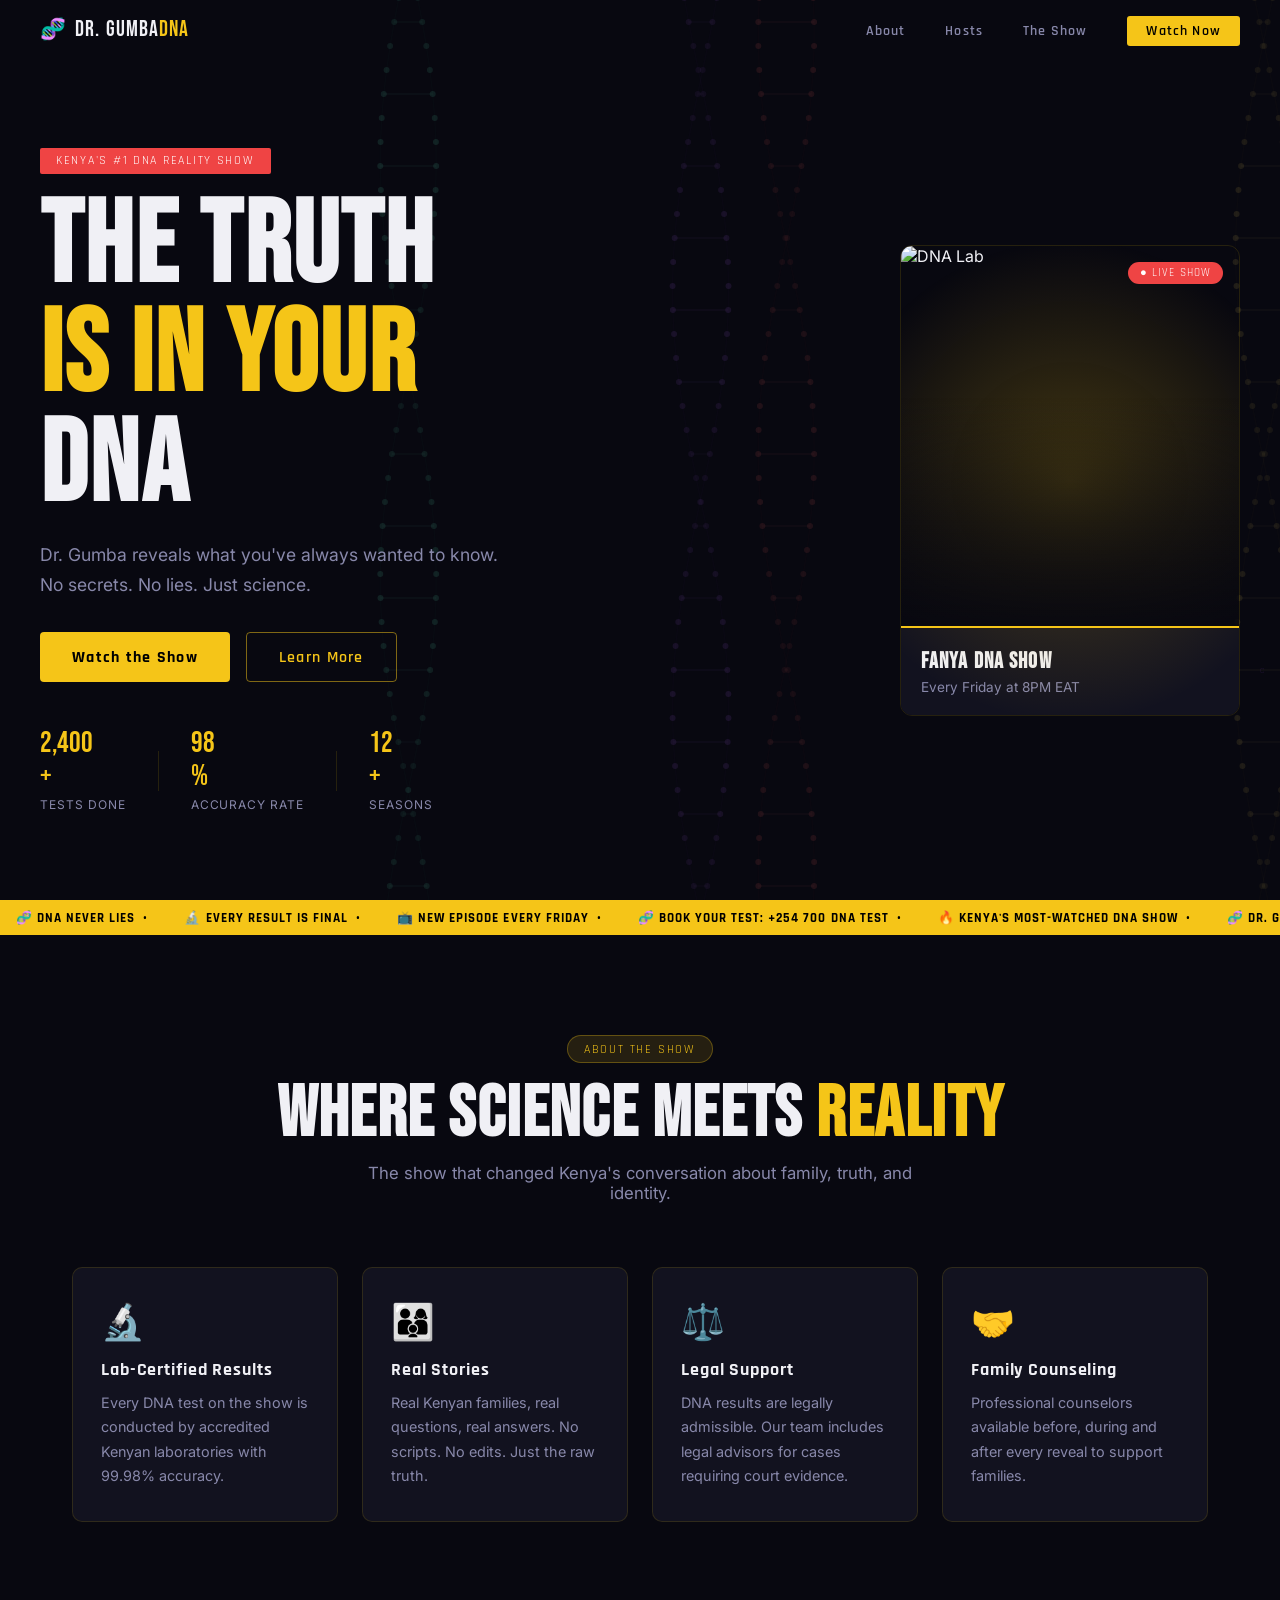
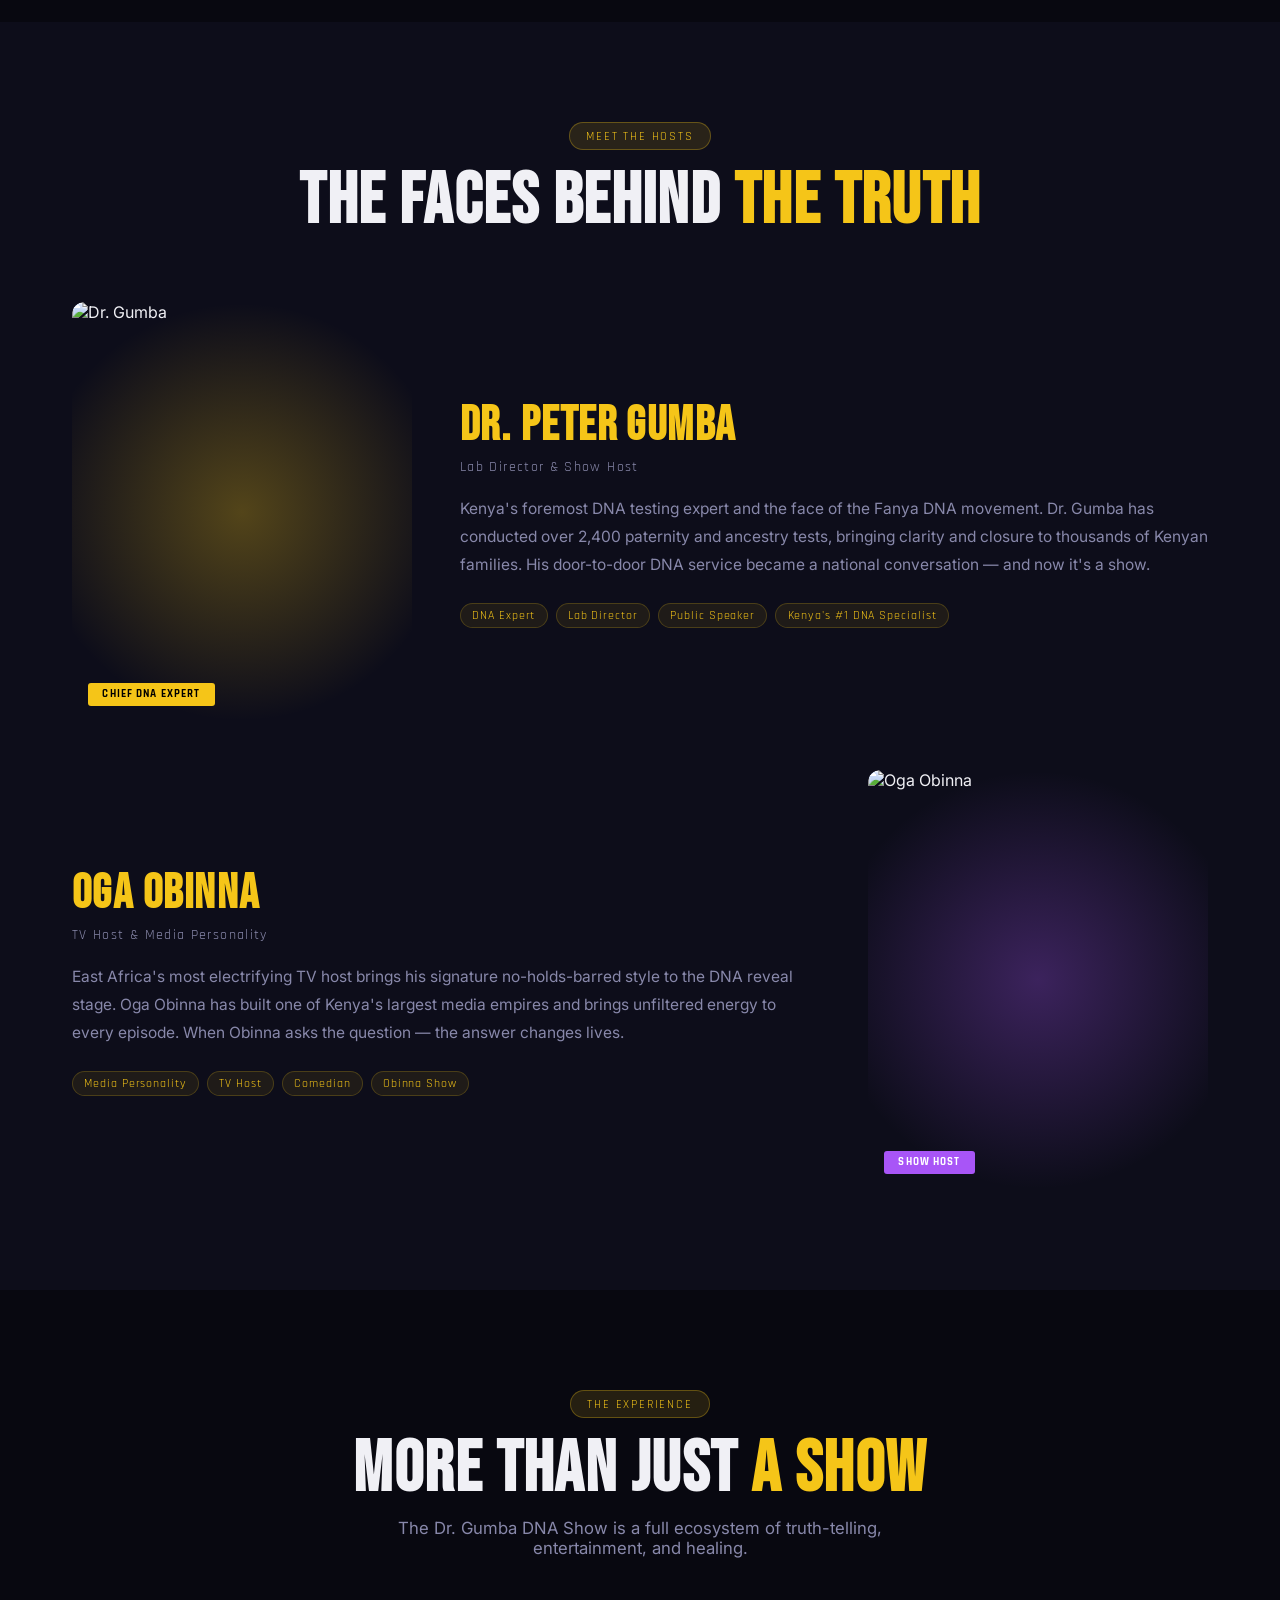
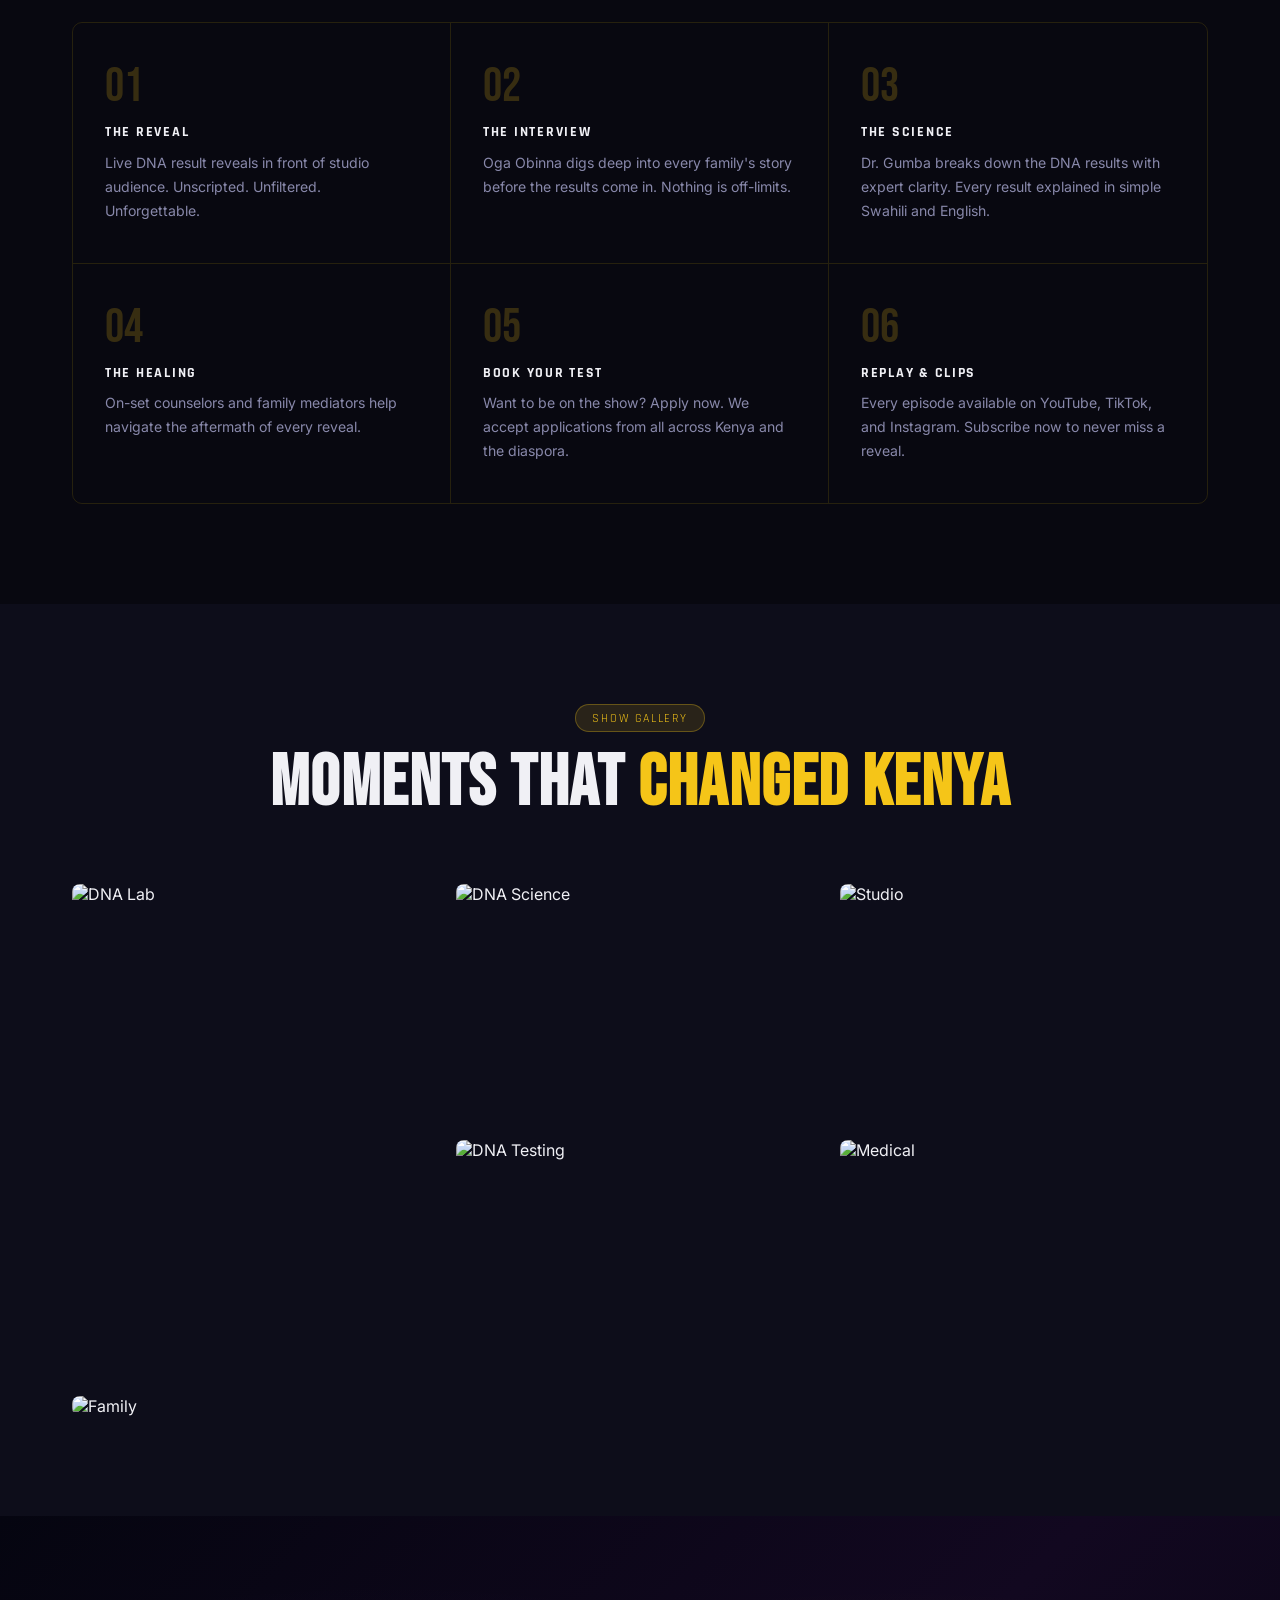
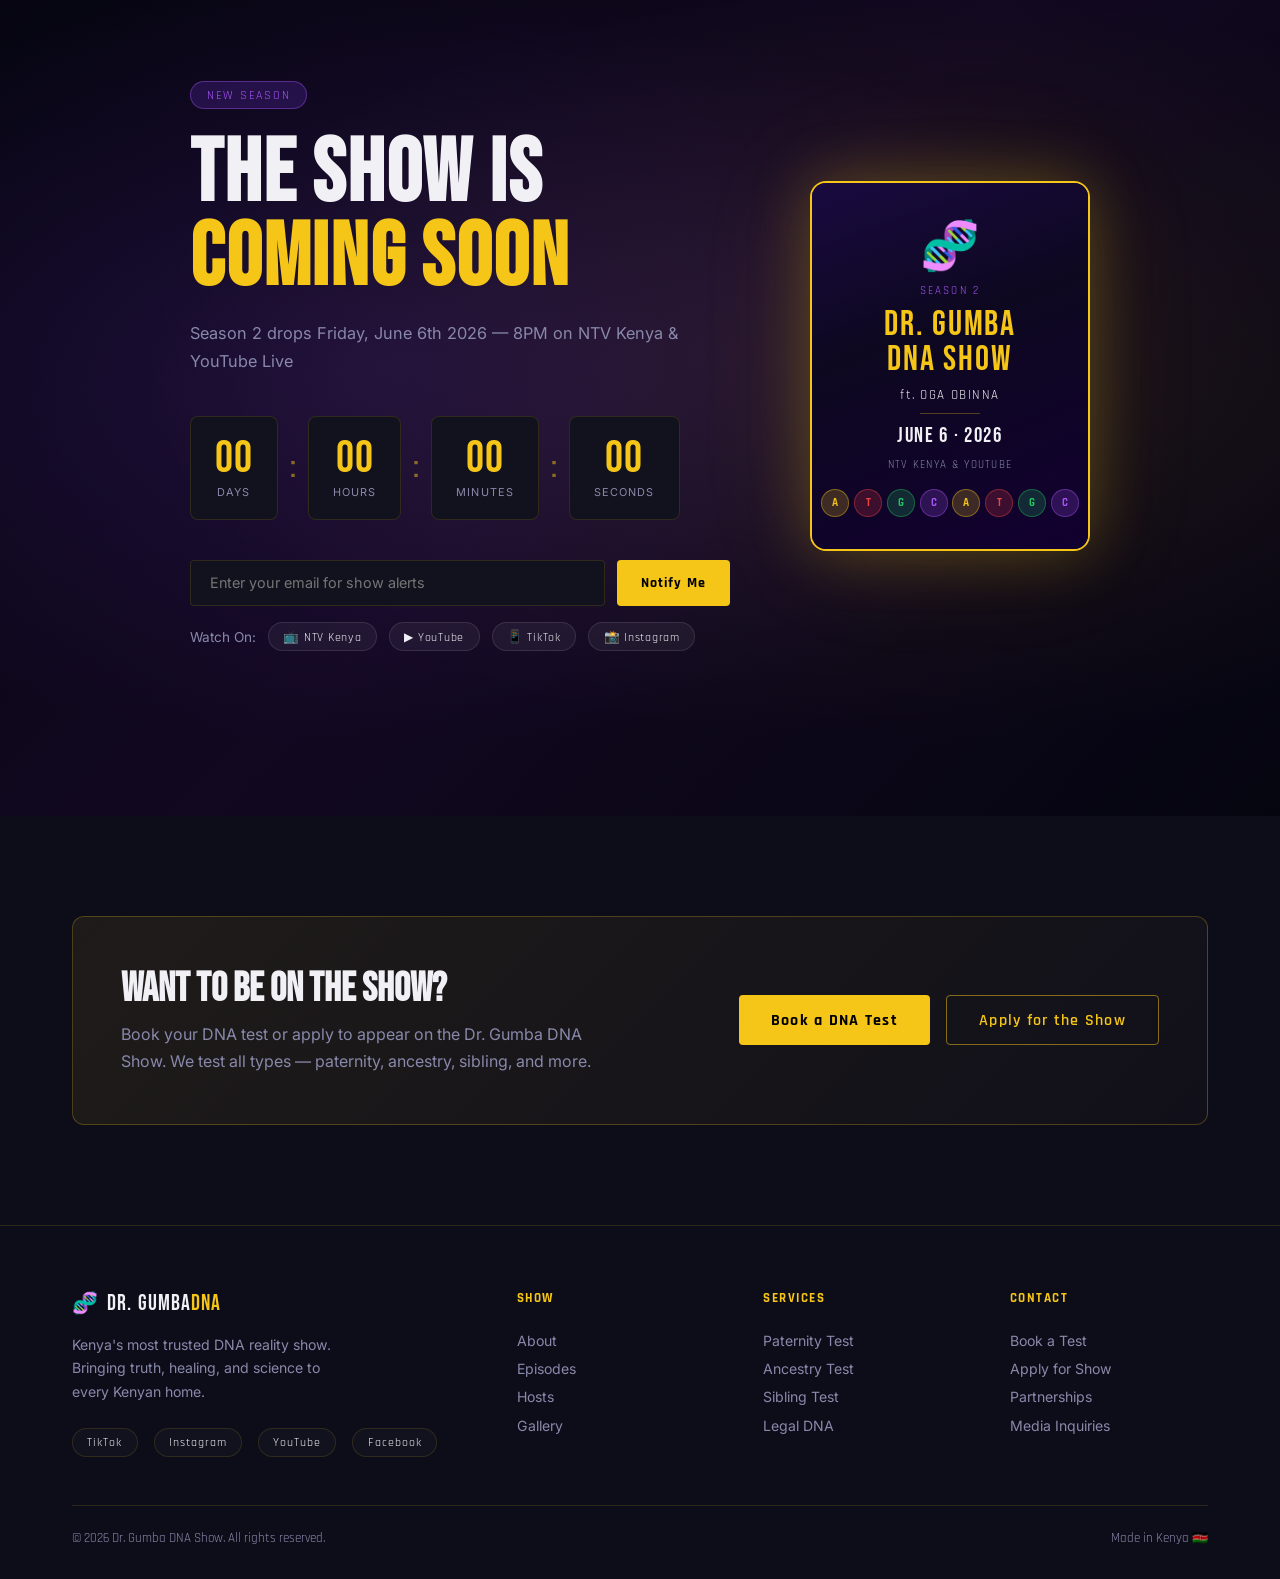
==== index.html @ 2790b90c "Initial commit: Dr. Gumba DNA Show website" ====
<!DOCTYPE html>
<html lang="en">
<head>
  <meta charset="UTF-8" />
  <meta name="viewport" content="width=device-width, initial-scale=1.0" />
  <title>Dr. Gumba DNA Show — Kenya's #1 DNA Reality Show</title>
  <meta name="description" content="Kenya's most explosive DNA reality show. Dr. Gumba reveals the truth. Every week. Live." />
  <link rel="preconnect" href="https://fonts.googleapis.com" />
  <link href="https://fonts.googleapis.com/css2?family=Bebas+Neue&family=Inter:wght@300;400;500;600;700;800;900&family=Rajdhani:wght@500;600;700&display=swap" rel="stylesheet" />
  <link rel="stylesheet" href="style.css" />
</head>
<body>

  <!-- ── DNA Canvas Background ── -->
  <canvas id="dna-canvas"></canvas>

  <!-- ── Nav ── -->
  <nav id="navbar">
    <div class="nav-inner">
      <a href="#" class="nav-logo">
        <span class="logo-helix">🧬</span>
        <span>DR. GUMBA<em>DNA</em></span>
      </a>
      <ul class="nav-links">
        <li><a href="#about">About</a></li>
        <li><a href="#hosts">Hosts</a></li>
        <li><a href="#show">The Show</a></li>
        <li><a href="#coming-soon" class="nav-cta">Watch Now</a></li>
      </ul>
      <button class="hamburger" id="hamburger">&#9776;</button>
    </div>
  </nav>

  <!-- ── Hero ── -->
  <section id="hero">
    <div class="hero-content" data-motion="fade-up">
      <div class="hero-badge">KENYA'S #1 DNA REALITY SHOW</div>
      <h1 class="hero-title">
        THE TRUTH<br/>
        <span class="gold">IS IN YOUR</span><br/>
        DNA
      </h1>
      <p class="hero-sub">Dr. Gumba reveals what you've always wanted to know.<br/>No secrets. No lies. Just science.</p>
      <div class="hero-btns">
        <a href="#coming-soon" class="btn-primary">Watch the Show</a>
        <a href="#about" class="btn-outline">Learn More</a>
      </div>
      <div class="hero-stats">
        <div class="stat"><span class="stat-num" data-count="2400">0</span><span>+</span><small>Tests Done</small></div>
        <div class="stat-div"></div>
        <div class="stat"><span class="stat-num" data-count="98">0</span><span>%</span><small>Accuracy Rate</small></div>
        <div class="stat-div"></div>
        <div class="stat"><span class="stat-num" data-count="12">0</span><span>+</span><small>Seasons</small></div>
      </div>
    </div>
    <div class="hero-poster" data-motion="fade-left">
      <div class="poster-card">
        <div class="poster-glow"></div>
        <div class="poster-img-wrap">
          <img src="https://images.unsplash.com/photo-1582719471384-894fbb16e074?w=600&q=80" alt="DNA Lab" class="poster-img" />
          <div class="poster-overlay"></div>
          <div class="poster-badge-live">● LIVE SHOW</div>
        </div>
        <div class="poster-info">
          <h3>FANYA DNA SHOW</h3>
          <p>Every Friday at 8PM EAT</p>
        </div>
      </div>
    </div>
  </section>

  <!-- ── Ticker ── -->
  <div class="ticker-wrap">
    <div class="ticker">
      <span>🧬 DNA NEVER LIES &nbsp;•&nbsp;</span>
      <span>🔬 EVERY RESULT IS FINAL &nbsp;•&nbsp;</span>
      <span>📺 NEW EPISODE EVERY FRIDAY &nbsp;•&nbsp;</span>
      <span>🧬 BOOK YOUR TEST: +254 700 DNA TEST &nbsp;•&nbsp;</span>
      <span>🔥 KENYA'S MOST-WATCHED DNA SHOW &nbsp;•&nbsp;</span>
      <span>🧬 DR. GUMBA × OGA OBINNA &nbsp;•&nbsp;</span>
      <span>🔬 THE TRUTH WILL SET YOU FREE &nbsp;•&nbsp;</span>
      <span>🧬 DNA NEVER LIES &nbsp;•&nbsp;</span>
      <span>🔬 EVERY RESULT IS FINAL &nbsp;•&nbsp;</span>
      <span>📺 NEW EPISODE EVERY FRIDAY &nbsp;•&nbsp;</span>
      <span>🧬 BOOK YOUR TEST: +254 700 DNA TEST &nbsp;•&nbsp;</span>
      <span>🔥 KENYA'S MOST-WATCHED DNA SHOW &nbsp;•&nbsp;</span>
      <span>🧬 DR. GUMBA × OGA OBINNA &nbsp;•&nbsp;</span>
    </div>
  </div>

  <!-- ── About ── -->
  <section id="about" class="section">
    <div class="container">
      <div class="section-header" data-motion="fade-up">
        <span class="section-tag">About the Show</span>
        <h2>WHERE SCIENCE MEETS <span class="gold">REALITY</span></h2>
        <p>The show that changed Kenya's conversation about family, truth, and identity.</p>
      </div>
      <div class="about-grid">
        <div class="about-card" data-motion="fade-up" style="--delay:0.1s">
          <div class="about-icon">🔬</div>
          <h3>Lab-Certified Results</h3>
          <p>Every DNA test on the show is conducted by accredited Kenyan laboratories with 99.98% accuracy.</p>
        </div>
        <div class="about-card" data-motion="fade-up" style="--delay:0.2s">
          <div class="about-icon">👨‍👩‍👦</div>
          <h3>Real Stories</h3>
          <p>Real Kenyan families, real questions, real answers. No scripts. No edits. Just the raw truth.</p>
        </div>
        <div class="about-card" data-motion="fade-up" style="--delay:0.3s">
          <div class="about-icon">⚖️</div>
          <h3>Legal Support</h3>
          <p>DNA results are legally admissible. Our team includes legal advisors for cases requiring court evidence.</p>
        </div>
        <div class="about-card" data-motion="fade-up" style="--delay:0.4s">
          <div class="about-icon">🤝</div>
          <h3>Family Counseling</h3>
          <p>Professional counselors available before, during and after every reveal to support families.</p>
        </div>
      </div>
    </div>
  </section>

  <!-- ── Hosts ── -->
  <section id="hosts" class="section hosts-section">
    <div class="container">
      <div class="section-header" data-motion="fade-up">
        <span class="section-tag">Meet the Hosts</span>
        <h2>THE FACES BEHIND <span class="gold">THE TRUTH</span></h2>
      </div>
      <div class="hosts-grid">
        <!-- Dr. Gumba -->
        <div class="host-card" data-motion="fade-right">
          <div class="host-img-wrap">
            <div class="host-glow glow-gold"></div>
            <img src="https://images.unsplash.com/photo-1612349317150-e413f6a5b16d?w=500&q=80" alt="Dr. Gumba" class="host-img" />
            <div class="host-role-badge">CHIEF DNA EXPERT</div>
          </div>
          <div class="host-info">
            <h3>DR. PETER GUMBA</h3>
            <span class="host-title">Lab Director & Show Host</span>
            <p>Kenya's foremost DNA testing expert and the face of the Fanya DNA movement. Dr. Gumba has conducted over 2,400 paternity and ancestry tests, bringing clarity and closure to thousands of Kenyan families. His door-to-door DNA service became a national conversation — and now it's a show.</p>
            <div class="host-tags">
              <span>DNA Expert</span>
              <span>Lab Director</span>
              <span>Public Speaker</span>
              <span>Kenya's #1 DNA Specialist</span>
            </div>
          </div>
        </div>

        <!-- Obinna -->
        <div class="host-card reverse" data-motion="fade-left">
          <div class="host-img-wrap">
            <div class="host-glow glow-purple"></div>
            <img src="https://images.unsplash.com/photo-1560250097-0b93528c311a?w=500&q=80" alt="Oga Obinna" class="host-img" />
            <div class="host-role-badge purple">SHOW HOST</div>
          </div>
          <div class="host-info">
            <h3>OGA OBINNA</h3>
            <span class="host-title">TV Host & Media Personality</span>
            <p>East Africa's most electrifying TV host brings his signature no-holds-barred style to the DNA reveal stage. Oga Obinna has built one of Kenya's largest media empires and brings unfiltered energy to every episode. When Obinna asks the question — the answer changes lives.</p>
            <div class="host-tags">
              <span>Media Personality</span>
              <span>TV Host</span>
              <span>Comedian</span>
              <span>Obinna Show</span>
            </div>
          </div>
        </div>
      </div>
    </div>
  </section>

  <!-- ── Show Features ── -->
  <section id="show" class="section show-section">
    <div class="container">
      <div class="section-header" data-motion="fade-up">
        <span class="section-tag">The Experience</span>
        <h2>MORE THAN JUST <span class="gold">A SHOW</span></h2>
        <p>The Dr. Gumba DNA Show is a full ecosystem of truth-telling, entertainment, and healing.</p>
      </div>
      <div class="show-features">
        <div class="feature" data-motion="fade-up" style="--delay:0.0s">
          <div class="feature-num">01</div>
          <h4>THE REVEAL</h4>
          <p>Live DNA result reveals in front of studio audience. Unscripted. Unfiltered. Unforgettable.</p>
        </div>
        <div class="feature" data-motion="fade-up" style="--delay:0.1s">
          <div class="feature-num">02</div>
          <h4>THE INTERVIEW</h4>
          <p>Oga Obinna digs deep into every family's story before the results come in. Nothing is off-limits.</p>
        </div>
        <div class="feature" data-motion="fade-up" style="--delay:0.2s">
          <div class="feature-num">03</div>
          <h4>THE SCIENCE</h4>
          <p>Dr. Gumba breaks down the DNA results with expert clarity. Every result explained in simple Swahili and English.</p>
        </div>
        <div class="feature" data-motion="fade-up" style="--delay:0.3s">
          <div class="feature-num">04</div>
          <h4>THE HEALING</h4>
          <p>On-set counselors and family mediators help navigate the aftermath of every reveal.</p>
        </div>
        <div class="feature" data-motion="fade-up" style="--delay:0.4s">
          <div class="feature-num">05</div>
          <h4>BOOK YOUR TEST</h4>
          <p>Want to be on the show? Apply now. We accept applications from all across Kenya and the diaspora.</p>
        </div>
        <div class="feature" data-motion="fade-up" style="--delay:0.5s">
          <div class="feature-num">06</div>
          <h4>REPLAY & CLIPS</h4>
          <p>Every episode available on YouTube, TikTok, and Instagram. Subscribe now to never miss a reveal.</p>
        </div>
      </div>
    </div>
  </section>

  <!-- ── Poster Gallery ── -->
  <section class="section poster-section">
    <div class="container">
      <div class="section-header" data-motion="fade-up">
        <span class="section-tag">Show Gallery</span>
        <h2>MOMENTS THAT <span class="gold">CHANGED KENYA</span></h2>
      </div>
      <div class="poster-grid">
        <div class="pgrid-item tall" data-motion="fade-up" style="--delay:0s">
          <img src="https://images.unsplash.com/photo-1628595351029-c2bf17511435?w=600&q=80" alt="DNA Lab" />
          <div class="pgrid-overlay"><span>Season 1 Premiere</span></div>
        </div>
        <div class="pgrid-item" data-motion="fade-up" style="--delay:0.1s">
          <img src="https://images.unsplash.com/photo-1576086213369-97a306d36557?w=600&q=80" alt="DNA Science" />
          <div class="pgrid-overlay"><span>Lab Tour Special</span></div>
        </div>
        <div class="pgrid-item" data-motion="fade-up" style="--delay:0.2s">
          <img src="https://images.unsplash.com/photo-1614935151651-0bea6508db6b?w=600&q=80" alt="Studio" />
          <div class="pgrid-overlay"><span>Obinna's Best Moments</span></div>
        </div>
        <div class="pgrid-item tall" data-motion="fade-up" style="--delay:0.15s">
          <img src="https://images.unsplash.com/photo-1532187863486-abf9dbad1b69?w=600&q=80" alt="DNA Testing" />
          <div class="pgrid-overlay"><span>Behind the Science</span></div>
        </div>
        <div class="pgrid-item" data-motion="fade-up" style="--delay:0.25s">
          <img src="https://images.unsplash.com/photo-1579684385127-1ef15d508118?w=600&q=80" alt="Medical" />
          <div class="pgrid-overlay"><span>Dr. Gumba Live</span></div>
        </div>
        <div class="pgrid-item" data-motion="fade-up" style="--delay:0.35s">
          <img src="https://images.unsplash.com/photo-1587351021759-3e566b6af7cc?w=600&q=80" alt="Family" />
          <div class="pgrid-overlay"><span>Family Reunions</span></div>
        </div>
      </div>
    </div>
  </section>

  <!-- ── Coming Soon ── -->
  <section id="coming-soon" class="section coming-soon-section">
    <div class="cs-bg"></div>
    <div class="cs-content" data-motion="fade-up">
      <div class="cs-tag">NEW SEASON</div>
      <h2 class="cs-title">THE SHOW IS<br/><span class="gold">COMING SOON</span></h2>
      <p class="cs-sub">Season 2 drops Friday, June 6th 2026 — 8PM on NTV Kenya &amp; YouTube Live</p>

      <div class="countdown" id="countdown">
        <div class="cdown-block">
          <span class="cdown-num" id="cd-days">00</span>
          <small>Days</small>
        </div>
        <div class="cdown-sep">:</div>
        <div class="cdown-block">
          <span class="cdown-num" id="cd-hours">00</span>
          <small>Hours</small>
        </div>
        <div class="cdown-sep">:</div>
        <div class="cdown-block">
          <span class="cdown-num" id="cd-mins">00</span>
          <small>Minutes</small>
        </div>
        <div class="cdown-sep">:</div>
        <div class="cdown-block">
          <span class="cdown-num" id="cd-secs">00</span>
          <small>Seconds</small>
        </div>
      </div>

      <form class="notify-form" id="notify-form">
        <input type="email" placeholder="Enter your email for show alerts" required />
        <button type="submit">Notify Me</button>
      </form>
      <p class="notify-success" id="notify-success">You're on the list! We'll notify you when the show drops.</p>

      <div class="cs-channels">
        <span>Watch On:</span>
        <a href="#" class="channel-pill">📺 NTV Kenya</a>
        <a href="#" class="channel-pill">▶ YouTube</a>
        <a href="#" class="channel-pill">📱 TikTok</a>
        <a href="#" class="channel-pill">📸 Instagram</a>
      </div>
    </div>

    <!-- Big show poster -->
    <div class="cs-poster" data-motion="fade-left">
      <div class="show-poster">
        <div class="sp-bg"></div>
        <div class="sp-content">
          <div class="sp-logo">🧬</div>
          <div class="sp-season">SEASON 2</div>
          <div class="sp-title">DR. GUMBA<br/>DNA SHOW</div>
          <div class="sp-host">ft. OGA OBINNA</div>
          <div class="sp-divider"></div>
          <div class="sp-date">JUNE 6 · 2026</div>
          <div class="sp-channel">NTV KENYA &amp; YOUTUBE</div>
          <div class="sp-dna-bar">
            <div class="dna-base a">A</div>
            <div class="dna-base t">T</div>
            <div class="dna-base g">G</div>
            <div class="dna-base c">C</div>
            <div class="dna-base a">A</div>
            <div class="dna-base t">T</div>
            <div class="dna-base g">G</div>
            <div class="dna-base c">C</div>
          </div>
        </div>
      </div>
    </div>
  </section>

  <!-- ── CTA Book ── -->
  <section class="section book-section">
    <div class="container">
      <div class="book-card" data-motion="fade-up">
        <div class="book-text">
          <h2>WANT TO BE ON THE SHOW?</h2>
          <p>Book your DNA test or apply to appear on the Dr. Gumba DNA Show. We test all types — paternity, ancestry, sibling, and more.</p>
        </div>
        <div class="book-actions">
          <a href="#" class="btn-primary">Book a DNA Test</a>
          <a href="#" class="btn-outline">Apply for the Show</a>
        </div>
      </div>
    </div>
  </section>

  <!-- ── Footer ── -->
  <footer>
    <div class="container">
      <div class="footer-inner">
        <div class="footer-brand">
          <div class="nav-logo">
            <span class="logo-helix">🧬</span>
            <span>DR. GUMBA<em>DNA</em></span>
          </div>
          <p>Kenya's most trusted DNA reality show. Bringing truth, healing, and science to every Kenyan home.</p>
          <div class="socials">
            <a href="#" class="social">TikTok</a>
            <a href="#" class="social">Instagram</a>
            <a href="#" class="social">YouTube</a>
            <a href="#" class="social">Facebook</a>
          </div>
        </div>
        <div class="footer-links">
          <h4>Show</h4>
          <a href="#">About</a>
          <a href="#">Episodes</a>
          <a href="#">Hosts</a>
          <a href="#">Gallery</a>
        </div>
        <div class="footer-links">
          <h4>Services</h4>
          <a href="#">Paternity Test</a>
          <a href="#">Ancestry Test</a>
          <a href="#">Sibling Test</a>
          <a href="#">Legal DNA</a>
        </div>
        <div class="footer-links">
          <h4>Contact</h4>
          <a href="#">Book a Test</a>
          <a href="#">Apply for Show</a>
          <a href="#">Partnerships</a>
          <a href="#">Media Inquiries</a>
        </div>
      </div>
      <div class="footer-bottom">
        <span>© 2026 Dr. Gumba DNA Show. All rights reserved.</span>
        <span>Made in Kenya 🇰🇪</span>
      </div>
    </div>
  </footer>

  <script src="app.js"></script>
</body>
</html>
---- style.css ----
/* ── Root ── */
:root {
  --bg: #080810;
  --bg2: #0d0d1a;
  --card: #12121f;
  --border: rgba(255,215,0,0.12);
  --gold: #f5c518;
  --gold2: #ffd700;
  --purple: #7c3aed;
  --purple2: #a855f7;
  --red: #ef4444;
  --text: #f0f0f5;
  --muted: #8888aa;
  --mono: 'Rajdhani', sans-serif;
  --sans: 'Inter', sans-serif;
  --display: 'Bebas Neue', sans-serif;
}
*,*::before,*::after { box-sizing: border-box; margin: 0; padding: 0; }
html { scroll-behavior: smooth; font-size: 16px; }
body {
  background: var(--bg);
  color: var(--text);
  font-family: var(--sans);
  overflow-x: hidden;
  -webkit-font-smoothing: antialiased;
}
a { text-decoration: none; color: inherit; }
img { max-width: 100%; display: block; }
::-webkit-scrollbar { width: 4px; }
::-webkit-scrollbar-thumb { background: var(--gold); border-radius: 2px; }

/* ── Canvas ── */
#dna-canvas {
  position: fixed; inset: 0; z-index: 0; pointer-events: none; opacity: 0.35;
}

/* ── Section base ── */
.section { position: relative; z-index: 2; padding: 100px 0; }
.container { max-width: 1200px; margin: 0 auto; padding: 0 2rem; }
.section-header { text-align: center; margin-bottom: 64px; }
.section-tag {
  display: inline-block;
  background: rgba(245,197,24,0.12);
  border: 1px solid rgba(245,197,24,0.3);
  color: var(--gold);
  font-family: var(--mono);
  font-size: .75rem;
  letter-spacing: .15em;
  text-transform: uppercase;
  padding: .35rem 1rem;
  border-radius: 100px;
  margin-bottom: 1rem;
}
.section-header h2 {
  font-family: var(--display);
  font-size: clamp(2.5rem, 6vw, 4.5rem);
  letter-spacing: .02em;
  line-height: 1;
  margin-bottom: .75rem;
}
.section-header p { color: var(--muted); font-size: 1.05rem; max-width: 560px; margin: 0 auto; }
.gold { color: var(--gold); }

/* ── Buttons ── */
.btn-primary {
  display: inline-flex; align-items: center; gap: .5rem;
  background: var(--gold); color: #000;
  font-family: var(--mono); font-weight: 700; font-size: 1rem; letter-spacing: .08em;
  padding: .85rem 2rem; border-radius: 4px;
  transition: transform .2s, box-shadow .2s;
}
.btn-primary:hover {
  transform: translateY(-2px);
  box-shadow: 0 8px 32px rgba(245,197,24,0.4);
}
.btn-outline {
  display: inline-flex; align-items: center; gap: .5rem;
  border: 1.5px solid rgba(245,197,24,0.5); color: var(--gold);
  font-family: var(--mono); font-weight: 600; font-size: 1rem; letter-spacing: .08em;
  padding: .85rem 2rem; border-radius: 4px;
  transition: all .2s;
}
.btn-outline:hover { background: rgba(245,197,24,0.08); border-color: var(--gold); }

/* ── Nav ── */
nav {
  position: fixed; top: 0; left: 0; right: 0; z-index: 100;
  padding: 1rem 2.5rem;
  transition: all .3s;
}
nav.scrolled {
  background: rgba(8,8,16,0.95);
  backdrop-filter: blur(20px);
  border-bottom: 1px solid var(--border);
  padding: .75rem 2.5rem;
}
.nav-inner {
  max-width: 1200px; margin: 0 auto;
  display: flex; align-items: center; justify-content: space-between;
}
.nav-logo {
  display: flex; align-items: center; gap: .5rem;
  font-family: var(--display); font-size: 1.4rem; letter-spacing: .05em;
}
.nav-logo em { color: var(--gold); font-style: normal; }
.logo-helix { font-size: 1.3rem; }
.nav-links { display: flex; gap: 2.5rem; list-style: none; }
.nav-links a { font-family: var(--mono); font-weight: 600; font-size: .9rem; letter-spacing: .08em; color: var(--muted); transition: color .2s; }
.nav-links a:hover { color: var(--text); }
.nav-cta {
  background: var(--gold) !important; color: #000 !important;
  padding: .4rem 1.2rem; border-radius: 3px;
}
.hamburger { display: none; background: none; border: none; color: var(--text); font-size: 1.4rem; cursor: pointer; }

/* ── Hero ── */
#hero {
  min-height: 100vh;
  display: flex; align-items: center; justify-content: space-between;
  gap: 3rem;
  padding: 120px 2.5rem 60px;
  max-width: 1300px; margin: 0 auto;
  position: relative; z-index: 2;
}
.hero-badge {
  display: inline-flex; align-items: center; gap: .5rem;
  background: var(--red); color: #fff;
  font-family: var(--mono); font-size: .72rem; letter-spacing: .15em;
  padding: .35rem 1rem; border-radius: 2px;
  margin-bottom: 1.2rem;
  animation: pulse-badge 2s ease-in-out infinite;
}
@keyframes pulse-badge {
  0%,100% { box-shadow: 0 0 0 0 rgba(239,68,68,0.5); }
  50% { box-shadow: 0 0 0 8px rgba(239,68,68,0); }
}
.hero-title {
  font-family: var(--display);
  font-size: clamp(4rem, 9vw, 8rem);
  line-height: .95;
  letter-spacing: .02em;
  margin-bottom: 1.2rem;
}
.hero-sub { font-size: 1.1rem; color: var(--muted); line-height: 1.7; margin-bottom: 2rem; max-width: 480px; }
.hero-btns { display: flex; gap: 1rem; flex-wrap: wrap; margin-bottom: 3rem; }
.hero-stats { display: flex; align-items: center; gap: 2rem; }
.stat { display: flex; flex-direction: column; align-items: flex-start; }
.stat-num { font-family: var(--display); font-size: 2.5rem; color: var(--gold); line-height: 1; }
.stat span { font-family: var(--display); font-size: 1.8rem; color: var(--gold); }
.stat small { font-size: .75rem; color: var(--muted); letter-spacing: .08em; text-transform: uppercase; margin-top: .2rem; }
.stat-div { width: 1px; height: 40px; background: var(--border); }
.hero-poster { flex-shrink: 0; }
.poster-card {
  position: relative; width: 340px; border-radius: 12px; overflow: hidden;
  border: 1px solid var(--border);
}
.poster-glow {
  position: absolute; inset: -40px; z-index: 0;
  background: radial-gradient(circle at 50% 50%, rgba(245,197,24,0.25), transparent 70%);
  pointer-events: none;
}
.poster-img-wrap { position: relative; height: 380px; overflow: hidden; }
.poster-img { width: 100%; height: 100%; object-fit: cover; transition: transform .5s; }
.poster-card:hover .poster-img { transform: scale(1.05); }
.poster-overlay {
  position: absolute; inset: 0;
  background: linear-gradient(to top, rgba(8,8,16,0.9) 0%, transparent 60%);
}
.poster-badge-live {
  position: absolute; top: 1rem; right: 1rem;
  background: var(--red); color: #fff;
  font-family: var(--mono); font-size: .7rem; letter-spacing: .1em;
  padding: .25rem .75rem; border-radius: 100px;
  animation: pulse-badge 2s ease-in-out infinite;
}
.poster-info {
  background: var(--card); padding: 1.25rem;
  border-top: 2px solid var(--gold);
}
.poster-info h3 { font-family: var(--display); font-size: 1.4rem; letter-spacing: .05em; margin-bottom: .25rem; }
.poster-info p { color: var(--muted); font-size: .85rem; }

/* ── Ticker ── */
.ticker-wrap {
  position: relative; z-index: 3;
  background: var(--gold);
  overflow: hidden; padding: .6rem 0;
}
.ticker {
  display: flex; white-space: nowrap;
  animation: ticker-scroll 30s linear infinite;
}
.ticker span {
  font-family: var(--mono); font-size: .8rem; font-weight: 700;
  color: #000; letter-spacing: .08em; text-transform: uppercase;
  padding: 0 1rem;
}
@keyframes ticker-scroll { from { transform: translateX(0); } to { transform: translateX(-50%); } }

/* ── About Cards ── */
.about-grid {
  display: grid; grid-template-columns: repeat(auto-fit, minmax(240px,1fr)); gap: 1.5rem;
}
.about-card {
  background: var(--card); border: 1px solid var(--border);
  border-radius: 10px; padding: 2rem 1.75rem;
  transition: transform .3s, border-color .3s, box-shadow .3s;
  animation-delay: var(--delay);
}
.about-card:hover {
  transform: translateY(-6px);
  border-color: rgba(245,197,24,0.4);
  box-shadow: 0 20px 40px rgba(0,0,0,0.4);
}
.about-icon { font-size: 2.2rem; margin-bottom: 1rem; }
.about-card h3 { font-family: var(--mono); font-size: 1.1rem; font-weight: 700; letter-spacing: .05em; margin-bottom: .6rem; }
.about-card p { color: var(--muted); font-size: .9rem; line-height: 1.7; }

/* ── Hosts ── */
.hosts-section { background: var(--bg2); }
.hosts-grid { display: flex; flex-direction: column; gap: 3rem; }
.host-card {
  display: grid; grid-template-columns: 340px 1fr; gap: 3rem;
  align-items: center;
}
.host-card.reverse { grid-template-columns: 1fr 340px; }
.host-card.reverse .host-img-wrap { order: 2; }
.host-card.reverse .host-info { order: 1; }
.host-img-wrap { position: relative; border-radius: 12px; overflow: hidden; }
.host-glow {
  position: absolute; inset: -20px; z-index: 0;
  border-radius: 20px; pointer-events: none;
}
.glow-gold { background: radial-gradient(circle, rgba(245,197,24,0.3), transparent 70%); }
.glow-purple { background: radial-gradient(circle, rgba(168,85,247,0.3), transparent 70%); }
.host-img { width: 100%; height: 420px; object-fit: cover; position: relative; z-index: 1; border-radius: 12px; }
.host-role-badge {
  position: absolute; bottom: 1rem; left: 1rem; z-index: 2;
  background: var(--gold); color: #000;
  font-family: var(--mono); font-size: .7rem; font-weight: 700; letter-spacing: .1em;
  padding: .3rem .9rem; border-radius: 3px;
}
.host-role-badge.purple { background: var(--purple2); color: #fff; }
.host-info { }
.host-info h3 {
  font-family: var(--display); font-size: 3rem; letter-spacing: .03em;
  color: var(--gold); margin-bottom: .25rem;
}
.host-title { font-family: var(--mono); font-size: .85rem; color: var(--muted); letter-spacing: .1em; display: block; margin-bottom: 1.2rem; }
.host-info p { color: var(--muted); line-height: 1.8; font-size: .97rem; margin-bottom: 1.5rem; }
.host-tags { display: flex; flex-wrap: wrap; gap: .5rem; }
.host-tags span {
  background: rgba(245,197,24,0.08); border: 1px solid rgba(245,197,24,0.2);
  color: var(--gold); font-family: var(--mono); font-size: .72rem; letter-spacing: .08em;
  padding: .25rem .7rem; border-radius: 100px;
}

/* ── Show Features ── */
.show-section { }
.show-features {
  display: grid; grid-template-columns: repeat(3, 1fr); gap: 0;
  border: 1px solid var(--border); border-radius: 10px; overflow: hidden;
}
.feature {
  padding: 2.5rem 2rem; border-right: 1px solid var(--border); border-bottom: 1px solid var(--border);
  transition: background .3s;
  animation-delay: var(--delay);
}
.feature:nth-child(3n) { border-right: none; }
.feature:nth-last-child(-n+3) { border-bottom: none; }
.feature:hover { background: var(--card); }
.feature-num {
  font-family: var(--display); font-size: 3rem; color: rgba(245,197,24,0.2);
  line-height: 1; margin-bottom: .75rem;
}
.feature h4 { font-family: var(--mono); font-size: .9rem; font-weight: 700; letter-spacing: .12em; margin-bottom: .6rem; }
.feature p { color: var(--muted); font-size: .88rem; line-height: 1.7; }

/* ── Poster Grid ── */
.poster-section { background: var(--bg2); }
.poster-grid {
  display: grid;
  grid-template-columns: repeat(3, 1fr);
  grid-template-rows: 240px 240px;
  gap: 1rem;
}
.pgrid-item { position: relative; overflow: hidden; border-radius: 8px; cursor: pointer; }
.pgrid-item.tall { grid-row: span 2; }
.pgrid-item img { width: 100%; height: 100%; object-fit: cover; transition: transform .5s; }
.pgrid-item:hover img { transform: scale(1.08); }
.pgrid-overlay {
  position: absolute; inset: 0;
  background: linear-gradient(to top, rgba(8,8,16,0.85) 0%, transparent 60%);
  display: flex; align-items: flex-end; padding: 1.25rem;
  opacity: 0; transition: opacity .3s;
}
.pgrid-item:hover .pgrid-overlay { opacity: 1; }
.pgrid-overlay span { font-family: var(--mono); font-size: .8rem; letter-spacing: .1em; color: var(--gold); }

/* ── Coming Soon ── */
.coming-soon-section {
  background: linear-gradient(135deg, #050510 0%, #120820 50%, #050510 100%);
  display: flex; align-items: center; justify-content: center;
  gap: 5rem; padding: 100px 4rem;
  min-height: 100vh;
  flex-wrap: wrap;
}
.cs-bg {
  position: absolute; inset: 0; z-index: 0;
  background: radial-gradient(ellipse at 30% 50%, rgba(124,58,237,0.15), transparent 60%),
              radial-gradient(ellipse at 70% 50%, rgba(245,197,24,0.08), transparent 60%);
}
.cs-content { position: relative; z-index: 1; flex: 1; min-width: 300px; max-width: 540px; }
.cs-tag {
  display: inline-block;
  background: rgba(124,58,237,0.2); border: 1px solid rgba(168,85,247,0.4); color: var(--purple2);
  font-family: var(--mono); font-size: .72rem; letter-spacing: .15em; text-transform: uppercase;
  padding: .35rem 1rem; border-radius: 100px; margin-bottom: 1.5rem;
  animation: pulse-badge 2s ease-in-out infinite;
}
.cs-title {
  font-family: var(--display); font-size: clamp(3rem, 7vw, 5.5rem);
  line-height: .95; letter-spacing: .02em; margin-bottom: 1.25rem;
}
.cs-sub { color: var(--muted); line-height: 1.7; margin-bottom: 2.5rem; font-size: 1.02rem; }
.countdown { display: flex; align-items: center; gap: .75rem; margin-bottom: 2.5rem; flex-wrap: wrap; }
.cdown-block {
  background: var(--card); border: 1px solid var(--border);
  border-radius: 8px; padding: 1.25rem 1.5rem;
  display: flex; flex-direction: column; align-items: center; min-width: 80px;
}
.cdown-num {
  font-family: var(--display); font-size: 2.8rem; color: var(--gold);
  line-height: 1; letter-spacing: .02em;
}
.cdown-block small { font-size: .68rem; color: var(--muted); letter-spacing: .1em; text-transform: uppercase; margin-top: .2rem; }
.cdown-sep { font-family: var(--display); font-size: 2rem; color: var(--gold); opacity: .5; }
.notify-form {
  display: flex; gap: .75rem; margin-bottom: 1rem; flex-wrap: wrap;
}
.notify-form input {
  flex: 1; min-width: 200px;
  background: var(--card); border: 1px solid var(--border); color: var(--text);
  font-family: var(--sans); font-size: .9rem;
  padding: .85rem 1.2rem; border-radius: 4px;
  outline: none; transition: border-color .2s;
}
.notify-form input:focus { border-color: var(--gold); }
.notify-form button {
  background: var(--gold); color: #000;
  font-family: var(--mono); font-weight: 700; font-size: .9rem; letter-spacing: .08em;
  padding: .85rem 1.5rem; border: none; border-radius: 4px; cursor: pointer;
  transition: transform .2s, box-shadow .2s;
}
.notify-form button:hover { transform: translateY(-2px); box-shadow: 0 6px 20px rgba(245,197,24,0.35); }
.notify-success {
  display: none; color: #4ade80; font-size: .9rem;
  font-family: var(--mono); letter-spacing: .05em; margin-bottom: 1.5rem;
}
.cs-channels { display: flex; align-items: center; gap: .75rem; flex-wrap: wrap; margin-top: 1rem; }
.cs-channels > span { color: var(--muted); font-size: .85rem; }
.channel-pill {
  background: rgba(255,255,255,0.05); border: 1px solid rgba(255,255,255,0.1);
  font-family: var(--mono); font-size: .78rem; letter-spacing: .06em;
  padding: .35rem .9rem; border-radius: 100px;
  transition: all .2s;
}
.channel-pill:hover { background: rgba(245,197,24,0.1); border-color: rgba(245,197,24,0.3); color: var(--gold); }
.cs-poster { position: relative; z-index: 1; flex-shrink: 0; }

/* ── Show Poster Card ── */
.show-poster {
  width: 280px; border-radius: 16px; overflow: hidden;
  border: 2px solid var(--gold); position: relative;
  box-shadow: 0 0 60px rgba(245,197,24,0.25), 0 0 120px rgba(245,197,24,0.1);
  animation: poster-float 4s ease-in-out infinite;
}
@keyframes poster-float {
  0%,100% { transform: translateY(0); }
  50% { transform: translateY(-12px); }
}
.sp-bg {
  position: absolute; inset: 0;
  background: linear-gradient(160deg, #1a0a40 0%, #0d0820 40%, #120030 100%);
}
.sp-content {
  position: relative; z-index: 1; padding: 2rem 1.5rem;
  display: flex; flex-direction: column; align-items: center; text-align: center;
  gap: .6rem;
}
.sp-logo { font-size: 3rem; }
.sp-season { font-family: var(--mono); font-size: .7rem; letter-spacing: .2em; color: var(--purple2); }
.sp-title { font-family: var(--display); font-size: 2.2rem; letter-spacing: .05em; line-height: 1; color: var(--gold); }
.sp-host { font-family: var(--mono); font-size: .8rem; letter-spacing: .12em; color: var(--text); }
.sp-divider { width: 60px; height: 1px; background: rgba(245,197,24,0.3); }
.sp-date { font-family: var(--display); font-size: 1.3rem; letter-spacing: .08em; color: var(--text); }
.sp-channel { font-family: var(--mono); font-size: .68rem; letter-spacing: .12em; color: var(--muted); }
.sp-dna-bar {
  display: flex; gap: .3rem; margin-top: .5rem;
}
.dna-base {
  width: 28px; height: 28px; border-radius: 50%;
  display: flex; align-items: center; justify-content: center;
  font-family: var(--mono); font-size: .7rem; font-weight: 700;
  animation: base-pulse 1.5s ease-in-out infinite;
}
.dna-base:nth-child(2) { animation-delay: .2s; }
.dna-base:nth-child(3) { animation-delay: .4s; }
.dna-base:nth-child(4) { animation-delay: .6s; }
.dna-base:nth-child(5) { animation-delay: .8s; }
.dna-base:nth-child(6) { animation-delay: 1s; }
.dna-base:nth-child(7) { animation-delay: 1.2s; }
.dna-base:nth-child(8) { animation-delay: 1.4s; }
.dna-base.a { background: rgba(245,197,24,0.2); color: var(--gold); border: 1px solid rgba(245,197,24,0.4); }
.dna-base.t { background: rgba(239,68,68,0.2); color: #ef4444; border: 1px solid rgba(239,68,68,0.4); }
.dna-base.g { background: rgba(34,197,94,0.2); color: #22c55e; border: 1px solid rgba(34,197,94,0.4); }
.dna-base.c { background: rgba(168,85,247,0.2); color: var(--purple2); border: 1px solid rgba(168,85,247,0.4); }
@keyframes base-pulse { 0%,100% { transform: scale(1); } 50% { transform: scale(1.15); } }

/* ── Book Section ── */
.book-section { background: var(--bg2); }
.book-card {
  display: flex; align-items: center; justify-content: space-between;
  gap: 2rem; flex-wrap: wrap;
  background: linear-gradient(135deg, rgba(245,197,24,0.08), rgba(245,197,24,0.02));
  border: 1px solid rgba(245,197,24,0.25);
  border-radius: 12px; padding: 3rem;
}
.book-text h2 { font-family: var(--display); font-size: 2.5rem; margin-bottom: .5rem; }
.book-text p { color: var(--muted); max-width: 500px; line-height: 1.7; }
.book-actions { display: flex; gap: 1rem; flex-wrap: wrap; }

/* ── Footer ── */
footer {
  background: var(--bg2); border-top: 1px solid var(--border);
  padding: 64px 0 32px; position: relative; z-index: 2;
}
.footer-inner { display: grid; grid-template-columns: 2fr 1fr 1fr 1fr; gap: 3rem; margin-bottom: 3rem; }
.footer-brand .nav-logo { margin-bottom: 1rem; }
.footer-brand p { color: var(--muted); font-size: .88rem; line-height: 1.7; max-width: 260px; margin-bottom: 1.5rem; }
.socials { display: flex; gap: 1rem; flex-wrap: wrap; }
.social {
  font-family: var(--mono); font-size: .75rem; letter-spacing: .08em;
  background: var(--card); border: 1px solid var(--border);
  padding: .35rem .9rem; border-radius: 100px;
  transition: all .2s;
}
.social:hover { border-color: var(--gold); color: var(--gold); }
.footer-links h4 { font-family: var(--mono); font-size: .8rem; letter-spacing: .12em; text-transform: uppercase; margin-bottom: 1.25rem; color: var(--gold); }
.footer-links { display: flex; flex-direction: column; gap: .1rem; }
.footer-links a { color: var(--muted); font-size: .88rem; padding: .3rem 0; transition: color .2s; }
.footer-links a:hover { color: var(--text); }
.footer-bottom {
  border-top: 1px solid var(--border); padding-top: 1.5rem;
  display: flex; justify-content: space-between; align-items: center; flex-wrap: wrap; gap: 1rem;
  font-size: .82rem; color: var(--muted); font-family: var(--mono);
}

/* ── Motion: initial hidden state ── */
[data-motion] {
  opacity: 0;
  transform: translateY(30px);
  transition: opacity .7s cubic-bezier(.16,1,.3,1), transform .7s cubic-bezier(.16,1,.3,1);
  transition-delay: var(--delay, 0s);
}
[data-motion="fade-left"] { transform: translateX(40px); }
[data-motion="fade-right"] { transform: translateX(-40px); }
[data-motion].visible { opacity: 1; transform: none; }

/* ── Responsive ── */
@media (max-width: 1024px) {
  #hero { flex-direction: column; text-align: center; padding-top: 100px; }
  .hero-sub { margin: 0 auto 2rem; }
  .hero-btns { justify-content: center; }
  .hero-stats { justify-content: center; }
  .hero-poster { display: none; }
  .host-card, .host-card.reverse { grid-template-columns: 1fr; }
  .host-card.reverse .host-img-wrap, .host-card.reverse .host-info { order: unset; }
  .host-img { height: 280px; }
  .show-features { grid-template-columns: repeat(2,1fr); }
  .feature:nth-child(2n) { border-right: none; }
  .feature:nth-child(3n) { border-right: 1px solid var(--border); }
  .poster-grid { grid-template-columns: repeat(2,1fr); grid-template-rows: auto; }
  .pgrid-item.tall { grid-row: span 1; }
  .footer-inner { grid-template-columns: 1fr 1fr; }
  .coming-soon-section { flex-direction: column; padding: 80px 2rem; }
}
@media (max-width: 640px) {
  .section { padding: 64px 0; }
  .nav-links { display: none; }
  .hamburger { display: block; }
  .show-features { grid-template-columns: 1fr; }
  .feature { border-right: none !important; }
  .poster-grid { grid-template-columns: 1fr; }
  .footer-inner { grid-template-columns: 1fr; }
  .book-card { flex-direction: column; }
  .countdown { gap: .5rem; }
  .cdown-block { padding: 1rem; min-width: 65px; }
  .cdown-num { font-size: 2rem; }
  .coming-soon-section { padding: 80px 1.5rem 60px; }
}
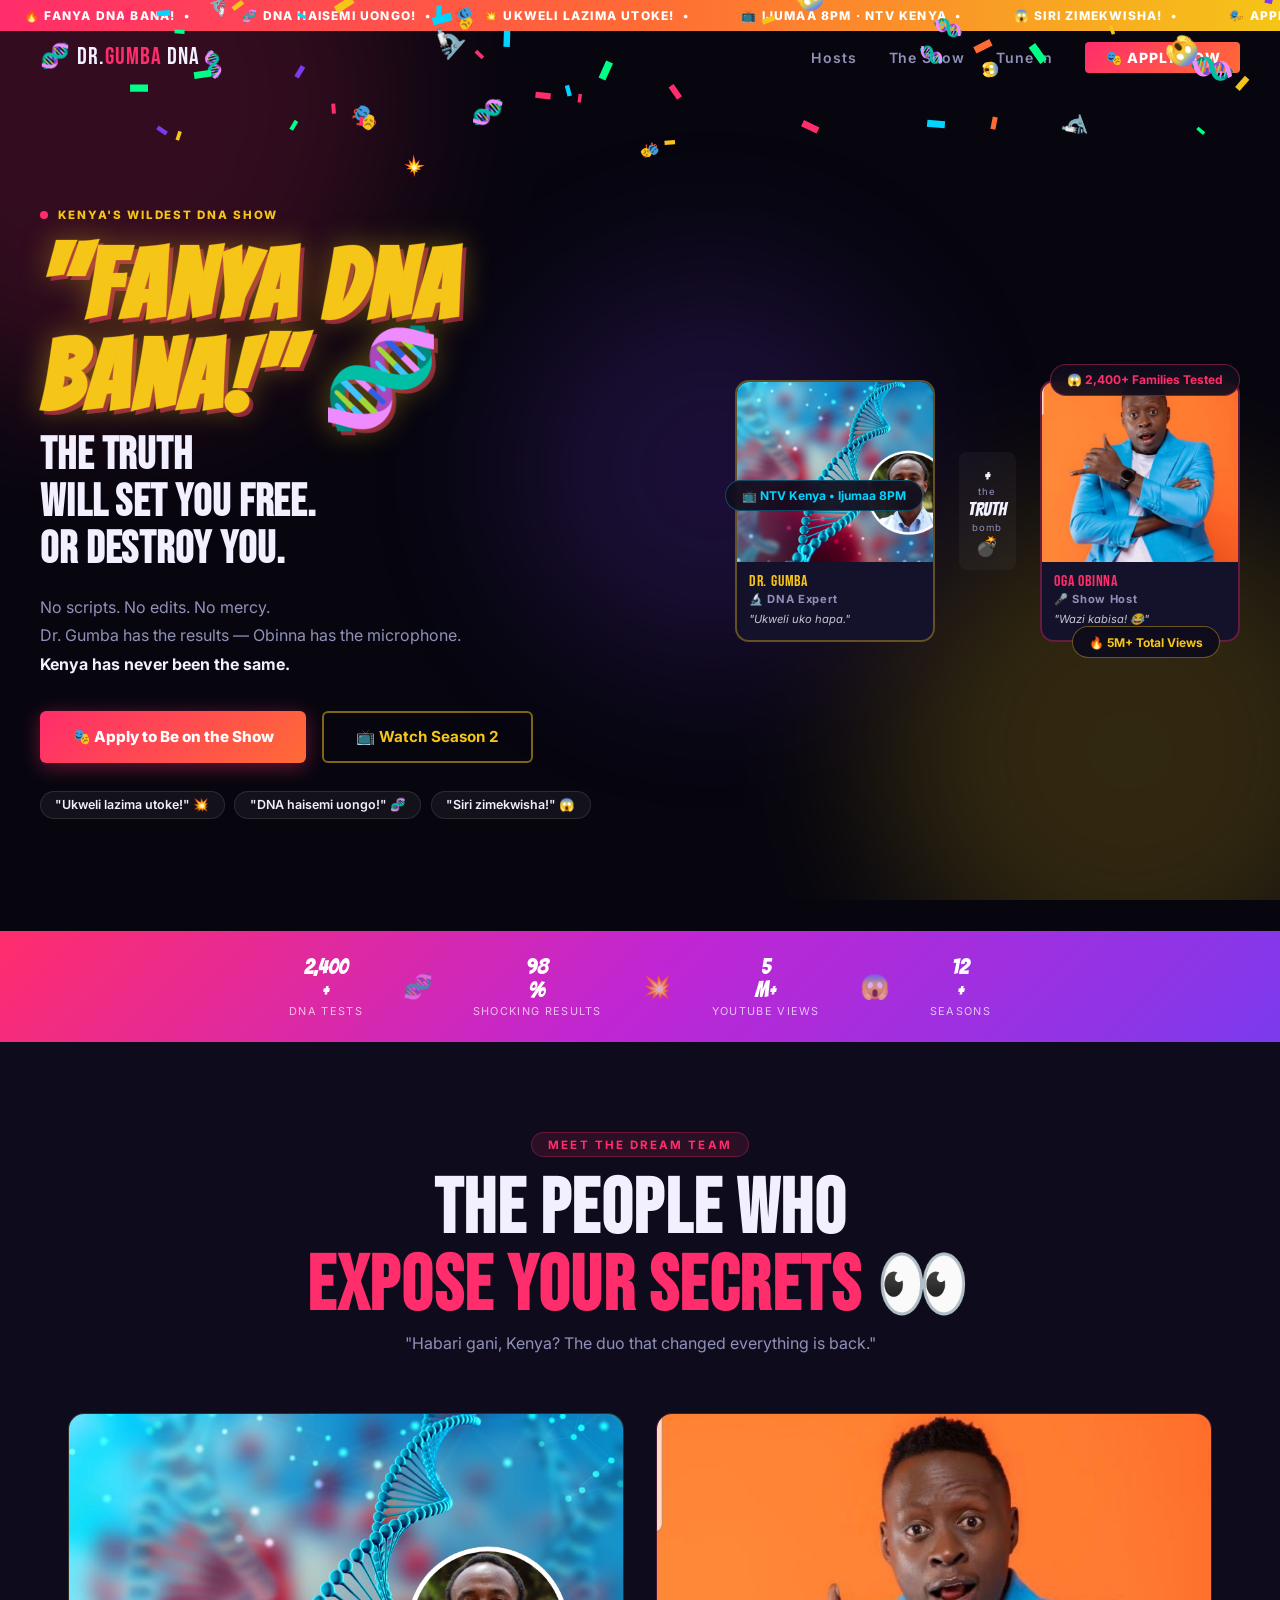
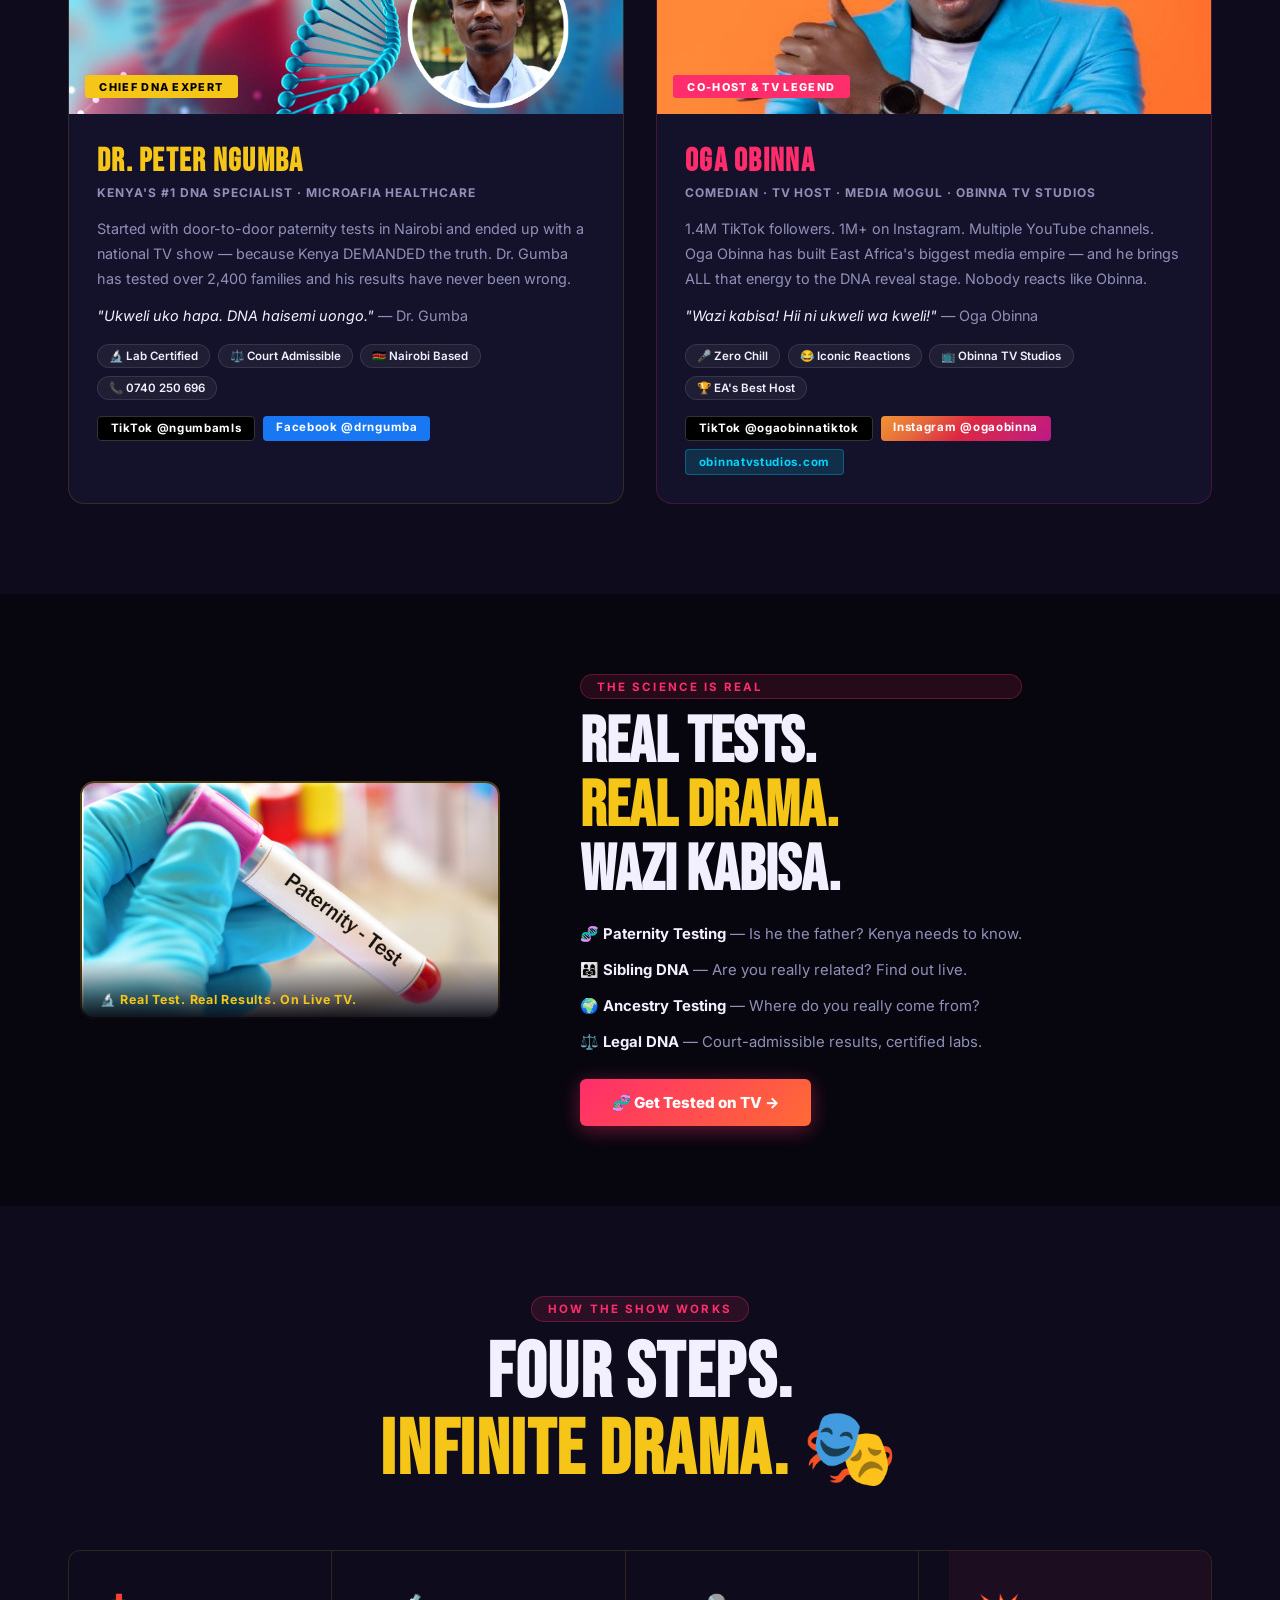
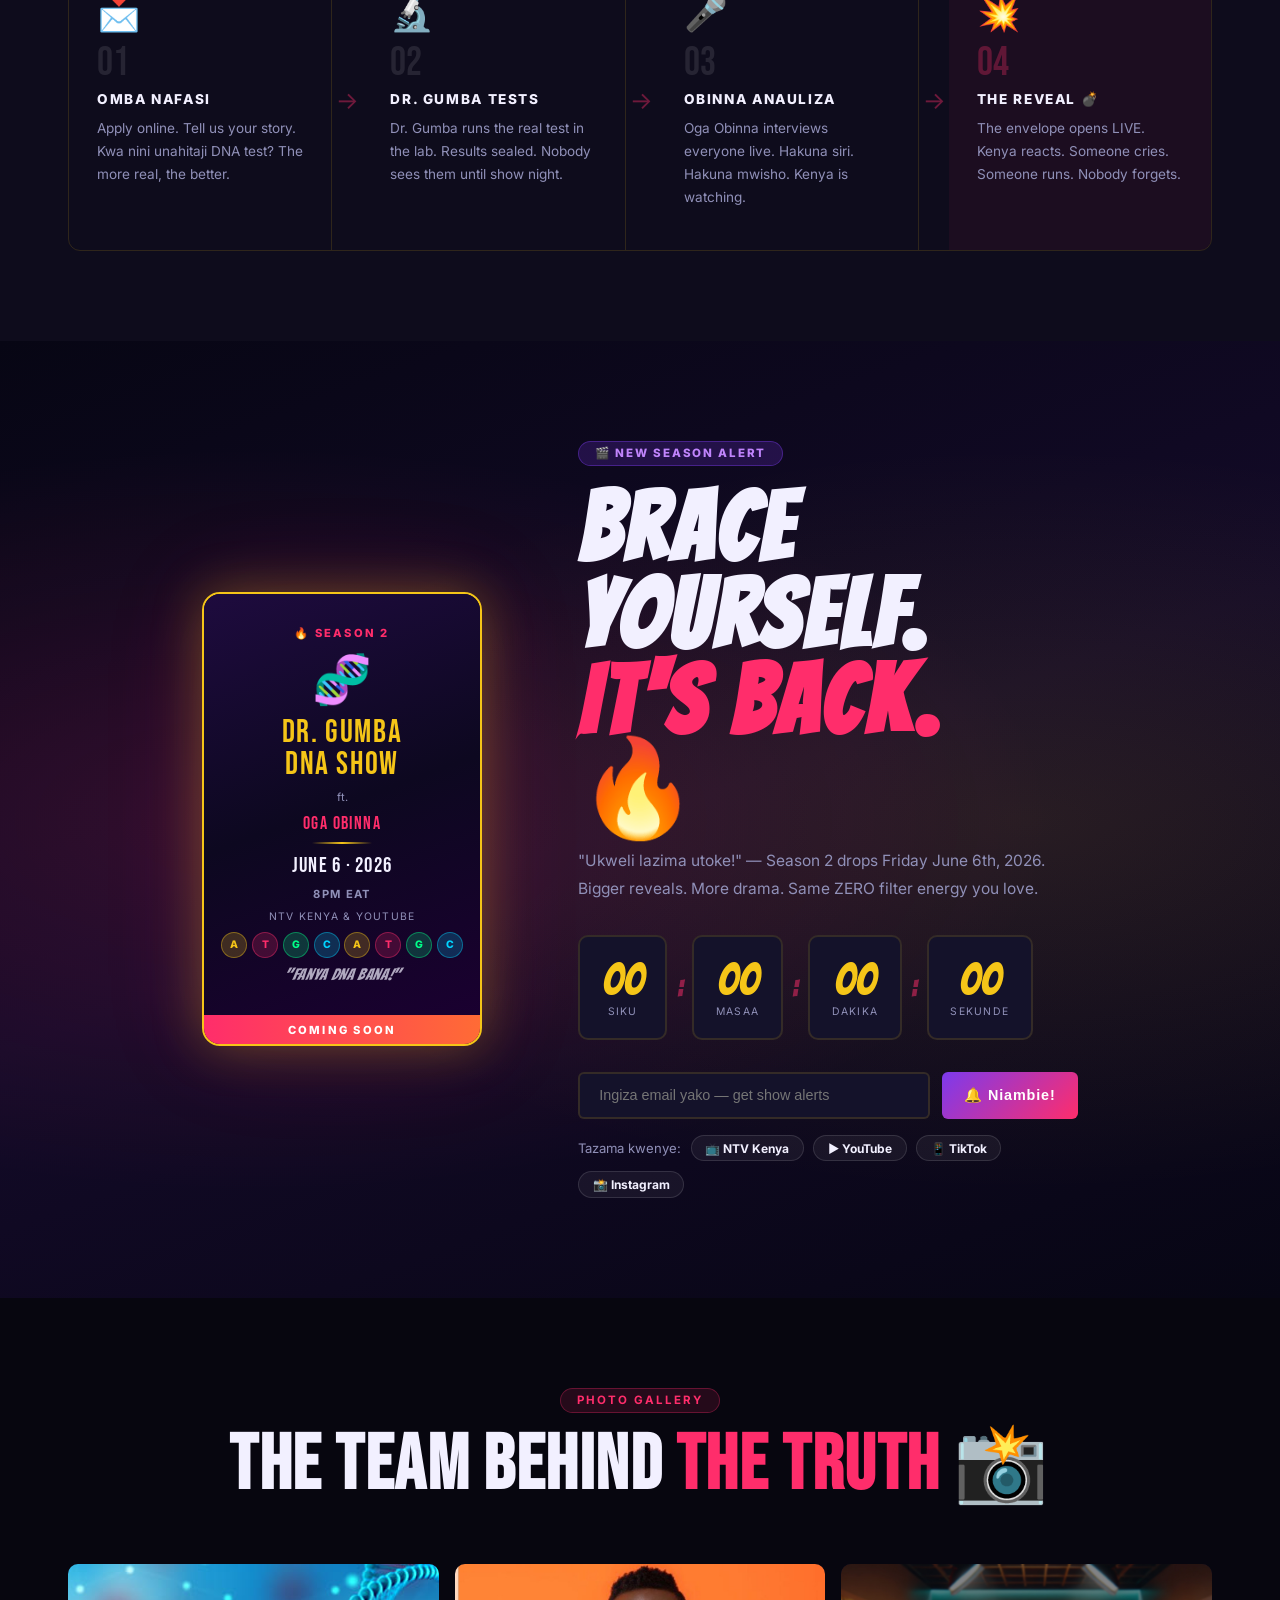
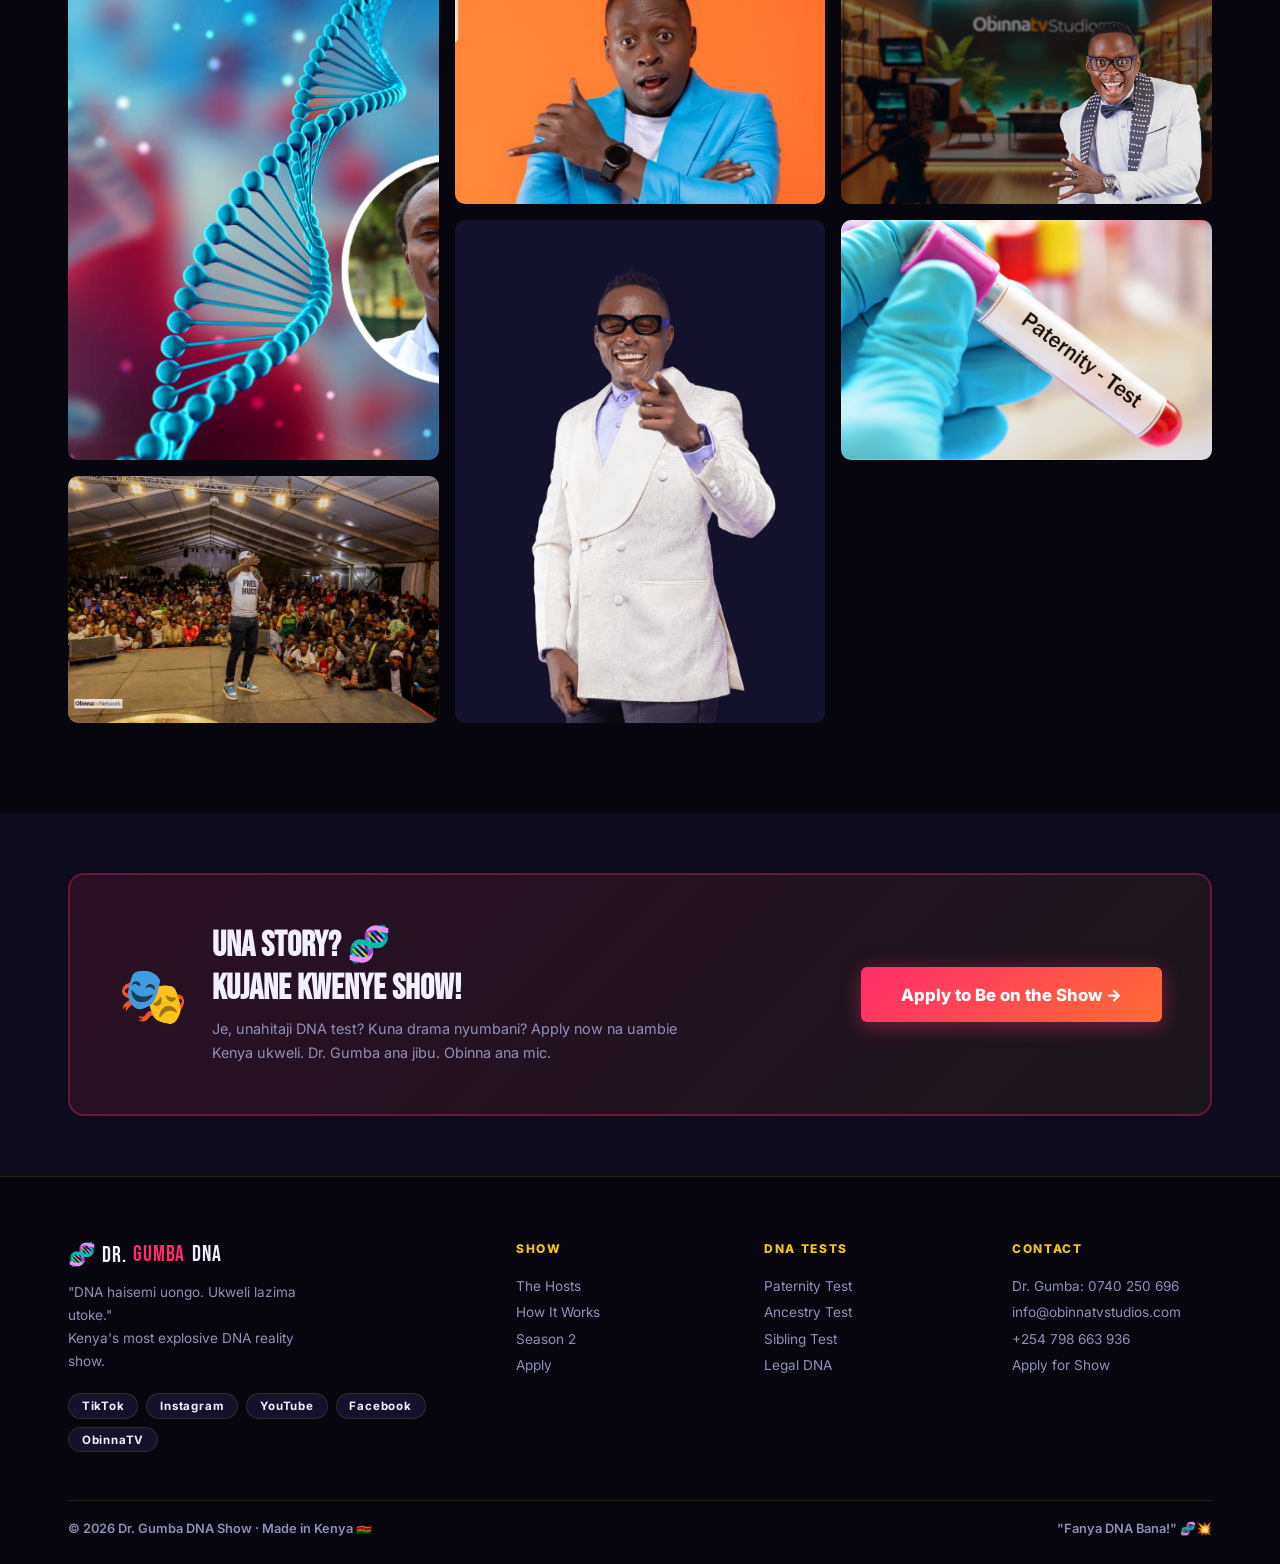
==== commit 87a3b731: "Redesign: vibrant game-show theme, real images, apply page, Swahili phrases - Full redesign with vib" ====
--- a/index.html
+++ b/index.html
@@ -3,384 +3,423 @@
 <head>
   <meta charset="UTF-8" />
   <meta name="viewport" content="width=device-width, initial-scale=1.0" />
-  <title>Dr. Gumba DNA Show — Kenya's #1 DNA Reality Show</title>
-  <meta name="description" content="Kenya's most explosive DNA reality show. Dr. Gumba reveals the truth. Every week. Live." />
+  <title>Dr. Gumba DNA Show — Kenya's Wildest DNA Reality Show 🧬🔥</title>
+  <meta name="description" content="Kenya's most EXPLOSIVE DNA reality show. Dr. Gumba + Oga Obinna. Fanya DNA Bana! Ukweli lazima utoke. Every Friday 8PM NTV Kenya." />
   <link rel="preconnect" href="https://fonts.googleapis.com" />
-  <link href="https://fonts.googleapis.com/css2?family=Bebas+Neue&family=Inter:wght@300;400;500;600;700;800;900&family=Rajdhani:wght@500;600;700&display=swap" rel="stylesheet" />
+  <link href="https://fonts.googleapis.com/css2?family=Bebas+Neue&family=Bangers&family=Inter:wght@300;400;600;700;800;900&display=swap" rel="stylesheet" />
   <link rel="stylesheet" href="style.css" />
 </head>
 <body>
 
-  <!-- ── DNA Canvas Background ── -->
-  <canvas id="dna-canvas"></canvas>
-
-  <!-- ── Nav ── -->
+  <canvas id="confetti-canvas"></canvas>
+
+  <!-- ── TOP TICKER ── -->
+  <div class="top-ticker">
+    <div class="ticker-track">
+      <span>🔥 FANYA DNA BANA! &nbsp;•&nbsp;</span>
+      <span>🧬 DNA HAISEMI UONGO! &nbsp;•&nbsp;</span>
+      <span>💥 UKWELI LAZIMA UTOKE! &nbsp;•&nbsp;</span>
+      <span>📺 IJUMAA 8PM · NTV KENYA &nbsp;•&nbsp;</span>
+      <span>😱 SIRI ZIMEKWISHA! &nbsp;•&nbsp;</span>
+      <span>🎭 APPLY NOW — BE ON THE SHOW! &nbsp;•&nbsp;</span>
+      <span>🔥 FANYA DNA BANA! &nbsp;•&nbsp;</span>
+      <span>🧬 DNA HAISEMI UONGO! &nbsp;•&nbsp;</span>
+      <span>💥 UKWELI LAZIMA UTOKE! &nbsp;•&nbsp;</span>
+      <span>📺 IJUMAA 8PM · NTV KENYA &nbsp;•&nbsp;</span>
+      <span>😱 SIRI ZIMEKWISHA! &nbsp;•&nbsp;</span>
+      <span>🎭 APPLY NOW — BE ON THE SHOW! &nbsp;•&nbsp;</span>
+    </div>
+  </div>
+
+  <!-- ── NAV ── -->
   <nav id="navbar">
-    <div class="nav-inner">
-      <a href="#" class="nav-logo">
-        <span class="logo-helix">🧬</span>
-        <span>DR. GUMBA<em>DNA</em></span>
+    <div class="nav-wrap">
+      <a href="index.html" class="nav-logo">
+        <span>🧬</span>
+        <span>DR.<em>GUMBA</em> DNA</span>
       </a>
-      <ul class="nav-links">
-        <li><a href="#about">About</a></li>
+      <ul class="nav-links" id="nav-links">
         <li><a href="#hosts">Hosts</a></li>
         <li><a href="#show">The Show</a></li>
-        <li><a href="#coming-soon" class="nav-cta">Watch Now</a></li>
+        <li><a href="#coming-soon">Tune In</a></li>
+        <li><a href="apply.html" class="nav-apply-btn">🎭 APPLY NOW</a></li>
       </ul>
-      <button class="hamburger" id="hamburger">&#9776;</button>
+      <button class="hamburger" id="hamburger">☰</button>
     </div>
   </nav>
 
-  <!-- ── Hero ── -->
+  <!-- ══════════════════════════════════════════
+       HERO
+  ══════════════════════════════════════════ -->
   <section id="hero">
-    <div class="hero-content" data-motion="fade-up">
-      <div class="hero-badge">KENYA'S #1 DNA REALITY SHOW</div>
-      <h1 class="hero-title">
-        THE TRUTH<br/>
-        <span class="gold">IS IN YOUR</span><br/>
-        DNA
+    <div class="hero-bg">
+      <div class="hbg-circle c1"></div>
+      <div class="hbg-circle c2"></div>
+      <div class="hbg-circle c3"></div>
+    </div>
+
+    <div class="hero-left" data-motion="fade-right">
+      <div class="hero-eyebrow">
+        <span class="live-pulse"></span>
+        KENYA'S WILDEST DNA SHOW
+      </div>
+      <h1 class="hero-h1">
+        <span class="h1-swahili">"FANYA DNA<br/>BANA!" 🧬</span>
+        <span class="h1-en">THE TRUTH<br/>WILL SET YOU FREE.<br/>OR DESTROY YOU.</span>
       </h1>
-      <p class="hero-sub">Dr. Gumba reveals what you've always wanted to know.<br/>No secrets. No lies. Just science.</p>
+      <p class="hero-desc">No scripts. No edits. No mercy.<br/>Dr. Gumba has the results — Obinna has the microphone.<br/><strong>Kenya has never been the same.</strong></p>
+
       <div class="hero-btns">
-        <a href="#coming-soon" class="btn-primary">Watch the Show</a>
-        <a href="#about" class="btn-outline">Learn More</a>
-      </div>
-      <div class="hero-stats">
-        <div class="stat"><span class="stat-num" data-count="2400">0</span><span>+</span><small>Tests Done</small></div>
-        <div class="stat-div"></div>
-        <div class="stat"><span class="stat-num" data-count="98">0</span><span>%</span><small>Accuracy Rate</small></div>
-        <div class="stat-div"></div>
-        <div class="stat"><span class="stat-num" data-count="12">0</span><span>+</span><small>Seasons</small></div>
-      </div>
-    </div>
-    <div class="hero-poster" data-motion="fade-left">
-      <div class="poster-card">
-        <div class="poster-glow"></div>
-        <div class="poster-img-wrap">
-          <img src="https://images.unsplash.com/photo-1582719471384-894fbb16e074?w=600&q=80" alt="DNA Lab" class="poster-img" />
-          <div class="poster-overlay"></div>
-          <div class="poster-badge-live">● LIVE SHOW</div>
-        </div>
-        <div class="poster-info">
-          <h3>FANYA DNA SHOW</h3>
-          <p>Every Friday at 8PM EAT</p>
-        </div>
-      </div>
-    </div>
-  </section>
-
-  <!-- ── Ticker ── -->
-  <div class="ticker-wrap">
-    <div class="ticker">
-      <span>🧬 DNA NEVER LIES &nbsp;•&nbsp;</span>
-      <span>🔬 EVERY RESULT IS FINAL &nbsp;•&nbsp;</span>
-      <span>📺 NEW EPISODE EVERY FRIDAY &nbsp;•&nbsp;</span>
-      <span>🧬 BOOK YOUR TEST: +254 700 DNA TEST &nbsp;•&nbsp;</span>
-      <span>🔥 KENYA'S MOST-WATCHED DNA SHOW &nbsp;•&nbsp;</span>
-      <span>🧬 DR. GUMBA × OGA OBINNA &nbsp;•&nbsp;</span>
-      <span>🔬 THE TRUTH WILL SET YOU FREE &nbsp;•&nbsp;</span>
-      <span>🧬 DNA NEVER LIES &nbsp;•&nbsp;</span>
-      <span>🔬 EVERY RESULT IS FINAL &nbsp;•&nbsp;</span>
-      <span>📺 NEW EPISODE EVERY FRIDAY &nbsp;•&nbsp;</span>
-      <span>🧬 BOOK YOUR TEST: +254 700 DNA TEST &nbsp;•&nbsp;</span>
-      <span>🔥 KENYA'S MOST-WATCHED DNA SHOW &nbsp;•&nbsp;</span>
-      <span>🧬 DR. GUMBA × OGA OBINNA &nbsp;•&nbsp;</span>
+        <a href="apply.html" class="btn-fire">🎭 Apply to Be on the Show</a>
+        <a href="#coming-soon" class="btn-ghost">📺 Watch Season 2</a>
+      </div>
+
+      <div class="hero-swahili-chips">
+        <span class="sw-chip">"Ukweli lazima utoke!" 💥</span>
+        <span class="sw-chip">"DNA haisemi uongo!" 🧬</span>
+        <span class="sw-chip">"Siri zimekwisha!" 😱</span>
+      </div>
+    </div>
+
+    <div class="hero-right" data-motion="fade-left">
+      <div class="hero-hosts-visual">
+        <!-- DR GUMBA card -->
+        <div class="hv-card gumba-card">
+          <div class="hvc-img-wrap">
+            <img src="images/gumba2.png" alt="Dr. Peter Gumba" />
+          </div>
+          <div class="hvc-name">DR. GUMBA</div>
+          <div class="hvc-role">🔬 DNA Expert</div>
+          <div class="hvc-quote">"Ukweli uko hapa."</div>
+        </div>
+
+        <div class="hv-vs">
+          <span>+</span>
+          <small>the</small>
+          <span>TRUTH</span>
+          <small>bomb</small>
+          <span>💣</span>
+        </div>
+
+        <!-- OBINNA card -->
+        <div class="hv-card obinna-card">
+          <div class="hvc-img-wrap obinna-wrap">
+            <img src="images/obinna-profile.jpg" alt="Oga Obinna" />
+          </div>
+          <div class="hvc-name">OGA OBINNA</div>
+          <div class="hvc-role">🎤 Show Host</div>
+          <div class="hvc-quote">"Wazi kabisa! 😂"</div>
+        </div>
+      </div>
+
+      <!-- floating stat pills -->
+      <div class="float-pill pill-a" data-motion="zoom-in">😱 2,400+ Families Tested</div>
+      <div class="float-pill pill-b" data-motion="zoom-in">🔥 5M+ Total Views</div>
+      <div class="float-pill pill-c" data-motion="zoom-in">📺 NTV Kenya • Ijumaa 8PM</div>
+    </div>
+  </section>
+
+  <!-- ── STATS BAR ── -->
+  <div class="stats-bar">
+    <div class="sb-item">
+      <span class="sb-num" data-count="2400">0</span><span>+</span>
+      <small>DNA Tests</small>
+    </div>
+    <div class="sb-div">🧬</div>
+    <div class="sb-item">
+      <span class="sb-num" data-count="98">0</span><span>%</span>
+      <small>Shocking Results</small>
+    </div>
+    <div class="sb-div">💥</div>
+    <div class="sb-item">
+      <span class="sb-num" data-count="5">0</span><span>M+</span>
+      <small>YouTube Views</small>
+    </div>
+    <div class="sb-div">😱</div>
+    <div class="sb-item">
+      <span class="sb-num" data-count="12">0</span><span>+</span>
+      <small>Seasons</small>
     </div>
   </div>
 
-  <!-- ── About ── -->
-  <section id="about" class="section">
-    <div class="container">
-      <div class="section-header" data-motion="fade-up">
-        <span class="section-tag">About the Show</span>
-        <h2>WHERE SCIENCE MEETS <span class="gold">REALITY</span></h2>
-        <p>The show that changed Kenya's conversation about family, truth, and identity.</p>
-      </div>
-      <div class="about-grid">
-        <div class="about-card" data-motion="fade-up" style="--delay:0.1s">
-          <div class="about-icon">🔬</div>
-          <h3>Lab-Certified Results</h3>
-          <p>Every DNA test on the show is conducted by accredited Kenyan laboratories with 99.98% accuracy.</p>
-        </div>
-        <div class="about-card" data-motion="fade-up" style="--delay:0.2s">
-          <div class="about-icon">👨‍👩‍👦</div>
-          <h3>Real Stories</h3>
-          <p>Real Kenyan families, real questions, real answers. No scripts. No edits. Just the raw truth.</p>
-        </div>
-        <div class="about-card" data-motion="fade-up" style="--delay:0.3s">
-          <div class="about-icon">⚖️</div>
-          <h3>Legal Support</h3>
-          <p>DNA results are legally admissible. Our team includes legal advisors for cases requiring court evidence.</p>
-        </div>
-        <div class="about-card" data-motion="fade-up" style="--delay:0.4s">
-          <div class="about-icon">🤝</div>
-          <h3>Family Counseling</h3>
-          <p>Professional counselors available before, during and after every reveal to support families.</p>
-        </div>
-      </div>
-    </div>
-  </section>
-
-  <!-- ── Hosts ── -->
+  <!-- ══════════════════════════════════════════
+       HOSTS
+  ══════════════════════════════════════════ -->
   <section id="hosts" class="section hosts-section">
     <div class="container">
-      <div class="section-header" data-motion="fade-up">
-        <span class="section-tag">Meet the Hosts</span>
-        <h2>THE FACES BEHIND <span class="gold">THE TRUTH</span></h2>
-      </div>
+      <div class="section-hdr" data-motion="fade-up">
+        <div class="s-tag">Meet The Dream Team</div>
+        <h2>THE PEOPLE WHO<br/><span class="txt-pink">EXPOSE YOUR SECRETS 👀</span></h2>
+        <p class="s-sub">"Habari gani, Kenya? The duo that changed everything is back."</p>
+      </div>
+
       <div class="hosts-grid">
-        <!-- Dr. Gumba -->
+        <!-- DR GUMBA -->
         <div class="host-card" data-motion="fade-right">
-          <div class="host-img-wrap">
-            <div class="host-glow glow-gold"></div>
-            <img src="https://images.unsplash.com/photo-1612349317150-e413f6a5b16d?w=500&q=80" alt="Dr. Gumba" class="host-img" />
-            <div class="host-role-badge">CHIEF DNA EXPERT</div>
-          </div>
-          <div class="host-info">
-            <h3>DR. PETER GUMBA</h3>
-            <span class="host-title">Lab Director & Show Host</span>
-            <p>Kenya's foremost DNA testing expert and the face of the Fanya DNA movement. Dr. Gumba has conducted over 2,400 paternity and ancestry tests, bringing clarity and closure to thousands of Kenyan families. His door-to-door DNA service became a national conversation — and now it's a show.</p>
-            <div class="host-tags">
-              <span>DNA Expert</span>
-              <span>Lab Director</span>
-              <span>Public Speaker</span>
-              <span>Kenya's #1 DNA Specialist</span>
+          <div class="hc-img-container">
+            <div class="hc-blob yellow-blob"></div>
+            <img src="images/gumba2.png" alt="Dr. Peter Gumba" class="hc-photo" />
+            <div class="hc-badge-tag ytag">CHIEF DNA EXPERT</div>
+          </div>
+          <div class="hc-body">
+            <h3 class="hc-name txt-yellow">DR. PETER NGUMBA</h3>
+            <div class="hc-title-sub">Kenya's #1 DNA Specialist · Microafia Healthcare</div>
+            <p class="hc-bio">Started with door-to-door paternity tests in Nairobi and ended up with a national TV show — because Kenya DEMANDED the truth. Dr. Gumba has tested over 2,400 families and his results have never been wrong.</p>
+            <p class="hc-bio"><em>"Ukweli uko hapa. DNA haisemi uongo."</em> — Dr. Gumba</p>
+            <div class="hc-tags">
+              <span>🔬 Lab Certified</span><span>⚖️ Court Admissible</span>
+              <span>🇰🇪 Nairobi Based</span><span>📞 0740 250 696</span>
             </div>
-          </div>
-        </div>
-
-        <!-- Obinna -->
-        <div class="host-card reverse" data-motion="fade-left">
-          <div class="host-img-wrap">
-            <div class="host-glow glow-purple"></div>
-            <img src="https://images.unsplash.com/photo-1560250097-0b93528c311a?w=500&q=80" alt="Oga Obinna" class="host-img" />
-            <div class="host-role-badge purple">SHOW HOST</div>
-          </div>
-          <div class="host-info">
-            <h3>OGA OBINNA</h3>
-            <span class="host-title">TV Host & Media Personality</span>
-            <p>East Africa's most electrifying TV host brings his signature no-holds-barred style to the DNA reveal stage. Oga Obinna has built one of Kenya's largest media empires and brings unfiltered energy to every episode. When Obinna asks the question — the answer changes lives.</p>
-            <div class="host-tags">
-              <span>Media Personality</span>
-              <span>TV Host</span>
-              <span>Comedian</span>
-              <span>Obinna Show</span>
+            <div class="hc-socials">
+              <a href="https://www.tiktok.com/@ngumbamls" target="_blank" class="hs-link tiktok">TikTok @ngumbamls</a>
+              <a href="https://www.facebook.com/drngumba" target="_blank" class="hs-link fb">Facebook @drngumba</a>
             </div>
           </div>
         </div>
-      </div>
-    </div>
-  </section>
-
-  <!-- ── Show Features ── -->
+
+        <!-- OGA OBINNA -->
+        <div class="host-card obinna-hcard" data-motion="fade-left">
+          <div class="hc-img-container">
+            <div class="hc-blob pink-blob"></div>
+            <img src="images/obinna-profile.jpg" alt="Oga Obinna" class="hc-photo obinna-photo" />
+            <div class="hc-badge-tag ptag">CO-HOST & TV LEGEND</div>
+          </div>
+          <div class="hc-body">
+            <h3 class="hc-name txt-pink">OGA OBINNA</h3>
+            <div class="hc-title-sub">Comedian · TV Host · Media Mogul · Obinna TV Studios</div>
+            <p class="hc-bio">1.4M TikTok followers. 1M+ on Instagram. Multiple YouTube channels. Oga Obinna has built East Africa's biggest media empire — and he brings ALL that energy to the DNA reveal stage. Nobody reacts like Obinna.</p>
+            <p class="hc-bio"><em>"Wazi kabisa! Hii ni ukweli wa kweli!"</em> — Oga Obinna</p>
+            <div class="hc-tags">
+              <span>🎤 Zero Chill</span><span>😂 Iconic Reactions</span>
+              <span>📺 Obinna TV Studios</span><span>🏆 EA's Best Host</span>
+            </div>
+            <div class="hc-socials">
+              <a href="https://www.tiktok.com/@ogaobinnatiktok" target="_blank" class="hs-link tiktok">TikTok @ogaobinnatiktok</a>
+              <a href="https://www.instagram.com/ogaobinna" target="_blank" class="hs-link ig">Instagram @ogaobinna</a>
+              <a href="https://obinnatvstudios.com" target="_blank" class="hs-link web">obinnatvstudios.com</a>
+            </div>
+          </div>
+        </div>
+      </div>
+    </div>
+  </section>
+
+  <!-- ── DNA IMAGE BANNER ── -->
+  <section class="dna-img-section">
+    <div class="di-left" data-motion="fade-right">
+      <div class="di-img-wrap">
+        <img src="images/dna-kenya.png" alt="DNA Paternity Test Kenya" />
+        <div class="di-label">🔬 Real Test. Real Results. On Live TV.</div>
+      </div>
+    </div>
+    <div class="di-right" data-motion="fade-left">
+      <div class="s-tag">The Science Is Real</div>
+      <h2>REAL TESTS.<br/><span class="txt-yellow">REAL DRAMA.</span><br/>WAZI KABISA.</h2>
+      <ul class="di-list">
+        <li>🧬 <strong>Paternity Testing</strong> — Is he the father? Kenya needs to know.</li>
+        <li>👨‍👩‍👧 <strong>Sibling DNA</strong> — Are you really related? Find out live.</li>
+        <li>🌍 <strong>Ancestry Testing</strong> — Where do you really come from?</li>
+        <li>⚖️ <strong>Legal DNA</strong> — Court-admissible results, certified labs.</li>
+      </ul>
+      <a href="apply.html" class="btn-fire" style="margin-top:1.5rem">🧬 Get Tested on TV →</a>
+    </div>
+  </section>
+
+  <!-- ══════════════════════════════════════════
+       SHOW FORMAT
+  ══════════════════════════════════════════ -->
   <section id="show" class="section show-section">
     <div class="container">
-      <div class="section-header" data-motion="fade-up">
-        <span class="section-tag">The Experience</span>
-        <h2>MORE THAN JUST <span class="gold">A SHOW</span></h2>
-        <p>The Dr. Gumba DNA Show is a full ecosystem of truth-telling, entertainment, and healing.</p>
-      </div>
-      <div class="show-features">
-        <div class="feature" data-motion="fade-up" style="--delay:0.0s">
-          <div class="feature-num">01</div>
-          <h4>THE REVEAL</h4>
-          <p>Live DNA result reveals in front of studio audience. Unscripted. Unfiltered. Unforgettable.</p>
-        </div>
-        <div class="feature" data-motion="fade-up" style="--delay:0.1s">
-          <div class="feature-num">02</div>
-          <h4>THE INTERVIEW</h4>
-          <p>Oga Obinna digs deep into every family's story before the results come in. Nothing is off-limits.</p>
-        </div>
-        <div class="feature" data-motion="fade-up" style="--delay:0.2s">
-          <div class="feature-num">03</div>
-          <h4>THE SCIENCE</h4>
-          <p>Dr. Gumba breaks down the DNA results with expert clarity. Every result explained in simple Swahili and English.</p>
-        </div>
-        <div class="feature" data-motion="fade-up" style="--delay:0.3s">
-          <div class="feature-num">04</div>
-          <h4>THE HEALING</h4>
-          <p>On-set counselors and family mediators help navigate the aftermath of every reveal.</p>
-        </div>
-        <div class="feature" data-motion="fade-up" style="--delay:0.4s">
-          <div class="feature-num">05</div>
-          <h4>BOOK YOUR TEST</h4>
-          <p>Want to be on the show? Apply now. We accept applications from all across Kenya and the diaspora.</p>
-        </div>
-        <div class="feature" data-motion="fade-up" style="--delay:0.5s">
-          <div class="feature-num">06</div>
-          <h4>REPLAY & CLIPS</h4>
-          <p>Every episode available on YouTube, TikTok, and Instagram. Subscribe now to never miss a reveal.</p>
-        </div>
-      </div>
-    </div>
-  </section>
-
-  <!-- ── Poster Gallery ── -->
-  <section class="section poster-section">
+      <div class="section-hdr" data-motion="fade-up">
+        <div class="s-tag">How The Show Works</div>
+        <h2>FOUR STEPS.<br/><span class="txt-yellow">INFINITE DRAMA.</span> 🎭</h2>
+      </div>
+      <div class="show-steps">
+        <div class="step" data-motion="fade-up" style="--d:.0s">
+          <div class="step-icon">📩</div>
+          <div class="step-num">01</div>
+          <h4>OMBA NAFASI</h4>
+          <p>Apply online. Tell us your story. Kwa nini unahitaji DNA test? The more real, the better.</p>
+        </div>
+        <div class="step-arr">→</div>
+        <div class="step" data-motion="fade-up" style="--d:.12s">
+          <div class="step-icon">🔬</div>
+          <div class="step-num">02</div>
+          <h4>DR. GUMBA TESTS</h4>
+          <p>Dr. Gumba runs the real test in the lab. Results sealed. Nobody sees them until show night.</p>
+        </div>
+        <div class="step-arr">→</div>
+        <div class="step" data-motion="fade-up" style="--d:.24s">
+          <div class="step-icon">🎤</div>
+          <div class="step-num">03</div>
+          <h4>OBINNA ANAULIZA</h4>
+          <p>Oga Obinna interviews everyone live. Hakuna siri. Hakuna mwisho. Kenya is watching.</p>
+        </div>
+        <div class="step-arr">→</div>
+        <div class="step boom-step" data-motion="fade-up" style="--d:.36s">
+          <div class="step-icon">💥</div>
+          <div class="step-num">04</div>
+          <h4>THE REVEAL 💣</h4>
+          <p>The envelope opens LIVE. Kenya reacts. Someone cries. Someone runs. Nobody forgets.</p>
+        </div>
+      </div>
+    </div>
+  </section>
+
+  <!-- ══════════════════════════════════════════
+       COMING SOON
+  ══════════════════════════════════════════ -->
+  <section id="coming-soon" class="cs-section">
+    <div class="cs-bg-glow"></div>
+
+    <div class="cs-poster-col" data-motion="fade-right">
+      <div class="show-poster-card">
+        <div class="spc-shine"></div>
+        <div class="spc-inner">
+          <div class="spc-s2">🔥 SEASON 2</div>
+          <div class="spc-logo">🧬</div>
+          <div class="spc-title">DR. GUMBA<br/>DNA SHOW</div>
+          <div class="spc-vs">ft.</div>
+          <div class="spc-host">OGA OBINNA</div>
+          <div class="spc-sep"></div>
+          <div class="spc-date">JUNE 6 · 2026</div>
+          <div class="spc-time">8PM EAT</div>
+          <div class="spc-channel">NTV KENYA &amp; YOUTUBE</div>
+          <div class="spc-bases">
+            <span class="dna-b a">A</span><span class="dna-b t">T</span>
+            <span class="dna-b g">G</span><span class="dna-b c">C</span>
+            <span class="dna-b a">A</span><span class="dna-b t">T</span>
+            <span class="dna-b g">G</span><span class="dna-b c">C</span>
+          </div>
+          <div class="spc-swahili">"Fanya DNA Bana!"</div>
+        </div>
+        <div class="spc-ribbon">COMING SOON</div>
+      </div>
+    </div>
+
+    <div class="cs-info-col" data-motion="fade-left">
+      <div class="cs-tag-badge">🎬 NEW SEASON ALERT</div>
+      <h2 class="cs-h2">BRACE<br/>YOURSELF.<br/><span class="txt-pink">IT'S BACK. 🔥</span></h2>
+      <p class="cs-sub">"Ukweli lazima utoke!" — Season 2 drops Friday June 6th, 2026. Bigger reveals. More drama. Same ZERO filter energy you love.</p>
+
+      <div class="countdown" id="countdown">
+        <div class="cdb"><span class="cdn" id="cd-days">00</span><small>Siku</small></div>
+        <div class="cdc">:</div>
+        <div class="cdb"><span class="cdn" id="cd-hours">00</span><small>Masaa</small></div>
+        <div class="cdc">:</div>
+        <div class="cdb"><span class="cdn" id="cd-mins">00</span><small>Dakika</small></div>
+        <div class="cdc">:</div>
+        <div class="cdb"><span class="cdn" id="cd-secs">00</span><small>Sekunde</small></div>
+      </div>
+
+      <form class="alert-form" id="notify-form">
+        <input type="email" placeholder="Ingiza email yako — get show alerts" required />
+        <button type="submit">🔔 Niambie!</button>
+      </form>
+      <p class="alert-ok" id="notify-ok">✅ Umewekwa! We'll hit you before June 6. 🔥</p>
+
+      <div class="watch-chips">
+        <span class="wc-label">Tazama kwenye:</span>
+        <a href="#" class="wchip">📺 NTV Kenya</a>
+        <a href="https://www.youtube.com/@obinnatvupdates" target="_blank" class="wchip">▶ YouTube</a>
+        <a href="https://www.tiktok.com/@ogaobinnatiktok" target="_blank" class="wchip">📱 TikTok</a>
+        <a href="https://www.instagram.com/ogaobinna" target="_blank" class="wchip">📸 Instagram</a>
+      </div>
+    </div>
+  </section>
+
+  <!-- ── PHOTO GALLERY ── -->
+  <section class="gallery-section section">
     <div class="container">
-      <div class="section-header" data-motion="fade-up">
-        <span class="section-tag">Show Gallery</span>
-        <h2>MOMENTS THAT <span class="gold">CHANGED KENYA</span></h2>
-      </div>
-      <div class="poster-grid">
-        <div class="pgrid-item tall" data-motion="fade-up" style="--delay:0s">
-          <img src="https://images.unsplash.com/photo-1628595351029-c2bf17511435?w=600&q=80" alt="DNA Lab" />
-          <div class="pgrid-overlay"><span>Season 1 Premiere</span></div>
-        </div>
-        <div class="pgrid-item" data-motion="fade-up" style="--delay:0.1s">
-          <img src="https://images.unsplash.com/photo-1576086213369-97a306d36557?w=600&q=80" alt="DNA Science" />
-          <div class="pgrid-overlay"><span>Lab Tour Special</span></div>
-        </div>
-        <div class="pgrid-item" data-motion="fade-up" style="--delay:0.2s">
-          <img src="https://images.unsplash.com/photo-1614935151651-0bea6508db6b?w=600&q=80" alt="Studio" />
-          <div class="pgrid-overlay"><span>Obinna's Best Moments</span></div>
-        </div>
-        <div class="pgrid-item tall" data-motion="fade-up" style="--delay:0.15s">
-          <img src="https://images.unsplash.com/photo-1532187863486-abf9dbad1b69?w=600&q=80" alt="DNA Testing" />
-          <div class="pgrid-overlay"><span>Behind the Science</span></div>
-        </div>
-        <div class="pgrid-item" data-motion="fade-up" style="--delay:0.25s">
-          <img src="https://images.unsplash.com/photo-1579684385127-1ef15d508118?w=600&q=80" alt="Medical" />
-          <div class="pgrid-overlay"><span>Dr. Gumba Live</span></div>
-        </div>
-        <div class="pgrid-item" data-motion="fade-up" style="--delay:0.35s">
-          <img src="https://images.unsplash.com/photo-1587351021759-3e566b6af7cc?w=600&q=80" alt="Family" />
-          <div class="pgrid-overlay"><span>Family Reunions</span></div>
-        </div>
-      </div>
-    </div>
-  </section>
-
-  <!-- ── Coming Soon ── -->
-  <section id="coming-soon" class="section coming-soon-section">
-    <div class="cs-bg"></div>
-    <div class="cs-content" data-motion="fade-up">
-      <div class="cs-tag">NEW SEASON</div>
-      <h2 class="cs-title">THE SHOW IS<br/><span class="gold">COMING SOON</span></h2>
-      <p class="cs-sub">Season 2 drops Friday, June 6th 2026 — 8PM on NTV Kenya &amp; YouTube Live</p>
-
-      <div class="countdown" id="countdown">
-        <div class="cdown-block">
-          <span class="cdown-num" id="cd-days">00</span>
-          <small>Days</small>
-        </div>
-        <div class="cdown-sep">:</div>
-        <div class="cdown-block">
-          <span class="cdown-num" id="cd-hours">00</span>
-          <small>Hours</small>
-        </div>
-        <div class="cdown-sep">:</div>
-        <div class="cdown-block">
-          <span class="cdown-num" id="cd-mins">00</span>
-          <small>Minutes</small>
-        </div>
-        <div class="cdown-sep">:</div>
-        <div class="cdown-block">
-          <span class="cdown-num" id="cd-secs">00</span>
-          <small>Seconds</small>
-        </div>
-      </div>
-
-      <form class="notify-form" id="notify-form">
-        <input type="email" placeholder="Enter your email for show alerts" required />
-        <button type="submit">Notify Me</button>
-      </form>
-      <p class="notify-success" id="notify-success">You're on the list! We'll notify you when the show drops.</p>
-
-      <div class="cs-channels">
-        <span>Watch On:</span>
-        <a href="#" class="channel-pill">📺 NTV Kenya</a>
-        <a href="#" class="channel-pill">▶ YouTube</a>
-        <a href="#" class="channel-pill">📱 TikTok</a>
-        <a href="#" class="channel-pill">📸 Instagram</a>
-      </div>
-    </div>
-
-    <!-- Big show poster -->
-    <div class="cs-poster" data-motion="fade-left">
-      <div class="show-poster">
-        <div class="sp-bg"></div>
-        <div class="sp-content">
-          <div class="sp-logo">🧬</div>
-          <div class="sp-season">SEASON 2</div>
-          <div class="sp-title">DR. GUMBA<br/>DNA SHOW</div>
-          <div class="sp-host">ft. OGA OBINNA</div>
-          <div class="sp-divider"></div>
-          <div class="sp-date">JUNE 6 · 2026</div>
-          <div class="sp-channel">NTV KENYA &amp; YOUTUBE</div>
-          <div class="sp-dna-bar">
-            <div class="dna-base a">A</div>
-            <div class="dna-base t">T</div>
-            <div class="dna-base g">G</div>
-            <div class="dna-base c">C</div>
-            <div class="dna-base a">A</div>
-            <div class="dna-base t">T</div>
-            <div class="dna-base g">G</div>
-            <div class="dna-base c">C</div>
-          </div>
-        </div>
-      </div>
-    </div>
-  </section>
-
-  <!-- ── CTA Book ── -->
-  <section class="section book-section">
+      <div class="section-hdr" data-motion="fade-up">
+        <div class="s-tag">Photo Gallery</div>
+        <h2>THE TEAM BEHIND <span class="txt-pink">THE TRUTH 📸</span></h2>
+      </div>
+      <div class="gallery-grid">
+        <div class="gg-item tall" data-motion="fade-up" style="--d:0s">
+          <img src="images/gumba2.png" alt="Dr. Gumba" />
+          <div class="gg-overlay"><span>🔬 Dr. Gumba — DNA Expert</span></div>
+        </div>
+        <div class="gg-item" data-motion="fade-up" style="--d:.08s">
+          <img src="images/obinna-profile.jpg" alt="Oga Obinna Blue Suit" />
+          <div class="gg-overlay"><span>🎤 Oga Obinna — Show Host</span></div>
+        </div>
+        <div class="gg-item" data-motion="fade-up" style="--d:.16s">
+          <img src="images/obinna-show.jpg" alt="Oga Obinna at Studio" />
+          <div class="gg-overlay"><span>📺 Obinna TV Studios</span></div>
+        </div>
+        <div class="gg-item tall" data-motion="fade-up" style="--d:.1s">
+          <img src="images/obinna-formal.png" alt="Oga Obinna formal" />
+          <div class="gg-overlay"><span>😎 Oga Obinna — Ready for the Reveal</span></div>
+        </div>
+        <div class="gg-item" data-motion="fade-up" style="--d:.24s">
+          <img src="images/dna-kenya.png" alt="DNA Paternity Test Kenya" />
+          <div class="gg-overlay"><span>🧬 Paternity Test — Real Results</span></div>
+        </div>
+        <div class="gg-item" data-motion="fade-up" style="--d:.32s">
+          <img src="images/obinna-mc.jpg" alt="Oga Obinna MC" />
+          <div class="gg-overlay"><span>🎭 Obinna on Stage</span></div>
+        </div>
+      </div>
+    </div>
+  </section>
+
+  <!-- ── APPLY CTA BANNER ── -->
+  <section class="apply-banner">
     <div class="container">
-      <div class="book-card" data-motion="fade-up">
-        <div class="book-text">
-          <h2>WANT TO BE ON THE SHOW?</h2>
-          <p>Book your DNA test or apply to appear on the Dr. Gumba DNA Show. We test all types — paternity, ancestry, sibling, and more.</p>
-        </div>
-        <div class="book-actions">
-          <a href="#" class="btn-primary">Book a DNA Test</a>
-          <a href="#" class="btn-outline">Apply for the Show</a>
-        </div>
-      </div>
-    </div>
-  </section>
-
-  <!-- ── Footer ── -->
+      <div class="ab-inner" data-motion="zoom-in">
+        <div class="ab-left">
+          <div class="ab-emoji">🎭</div>
+          <div>
+            <h2>UNA STORY? 🧬<br/>KUJAne KWENYE SHOW!</h2>
+            <p>Je, unahitaji DNA test? Kuna drama nyumbani? Apply now na uambie Kenya ukweli. Dr. Gumba ana jibu. Obinna ana mic.</p>
+          </div>
+        </div>
+        <a href="apply.html" class="btn-fire btn-big">Apply to Be on the Show →</a>
+      </div>
+    </div>
+  </section>
+
+  <!-- ── FOOTER ── -->
   <footer>
     <div class="container">
-      <div class="footer-inner">
-        <div class="footer-brand">
-          <div class="nav-logo">
-            <span class="logo-helix">🧬</span>
-            <span>DR. GUMBA<em>DNA</em></span>
-          </div>
-          <p>Kenya's most trusted DNA reality show. Bringing truth, healing, and science to every Kenyan home.</p>
-          <div class="socials">
-            <a href="#" class="social">TikTok</a>
-            <a href="#" class="social">Instagram</a>
-            <a href="#" class="social">YouTube</a>
-            <a href="#" class="social">Facebook</a>
-          </div>
-        </div>
-        <div class="footer-links">
+      <div class="footer-grid">
+        <div class="fg-brand">
+          <div class="nav-logo">🧬 DR.<em>GUMBA</em> DNA</div>
+          <p>"DNA haisemi uongo. Ukweli lazima utoke."<br/>Kenya's most explosive DNA reality show.</p>
+          <div class="fg-socials">
+            <a href="https://www.tiktok.com/@ogaobinnatiktok" target="_blank">TikTok</a>
+            <a href="https://www.instagram.com/ogaobinna" target="_blank">Instagram</a>
+            <a href="https://www.youtube.com/@obinnatvupdates" target="_blank">YouTube</a>
+            <a href="https://www.facebook.com/drngumba" target="_blank">Facebook</a>
+            <a href="https://obinnatvstudios.com" target="_blank">ObinnaTV</a>
+          </div>
+        </div>
+        <div class="fg-col">
           <h4>Show</h4>
-          <a href="#">About</a>
-          <a href="#">Episodes</a>
-          <a href="#">Hosts</a>
-          <a href="#">Gallery</a>
-        </div>
-        <div class="footer-links">
-          <h4>Services</h4>
+          <a href="#hosts">The Hosts</a>
+          <a href="#show">How It Works</a>
+          <a href="#coming-soon">Season 2</a>
+          <a href="apply.html">Apply</a>
+        </div>
+        <div class="fg-col">
+          <h4>DNA Tests</h4>
           <a href="#">Paternity Test</a>
           <a href="#">Ancestry Test</a>
           <a href="#">Sibling Test</a>
           <a href="#">Legal DNA</a>
         </div>
-        <div class="footer-links">
+        <div class="fg-col">
           <h4>Contact</h4>
-          <a href="#">Book a Test</a>
-          <a href="#">Apply for Show</a>
-          <a href="#">Partnerships</a>
-          <a href="#">Media Inquiries</a>
+          <a href="#">Dr. Gumba: 0740 250 696</a>
+          <a href="mailto:info@obinnatvstudios.com">info@obinnatvstudios.com</a>
+          <a href="#">+254 798 663 936</a>
+          <a href="apply.html">Apply for Show</a>
         </div>
       </div>
       <div class="footer-bottom">
-        <span>© 2026 Dr. Gumba DNA Show. All rights reserved.</span>
-        <span>Made in Kenya 🇰🇪</span>
+        <span>© 2026 Dr. Gumba DNA Show · Made in Kenya 🇰🇪</span>
+        <span>"Fanya DNA Bana!" 🧬💥</span>
       </div>
     </div>
   </footer>
--- a/style.css
+++ b/style.css
@@ -1,22 +1,26 @@
-/* ── Root ── */
+/* ════════════════════════════════
+   ROOT & RESET
+════════════════════════════════ */
 :root {
-  --bg: #080810;
-  --bg2: #0d0d1a;
-  --card: #12121f;
-  --border: rgba(255,215,0,0.12);
-  --gold: #f5c518;
-  --gold2: #ffd700;
-  --purple: #7c3aed;
-  --purple2: #a855f7;
-  --red: #ef4444;
-  --text: #f0f0f5;
-  --muted: #8888aa;
-  --mono: 'Rajdhani', sans-serif;
-  --sans: 'Inter', sans-serif;
-  --display: 'Bebas Neue', sans-serif;
-}
-*,*::before,*::after { box-sizing: border-box; margin: 0; padding: 0; }
-html { scroll-behavior: smooth; font-size: 16px; }
+  --bg:       #07060f;
+  --bg2:      #0e0c1c;
+  --card:     #14122a;
+  --yellow:   #f5c518;
+  --yellow2:  #ffe135;
+  --pink:     #ff2d6b;
+  --pink2:    #ff6b9d;
+  --blue:     #00d4ff;
+  --green:    #00ff88;
+  --purple:   #7c3aed;
+  --text:     #f2f0ff;
+  --muted:    #9090b8;
+  --border:   rgba(245,197,24,.14);
+  --display:  'Bebas Neue', sans-serif;
+  --bang:     'Bangers', cursive;
+  --sans:     'Inter', sans-serif;
+}
+*, *::before, *::after { box-sizing: border-box; margin: 0; padding: 0; }
+html { scroll-behavior: smooth; }
 body {
   background: var(--bg);
   color: var(--text);
@@ -27,475 +31,567 @@
 a { text-decoration: none; color: inherit; }
 img { max-width: 100%; display: block; }
 ::-webkit-scrollbar { width: 4px; }
-::-webkit-scrollbar-thumb { background: var(--gold); border-radius: 2px; }
-
-/* ── Canvas ── */
-#dna-canvas {
-  position: fixed; inset: 0; z-index: 0; pointer-events: none; opacity: 0.35;
-}
-
-/* ── Section base ── */
-.section { position: relative; z-index: 2; padding: 100px 0; }
-.container { max-width: 1200px; margin: 0 auto; padding: 0 2rem; }
-.section-header { text-align: center; margin-bottom: 64px; }
-.section-tag {
+::-webkit-scrollbar-thumb { background: var(--pink); border-radius: 2px; }
+
+/* ── Helpers ── */
+.txt-yellow { color: var(--yellow); }
+.txt-pink   { color: var(--pink); }
+.txt-blue   { color: var(--blue); }
+.section { padding: 90px 0; position: relative; z-index: 2; }
+.container { max-width: 1200px; margin: 0 auto; padding: 0 1.75rem; }
+
+/* ── Section Header ── */
+.section-hdr { text-align: center; margin-bottom: 60px; }
+.s-tag {
   display: inline-block;
-  background: rgba(245,197,24,0.12);
-  border: 1px solid rgba(245,197,24,0.3);
-  color: var(--gold);
-  font-family: var(--mono);
-  font-size: .75rem;
-  letter-spacing: .15em;
-  text-transform: uppercase;
-  padding: .35rem 1rem;
-  border-radius: 100px;
-  margin-bottom: 1rem;
-}
-.section-header h2 {
+  background: rgba(255,45,107,.12);
+  border: 1px solid rgba(255,45,107,.3);
+  color: var(--pink);
+  font-size: .72rem; letter-spacing: .18em; text-transform: uppercase;
+  padding: .3rem 1rem; border-radius: 100px; margin-bottom: .9rem;
+  font-family: var(--sans); font-weight: 700;
+}
+.section-hdr h2 {
   font-family: var(--display);
-  font-size: clamp(2.5rem, 6vw, 4.5rem);
-  letter-spacing: .02em;
-  line-height: 1;
-  margin-bottom: .75rem;
-}
-.section-header p { color: var(--muted); font-size: 1.05rem; max-width: 560px; margin: 0 auto; }
-.gold { color: var(--gold); }
+  font-size: clamp(2.8rem, 6vw, 5rem);
+  letter-spacing: .02em; line-height: 1; margin-bottom: .5rem;
+}
+.s-sub { color: var(--muted); font-size: 1rem; max-width: 560px; margin: .5rem auto 0; }
 
 /* ── Buttons ── */
-.btn-primary {
+.btn-fire {
   display: inline-flex; align-items: center; gap: .5rem;
-  background: var(--gold); color: #000;
-  font-family: var(--mono); font-weight: 700; font-size: 1rem; letter-spacing: .08em;
-  padding: .85rem 2rem; border-radius: 4px;
+  background: linear-gradient(135deg, var(--pink) 0%, #ff6b35 100%);
+  color: #fff; font-family: var(--sans); font-weight: 800; font-size: .95rem;
+  padding: .9rem 2rem; border-radius: 6px; border: none; cursor: pointer;
   transition: transform .2s, box-shadow .2s;
-}
-.btn-primary:hover {
-  transform: translateY(-2px);
-  box-shadow: 0 8px 32px rgba(245,197,24,0.4);
-}
-.btn-outline {
+  box-shadow: 0 4px 20px rgba(255,45,107,.4);
+}
+.btn-fire:hover { transform: translateY(-3px); box-shadow: 0 10px 36px rgba(255,45,107,.55); }
+.btn-ghost {
   display: inline-flex; align-items: center; gap: .5rem;
-  border: 1.5px solid rgba(245,197,24,0.5); color: var(--gold);
-  font-family: var(--mono); font-weight: 600; font-size: 1rem; letter-spacing: .08em;
-  padding: .85rem 2rem; border-radius: 4px;
+  border: 2px solid rgba(245,197,24,.5); color: var(--yellow);
+  font-family: var(--sans); font-weight: 700; font-size: .95rem;
+  padding: .9rem 2rem; border-radius: 6px;
   transition: all .2s;
 }
-.btn-outline:hover { background: rgba(245,197,24,0.08); border-color: var(--gold); }
-
-/* ── Nav ── */
+.btn-ghost:hover { background: rgba(245,197,24,.1); border-color: var(--yellow); }
+.btn-big { padding: 1.1rem 2.5rem; font-size: 1.05rem; }
+
+/* ════════════════════════════════
+   TOP TICKER
+════════════════════════════════ */
+.top-ticker {
+  background: linear-gradient(90deg, var(--pink) 0%, #ff6b35 50%, var(--yellow) 100%);
+  overflow: hidden; padding: .5rem 0; position: relative; z-index: 200;
+}
+.ticker-track {
+  display: flex; white-space: nowrap;
+  animation: tick-scroll 28s linear infinite;
+}
+.ticker-track span {
+  font-size: .75rem; font-weight: 800; letter-spacing: .1em; text-transform: uppercase;
+  color: #fff; padding: 0 1.5rem;
+}
+@keyframes tick-scroll { from { transform: translateX(0); } to { transform: translateX(-50%); } }
+
+/* ════════════════════════════════
+   NAV
+════════════════════════════════ */
 nav {
-  position: fixed; top: 0; left: 0; right: 0; z-index: 100;
-  padding: 1rem 2.5rem;
-  transition: all .3s;
+  position: fixed; top: 28px; left: 0; right: 0; z-index: 100;
+  padding: .9rem 2.5rem; transition: all .3s;
 }
 nav.scrolled {
-  background: rgba(8,8,16,0.95);
-  backdrop-filter: blur(20px);
-  border-bottom: 1px solid var(--border);
-  padding: .75rem 2.5rem;
-}
-.nav-inner {
-  max-width: 1200px; margin: 0 auto;
-  display: flex; align-items: center; justify-content: space-between;
-}
+  top: 0; background: rgba(7,6,15,.95); backdrop-filter: blur(20px);
+  border-bottom: 1px solid var(--border); padding: .75rem 2.5rem;
+}
+.nav-wrap { max-width: 1200px; margin: 0 auto; display: flex; align-items: center; justify-content: space-between; }
 .nav-logo {
-  display: flex; align-items: center; gap: .5rem;
-  font-family: var(--display); font-size: 1.4rem; letter-spacing: .05em;
-}
-.nav-logo em { color: var(--gold); font-style: normal; }
-.logo-helix { font-size: 1.3rem; }
-.nav-links { display: flex; gap: 2.5rem; list-style: none; }
-.nav-links a { font-family: var(--mono); font-weight: 600; font-size: .9rem; letter-spacing: .08em; color: var(--muted); transition: color .2s; }
+  display: flex; align-items: center; gap: .4rem;
+  font-family: var(--display); font-size: 1.5rem; letter-spacing: .04em;
+}
+.nav-logo em { color: var(--pink); font-style: normal; }
+.nav-links { display: flex; gap: 2rem; list-style: none; align-items: center; }
+.nav-links a {
+  font-weight: 600; font-size: .88rem; letter-spacing: .06em;
+  color: var(--muted); transition: color .2s;
+}
 .nav-links a:hover { color: var(--text); }
-.nav-cta {
-  background: var(--gold) !important; color: #000 !important;
-  padding: .4rem 1.2rem; border-radius: 3px;
+.nav-apply-btn {
+  background: linear-gradient(135deg, var(--pink), #ff6b35) !important;
+  color: #fff !important;
+  padding: .45rem 1.2rem; border-radius: 4px; font-weight: 800 !important;
 }
 .hamburger { display: none; background: none; border: none; color: var(--text); font-size: 1.4rem; cursor: pointer; }
 
-/* ── Hero ── */
+/* ════════════════════════════════
+   HERO
+════════════════════════════════ */
 #hero {
   min-height: 100vh;
   display: flex; align-items: center; justify-content: space-between;
-  gap: 3rem;
-  padding: 120px 2.5rem 60px;
+  gap: 3rem; padding: 140px 2.5rem 80px;
   max-width: 1300px; margin: 0 auto;
   position: relative; z-index: 2;
 }
-.hero-badge {
-  display: inline-flex; align-items: center; gap: .5rem;
-  background: var(--red); color: #fff;
-  font-family: var(--mono); font-size: .72rem; letter-spacing: .15em;
-  padding: .35rem 1rem; border-radius: 2px;
-  margin-bottom: 1.2rem;
-  animation: pulse-badge 2s ease-in-out infinite;
-}
-@keyframes pulse-badge {
-  0%,100% { box-shadow: 0 0 0 0 rgba(239,68,68,0.5); }
-  50% { box-shadow: 0 0 0 8px rgba(239,68,68,0); }
-}
-.hero-title {
+.hero-bg { position: fixed; inset: 0; z-index: 0; pointer-events: none; overflow: hidden; }
+.hbg-circle {
+  position: absolute; border-radius: 50%;
+  filter: blur(80px); opacity: .18;
+  animation: circle-drift 12s ease-in-out infinite alternate;
+}
+.c1 { width: 600px; height: 600px; background: var(--pink); top: -200px; left: -200px; }
+.c2 { width: 500px; height: 500px; background: var(--yellow); bottom: -100px; right: -100px; animation-delay: -5s; }
+.c3 { width: 400px; height: 400px; background: var(--purple); top: 30%; left: 40%; animation-delay: -8s; }
+@keyframes circle-drift { from { transform: translate(0,0); } to { transform: translate(40px,40px); } }
+
+.hero-left { flex: 1; position: relative; z-index: 2; max-width: 560px; }
+.hero-eyebrow {
+  display: inline-flex; align-items: center; gap: .6rem;
+  font-size: .72rem; font-weight: 800; letter-spacing: .15em; text-transform: uppercase;
+  color: var(--yellow); margin-bottom: 1.2rem;
+}
+.live-pulse {
+  width: 8px; height: 8px; border-radius: 50%; background: var(--pink);
+  animation: pulse 1.5s ease-in-out infinite;
+}
+@keyframes pulse { 0%,100% { box-shadow: 0 0 0 0 rgba(255,45,107,.6); } 50% { box-shadow: 0 0 0 8px rgba(255,45,107,0); } }
+
+.hero-h1 { margin-bottom: 1.25rem; }
+.h1-swahili {
+  display: block;
+  font-family: var(--bang);
+  font-size: clamp(3rem, 8vw, 6rem);
+  letter-spacing: .04em; line-height: .95;
+  color: var(--yellow);
+  -webkit-text-stroke: 1px rgba(245,197,24,.3);
+  text-shadow: 0 0 30px rgba(245,197,24,.4), 4px 4px 0 rgba(255,45,107,.5);
+}
+.h1-en {
+  display: block;
   font-family: var(--display);
-  font-size: clamp(4rem, 9vw, 8rem);
-  line-height: .95;
-  letter-spacing: .02em;
-  margin-bottom: 1.2rem;
-}
-.hero-sub { font-size: 1.1rem; color: var(--muted); line-height: 1.7; margin-bottom: 2rem; max-width: 480px; }
-.hero-btns { display: flex; gap: 1rem; flex-wrap: wrap; margin-bottom: 3rem; }
-.hero-stats { display: flex; align-items: center; gap: 2rem; }
-.stat { display: flex; flex-direction: column; align-items: flex-start; }
-.stat-num { font-family: var(--display); font-size: 2.5rem; color: var(--gold); line-height: 1; }
-.stat span { font-family: var(--display); font-size: 1.8rem; color: var(--gold); }
-.stat small { font-size: .75rem; color: var(--muted); letter-spacing: .08em; text-transform: uppercase; margin-top: .2rem; }
-.stat-div { width: 1px; height: 40px; background: var(--border); }
-.hero-poster { flex-shrink: 0; }
-.poster-card {
-  position: relative; width: 340px; border-radius: 12px; overflow: hidden;
-  border: 1px solid var(--border);
-}
-.poster-glow {
+  font-size: clamp(1.8rem, 4vw, 2.8rem);
+  color: var(--text); letter-spacing: .02em; line-height: 1.05;
+  margin-top: .5rem;
+}
+.hero-desc { color: var(--muted); line-height: 1.8; font-size: 1rem; margin-bottom: 2rem; max-width: 480px; }
+.hero-desc strong { color: var(--text); }
+.hero-btns { display: flex; gap: 1rem; flex-wrap: wrap; margin-bottom: 1.75rem; }
+.hero-swahili-chips { display: flex; flex-wrap: wrap; gap: .6rem; }
+.sw-chip {
+  background: rgba(255,255,255,.05); border: 1px solid rgba(255,255,255,.1);
+  font-size: .78rem; font-weight: 600; padding: .35rem .9rem; border-radius: 100px;
+  color: var(--text);
+}
+
+/* Hero right */
+.hero-right { position: relative; z-index: 2; flex-shrink: 0; }
+.hero-hosts-visual { display: flex; align-items: center; gap: 1.5rem; }
+
+.hv-card {
+  background: var(--card); border-radius: 14px; overflow: hidden;
+  border: 2px solid var(--border); width: 200px;
+  transition: transform .3s; cursor: default;
+}
+.hv-card:hover { transform: translateY(-6px); }
+.gumba-card { border-color: rgba(245,197,24,.35); }
+.obinna-card { border-color: rgba(255,45,107,.35); }
+.hvc-img-wrap { height: 180px; overflow: hidden; background: #1a1830; }
+.hvc-img-wrap img { width: 100%; height: 100%; object-fit: cover; object-position: top center; }
+.obinna-wrap img { object-position: center center; }
+.hvc-name {
+  font-family: var(--display); font-size: 1rem; letter-spacing: .05em;
+  padding: .6rem .75rem .1rem; color: var(--yellow);
+}
+.obinna-card .hvc-name { color: var(--pink); }
+.hvc-role { font-size: .7rem; font-weight: 700; color: var(--muted); padding: 0 .75rem .35rem; letter-spacing: .06em; }
+.hvc-quote { font-size: .7rem; color: var(--text); font-style: italic; padding: 0 .75rem .75rem; line-height: 1.4; opacity: .8; }
+
+.hv-vs {
+  display: flex; flex-direction: column; align-items: center; gap: .15rem;
+  font-family: var(--bang); font-size: 1.2rem; color: var(--text);
+  background: rgba(255,255,255,.04); border-radius: 8px; padding: .75rem .6rem;
+}
+.hv-vs small { font-family: var(--sans); font-size: .6rem; color: var(--muted); letter-spacing: .1em; }
+
+.float-pill {
+  position: absolute; background: rgba(14,12,28,.9);
+  border-radius: 100px; font-size: .75rem; font-weight: 700;
+  padding: .45rem 1rem; white-space: nowrap;
+  backdrop-filter: blur(10px);
+  animation: pill-float 3s ease-in-out infinite alternate;
+}
+.pill-a { top: -16px; right: 0; border: 1px solid rgba(255,45,107,.4); color: var(--pink); animation-delay: 0s; }
+.pill-b { bottom: -16px; right: 20px; border: 1px solid rgba(245,197,24,.4); color: var(--yellow); animation-delay: -1s; }
+.pill-c { bottom: 50%; left: -10px; border: 1px solid rgba(0,212,255,.3); color: var(--blue); animation-delay: -2s; }
+@keyframes pill-float { from { transform: translateY(0); } to { transform: translateY(-8px); } }
+
+/* ════════════════════════════════
+   STATS BAR
+════════════════════════════════ */
+.stats-bar {
+  position: relative; z-index: 3;
+  background: linear-gradient(135deg, var(--pink) 0%, #c026d3 50%, var(--purple) 100%);
+  padding: 1.5rem 2.5rem;
+  display: flex; align-items: center; justify-content: center;
+  gap: 2.5rem; flex-wrap: wrap;
+}
+.sb-item { display: flex; flex-direction: column; align-items: center; }
+.sb-num { font-family: var(--bang); font-size: 2.2rem; color: #fff; line-height: 1; }
+.sb-item span { font-family: var(--bang); font-size: 1.4rem; color: #fff; }
+.sb-item small { font-size: .68rem; letter-spacing: .12em; text-transform: uppercase; color: rgba(255,255,255,.7); margin-top: .15rem; }
+.sb-div { font-size: 1.5rem; opacity: .6; }
+
+/* ════════════════════════════════
+   HOSTS SECTION
+════════════════════════════════ */
+.hosts-section { background: var(--bg2); }
+.hosts-grid { display: grid; grid-template-columns: 1fr 1fr; gap: 2rem; }
+
+.host-card {
+  background: var(--card); border-radius: 16px; overflow: hidden;
+  border: 1px solid var(--border); display: flex; flex-direction: column;
+  transition: transform .3s, box-shadow .3s;
+}
+.host-card:hover { transform: translateY(-6px); box-shadow: 0 24px 60px rgba(0,0,0,.5); }
+.obinna-hcard { border-color: rgba(255,45,107,.2); }
+
+.hc-img-container {
+  position: relative; height: 300px; overflow: hidden; background: #13102a;
+}
+.hc-blob {
   position: absolute; inset: -40px; z-index: 0;
-  background: radial-gradient(circle at 50% 50%, rgba(245,197,24,0.25), transparent 70%);
-  pointer-events: none;
-}
-.poster-img-wrap { position: relative; height: 380px; overflow: hidden; }
-.poster-img { width: 100%; height: 100%; object-fit: cover; transition: transform .5s; }
-.poster-card:hover .poster-img { transform: scale(1.05); }
-.poster-overlay {
-  position: absolute; inset: 0;
-  background: linear-gradient(to top, rgba(8,8,16,0.9) 0%, transparent 60%);
-}
-.poster-badge-live {
-  position: absolute; top: 1rem; right: 1rem;
-  background: var(--red); color: #fff;
-  font-family: var(--mono); font-size: .7rem; letter-spacing: .1em;
-  padding: .25rem .75rem; border-radius: 100px;
-  animation: pulse-badge 2s ease-in-out infinite;
-}
-.poster-info {
-  background: var(--card); padding: 1.25rem;
-  border-top: 2px solid var(--gold);
-}
-.poster-info h3 { font-family: var(--display); font-size: 1.4rem; letter-spacing: .05em; margin-bottom: .25rem; }
-.poster-info p { color: var(--muted); font-size: .85rem; }
-
-/* ── Ticker ── */
-.ticker-wrap {
-  position: relative; z-index: 3;
-  background: var(--gold);
-  overflow: hidden; padding: .6rem 0;
-}
-.ticker {
-  display: flex; white-space: nowrap;
-  animation: ticker-scroll 30s linear infinite;
-}
-.ticker span {
-  font-family: var(--mono); font-size: .8rem; font-weight: 700;
-  color: #000; letter-spacing: .08em; text-transform: uppercase;
-  padding: 0 1rem;
-}
-@keyframes ticker-scroll { from { transform: translateX(0); } to { transform: translateX(-50%); } }
-
-/* ── About Cards ── */
-.about-grid {
-  display: grid; grid-template-columns: repeat(auto-fit, minmax(240px,1fr)); gap: 1.5rem;
-}
-.about-card {
-  background: var(--card); border: 1px solid var(--border);
-  border-radius: 10px; padding: 2rem 1.75rem;
-  transition: transform .3s, border-color .3s, box-shadow .3s;
-  animation-delay: var(--delay);
-}
-.about-card:hover {
-  transform: translateY(-6px);
-  border-color: rgba(245,197,24,0.4);
-  box-shadow: 0 20px 40px rgba(0,0,0,0.4);
-}
-.about-icon { font-size: 2.2rem; margin-bottom: 1rem; }
-.about-card h3 { font-family: var(--mono); font-size: 1.1rem; font-weight: 700; letter-spacing: .05em; margin-bottom: .6rem; }
-.about-card p { color: var(--muted); font-size: .9rem; line-height: 1.7; }
-
-/* ── Hosts ── */
-.hosts-section { background: var(--bg2); }
-.hosts-grid { display: flex; flex-direction: column; gap: 3rem; }
-.host-card {
-  display: grid; grid-template-columns: 340px 1fr; gap: 3rem;
-  align-items: center;
-}
-.host-card.reverse { grid-template-columns: 1fr 340px; }
-.host-card.reverse .host-img-wrap { order: 2; }
-.host-card.reverse .host-info { order: 1; }
-.host-img-wrap { position: relative; border-radius: 12px; overflow: hidden; }
-.host-glow {
-  position: absolute; inset: -20px; z-index: 0;
-  border-radius: 20px; pointer-events: none;
-}
-.glow-gold { background: radial-gradient(circle, rgba(245,197,24,0.3), transparent 70%); }
-.glow-purple { background: radial-gradient(circle, rgba(168,85,247,0.3), transparent 70%); }
-.host-img { width: 100%; height: 420px; object-fit: cover; position: relative; z-index: 1; border-radius: 12px; }
-.host-role-badge {
+  border-radius: 50%; filter: blur(60px); opacity: .3;
+}
+.yellow-blob { background: var(--yellow); }
+.pink-blob { background: var(--pink); }
+.hc-photo { width: 100%; height: 100%; object-fit: cover; object-position: top center; position: relative; z-index: 1; transition: transform .5s; }
+.obinna-photo { object-position: center top; }
+.host-card:hover .hc-photo { transform: scale(1.04); }
+.hc-badge-tag {
   position: absolute; bottom: 1rem; left: 1rem; z-index: 2;
-  background: var(--gold); color: #000;
-  font-family: var(--mono); font-size: .7rem; font-weight: 700; letter-spacing: .1em;
+  font-size: .68rem; font-weight: 800; letter-spacing: .12em;
   padding: .3rem .9rem; border-radius: 3px;
 }
-.host-role-badge.purple { background: var(--purple2); color: #fff; }
-.host-info { }
-.host-info h3 {
-  font-family: var(--display); font-size: 3rem; letter-spacing: .03em;
-  color: var(--gold); margin-bottom: .25rem;
-}
-.host-title { font-family: var(--mono); font-size: .85rem; color: var(--muted); letter-spacing: .1em; display: block; margin-bottom: 1.2rem; }
-.host-info p { color: var(--muted); line-height: 1.8; font-size: .97rem; margin-bottom: 1.5rem; }
-.host-tags { display: flex; flex-wrap: wrap; gap: .5rem; }
-.host-tags span {
-  background: rgba(245,197,24,0.08); border: 1px solid rgba(245,197,24,0.2);
-  color: var(--gold); font-family: var(--mono); font-size: .72rem; letter-spacing: .08em;
-  padding: .25rem .7rem; border-radius: 100px;
-}
-
-/* ── Show Features ── */
-.show-section { }
-.show-features {
-  display: grid; grid-template-columns: repeat(3, 1fr); gap: 0;
-  border: 1px solid var(--border); border-radius: 10px; overflow: hidden;
-}
-.feature {
-  padding: 2.5rem 2rem; border-right: 1px solid var(--border); border-bottom: 1px solid var(--border);
-  transition: background .3s;
-  animation-delay: var(--delay);
-}
-.feature:nth-child(3n) { border-right: none; }
-.feature:nth-last-child(-n+3) { border-bottom: none; }
-.feature:hover { background: var(--card); }
-.feature-num {
-  font-family: var(--display); font-size: 3rem; color: rgba(245,197,24,0.2);
-  line-height: 1; margin-bottom: .75rem;
-}
-.feature h4 { font-family: var(--mono); font-size: .9rem; font-weight: 700; letter-spacing: .12em; margin-bottom: .6rem; }
-.feature p { color: var(--muted); font-size: .88rem; line-height: 1.7; }
-
-/* ── Poster Grid ── */
-.poster-section { background: var(--bg2); }
-.poster-grid {
+.ytag { background: var(--yellow); color: #000; }
+.ptag { background: var(--pink); color: #fff; }
+
+.hc-body { padding: 1.75rem; flex: 1; }
+.hc-name { font-family: var(--display); font-size: 2rem; letter-spacing: .04em; margin-bottom: .2rem; }
+.hc-title-sub { font-size: .75rem; font-weight: 700; letter-spacing: .08em; color: var(--muted); margin-bottom: 1rem; text-transform: uppercase; }
+.hc-bio { font-size: .9rem; color: var(--muted); line-height: 1.75; margin-bottom: .75rem; }
+.hc-bio em { color: var(--text); font-style: italic; }
+.hc-tags { display: flex; flex-wrap: wrap; gap: .45rem; margin: 1rem 0; }
+.hc-tags span {
+  background: rgba(255,255,255,.05); border: 1px solid rgba(255,255,255,.1);
+  font-size: .72rem; font-weight: 600; padding: .25rem .7rem; border-radius: 100px;
+  color: var(--text);
+}
+.hc-socials { display: flex; flex-wrap: wrap; gap: .5rem; margin-top: .75rem; }
+.hs-link {
+  font-size: .72rem; font-weight: 700; letter-spacing: .06em;
+  padding: .3rem .8rem; border-radius: 4px; transition: opacity .2s;
+}
+.hs-link:hover { opacity: .8; }
+.tiktok { background: #000; color: #fff; border: 1px solid #333; }
+.ig { background: linear-gradient(135deg, #f09433, #e6683c, #dc2743, #cc2366, #bc1888); color: #fff; }
+.fb { background: #1877f2; color: #fff; }
+.web { background: rgba(0,212,255,.15); color: var(--blue); border: 1px solid rgba(0,212,255,.3); }
+
+/* ════════════════════════════════
+   DNA IMAGE BANNER
+════════════════════════════════ */
+.dna-img-section {
+  display: flex; align-items: center; gap: 5rem;
+  padding: 80px 2.5rem;
+  max-width: 1200px; margin: 0 auto;
+  position: relative; z-index: 2;
+}
+.di-left { flex-shrink: 0; width: 420px; }
+.di-img-wrap { position: relative; border-radius: 14px; overflow: hidden; }
+.di-img-wrap img { width: 100%; border-radius: 14px; border: 2px solid rgba(245,197,24,.3); }
+.di-label {
+  position: absolute; bottom: 0; left: 0; right: 0;
+  background: linear-gradient(to top, rgba(7,6,15,.95), transparent);
+  padding: 2rem 1.25rem .75rem;
+  font-size: .78rem; font-weight: 700; letter-spacing: .06em; color: var(--yellow);
+}
+.di-right .s-tag { display: block; margin-bottom: .75rem; }
+.di-right h2 { font-family: var(--display); font-size: clamp(2.5rem, 5vw, 4rem); line-height: 1; margin-bottom: 1.25rem; }
+.di-list { list-style: none; display: flex; flex-direction: column; gap: .75rem; }
+.di-list li { font-size: .93rem; color: var(--muted); line-height: 1.6; }
+.di-list li strong { color: var(--text); }
+
+/* ════════════════════════════════
+   SHOW STEPS
+════════════════════════════════ */
+.show-section { background: var(--bg2); }
+.show-steps {
+  display: flex; align-items: stretch; gap: 0;
+  border: 1px solid var(--border); border-radius: 12px; overflow: hidden;
+}
+.step {
+  flex: 1; padding: 2.5rem 1.75rem;
+  border-right: 1px solid var(--border);
+  transition: background .25s;
+  animation-delay: var(--d, 0s);
+}
+.step:last-of-type { border-right: none; }
+.step:hover { background: var(--card); }
+.boom-step { background: rgba(255,45,107,.06); }
+.boom-step:hover { background: rgba(255,45,107,.12); }
+.step-icon { font-size: 2.2rem; margin-bottom: .6rem; }
+.step-num { font-family: var(--display); font-size: 2.5rem; color: rgba(255,255,255,.1); line-height: 1; margin-bottom: .5rem; }
+.boom-step .step-num { color: rgba(255,45,107,.3); }
+.step h4 { font-size: .85rem; font-weight: 800; letter-spacing: .12em; text-transform: uppercase; margin-bottom: .6rem; }
+.step p { font-size: .85rem; color: var(--muted); line-height: 1.7; }
+.step-arr { display: flex; align-items: center; font-size: 1.5rem; color: var(--pink); opacity: .4; padding: 0 .25rem; }
+
+/* ════════════════════════════════
+   COMING SOON
+════════════════════════════════ */
+.cs-section {
+  position: relative; overflow: hidden;
+  display: flex; align-items: center; gap: 6rem; justify-content: center;
+  padding: 100px 4rem; min-height: 100vh;
+  background: linear-gradient(160deg, #070614 0%, #130a28 50%, #070614 100%);
+  flex-wrap: wrap;
+}
+.cs-bg-glow {
+  position: absolute; inset: 0; z-index: 0;
+  background:
+    radial-gradient(ellipse at 20% 50%, rgba(255,45,107,.15), transparent 55%),
+    radial-gradient(ellipse at 80% 50%, rgba(245,197,24,.1), transparent 55%);
+}
+
+/* poster */
+.cs-poster-col { position: relative; z-index: 1; flex-shrink: 0; }
+.show-poster-card {
+  width: 280px; border-radius: 18px; overflow: hidden;
+  border: 2px solid var(--yellow);
+  box-shadow: 0 0 50px rgba(245,197,24,.3), 0 0 100px rgba(255,45,107,.15);
+  animation: poster-float 5s ease-in-out infinite;
+  position: relative;
+}
+@keyframes poster-float { 0%,100% { transform: translateY(0) rotate(0deg); } 50% { transform: translateY(-14px) rotate(.5deg); } }
+.spc-shine {
+  position: absolute; top: -50%; left: -60%; width: 60%; height: 200%;
+  background: linear-gradient(105deg, transparent 40%, rgba(255,255,255,.08) 50%, transparent 60%);
+  animation: card-shine 4s ease-in-out infinite;
+  pointer-events: none; z-index: 10;
+}
+@keyframes card-shine { 0%,100% { left: -60%; } 50% { left: 120%; } }
+.spc-inner {
+  background: linear-gradient(160deg, #1e0b3e 0%, #0d0820 50%, #1a0030 100%);
+  padding: 2rem 1.5rem;
+  display: flex; flex-direction: column; align-items: center; text-align: center; gap: .55rem;
+  position: relative; z-index: 2;
+}
+.spc-s2 { font-size: .7rem; font-weight: 800; letter-spacing: .2em; color: var(--pink); }
+.spc-logo { font-size: 3rem; }
+.spc-title { font-family: var(--display); font-size: 2rem; letter-spacing: .05em; line-height: 1; color: var(--yellow); }
+.spc-vs { font-size: .7rem; color: var(--muted); }
+.spc-host { font-family: var(--display); font-size: 1.1rem; letter-spacing: .08em; color: var(--pink); }
+.spc-sep { width: 60px; height: 2px; background: linear-gradient(90deg, transparent, var(--yellow), transparent); }
+.spc-date { font-family: var(--display); font-size: 1.3rem; letter-spacing: .06em; }
+.spc-time { font-size: .7rem; font-weight: 700; letter-spacing: .12em; color: var(--muted); }
+.spc-channel { font-size: .65rem; letter-spacing: .12em; color: var(--muted); }
+.spc-bases { display: flex; gap: .3rem; }
+.dna-b {
+  width: 26px; height: 26px; border-radius: 50%;
+  display: flex; align-items: center; justify-content: center;
+  font-size: .65rem; font-weight: 800;
+  animation: base-pulse 1.6s ease-in-out infinite;
+}
+.dna-b:nth-child(2) { animation-delay: .2s; }
+.dna-b:nth-child(3) { animation-delay: .4s; }
+.dna-b:nth-child(4) { animation-delay: .6s; }
+.dna-b:nth-child(5) { animation-delay: .8s; }
+.dna-b:nth-child(6) { animation-delay: 1s; }
+.dna-b:nth-child(7) { animation-delay: 1.2s; }
+.dna-b:nth-child(8) { animation-delay: 1.4s; }
+.dna-b.a { background: rgba(245,197,24,.2); color: var(--yellow); border: 1px solid rgba(245,197,24,.4); }
+.dna-b.t { background: rgba(255,45,107,.2); color: var(--pink); border: 1px solid rgba(255,45,107,.4); }
+.dna-b.g { background: rgba(0,255,136,.2); color: var(--green); border: 1px solid rgba(0,255,136,.4); }
+.dna-b.c { background: rgba(0,212,255,.2); color: var(--blue); border: 1px solid rgba(0,212,255,.4); }
+@keyframes base-pulse { 0%,100% { transform: scale(1); } 50% { transform: scale(1.2); } }
+.spc-swahili {
+  font-family: var(--bang); font-size: 1rem; letter-spacing: .04em; color: var(--text);
+  font-style: italic; opacity: .7;
+}
+.spc-ribbon {
+  background: linear-gradient(90deg, var(--pink), #ff6b35);
+  color: #fff; font-size: .7rem; font-weight: 800; letter-spacing: .2em;
+  text-align: center; padding: .45rem;
+  position: relative; z-index: 2;
+}
+
+/* cs info */
+.cs-info-col { position: relative; z-index: 1; max-width: 500px; }
+.cs-tag-badge {
+  display: inline-flex; align-items: center; gap: .4rem;
+  background: rgba(124,58,237,.2); border: 1px solid rgba(124,58,237,.4);
+  color: #c084fc; font-size: .72rem; font-weight: 800; letter-spacing: .15em;
+  padding: .3rem 1rem; border-radius: 100px; margin-bottom: 1.2rem;
+  animation: pulse 2s ease-in-out infinite;
+}
+.cs-h2 { font-family: var(--bang); font-size: clamp(3.5rem, 8vw, 6rem); letter-spacing: .04em; line-height: .9; margin-bottom: 1rem; }
+.cs-sub { color: var(--muted); line-height: 1.8; font-size: .97rem; margin-bottom: 2rem; }
+
+.countdown { display: flex; align-items: center; gap: .6rem; margin-bottom: 2rem; flex-wrap: wrap; }
+.cdb {
+  background: var(--card); border: 2px solid var(--border); border-radius: 10px;
+  padding: 1.25rem 1.35rem; display: flex; flex-direction: column; align-items: center; min-width: 80px;
+}
+.cdn { font-family: var(--bang); font-size: 2.8rem; line-height: 1; color: var(--yellow); }
+.cdb small { font-size: .65rem; letter-spacing: .12em; text-transform: uppercase; color: var(--muted); margin-top: .2rem; }
+.cdc { font-family: var(--bang); font-size: 2rem; color: var(--pink); opacity: .5; }
+
+.alert-form { display: flex; gap: .75rem; margin-bottom: .75rem; flex-wrap: wrap; }
+.alert-form input {
+  flex: 1; min-width: 180px;
+  background: var(--card); border: 2px solid var(--border); color: var(--text);
+  font-size: .9rem; padding: .85rem 1.2rem; border-radius: 6px; outline: none;
+  transition: border-color .2s;
+}
+.alert-form input:focus { border-color: var(--pink); }
+.alert-form button {
+  background: linear-gradient(135deg, var(--purple), var(--pink));
+  color: #fff; font-weight: 800; font-size: .9rem; letter-spacing: .06em;
+  padding: .85rem 1.4rem; border: none; border-radius: 6px; cursor: pointer;
+  transition: transform .2s; white-space: nowrap;
+}
+.alert-form button:hover { transform: translateY(-2px); }
+.alert-ok { display: none; color: var(--green); font-size: .88rem; font-weight: 700; margin-bottom: 1.2rem; }
+
+.watch-chips { display: flex; align-items: center; gap: .6rem; flex-wrap: wrap; margin-top: 1rem; }
+.wc-label { color: var(--muted); font-size: .82rem; }
+.wchip {
+  background: rgba(255,255,255,.05); border: 1px solid rgba(255,255,255,.12);
+  font-size: .75rem; font-weight: 700; padding: .3rem .85rem; border-radius: 100px;
+  transition: all .2s;
+}
+.wchip:hover { background: rgba(255,45,107,.1); border-color: var(--pink); color: var(--pink); }
+
+/* ════════════════════════════════
+   GALLERY
+════════════════════════════════ */
+.gallery-section { background: var(--bg); }
+.gallery-grid {
   display: grid;
-  grid-template-columns: repeat(3, 1fr);
+  grid-template-columns: repeat(3,1fr);
   grid-template-rows: 240px 240px;
   gap: 1rem;
 }
-.pgrid-item { position: relative; overflow: hidden; border-radius: 8px; cursor: pointer; }
-.pgrid-item.tall { grid-row: span 2; }
-.pgrid-item img { width: 100%; height: 100%; object-fit: cover; transition: transform .5s; }
-.pgrid-item:hover img { transform: scale(1.08); }
-.pgrid-overlay {
+.gg-item { position: relative; overflow: hidden; border-radius: 10px; cursor: pointer; background: var(--card); }
+.gg-item.tall { grid-row: span 2; }
+.gg-item img { width: 100%; height: 100%; object-fit: cover; object-position: top center; transition: transform .5s; }
+.gg-item:nth-child(4) img { object-position: center; }
+.gg-item:hover img { transform: scale(1.07); }
+.gg-overlay {
   position: absolute; inset: 0;
-  background: linear-gradient(to top, rgba(8,8,16,0.85) 0%, transparent 60%);
-  display: flex; align-items: flex-end; padding: 1.25rem;
+  background: linear-gradient(to top, rgba(7,6,15,.9) 0%, transparent 55%);
+  display: flex; align-items: flex-end; padding: 1rem 1.1rem;
   opacity: 0; transition: opacity .3s;
 }
-.pgrid-item:hover .pgrid-overlay { opacity: 1; }
-.pgrid-overlay span { font-family: var(--mono); font-size: .8rem; letter-spacing: .1em; color: var(--gold); }
-
-/* ── Coming Soon ── */
-.coming-soon-section {
-  background: linear-gradient(135deg, #050510 0%, #120820 50%, #050510 100%);
-  display: flex; align-items: center; justify-content: center;
-  gap: 5rem; padding: 100px 4rem;
-  min-height: 100vh;
-  flex-wrap: wrap;
-}
-.cs-bg {
-  position: absolute; inset: 0; z-index: 0;
-  background: radial-gradient(ellipse at 30% 50%, rgba(124,58,237,0.15), transparent 60%),
-              radial-gradient(ellipse at 70% 50%, rgba(245,197,24,0.08), transparent 60%);
-}
-.cs-content { position: relative; z-index: 1; flex: 1; min-width: 300px; max-width: 540px; }
-.cs-tag {
-  display: inline-block;
-  background: rgba(124,58,237,0.2); border: 1px solid rgba(168,85,247,0.4); color: var(--purple2);
-  font-family: var(--mono); font-size: .72rem; letter-spacing: .15em; text-transform: uppercase;
-  padding: .35rem 1rem; border-radius: 100px; margin-bottom: 1.5rem;
-  animation: pulse-badge 2s ease-in-out infinite;
-}
-.cs-title {
-  font-family: var(--display); font-size: clamp(3rem, 7vw, 5.5rem);
-  line-height: .95; letter-spacing: .02em; margin-bottom: 1.25rem;
-}
-.cs-sub { color: var(--muted); line-height: 1.7; margin-bottom: 2.5rem; font-size: 1.02rem; }
-.countdown { display: flex; align-items: center; gap: .75rem; margin-bottom: 2.5rem; flex-wrap: wrap; }
-.cdown-block {
+.gg-item:hover .gg-overlay { opacity: 1; }
+.gg-overlay span { font-size: .78rem; font-weight: 700; letter-spacing: .07em; color: var(--yellow); }
+
+@media (max-width:768px) {
+  .gallery-grid { grid-template-columns: 1fr 1fr; grid-template-rows: auto; }
+  .gg-item.tall { grid-row: span 1; }
+  .gg-item { height: 200px; }
+}
+
+/* ════════════════════════════════
+   APPLY BANNER
+════════════════════════════════ */
+.apply-banner {
+  padding: 60px 0; background: var(--bg2); position: relative; z-index: 2;
+}
+.ab-inner {
+  background: linear-gradient(135deg, rgba(255,45,107,.12), rgba(245,197,24,.06));
+  border: 2px solid rgba(255,45,107,.3); border-radius: 16px;
+  padding: 3rem; display: flex; align-items: center; justify-content: space-between; gap: 2rem; flex-wrap: wrap;
+}
+.ab-left { display: flex; align-items: center; gap: 1.5rem; }
+.ab-emoji { font-size: 3.5rem; animation: wiggle 2s ease-in-out infinite; }
+@keyframes wiggle { 0%,100% { transform: rotate(0deg); } 25% { transform: rotate(-8deg); } 75% { transform: rotate(8deg); } }
+.ab-left h2 { font-family: var(--display); font-size: 2.2rem; margin-bottom: .4rem; }
+.ab-left p { color: var(--muted); font-size: .9rem; max-width: 480px; line-height: 1.7; }
+
+/* ════════════════════════════════
+   FOOTER
+════════════════════════════════ */
+footer { background: var(--bg); border-top: 1px solid var(--border); padding: 64px 0 28px; position: relative; z-index: 2; }
+.footer-grid { display: grid; grid-template-columns: 2fr 1fr 1fr 1fr; gap: 3rem; margin-bottom: 3rem; }
+.fg-brand .nav-logo { font-family: var(--display); font-size: 1.4rem; letter-spacing: .04em; margin-bottom: .75rem; }
+.fg-brand p { color: var(--muted); font-size: .85rem; line-height: 1.7; max-width: 260px; margin-bottom: 1.25rem; }
+.fg-socials { display: flex; flex-wrap: wrap; gap: .5rem; }
+.fg-socials a {
+  font-size: .72rem; font-weight: 700; letter-spacing: .07em;
   background: var(--card); border: 1px solid var(--border);
-  border-radius: 8px; padding: 1.25rem 1.5rem;
-  display: flex; flex-direction: column; align-items: center; min-width: 80px;
-}
-.cdown-num {
-  font-family: var(--display); font-size: 2.8rem; color: var(--gold);
-  line-height: 1; letter-spacing: .02em;
-}
-.cdown-block small { font-size: .68rem; color: var(--muted); letter-spacing: .1em; text-transform: uppercase; margin-top: .2rem; }
-.cdown-sep { font-family: var(--display); font-size: 2rem; color: var(--gold); opacity: .5; }
-.notify-form {
-  display: flex; gap: .75rem; margin-bottom: 1rem; flex-wrap: wrap;
-}
-.notify-form input {
-  flex: 1; min-width: 200px;
-  background: var(--card); border: 1px solid var(--border); color: var(--text);
-  font-family: var(--sans); font-size: .9rem;
-  padding: .85rem 1.2rem; border-radius: 4px;
-  outline: none; transition: border-color .2s;
-}
-.notify-form input:focus { border-color: var(--gold); }
-.notify-form button {
-  background: var(--gold); color: #000;
-  font-family: var(--mono); font-weight: 700; font-size: .9rem; letter-spacing: .08em;
-  padding: .85rem 1.5rem; border: none; border-radius: 4px; cursor: pointer;
-  transition: transform .2s, box-shadow .2s;
-}
-.notify-form button:hover { transform: translateY(-2px); box-shadow: 0 6px 20px rgba(245,197,24,0.35); }
-.notify-success {
-  display: none; color: #4ade80; font-size: .9rem;
-  font-family: var(--mono); letter-spacing: .05em; margin-bottom: 1.5rem;
-}
-.cs-channels { display: flex; align-items: center; gap: .75rem; flex-wrap: wrap; margin-top: 1rem; }
-.cs-channels > span { color: var(--muted); font-size: .85rem; }
-.channel-pill {
-  background: rgba(255,255,255,0.05); border: 1px solid rgba(255,255,255,0.1);
-  font-family: var(--mono); font-size: .78rem; letter-spacing: .06em;
-  padding: .35rem .9rem; border-radius: 100px;
-  transition: all .2s;
-}
-.channel-pill:hover { background: rgba(245,197,24,0.1); border-color: rgba(245,197,24,0.3); color: var(--gold); }
-.cs-poster { position: relative; z-index: 1; flex-shrink: 0; }
-
-/* ── Show Poster Card ── */
-.show-poster {
-  width: 280px; border-radius: 16px; overflow: hidden;
-  border: 2px solid var(--gold); position: relative;
-  box-shadow: 0 0 60px rgba(245,197,24,0.25), 0 0 120px rgba(245,197,24,0.1);
-  animation: poster-float 4s ease-in-out infinite;
-}
-@keyframes poster-float {
-  0%,100% { transform: translateY(0); }
-  50% { transform: translateY(-12px); }
-}
-.sp-bg {
-  position: absolute; inset: 0;
-  background: linear-gradient(160deg, #1a0a40 0%, #0d0820 40%, #120030 100%);
-}
-.sp-content {
-  position: relative; z-index: 1; padding: 2rem 1.5rem;
-  display: flex; flex-direction: column; align-items: center; text-align: center;
-  gap: .6rem;
-}
-.sp-logo { font-size: 3rem; }
-.sp-season { font-family: var(--mono); font-size: .7rem; letter-spacing: .2em; color: var(--purple2); }
-.sp-title { font-family: var(--display); font-size: 2.2rem; letter-spacing: .05em; line-height: 1; color: var(--gold); }
-.sp-host { font-family: var(--mono); font-size: .8rem; letter-spacing: .12em; color: var(--text); }
-.sp-divider { width: 60px; height: 1px; background: rgba(245,197,24,0.3); }
-.sp-date { font-family: var(--display); font-size: 1.3rem; letter-spacing: .08em; color: var(--text); }
-.sp-channel { font-family: var(--mono); font-size: .68rem; letter-spacing: .12em; color: var(--muted); }
-.sp-dna-bar {
-  display: flex; gap: .3rem; margin-top: .5rem;
-}
-.dna-base {
-  width: 28px; height: 28px; border-radius: 50%;
-  display: flex; align-items: center; justify-content: center;
-  font-family: var(--mono); font-size: .7rem; font-weight: 700;
-  animation: base-pulse 1.5s ease-in-out infinite;
-}
-.dna-base:nth-child(2) { animation-delay: .2s; }
-.dna-base:nth-child(3) { animation-delay: .4s; }
-.dna-base:nth-child(4) { animation-delay: .6s; }
-.dna-base:nth-child(5) { animation-delay: .8s; }
-.dna-base:nth-child(6) { animation-delay: 1s; }
-.dna-base:nth-child(7) { animation-delay: 1.2s; }
-.dna-base:nth-child(8) { animation-delay: 1.4s; }
-.dna-base.a { background: rgba(245,197,24,0.2); color: var(--gold); border: 1px solid rgba(245,197,24,0.4); }
-.dna-base.t { background: rgba(239,68,68,0.2); color: #ef4444; border: 1px solid rgba(239,68,68,0.4); }
-.dna-base.g { background: rgba(34,197,94,0.2); color: #22c55e; border: 1px solid rgba(34,197,94,0.4); }
-.dna-base.c { background: rgba(168,85,247,0.2); color: var(--purple2); border: 1px solid rgba(168,85,247,0.4); }
-@keyframes base-pulse { 0%,100% { transform: scale(1); } 50% { transform: scale(1.15); } }
-
-/* ── Book Section ── */
-.book-section { background: var(--bg2); }
-.book-card {
-  display: flex; align-items: center; justify-content: space-between;
-  gap: 2rem; flex-wrap: wrap;
-  background: linear-gradient(135deg, rgba(245,197,24,0.08), rgba(245,197,24,0.02));
-  border: 1px solid rgba(245,197,24,0.25);
-  border-radius: 12px; padding: 3rem;
-}
-.book-text h2 { font-family: var(--display); font-size: 2.5rem; margin-bottom: .5rem; }
-.book-text p { color: var(--muted); max-width: 500px; line-height: 1.7; }
-.book-actions { display: flex; gap: 1rem; flex-wrap: wrap; }
-
-/* ── Footer ── */
-footer {
-  background: var(--bg2); border-top: 1px solid var(--border);
-  padding: 64px 0 32px; position: relative; z-index: 2;
-}
-.footer-inner { display: grid; grid-template-columns: 2fr 1fr 1fr 1fr; gap: 3rem; margin-bottom: 3rem; }
-.footer-brand .nav-logo { margin-bottom: 1rem; }
-.footer-brand p { color: var(--muted); font-size: .88rem; line-height: 1.7; max-width: 260px; margin-bottom: 1.5rem; }
-.socials { display: flex; gap: 1rem; flex-wrap: wrap; }
-.social {
-  font-family: var(--mono); font-size: .75rem; letter-spacing: .08em;
-  background: var(--card); border: 1px solid var(--border);
-  padding: .35rem .9rem; border-radius: 100px;
-  transition: all .2s;
-}
-.social:hover { border-color: var(--gold); color: var(--gold); }
-.footer-links h4 { font-family: var(--mono); font-size: .8rem; letter-spacing: .12em; text-transform: uppercase; margin-bottom: 1.25rem; color: var(--gold); }
-.footer-links { display: flex; flex-direction: column; gap: .1rem; }
-.footer-links a { color: var(--muted); font-size: .88rem; padding: .3rem 0; transition: color .2s; }
-.footer-links a:hover { color: var(--text); }
+  padding: .3rem .8rem; border-radius: 100px; transition: all .2s;
+}
+.fg-socials a:hover { border-color: var(--pink); color: var(--pink); }
+.fg-col h4 { font-size: .75rem; font-weight: 800; letter-spacing: .14em; text-transform: uppercase; color: var(--yellow); margin-bottom: 1rem; }
+.fg-col { display: flex; flex-direction: column; gap: .1rem; }
+.fg-col a { font-size: .85rem; color: var(--muted); padding: .28rem 0; transition: color .2s; }
+.fg-col a:hover { color: var(--text); }
 .footer-bottom {
-  border-top: 1px solid var(--border); padding-top: 1.5rem;
+  border-top: 1px solid var(--border); padding-top: 1.25rem;
   display: flex; justify-content: space-between; align-items: center; flex-wrap: wrap; gap: 1rem;
-  font-size: .82rem; color: var(--muted); font-family: var(--mono);
-}
-
-/* ── Motion: initial hidden state ── */
+  font-size: .8rem; color: var(--muted); font-weight: 600;
+}
+
+/* ════════════════════════════════
+   ANIMATIONS
+════════════════════════════════ */
 [data-motion] {
-  opacity: 0;
-  transform: translateY(30px);
+  opacity: 0; transform: translateY(32px);
   transition: opacity .7s cubic-bezier(.16,1,.3,1), transform .7s cubic-bezier(.16,1,.3,1);
-  transition-delay: var(--delay, 0s);
+  transition-delay: var(--d, 0s);
 }
 [data-motion="fade-left"] { transform: translateX(40px); }
 [data-motion="fade-right"] { transform: translateX(-40px); }
+[data-motion="zoom-in"] { transform: scale(.92); }
 [data-motion].visible { opacity: 1; transform: none; }
 
-/* ── Responsive ── */
-@media (max-width: 1024px) {
-  #hero { flex-direction: column; text-align: center; padding-top: 100px; }
-  .hero-sub { margin: 0 auto 2rem; }
+/* ════════════════════════════════
+   RESPONSIVE
+════════════════════════════════ */
+@media (max-width: 1100px) {
+  #hero { flex-direction: column; text-align: center; padding-top: 120px; }
+  .hero-left { max-width: 100%; }
+  .hero-desc { margin-left: auto; margin-right: auto; }
   .hero-btns { justify-content: center; }
-  .hero-stats { justify-content: center; }
-  .hero-poster { display: none; }
-  .host-card, .host-card.reverse { grid-template-columns: 1fr; }
-  .host-card.reverse .host-img-wrap, .host-card.reverse .host-info { order: unset; }
-  .host-img { height: 280px; }
-  .show-features { grid-template-columns: repeat(2,1fr); }
-  .feature:nth-child(2n) { border-right: none; }
-  .feature:nth-child(3n) { border-right: 1px solid var(--border); }
-  .poster-grid { grid-template-columns: repeat(2,1fr); grid-template-rows: auto; }
-  .pgrid-item.tall { grid-row: span 1; }
-  .footer-inner { grid-template-columns: 1fr 1fr; }
-  .coming-soon-section { flex-direction: column; padding: 80px 2rem; }
+  .hero-swahili-chips { justify-content: center; }
+  .hero-right { width: 100%; display: flex; flex-direction: column; align-items: center; gap: 1rem; }
+  .float-pill { position: static; }
+  .hosts-grid { grid-template-columns: 1fr; }
+  .dna-img-section { flex-direction: column; padding: 60px 2rem; }
+  .di-left { width: 100%; max-width: 500px; }
+  .show-steps { flex-direction: column; }
+  .step { border-right: none; border-bottom: 1px solid var(--border); }
+  .step:last-of-type { border-bottom: none; }
+  .step-arr { display: none; }
+  .cs-section { padding: 80px 2rem; gap: 3rem; }
+  .footer-grid { grid-template-columns: 1fr 1fr; }
 }
 @media (max-width: 640px) {
-  .section { padding: 64px 0; }
+  .section { padding: 60px 0; }
+  nav { padding: .75rem 1.25rem; }
+  nav.scrolled { padding: .6rem 1.25rem; }
   .nav-links { display: none; }
   .hamburger { display: block; }
-  .show-features { grid-template-columns: 1fr; }
-  .feature { border-right: none !important; }
-  .poster-grid { grid-template-columns: 1fr; }
-  .footer-inner { grid-template-columns: 1fr; }
-  .book-card { flex-direction: column; }
-  .countdown { gap: .5rem; }
-  .cdown-block { padding: 1rem; min-width: 65px; }
-  .cdown-num { font-size: 2rem; }
-  .coming-soon-section { padding: 80px 1.5rem 60px; }
-}
+  .hosts-grid { grid-template-columns: 1fr; }
+  .ab-inner { flex-direction: column; }
+  .footer-grid { grid-template-columns: 1fr; }
+  .hero-hosts-visual { flex-direction: column; gap: 1rem; }
+  .hv-card { width: 100%; max-width: 260px; }
+  .hv-vs { flex-direction: row; }
+  .cs-section { padding: 60px 1.25rem; }
+  .cdb { padding: .85rem 1rem; min-width: 65px; }
+  .cdn { font-size: 2rem; }
+}
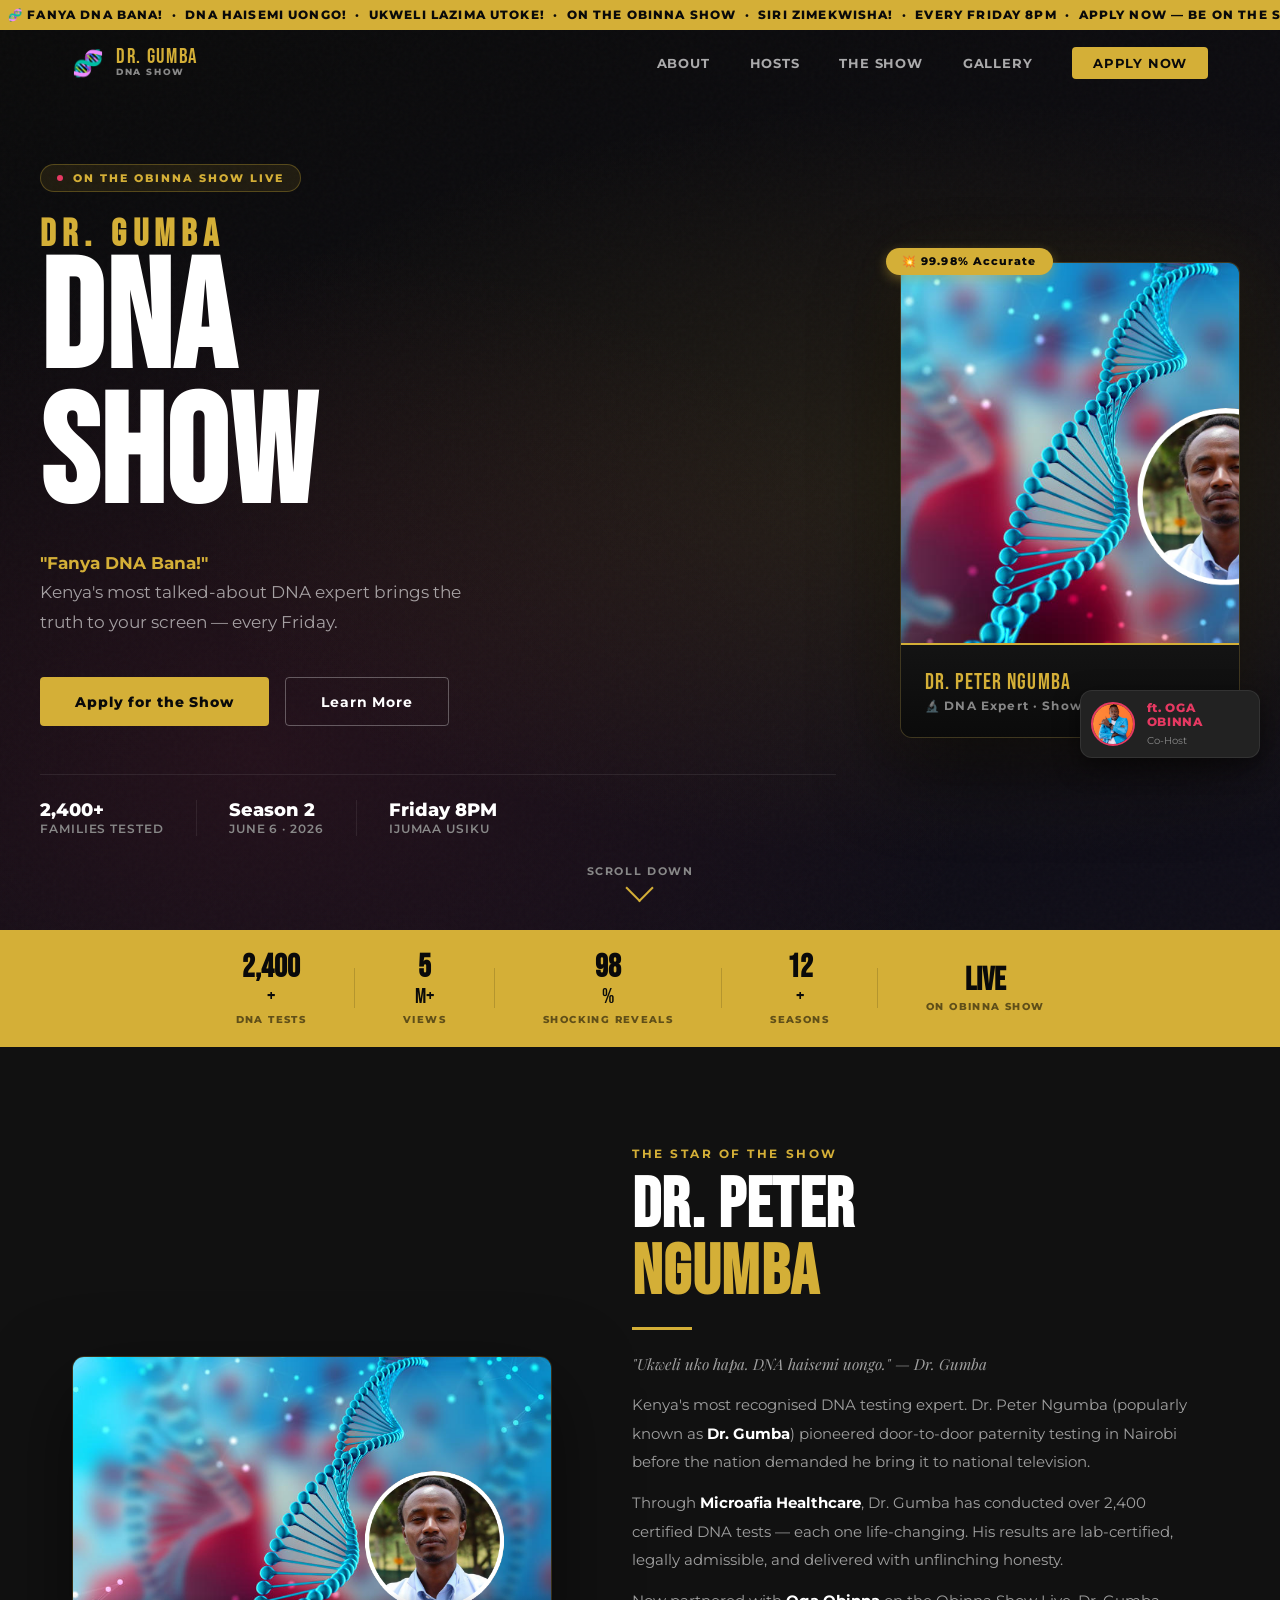
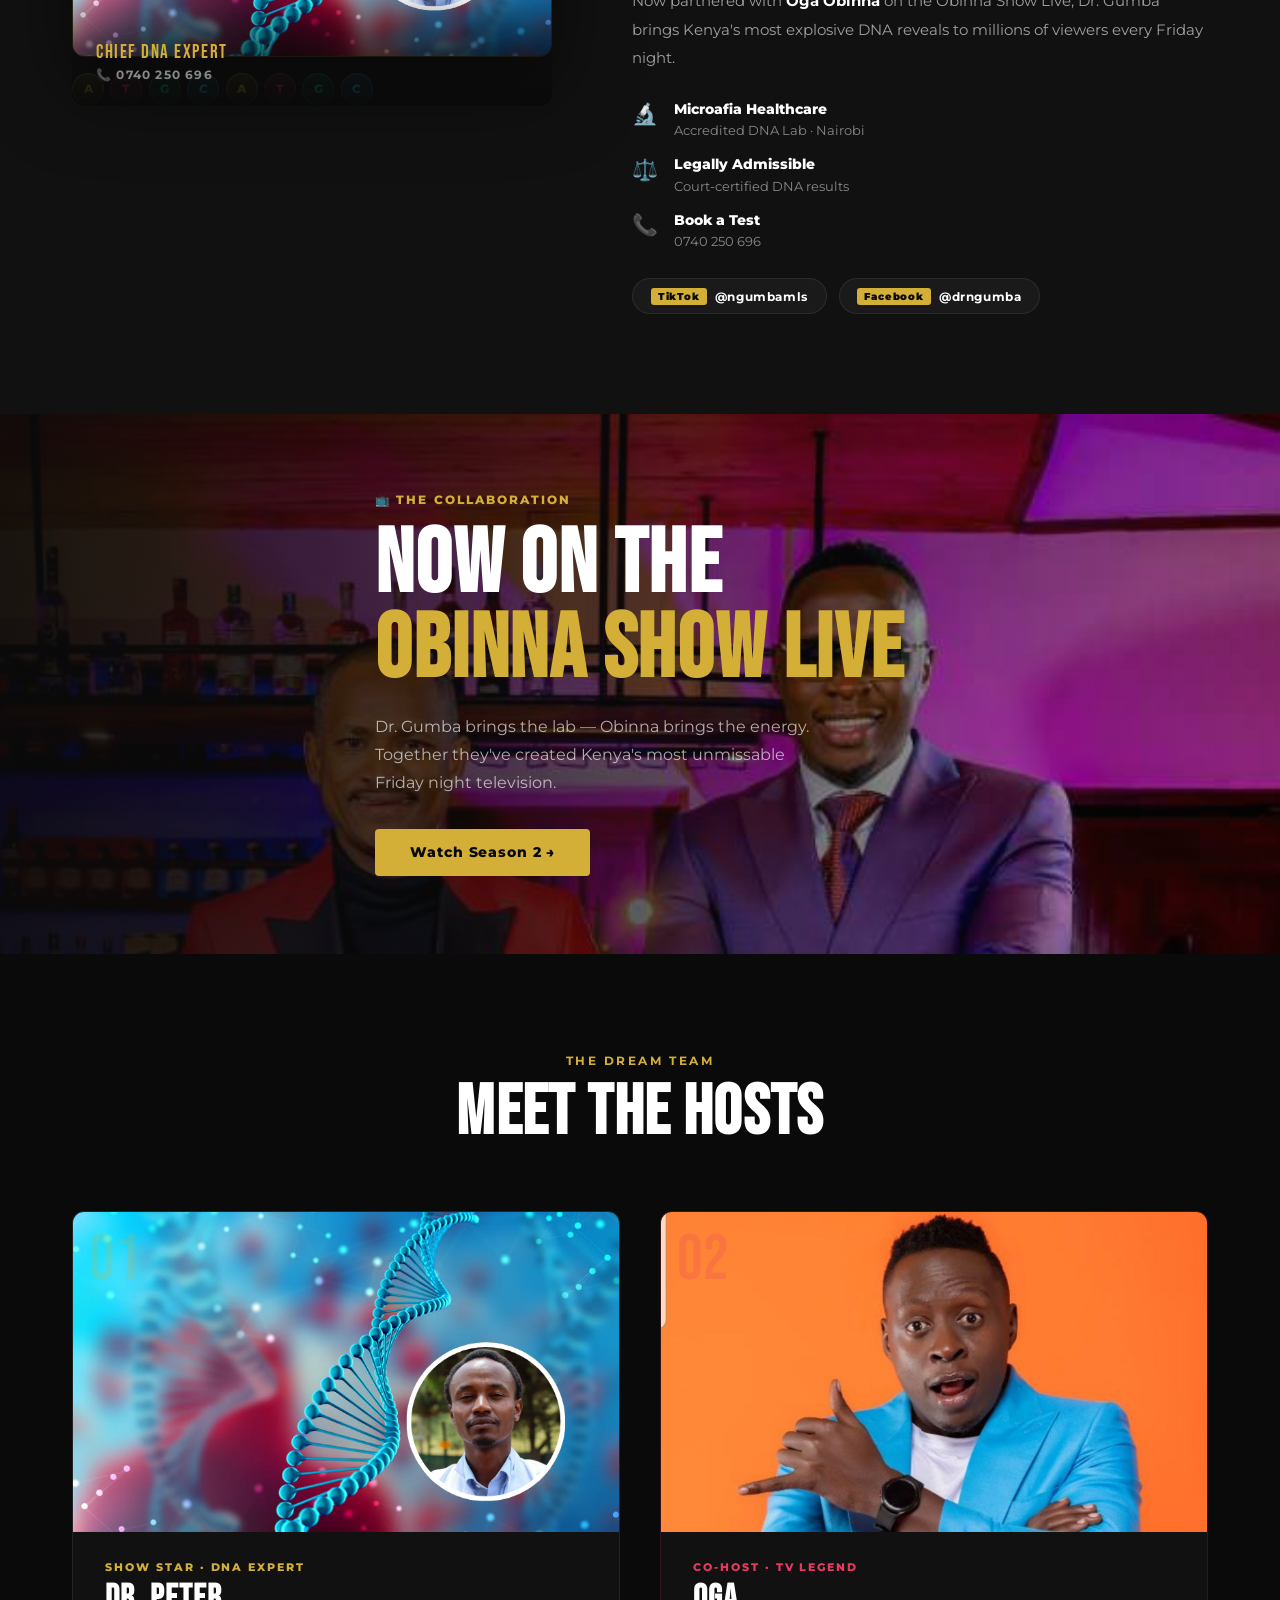
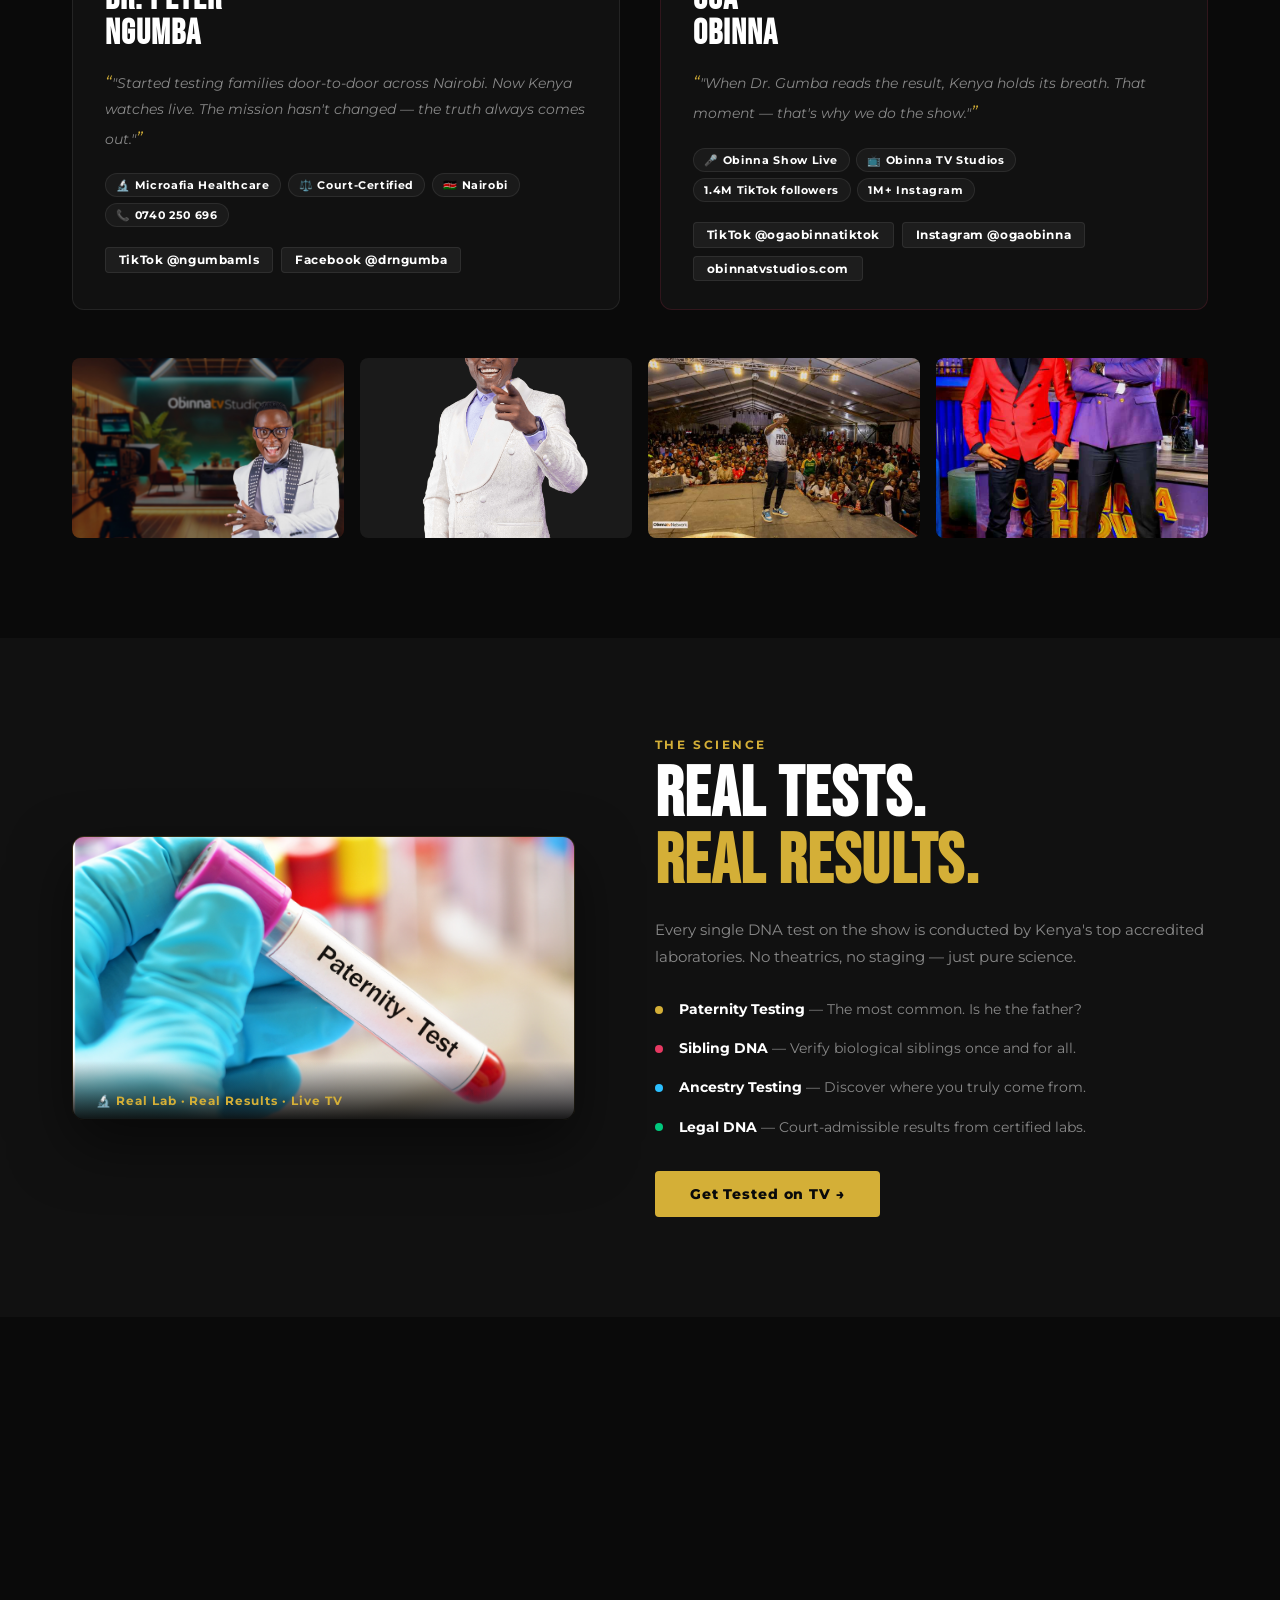
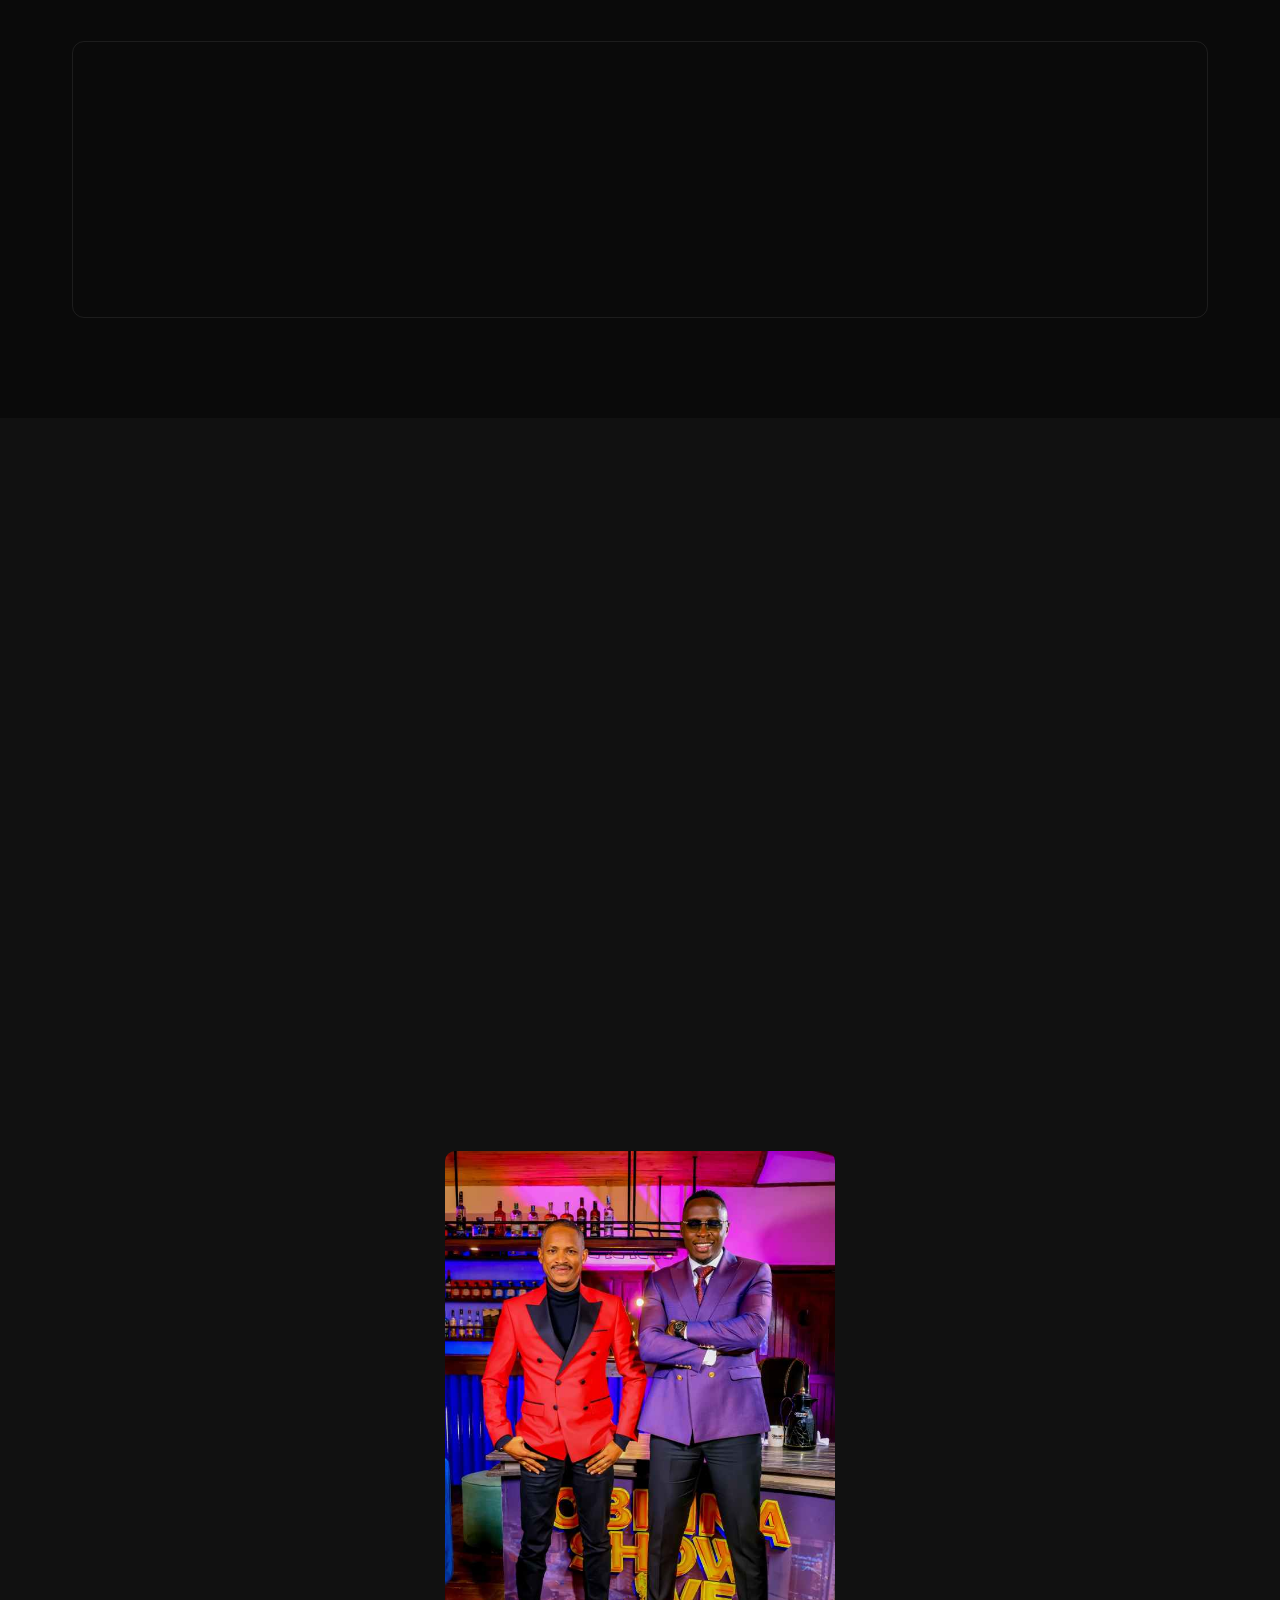
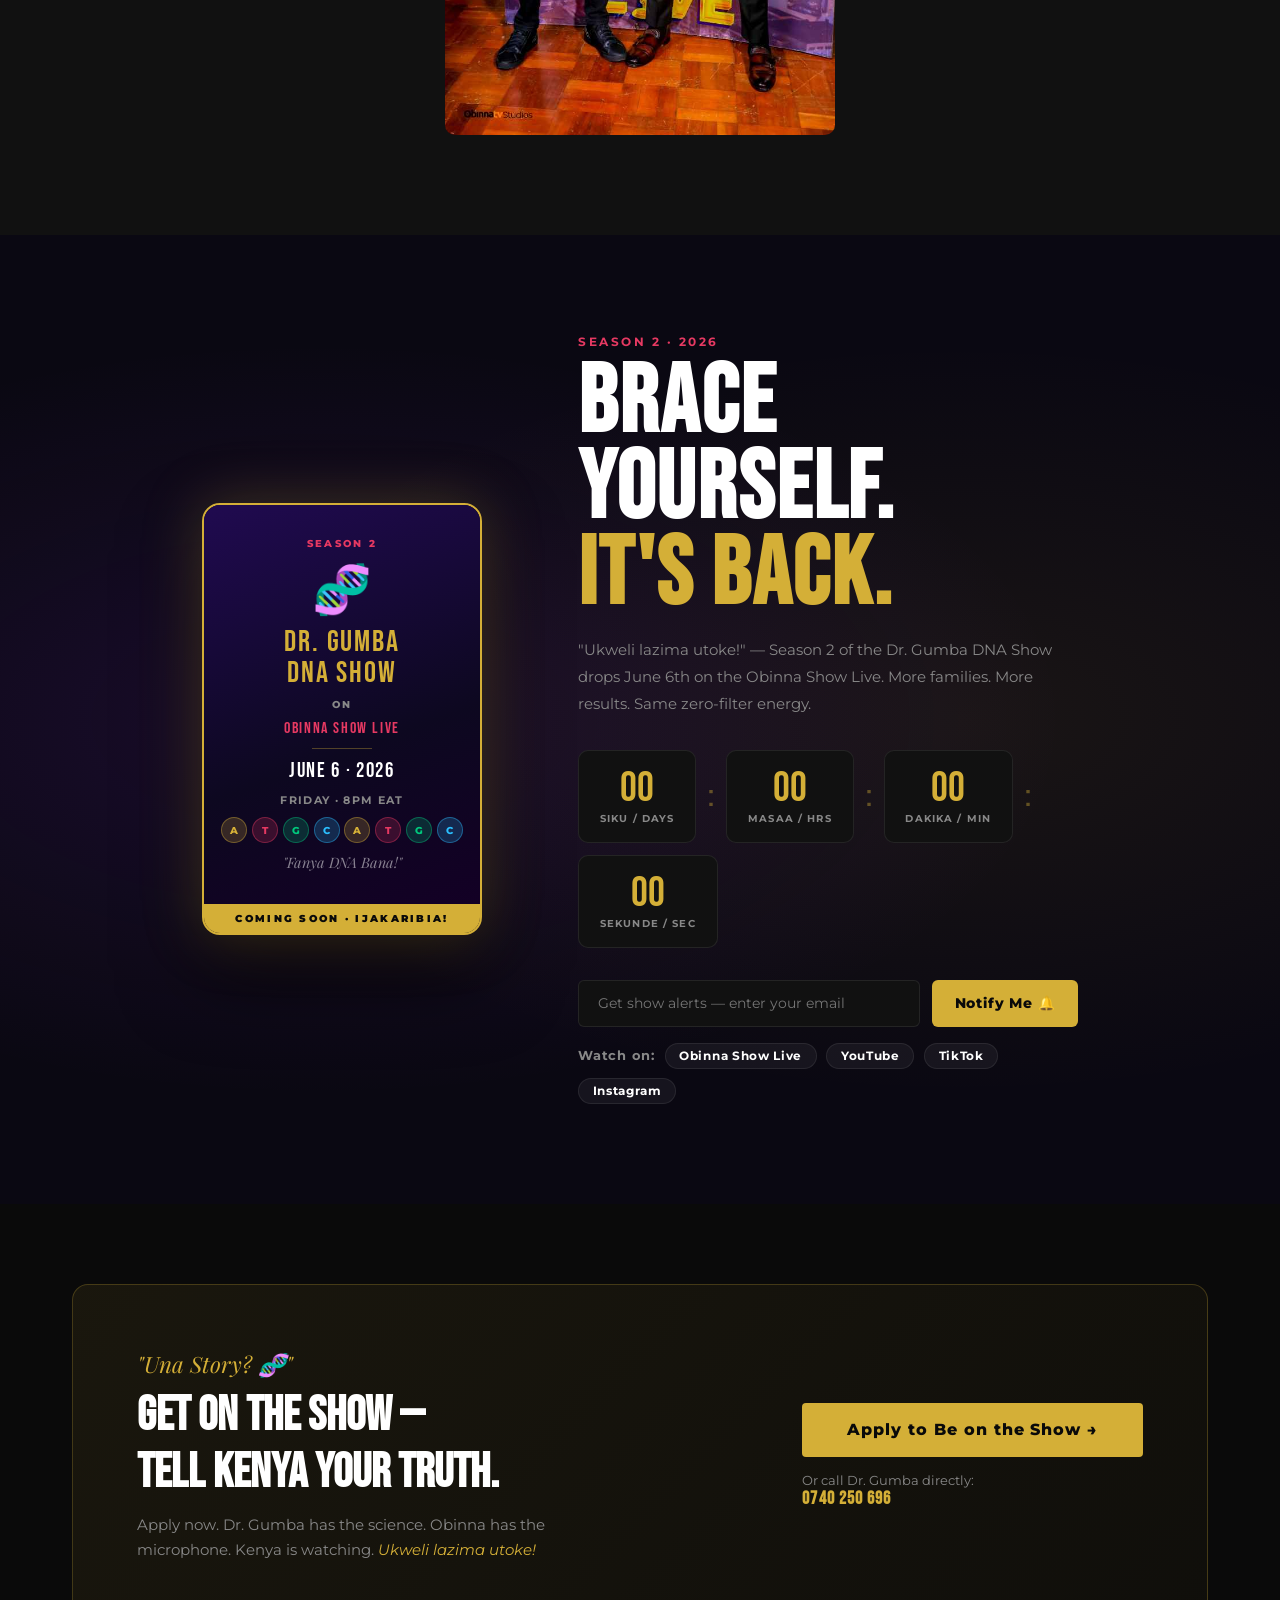
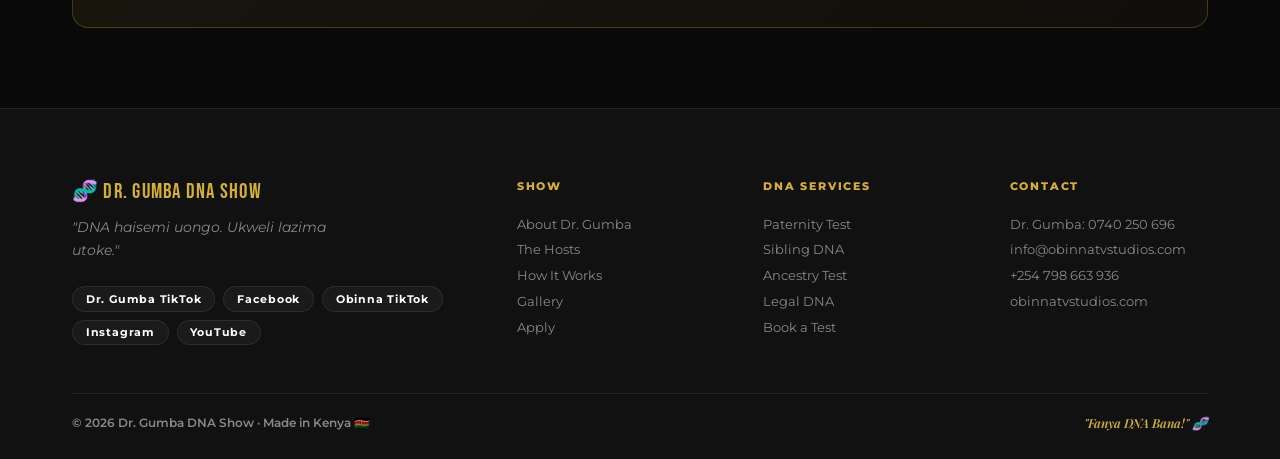
==== commit 7aa30d5c: "Complete redesign: premium clean design, Dr Gumba as star, Obinna Show branding - Full ground-up red" ====
--- a/index.html
+++ b/index.html
@@ -3,423 +3,581 @@
 <head>
   <meta charset="UTF-8" />
   <meta name="viewport" content="width=device-width, initial-scale=1.0" />
-  <title>Dr. Gumba DNA Show — Kenya's Wildest DNA Reality Show 🧬🔥</title>
-  <meta name="description" content="Kenya's most EXPLOSIVE DNA reality show. Dr. Gumba + Oga Obinna. Fanya DNA Bana! Ukweli lazima utoke. Every Friday 8PM NTV Kenya." />
+  <title>Dr. Gumba DNA Show — Kenya's #1 DNA Reality Show</title>
+  <meta name="description" content="Dr. Peter Ngumba's DNA Show on Obinna Show Live. Kenya's most explosive DNA reality show. Fanya DNA Bana!" />
   <link rel="preconnect" href="https://fonts.googleapis.com" />
-  <link href="https://fonts.googleapis.com/css2?family=Bebas+Neue&family=Bangers&family=Inter:wght@300;400;600;700;800;900&display=swap" rel="stylesheet" />
+  <link href="https://fonts.googleapis.com/css2?family=Montserrat:wght@400;600;700;800;900&family=Playfair+Display:wght@700;900&family=Bebas+Neue&display=swap" rel="stylesheet" />
   <link rel="stylesheet" href="style.css" />
 </head>
 <body>
 
-  <canvas id="confetti-canvas"></canvas>
-
-  <!-- ── TOP TICKER ── -->
-  <div class="top-ticker">
-    <div class="ticker-track">
-      <span>🔥 FANYA DNA BANA! &nbsp;•&nbsp;</span>
-      <span>🧬 DNA HAISEMI UONGO! &nbsp;•&nbsp;</span>
-      <span>💥 UKWELI LAZIMA UTOKE! &nbsp;•&nbsp;</span>
-      <span>📺 IJUMAA 8PM · NTV KENYA &nbsp;•&nbsp;</span>
-      <span>😱 SIRI ZIMEKWISHA! &nbsp;•&nbsp;</span>
-      <span>🎭 APPLY NOW — BE ON THE SHOW! &nbsp;•&nbsp;</span>
-      <span>🔥 FANYA DNA BANA! &nbsp;•&nbsp;</span>
-      <span>🧬 DNA HAISEMI UONGO! &nbsp;•&nbsp;</span>
-      <span>💥 UKWELI LAZIMA UTOKE! &nbsp;•&nbsp;</span>
-      <span>📺 IJUMAA 8PM · NTV KENYA &nbsp;•&nbsp;</span>
-      <span>😱 SIRI ZIMEKWISHA! &nbsp;•&nbsp;</span>
-      <span>🎭 APPLY NOW — BE ON THE SHOW! &nbsp;•&nbsp;</span>
+  <!-- TICKER -->
+  <div class="ticker-bar">
+    <div class="ticker-inner">
+      <span>🧬 FANYA DNA BANA! &nbsp;·&nbsp; DNA HAISEMI UONGO! &nbsp;·&nbsp; UKWELI LAZIMA UTOKE! &nbsp;·&nbsp; ON THE OBINNA SHOW &nbsp;·&nbsp; SIRI ZIMEKWISHA! &nbsp;·&nbsp; EVERY FRIDAY 8PM &nbsp;·&nbsp; APPLY NOW — BE ON THE SHOW! &nbsp;·&nbsp; 🧬 FANYA DNA BANA! &nbsp;·&nbsp; DNA HAISEMI UONGO! &nbsp;·&nbsp; UKWELI LAZIMA UTOKE! &nbsp;·&nbsp; ON THE OBINNA SHOW &nbsp;·&nbsp; SIRI ZIMEKWISHA! &nbsp;·&nbsp; EVERY FRIDAY 8PM &nbsp;·&nbsp; APPLY NOW — BE ON THE SHOW! &nbsp;·&nbsp;</span>
     </div>
   </div>
 
-  <!-- ── NAV ── -->
-  <nav id="navbar">
-    <div class="nav-wrap">
-      <a href="index.html" class="nav-logo">
-        <span>🧬</span>
-        <span>DR.<em>GUMBA</em> DNA</span>
+  <!-- NAV -->
+  <nav id="nav">
+    <div class="nav-container">
+      <a href="index.html" class="logo">
+        <div class="logo-icon">🧬</div>
+        <div class="logo-text">
+          <span class="logo-main">DR. GUMBA</span>
+          <span class="logo-sub">DNA SHOW</span>
+        </div>
       </a>
-      <ul class="nav-links" id="nav-links">
+      <ul class="nav-list" id="nav-list">
+        <li><a href="#about">About</a></li>
         <li><a href="#hosts">Hosts</a></li>
         <li><a href="#show">The Show</a></li>
-        <li><a href="#coming-soon">Tune In</a></li>
-        <li><a href="apply.html" class="nav-apply-btn">🎭 APPLY NOW</a></li>
+        <li><a href="#gallery">Gallery</a></li>
+        <li><a href="apply.html" class="nav-cta">Apply Now</a></li>
       </ul>
-      <button class="hamburger" id="hamburger">☰</button>
+      <button id="burger" class="burger" aria-label="Menu">
+        <span></span><span></span><span></span>
+      </button>
     </div>
   </nav>
 
-  <!-- ══════════════════════════════════════════
+  <!-- ═══════════════════════════════
        HERO
-  ══════════════════════════════════════════ -->
-  <section id="hero">
+  ═══════════════════════════════ -->
+  <header class="hero">
     <div class="hero-bg">
-      <div class="hbg-circle c1"></div>
-      <div class="hbg-circle c2"></div>
-      <div class="hbg-circle c3"></div>
-    </div>
-
-    <div class="hero-left" data-motion="fade-right">
-      <div class="hero-eyebrow">
-        <span class="live-pulse"></span>
-        KENYA'S WILDEST DNA SHOW
-      </div>
-      <h1 class="hero-h1">
-        <span class="h1-swahili">"FANYA DNA<br/>BANA!" 🧬</span>
-        <span class="h1-en">THE TRUTH<br/>WILL SET YOU FREE.<br/>OR DESTROY YOU.</span>
-      </h1>
-      <p class="hero-desc">No scripts. No edits. No mercy.<br/>Dr. Gumba has the results — Obinna has the microphone.<br/><strong>Kenya has never been the same.</strong></p>
-
-      <div class="hero-btns">
-        <a href="apply.html" class="btn-fire">🎭 Apply to Be on the Show</a>
-        <a href="#coming-soon" class="btn-ghost">📺 Watch Season 2</a>
-      </div>
-
-      <div class="hero-swahili-chips">
-        <span class="sw-chip">"Ukweli lazima utoke!" 💥</span>
-        <span class="sw-chip">"DNA haisemi uongo!" 🧬</span>
-        <span class="sw-chip">"Siri zimekwisha!" 😱</span>
-      </div>
-    </div>
-
-    <div class="hero-right" data-motion="fade-left">
-      <div class="hero-hosts-visual">
-        <!-- DR GUMBA card -->
-        <div class="hv-card gumba-card">
-          <div class="hvc-img-wrap">
-            <img src="images/gumba2.png" alt="Dr. Peter Gumba" />
-          </div>
-          <div class="hvc-name">DR. GUMBA</div>
-          <div class="hvc-role">🔬 DNA Expert</div>
-          <div class="hvc-quote">"Ukweli uko hapa."</div>
-        </div>
-
-        <div class="hv-vs">
-          <span>+</span>
-          <small>the</small>
-          <span>TRUTH</span>
-          <small>bomb</small>
-          <span>💣</span>
-        </div>
-
-        <!-- OBINNA card -->
-        <div class="hv-card obinna-card">
-          <div class="hvc-img-wrap obinna-wrap">
+      <div class="hero-gradient"></div>
+      <div class="hero-noise"></div>
+    </div>
+
+    <div class="hero-body">
+      <div class="hero-left" data-reveal="left">
+        <div class="show-badge">
+          <span class="badge-dot"></span>
+          ON THE OBINNA SHOW LIVE
+        </div>
+        <h1 class="hero-h1">
+          <span class="h1-small">DR. GUMBA</span>
+          <span class="h1-big">DNA<br/>SHOW</span>
+        </h1>
+        <p class="hero-tagline">
+          <em>"Fanya DNA Bana!"</em><br/>
+          Kenya's most talked-about DNA expert brings the truth to your screen — every Friday.
+        </p>
+        <div class="hero-actions">
+          <a href="apply.html" class="btn-primary">Apply for the Show</a>
+          <a href="#about" class="btn-secondary">Learn More</a>
+        </div>
+        <div class="hero-meta">
+          <div class="meta-item">
+            <strong>2,400+</strong>
+            <span>Families Tested</span>
+          </div>
+          <div class="meta-sep"></div>
+          <div class="meta-item">
+            <strong>Season 2</strong>
+            <span>June 6 · 2026</span>
+          </div>
+          <div class="meta-sep"></div>
+          <div class="meta-item">
+            <strong>Friday 8PM</strong>
+            <span>Ijumaa Usiku</span>
+          </div>
+        </div>
+      </div>
+
+      <div class="hero-right" data-reveal="right">
+        <div class="hero-img-stack">
+          <div class="his-main">
+            <img src="images/gumba2.png" alt="Dr. Peter Ngumba" class="his-photo" />
+            <div class="his-card">
+              <div class="his-card-name">DR. PETER NGUMBA</div>
+              <div class="his-card-title">🔬 DNA Expert · Show Host</div>
+            </div>
+          </div>
+          <div class="his-collab">
             <img src="images/obinna-profile.jpg" alt="Oga Obinna" />
-          </div>
-          <div class="hvc-name">OGA OBINNA</div>
-          <div class="hvc-role">🎤 Show Host</div>
-          <div class="hvc-quote">"Wazi kabisa! 😂"</div>
-        </div>
-      </div>
-
-      <!-- floating stat pills -->
-      <div class="float-pill pill-a" data-motion="zoom-in">😱 2,400+ Families Tested</div>
-      <div class="float-pill pill-b" data-motion="zoom-in">🔥 5M+ Total Views</div>
-      <div class="float-pill pill-c" data-motion="zoom-in">📺 NTV Kenya • Ijumaa 8PM</div>
-    </div>
-  </section>
-
-  <!-- ── STATS BAR ── -->
-  <div class="stats-bar">
-    <div class="sb-item">
-      <span class="sb-num" data-count="2400">0</span><span>+</span>
+            <div class="his-collab-text">
+              <strong>ft. OGA OBINNA</strong>
+              <span>Co-Host</span>
+            </div>
+          </div>
+          <div class="his-badge-pill">💥 99.98% Accurate</div>
+        </div>
+      </div>
+    </div>
+
+    <a href="#about" class="scroll-down">
+      <span>Scroll Down</span>
+      <div class="scroll-arrow"></div>
+    </a>
+  </header>
+
+  <!-- ═══════════════════════════════
+       STATS STRIP
+  ═══════════════════════════════ -->
+  <div class="stats-strip">
+    <div class="ss-item">
+      <strong class="ss-num" data-count="2400">0</strong><span>+</span>
       <small>DNA Tests</small>
     </div>
-    <div class="sb-div">🧬</div>
-    <div class="sb-item">
-      <span class="sb-num" data-count="98">0</span><span>%</span>
-      <small>Shocking Results</small>
-    </div>
-    <div class="sb-div">💥</div>
-    <div class="sb-item">
-      <span class="sb-num" data-count="5">0</span><span>M+</span>
-      <small>YouTube Views</small>
-    </div>
-    <div class="sb-div">😱</div>
-    <div class="sb-item">
-      <span class="sb-num" data-count="12">0</span><span>+</span>
+    <div class="ss-line"></div>
+    <div class="ss-item">
+      <strong class="ss-num" data-count="5">0</strong><span>M+</span>
+      <small>Views</small>
+    </div>
+    <div class="ss-line"></div>
+    <div class="ss-item">
+      <strong class="ss-num" data-count="98">0</strong><span>%</span>
+      <small>Shocking Reveals</small>
+    </div>
+    <div class="ss-line"></div>
+    <div class="ss-item">
+      <strong class="ss-num" data-count="12">0</strong><span>+</span>
       <small>Seasons</small>
     </div>
+    <div class="ss-line"></div>
+    <div class="ss-item">
+      <strong>LIVE</strong>
+      <small>On Obinna Show</small>
+    </div>
   </div>
 
-  <!-- ══════════════════════════════════════════
+  <!-- ═══════════════════════════════
+       ABOUT DR. GUMBA
+  ═══════════════════════════════ -->
+  <section id="about" class="section about-section">
+    <div class="container">
+      <div class="about-grid">
+        <div class="about-img-col" data-reveal="left">
+          <div class="about-img-wrap">
+            <img src="images/gumba2.png" alt="Dr. Peter Ngumba" class="about-main-img" />
+            <div class="about-img-badge">
+              <div class="aib-label">Chief DNA Expert</div>
+              <div class="aib-contact">📞 0740 250 696</div>
+            </div>
+            <div class="about-dna-bar">
+              <span class="db a">A</span><span class="db t">T</span>
+              <span class="db g">G</span><span class="db c">C</span>
+              <span class="db a">A</span><span class="db t">T</span>
+              <span class="db g">G</span><span class="db c">C</span>
+            </div>
+          </div>
+        </div>
+
+        <div class="about-text-col" data-reveal="right">
+          <div class="section-eyebrow">The Star of the Show</div>
+          <h2 class="section-title">DR. PETER<br/><span class="accent-gold">NGUMBA</span></h2>
+          <div class="about-divider"></div>
+          <p class="about-lead">"Ukweli uko hapa. DNA haisemi uongo." — Dr. Gumba</p>
+          <p>Kenya's most recognised DNA testing expert. Dr. Peter Ngumba (popularly known as <strong>Dr. Gumba</strong>) pioneered door-to-door paternity testing in Nairobi before the nation demanded he bring it to national television.</p>
+          <p>Through <strong>Microafia Healthcare</strong>, Dr. Gumba has conducted over 2,400 certified DNA tests — each one life-changing. His results are lab-certified, legally admissible, and delivered with unflinching honesty.</p>
+          <p>Now partnered with <strong>Oga Obinna</strong> on the Obinna Show Live, Dr. Gumba brings Kenya's most explosive DNA reveals to millions of viewers every Friday night.</p>
+
+          <div class="about-facts">
+            <div class="af-item">
+              <div class="af-icon">🔬</div>
+              <div>
+                <strong>Microafia Healthcare</strong>
+                <span>Accredited DNA Lab · Nairobi</span>
+              </div>
+            </div>
+            <div class="af-item">
+              <div class="af-icon">⚖️</div>
+              <div>
+                <strong>Legally Admissible</strong>
+                <span>Court-certified DNA results</span>
+              </div>
+            </div>
+            <div class="af-item">
+              <div class="af-icon">📞</div>
+              <div>
+                <strong>Book a Test</strong>
+                <span>0740 250 696</span>
+              </div>
+            </div>
+          </div>
+
+          <div class="about-socials">
+            <a href="https://www.tiktok.com/@ngumbamls" target="_blank" class="as-link">
+              <span class="as-icon">TikTok</span> @ngumbamls
+            </a>
+            <a href="https://www.facebook.com/drngumba" target="_blank" class="as-link">
+              <span class="as-icon">Facebook</span> @drngumba
+            </a>
+          </div>
+        </div>
+      </div>
+    </div>
+  </section>
+
+  <!-- ═══════════════════════════════
+       ON THE OBINNA SHOW
+  ═══════════════════════════════ -->
+  <section class="show-collab-section">
+    <div class="scb-bg">
+      <img src="images/obtv_WhatsApp-Image-2025-07-29-at-03.28.15_bc37eeba.jpg" alt="On the Obinna Show Live" class="scb-bg-img" />
+      <div class="scb-overlay"></div>
+    </div>
+    <div class="container">
+      <div class="scb-content" data-reveal="up">
+        <div class="scb-tag">📺 The Collaboration</div>
+        <h2 class="scb-title">NOW ON THE<br/><span class="accent-gold">OBINNA SHOW LIVE</span></h2>
+        <p class="scb-sub">Dr. Gumba brings the lab — Obinna brings the energy. Together they've created Kenya's most unmissable Friday night television.</p>
+        <a href="#coming-soon" class="btn-primary">Watch Season 2 →</a>
+      </div>
+    </div>
+  </section>
+
+  <!-- ═══════════════════════════════
        HOSTS
-  ══════════════════════════════════════════ -->
+  ═══════════════════════════════ -->
   <section id="hosts" class="section hosts-section">
     <div class="container">
-      <div class="section-hdr" data-motion="fade-up">
-        <div class="s-tag">Meet The Dream Team</div>
-        <h2>THE PEOPLE WHO<br/><span class="txt-pink">EXPOSE YOUR SECRETS 👀</span></h2>
-        <p class="s-sub">"Habari gani, Kenya? The duo that changed everything is back."</p>
-      </div>
-
-      <div class="hosts-grid">
-        <!-- DR GUMBA -->
-        <div class="host-card" data-motion="fade-right">
-          <div class="hc-img-container">
-            <div class="hc-blob yellow-blob"></div>
-            <img src="images/gumba2.png" alt="Dr. Peter Gumba" class="hc-photo" />
-            <div class="hc-badge-tag ytag">CHIEF DNA EXPERT</div>
-          </div>
-          <div class="hc-body">
-            <h3 class="hc-name txt-yellow">DR. PETER NGUMBA</h3>
-            <div class="hc-title-sub">Kenya's #1 DNA Specialist · Microafia Healthcare</div>
-            <p class="hc-bio">Started with door-to-door paternity tests in Nairobi and ended up with a national TV show — because Kenya DEMANDED the truth. Dr. Gumba has tested over 2,400 families and his results have never been wrong.</p>
-            <p class="hc-bio"><em>"Ukweli uko hapa. DNA haisemi uongo."</em> — Dr. Gumba</p>
-            <div class="hc-tags">
-              <span>🔬 Lab Certified</span><span>⚖️ Court Admissible</span>
-              <span>🇰🇪 Nairobi Based</span><span>📞 0740 250 696</span>
-            </div>
-            <div class="hc-socials">
-              <a href="https://www.tiktok.com/@ngumbamls" target="_blank" class="hs-link tiktok">TikTok @ngumbamls</a>
-              <a href="https://www.facebook.com/drngumba" target="_blank" class="hs-link fb">Facebook @drngumba</a>
-            </div>
-          </div>
-        </div>
-
-        <!-- OGA OBINNA -->
-        <div class="host-card obinna-hcard" data-motion="fade-left">
-          <div class="hc-img-container">
-            <div class="hc-blob pink-blob"></div>
-            <img src="images/obinna-profile.jpg" alt="Oga Obinna" class="hc-photo obinna-photo" />
-            <div class="hc-badge-tag ptag">CO-HOST & TV LEGEND</div>
-          </div>
-          <div class="hc-body">
-            <h3 class="hc-name txt-pink">OGA OBINNA</h3>
-            <div class="hc-title-sub">Comedian · TV Host · Media Mogul · Obinna TV Studios</div>
-            <p class="hc-bio">1.4M TikTok followers. 1M+ on Instagram. Multiple YouTube channels. Oga Obinna has built East Africa's biggest media empire — and he brings ALL that energy to the DNA reveal stage. Nobody reacts like Obinna.</p>
-            <p class="hc-bio"><em>"Wazi kabisa! Hii ni ukweli wa kweli!"</em> — Oga Obinna</p>
-            <div class="hc-tags">
-              <span>🎤 Zero Chill</span><span>😂 Iconic Reactions</span>
-              <span>📺 Obinna TV Studios</span><span>🏆 EA's Best Host</span>
-            </div>
-            <div class="hc-socials">
-              <a href="https://www.tiktok.com/@ogaobinnatiktok" target="_blank" class="hs-link tiktok">TikTok @ogaobinnatiktok</a>
-              <a href="https://www.instagram.com/ogaobinna" target="_blank" class="hs-link ig">Instagram @ogaobinna</a>
-              <a href="https://obinnatvstudios.com" target="_blank" class="hs-link web">obinnatvstudios.com</a>
-            </div>
-          </div>
-        </div>
-      </div>
-    </div>
-  </section>
-
-  <!-- ── DNA IMAGE BANNER ── -->
-  <section class="dna-img-section">
-    <div class="di-left" data-motion="fade-right">
-      <div class="di-img-wrap">
-        <img src="images/dna-kenya.png" alt="DNA Paternity Test Kenya" />
-        <div class="di-label">🔬 Real Test. Real Results. On Live TV.</div>
-      </div>
-    </div>
-    <div class="di-right" data-motion="fade-left">
-      <div class="s-tag">The Science Is Real</div>
-      <h2>REAL TESTS.<br/><span class="txt-yellow">REAL DRAMA.</span><br/>WAZI KABISA.</h2>
-      <ul class="di-list">
-        <li>🧬 <strong>Paternity Testing</strong> — Is he the father? Kenya needs to know.</li>
-        <li>👨‍👩‍👧 <strong>Sibling DNA</strong> — Are you really related? Find out live.</li>
-        <li>🌍 <strong>Ancestry Testing</strong> — Where do you really come from?</li>
-        <li>⚖️ <strong>Legal DNA</strong> — Court-admissible results, certified labs.</li>
-      </ul>
-      <a href="apply.html" class="btn-fire" style="margin-top:1.5rem">🧬 Get Tested on TV →</a>
-    </div>
-  </section>
-
-  <!-- ══════════════════════════════════════════
-       SHOW FORMAT
-  ══════════════════════════════════════════ -->
-  <section id="show" class="section show-section">
-    <div class="container">
-      <div class="section-hdr" data-motion="fade-up">
-        <div class="s-tag">How The Show Works</div>
-        <h2>FOUR STEPS.<br/><span class="txt-yellow">INFINITE DRAMA.</span> 🎭</h2>
-      </div>
-      <div class="show-steps">
-        <div class="step" data-motion="fade-up" style="--d:.0s">
-          <div class="step-icon">📩</div>
-          <div class="step-num">01</div>
-          <h4>OMBA NAFASI</h4>
-          <p>Apply online. Tell us your story. Kwa nini unahitaji DNA test? The more real, the better.</p>
-        </div>
-        <div class="step-arr">→</div>
-        <div class="step" data-motion="fade-up" style="--d:.12s">
-          <div class="step-icon">🔬</div>
-          <div class="step-num">02</div>
-          <h4>DR. GUMBA TESTS</h4>
-          <p>Dr. Gumba runs the real test in the lab. Results sealed. Nobody sees them until show night.</p>
-        </div>
-        <div class="step-arr">→</div>
-        <div class="step" data-motion="fade-up" style="--d:.24s">
-          <div class="step-icon">🎤</div>
-          <div class="step-num">03</div>
-          <h4>OBINNA ANAULIZA</h4>
-          <p>Oga Obinna interviews everyone live. Hakuna siri. Hakuna mwisho. Kenya is watching.</p>
-        </div>
-        <div class="step-arr">→</div>
-        <div class="step boom-step" data-motion="fade-up" style="--d:.36s">
-          <div class="step-icon">💥</div>
-          <div class="step-num">04</div>
-          <h4>THE REVEAL 💣</h4>
-          <p>The envelope opens LIVE. Kenya reacts. Someone cries. Someone runs. Nobody forgets.</p>
-        </div>
-      </div>
-    </div>
-  </section>
-
-  <!-- ══════════════════════════════════════════
-       COMING SOON
-  ══════════════════════════════════════════ -->
-  <section id="coming-soon" class="cs-section">
-    <div class="cs-bg-glow"></div>
-
-    <div class="cs-poster-col" data-motion="fade-right">
-      <div class="show-poster-card">
-        <div class="spc-shine"></div>
-        <div class="spc-inner">
-          <div class="spc-s2">🔥 SEASON 2</div>
-          <div class="spc-logo">🧬</div>
-          <div class="spc-title">DR. GUMBA<br/>DNA SHOW</div>
-          <div class="spc-vs">ft.</div>
-          <div class="spc-host">OGA OBINNA</div>
-          <div class="spc-sep"></div>
-          <div class="spc-date">JUNE 6 · 2026</div>
-          <div class="spc-time">8PM EAT</div>
-          <div class="spc-channel">NTV KENYA &amp; YOUTUBE</div>
-          <div class="spc-bases">
-            <span class="dna-b a">A</span><span class="dna-b t">T</span>
-            <span class="dna-b g">G</span><span class="dna-b c">C</span>
-            <span class="dna-b a">A</span><span class="dna-b t">T</span>
-            <span class="dna-b g">G</span><span class="dna-b c">C</span>
-          </div>
-          <div class="spc-swahili">"Fanya DNA Bana!"</div>
-        </div>
-        <div class="spc-ribbon">COMING SOON</div>
-      </div>
-    </div>
-
-    <div class="cs-info-col" data-motion="fade-left">
-      <div class="cs-tag-badge">🎬 NEW SEASON ALERT</div>
-      <h2 class="cs-h2">BRACE<br/>YOURSELF.<br/><span class="txt-pink">IT'S BACK. 🔥</span></h2>
-      <p class="cs-sub">"Ukweli lazima utoke!" — Season 2 drops Friday June 6th, 2026. Bigger reveals. More drama. Same ZERO filter energy you love.</p>
+      <div class="section-hdr centered" data-reveal="up">
+        <div class="section-eyebrow">The Dream Team</div>
+        <h2 class="section-title">MEET THE HOSTS</h2>
+      </div>
+
+      <div class="hosts-duo">
+        <!-- DR GUMBA PRIMARY -->
+        <div class="host-feature" data-reveal="left">
+          <div class="hf-img-wrap">
+            <img src="images/gumba2.png" alt="Dr. Peter Ngumba" class="hf-img" />
+            <div class="hf-number">01</div>
+          </div>
+          <div class="hf-info">
+            <div class="hf-role gold">SHOW STAR · DNA EXPERT</div>
+            <h3 class="hf-name">Dr. Peter<br/>Ngumba</h3>
+            <p>"Started testing families door-to-door across Nairobi. Now Kenya watches live. The mission hasn't changed — the truth always comes out."</p>
+            <div class="hf-chips">
+              <span>🔬 Microafia Healthcare</span>
+              <span>⚖️ Court-Certified</span>
+              <span>🇰🇪 Nairobi</span>
+              <span>📞 0740 250 696</span>
+            </div>
+            <div class="hf-socials-row">
+              <a href="https://www.tiktok.com/@ngumbamls" target="_blank">TikTok @ngumbamls</a>
+              <a href="https://www.facebook.com/drngumba" target="_blank">Facebook @drngumba</a>
+            </div>
+          </div>
+        </div>
+
+        <!-- OBINNA CO-HOST -->
+        <div class="host-feature secondary" data-reveal="right">
+          <div class="hf-img-wrap">
+            <img src="images/obinna-profile.jpg" alt="Oga Obinna" class="hf-img" />
+            <div class="hf-number alt">02</div>
+          </div>
+          <div class="hf-info">
+            <div class="hf-role pink">CO-HOST · TV LEGEND</div>
+            <h3 class="hf-name">Oga<br/>Obinna</h3>
+            <p>"When Dr. Gumba reads the result, Kenya holds its breath. That moment — that's why we do the show."</p>
+            <div class="hf-chips">
+              <span>🎤 Obinna Show Live</span>
+              <span>📺 Obinna TV Studios</span>
+              <span>1.4M TikTok followers</span>
+              <span>1M+ Instagram</span>
+            </div>
+            <div class="hf-socials-row">
+              <a href="https://www.tiktok.com/@ogaobinnatiktok" target="_blank">TikTok @ogaobinnatiktok</a>
+              <a href="https://www.instagram.com/ogaobinna" target="_blank">Instagram @ogaobinna</a>
+              <a href="https://obinnatvstudios.com" target="_blank">obinnatvstudios.com</a>
+            </div>
+          </div>
+        </div>
+      </div>
+
+      <!-- Obinna extra photos row -->
+      <div class="host-extra-row">
+        <div class="her-item" data-reveal="up" style="--d:.0s">
+          <img src="images/obinna-show.jpg" alt="Oga Obinna at studio" />
+          <span>Obinna TV Studios</span>
+        </div>
+        <div class="her-item" data-reveal="up" style="--d:.1s">
+          <img src="images/obinna-formal.png" alt="Oga Obinna formal" />
+          <span>Show Night Ready</span>
+        </div>
+        <div class="her-item" data-reveal="up" style="--d:.2s">
+          <img src="images/obinna-mc.jpg" alt="Oga Obinna MC" />
+          <span>On Stage</span>
+        </div>
+        <div class="her-item" data-reveal="up" style="--d:.3s">
+          <img src="images/obtv_WhatsApp-Image-2025-07-29-at-03.28.15_bc37eeba.jpg" alt="On Set" />
+          <span>Obinna Show Live Set</span>
+        </div>
+      </div>
+    </div>
+  </section>
+
+  <!-- ═══════════════════════════════
+       DNA TEST SECTION
+  ═══════════════════════════════ -->
+  <section class="dna-test-section section">
+    <div class="container">
+      <div class="dts-grid">
+        <div class="dts-img" data-reveal="left">
+          <img src="images/dna-kenya.png" alt="DNA Paternity Test Kenya" />
+          <div class="dts-img-label">🔬 Real Lab · Real Results · Live TV</div>
+        </div>
+        <div class="dts-content" data-reveal="right">
+          <div class="section-eyebrow">The Science</div>
+          <h2 class="section-title">REAL TESTS.<br/><span class="accent-gold">REAL RESULTS.</span></h2>
+          <p>Every single DNA test on the show is conducted by Kenya's top accredited laboratories. No theatrics, no staging — just pure science.</p>
+          <div class="test-types">
+            <div class="tt-row">
+              <span class="tt-dot gold"></span>
+              <div><strong>Paternity Testing</strong> — The most common. Is he the father?</div>
+            </div>
+            <div class="tt-row">
+              <span class="tt-dot pink"></span>
+              <div><strong>Sibling DNA</strong> — Verify biological siblings once and for all.</div>
+            </div>
+            <div class="tt-row">
+              <span class="tt-dot blue"></span>
+              <div><strong>Ancestry Testing</strong> — Discover where you truly come from.</div>
+            </div>
+            <div class="tt-row">
+              <span class="tt-dot green"></span>
+              <div><strong>Legal DNA</strong> — Court-admissible results from certified labs.</div>
+            </div>
+          </div>
+          <a href="apply.html" class="btn-primary" style="margin-top:2rem">Get Tested on TV →</a>
+        </div>
+      </div>
+    </div>
+  </section>
+
+  <!-- ═══════════════════════════════
+       THE SHOW — HOW IT WORKS
+  ═══════════════════════════════ -->
+  <section id="show" class="section show-steps-section">
+    <div class="container">
+      <div class="section-hdr centered" data-reveal="up">
+        <div class="section-eyebrow">How It Works</div>
+        <h2 class="section-title">FOUR STEPS TO<br/><span class="accent-gold">THE TRUTH 💣</span></h2>
+      </div>
+
+      <div class="steps-row">
+        <div class="step-block" data-reveal="up" style="--d:.0s">
+          <div class="step-icon-wrap yellow-wrap"><span>📩</span></div>
+          <div class="step-content">
+            <div class="step-label">Step 01</div>
+            <h4>Omba Nafasi</h4>
+            <p>Apply online with your story. Our team reads every submission. Kwa nini unahitaji DNA test?</p>
+          </div>
+        </div>
+        <div class="step-conn"></div>
+        <div class="step-block" data-reveal="up" style="--d:.1s">
+          <div class="step-icon-wrap red-wrap"><span>🔬</span></div>
+          <div class="step-content">
+            <div class="step-label">Step 02</div>
+            <h4>Dr. Gumba Tests</h4>
+            <p>Dr. Gumba runs the real DNA test in the lab. Results are sealed until show night.</p>
+          </div>
+        </div>
+        <div class="step-conn"></div>
+        <div class="step-block" data-reveal="up" style="--d:.2s">
+          <div class="step-icon-wrap purple-wrap"><span>🎤</span></div>
+          <div class="step-content">
+            <div class="step-label">Step 03</div>
+            <h4>Obinna Anauliza</h4>
+            <p>Oga Obinna interviews everyone live on the Obinna Show. Hakuna siri. Hakuna mwisho.</p>
+          </div>
+        </div>
+        <div class="step-conn"></div>
+        <div class="step-block boom" data-reveal="up" style="--d:.3s">
+          <div class="step-icon-wrap gold-wrap"><span>💥</span></div>
+          <div class="step-content">
+            <div class="step-label">Step 04</div>
+            <h4>The Reveal</h4>
+            <p>The envelope opens live. Kenya reacts. Someone's life changes forever. <em>Ukweli umefika.</em></p>
+          </div>
+        </div>
+      </div>
+    </div>
+  </section>
+
+  <!-- ═══════════════════════════════
+       GALLERY
+  ═══════════════════════════════ -->
+  <section id="gallery" class="section gallery-section">
+    <div class="container">
+      <div class="section-hdr centered" data-reveal="up">
+        <div class="section-eyebrow">Photo Gallery</div>
+        <h2 class="section-title">THE FACES OF<br/><span class="accent-gold">THE TRUTH 📸</span></h2>
+      </div>
+
+      <div class="gallery-masonry">
+        <div class="gm-col">
+          <div class="gm-item large" data-reveal="up">
+            <img src="images/gumba2.png" alt="Dr. Peter Ngumba" />
+            <div class="gm-caption">Dr. Peter Ngumba — Kenya's DNA Expert</div>
+          </div>
+          <div class="gm-item" data-reveal="up" style="--d:.2s">
+            <img src="images/dna-kenya.png" alt="DNA Test" />
+            <div class="gm-caption">Paternity Test — Real Lab, Real Results</div>
+          </div>
+        </div>
+        <div class="gm-col middle-col">
+          <div class="gm-item" data-reveal="up" style="--d:.1s">
+            <img src="images/obinna-profile.jpg" alt="Oga Obinna" />
+            <div class="gm-caption">Oga Obinna — Co-Host</div>
+          </div>
+          <div class="gm-item" data-reveal="up" style="--d:.25s">
+            <img src="images/obtv_WhatsApp-Image-2025-07-29-at-03.28.15_bc37eeba.jpg" alt="Obinna Show Live" />
+            <div class="gm-caption">On Set — Obinna Show Live</div>
+          </div>
+        </div>
+        <div class="gm-col">
+          <div class="gm-item" data-reveal="up" style="--d:.15s">
+            <img src="images/obinna-show.jpg" alt="Obinna TV Studios" />
+            <div class="gm-caption">Obinna TV Studios — Behind the Scenes</div>
+          </div>
+          <div class="gm-item" data-reveal="up" style="--d:.3s">
+            <img src="images/obinna-formal.png" alt="Oga Obinna formal" />
+            <div class="gm-caption">Oga Obinna — Show Night</div>
+          </div>
+        </div>
+      </div>
+    </div>
+  </section>
+
+  <!-- ═══════════════════════════════
+       COMING SOON / SEASON 2
+  ═══════════════════════════════ -->
+  <section id="coming-soon" class="coming-soon-section">
+    <div class="cs-left" data-reveal="left">
+      <div class="show-poster">
+        <div class="sp-shine"></div>
+        <div class="sp-body">
+          <div class="sp-season-badge">SEASON 2</div>
+          <div class="sp-icon">🧬</div>
+          <div class="sp-showname">DR. GUMBA<br/>DNA SHOW</div>
+          <div class="sp-on">ON</div>
+          <div class="sp-obinna">OBINNA SHOW LIVE</div>
+          <div class="sp-rule"></div>
+          <div class="sp-date">JUNE 6 · 2026</div>
+          <div class="sp-time">FRIDAY · 8PM EAT</div>
+          <div class="sp-bases">
+            <span class="spb a">A</span><span class="spb t">T</span>
+            <span class="spb g">G</span><span class="spb c">C</span>
+            <span class="spb a">A</span><span class="spb t">T</span>
+            <span class="spb g">G</span><span class="spb c">C</span>
+          </div>
+          <div class="sp-swahili">"Fanya DNA Bana!"</div>
+        </div>
+        <div class="sp-footer">COMING SOON · IJAKARIBIA!</div>
+      </div>
+    </div>
+
+    <div class="cs-right" data-reveal="right">
+      <div class="section-eyebrow" style="color:var(--pink)">Season 2 · 2026</div>
+      <h2 class="cs-h2">BRACE<br/>YOURSELF.<br/><span class="accent-gold">IT'S BACK.</span></h2>
+      <p class="cs-desc">"Ukweli lazima utoke!" — Season 2 of the Dr. Gumba DNA Show drops June 6th on the Obinna Show Live. More families. More results. Same zero-filter energy.</p>
 
       <div class="countdown" id="countdown">
-        <div class="cdb"><span class="cdn" id="cd-days">00</span><small>Siku</small></div>
-        <div class="cdc">:</div>
-        <div class="cdb"><span class="cdn" id="cd-hours">00</span><small>Masaa</small></div>
-        <div class="cdc">:</div>
-        <div class="cdb"><span class="cdn" id="cd-mins">00</span><small>Dakika</small></div>
-        <div class="cdc">:</div>
-        <div class="cdb"><span class="cdn" id="cd-secs">00</span><small>Sekunde</small></div>
-      </div>
-
-      <form class="alert-form" id="notify-form">
-        <input type="email" placeholder="Ingiza email yako — get show alerts" required />
-        <button type="submit">🔔 Niambie!</button>
+        <div class="cdb">
+          <span class="cdn" id="cd-days">00</span>
+          <small>Siku / Days</small>
+        </div>
+        <span class="cdc">:</span>
+        <div class="cdb">
+          <span class="cdn" id="cd-hours">00</span>
+          <small>Masaa / Hrs</small>
+        </div>
+        <span class="cdc">:</span>
+        <div class="cdb">
+          <span class="cdn" id="cd-mins">00</span>
+          <small>Dakika / Min</small>
+        </div>
+        <span class="cdc">:</span>
+        <div class="cdb">
+          <span class="cdn" id="cd-secs">00</span>
+          <small>Sekunde / Sec</small>
+        </div>
+      </div>
+
+      <form id="notify-form" class="notify-form">
+        <input type="email" placeholder="Get show alerts — enter your email" required />
+        <button type="submit">Notify Me 🔔</button>
       </form>
-      <p class="alert-ok" id="notify-ok">✅ Umewekwa! We'll hit you before June 6. 🔥</p>
-
-      <div class="watch-chips">
-        <span class="wc-label">Tazama kwenye:</span>
-        <a href="#" class="wchip">📺 NTV Kenya</a>
-        <a href="https://www.youtube.com/@obinnatvupdates" target="_blank" class="wchip">▶ YouTube</a>
-        <a href="https://www.tiktok.com/@ogaobinnatiktok" target="_blank" class="wchip">📱 TikTok</a>
-        <a href="https://www.instagram.com/ogaobinna" target="_blank" class="wchip">📸 Instagram</a>
-      </div>
-    </div>
-  </section>
-
-  <!-- ── PHOTO GALLERY ── -->
-  <section class="gallery-section section">
-    <div class="container">
-      <div class="section-hdr" data-motion="fade-up">
-        <div class="s-tag">Photo Gallery</div>
-        <h2>THE TEAM BEHIND <span class="txt-pink">THE TRUTH 📸</span></h2>
-      </div>
-      <div class="gallery-grid">
-        <div class="gg-item tall" data-motion="fade-up" style="--d:0s">
-          <img src="images/gumba2.png" alt="Dr. Gumba" />
-          <div class="gg-overlay"><span>🔬 Dr. Gumba — DNA Expert</span></div>
-        </div>
-        <div class="gg-item" data-motion="fade-up" style="--d:.08s">
-          <img src="images/obinna-profile.jpg" alt="Oga Obinna Blue Suit" />
-          <div class="gg-overlay"><span>🎤 Oga Obinna — Show Host</span></div>
-        </div>
-        <div class="gg-item" data-motion="fade-up" style="--d:.16s">
-          <img src="images/obinna-show.jpg" alt="Oga Obinna at Studio" />
-          <div class="gg-overlay"><span>📺 Obinna TV Studios</span></div>
-        </div>
-        <div class="gg-item tall" data-motion="fade-up" style="--d:.1s">
-          <img src="images/obinna-formal.png" alt="Oga Obinna formal" />
-          <div class="gg-overlay"><span>😎 Oga Obinna — Ready for the Reveal</span></div>
-        </div>
-        <div class="gg-item" data-motion="fade-up" style="--d:.24s">
-          <img src="images/dna-kenya.png" alt="DNA Paternity Test Kenya" />
-          <div class="gg-overlay"><span>🧬 Paternity Test — Real Results</span></div>
-        </div>
-        <div class="gg-item" data-motion="fade-up" style="--d:.32s">
-          <img src="images/obinna-mc.jpg" alt="Oga Obinna MC" />
-          <div class="gg-overlay"><span>🎭 Obinna on Stage</span></div>
-        </div>
-      </div>
-    </div>
-  </section>
-
-  <!-- ── APPLY CTA BANNER ── -->
-  <section class="apply-banner">
-    <div class="container">
-      <div class="ab-inner" data-motion="zoom-in">
-        <div class="ab-left">
-          <div class="ab-emoji">🎭</div>
-          <div>
-            <h2>UNA STORY? 🧬<br/>KUJAne KWENYE SHOW!</h2>
-            <p>Je, unahitaji DNA test? Kuna drama nyumbani? Apply now na uambie Kenya ukweli. Dr. Gumba ana jibu. Obinna ana mic.</p>
-          </div>
-        </div>
-        <a href="apply.html" class="btn-fire btn-big">Apply to Be on the Show →</a>
-      </div>
-    </div>
-  </section>
-
-  <!-- ── FOOTER ── -->
-  <footer>
+      <p id="notify-ok" class="notify-ok">✅ You're on the list! See you June 6.</p>
+
+      <div class="watch-on">
+        <span>Watch on:</span>
+        <a href="#" class="wob">Obinna Show Live</a>
+        <a href="https://www.youtube.com/@obinnatvupdates" target="_blank" class="wob">YouTube</a>
+        <a href="https://www.tiktok.com/@ogaobinnatiktok" target="_blank" class="wob">TikTok</a>
+        <a href="https://www.instagram.com/ogaobinna" target="_blank" class="wob">Instagram</a>
+      </div>
+    </div>
+  </section>
+
+  <!-- ═══════════════════════════════
+       APPLY CTA
+  ═══════════════════════════════ -->
+  <section class="apply-cta-section">
+    <div class="container">
+      <div class="acs-inner" data-reveal="up">
+        <div class="acs-text">
+          <div class="acs-swahili">"Una Story? 🧬"</div>
+          <h2>GET ON THE SHOW —<br/>TELL KENYA YOUR TRUTH.</h2>
+          <p>Apply now. Dr. Gumba has the science. Obinna has the microphone. Kenya is watching. <em>Ukweli lazima utoke!</em></p>
+        </div>
+        <div class="acs-actions">
+          <a href="apply.html" class="btn-primary btn-xl">Apply to Be on the Show →</a>
+          <div class="acs-contact">
+            <span>Or call Dr. Gumba directly:</span>
+            <strong>0740 250 696</strong>
+          </div>
+        </div>
+      </div>
+    </div>
+  </section>
+
+  <!-- FOOTER -->
+  <footer class="footer">
     <div class="container">
       <div class="footer-grid">
         <div class="fg-brand">
-          <div class="nav-logo">🧬 DR.<em>GUMBA</em> DNA</div>
-          <p>"DNA haisemi uongo. Ukweli lazima utoke."<br/>Kenya's most explosive DNA reality show.</p>
-          <div class="fg-socials">
-            <a href="https://www.tiktok.com/@ogaobinnatiktok" target="_blank">TikTok</a>
+          <div class="footer-logo">🧬 DR. GUMBA DNA SHOW</div>
+          <p>"DNA haisemi uongo. Ukweli lazima utoke."</p>
+          <div class="footer-socials">
+            <a href="https://www.tiktok.com/@ngumbamls" target="_blank">Dr. Gumba TikTok</a>
+            <a href="https://www.facebook.com/drngumba" target="_blank">Facebook</a>
+            <a href="https://www.tiktok.com/@ogaobinnatiktok" target="_blank">Obinna TikTok</a>
             <a href="https://www.instagram.com/ogaobinna" target="_blank">Instagram</a>
             <a href="https://www.youtube.com/@obinnatvupdates" target="_blank">YouTube</a>
-            <a href="https://www.facebook.com/drngumba" target="_blank">Facebook</a>
-            <a href="https://obinnatvstudios.com" target="_blank">ObinnaTV</a>
           </div>
         </div>
         <div class="fg-col">
           <h4>Show</h4>
+          <a href="#about">About Dr. Gumba</a>
           <a href="#hosts">The Hosts</a>
           <a href="#show">How It Works</a>
-          <a href="#coming-soon">Season 2</a>
+          <a href="#gallery">Gallery</a>
           <a href="apply.html">Apply</a>
         </div>
         <div class="fg-col">
-          <h4>DNA Tests</h4>
+          <h4>DNA Services</h4>
           <a href="#">Paternity Test</a>
+          <a href="#">Sibling DNA</a>
           <a href="#">Ancestry Test</a>
-          <a href="#">Sibling Test</a>
           <a href="#">Legal DNA</a>
+          <a href="#">Book a Test</a>
         </div>
         <div class="fg-col">
           <h4>Contact</h4>
           <a href="#">Dr. Gumba: 0740 250 696</a>
           <a href="mailto:info@obinnatvstudios.com">info@obinnatvstudios.com</a>
           <a href="#">+254 798 663 936</a>
-          <a href="apply.html">Apply for Show</a>
+          <a href="https://obinnatvstudios.com" target="_blank">obinnatvstudios.com</a>
         </div>
       </div>
       <div class="footer-bottom">
         <span>© 2026 Dr. Gumba DNA Show · Made in Kenya 🇰🇪</span>
-        <span>"Fanya DNA Bana!" 🧬💥</span>
+        <span class="fb-swahili">"Fanya DNA Bana!" 🧬</span>
       </div>
     </div>
   </footer>
--- a/style.css
+++ b/style.css
@@ -1,597 +1,696 @@
-/* ════════════════════════════════
-   ROOT & RESET
-════════════════════════════════ */
+/* ════════════════════════════════════
+   DESIGN SYSTEM
+════════════════════════════════════ */
 :root {
-  --bg:       #07060f;
-  --bg2:      #0e0c1c;
-  --card:     #14122a;
-  --yellow:   #f5c518;
-  --yellow2:  #ffe135;
-  --pink:     #ff2d6b;
-  --pink2:    #ff6b9d;
-  --blue:     #00d4ff;
-  --green:    #00ff88;
-  --purple:   #7c3aed;
-  --text:     #f2f0ff;
-  --muted:    #9090b8;
-  --border:   rgba(245,197,24,.14);
-  --display:  'Bebas Neue', sans-serif;
-  --bang:     'Bangers', cursive;
-  --sans:     'Inter', sans-serif;
+  --black:   #0a0a0a;
+  --dark:    #111111;
+  --card:    #1a1a1a;
+  --card2:   #222222;
+  --gold:    #D4AF37;
+  --gold2:   #F5C842;
+  --pink:    #E63962;
+  --blue:    #2BBFFF;
+  --green:   #00C97D;
+  --purple:  #9333EA;
+  --white:   #FFFFFF;
+  --off:     #F5F5F5;
+  --muted:   #888888;
+  --border:  rgba(255,255,255,.08);
+  --r-card:  12px;
+  --sans:    'Montserrat', sans-serif;
+  --serif:   'Playfair Display', serif;
+  --display: 'Bebas Neue', sans-serif;
+  --transition: .35s cubic-bezier(.4,0,.2,1);
 }
 *, *::before, *::after { box-sizing: border-box; margin: 0; padding: 0; }
-html { scroll-behavior: smooth; }
+html { scroll-behavior: smooth; font-size: 16px; }
 body {
-  background: var(--bg);
-  color: var(--text);
+  background: var(--black);
+  color: var(--white);
   font-family: var(--sans);
   overflow-x: hidden;
   -webkit-font-smoothing: antialiased;
 }
 a { text-decoration: none; color: inherit; }
 img { max-width: 100%; display: block; }
-::-webkit-scrollbar { width: 4px; }
-::-webkit-scrollbar-thumb { background: var(--pink); border-radius: 2px; }
-
-/* ── Helpers ── */
-.txt-yellow { color: var(--yellow); }
-.txt-pink   { color: var(--pink); }
-.txt-blue   { color: var(--blue); }
-.section { padding: 90px 0; position: relative; z-index: 2; }
-.container { max-width: 1200px; margin: 0 auto; padding: 0 1.75rem; }
-
-/* ── Section Header ── */
-.section-hdr { text-align: center; margin-bottom: 60px; }
-.s-tag {
-  display: inline-block;
-  background: rgba(255,45,107,.12);
-  border: 1px solid rgba(255,45,107,.3);
-  color: var(--pink);
-  font-size: .72rem; letter-spacing: .18em; text-transform: uppercase;
-  padding: .3rem 1rem; border-radius: 100px; margin-bottom: .9rem;
-  font-family: var(--sans); font-weight: 700;
-}
-.section-hdr h2 {
+::-webkit-scrollbar { width: 3px; }
+::-webkit-scrollbar-thumb { background: var(--gold); }
+
+/* ─── Utilities ─── */
+.accent-gold  { color: var(--gold); }
+.accent-pink  { color: var(--pink); }
+.section { padding: 100px 0; }
+.container { max-width: 1200px; margin: 0 auto; padding: 0 2rem; }
+.section-hdr { margin-bottom: 64px; }
+.section-hdr.centered { text-align: center; }
+.section-eyebrow {
+  font-size: .72rem; font-weight: 700; letter-spacing: .22em; text-transform: uppercase;
+  color: var(--gold); margin-bottom: .75rem; display: block;
+}
+.section-title {
   font-family: var(--display);
-  font-size: clamp(2.8rem, 6vw, 5rem);
-  letter-spacing: .02em; line-height: 1; margin-bottom: .5rem;
-}
-.s-sub { color: var(--muted); font-size: 1rem; max-width: 560px; margin: .5rem auto 0; }
-
-/* ── Buttons ── */
-.btn-fire {
+  font-size: clamp(2.8rem, 5.5vw, 5rem);
+  letter-spacing: .02em; line-height: .95;
+}
+
+/* ─── Buttons ─── */
+.btn-primary {
   display: inline-flex; align-items: center; gap: .5rem;
-  background: linear-gradient(135deg, var(--pink) 0%, #ff6b35 100%);
-  color: #fff; font-family: var(--sans); font-weight: 800; font-size: .95rem;
-  padding: .9rem 2rem; border-radius: 6px; border: none; cursor: pointer;
-  transition: transform .2s, box-shadow .2s;
-  box-shadow: 0 4px 20px rgba(255,45,107,.4);
-}
-.btn-fire:hover { transform: translateY(-3px); box-shadow: 0 10px 36px rgba(255,45,107,.55); }
-.btn-ghost {
+  background: var(--gold); color: var(--black);
+  font-family: var(--sans); font-weight: 800; font-size: .9rem; letter-spacing: .06em;
+  padding: .9rem 2.2rem; border-radius: 4px; border: none; cursor: pointer;
+  transition: transform var(--transition), box-shadow var(--transition), background var(--transition);
+}
+.btn-primary:hover { background: var(--gold2); transform: translateY(-2px); box-shadow: 0 12px 32px rgba(212,175,55,.35); }
+.btn-secondary {
   display: inline-flex; align-items: center; gap: .5rem;
-  border: 2px solid rgba(245,197,24,.5); color: var(--yellow);
-  font-family: var(--sans); font-weight: 700; font-size: .95rem;
-  padding: .9rem 2rem; border-radius: 6px;
+  border: 1.5px solid rgba(255,255,255,.3); color: var(--white);
+  font-family: var(--sans); font-weight: 700; font-size: .9rem; letter-spacing: .06em;
+  padding: .9rem 2.2rem; border-radius: 4px;
+  transition: all var(--transition);
+}
+.btn-secondary:hover { border-color: var(--white); background: rgba(255,255,255,.05); }
+.btn-xl { padding: 1.1rem 2.8rem; font-size: 1rem; }
+
+/* ════════════════════════════════════
+   TICKER
+════════════════════════════════════ */
+.ticker-bar {
+  background: var(--gold); overflow: hidden; padding: .5rem 0;
+  position: relative; z-index: 200;
+}
+.ticker-inner {
+  display: flex; white-space: nowrap;
+  animation: ticker 35s linear infinite;
+}
+.ticker-inner span {
+  font-size: .72rem; font-weight: 800; letter-spacing: .1em; text-transform: uppercase;
+  color: var(--black); padding: 0 .5rem;
+}
+@keyframes ticker { from { transform: translateX(0); } to { transform: translateX(-50%); } }
+
+/* ════════════════════════════════════
+   NAV
+════════════════════════════════════ */
+#nav {
+  position: fixed; top: 28px; left: 0; right: 0; z-index: 100;
+  transition: all .3s;
+}
+#nav.scrolled {
+  top: 0;
+  background: rgba(10,10,10,.97);
+  backdrop-filter: blur(24px);
+  border-bottom: 1px solid var(--border);
+}
+.nav-container {
+  max-width: 1200px; margin: 0 auto; padding: 0 2rem;
+  display: flex; align-items: center; justify-content: space-between; height: 68px;
+}
+.logo { display: flex; align-items: center; gap: .75rem; }
+.logo-icon { font-size: 1.6rem; }
+.logo-main {
+  display: block; font-family: var(--display); font-size: 1.3rem;
+  letter-spacing: .08em; line-height: 1; color: var(--gold);
+}
+.logo-sub {
+  display: block; font-size: .55rem; font-weight: 800; letter-spacing: .18em;
+  text-transform: uppercase; color: var(--muted); line-height: 1;
+}
+.nav-list { display: flex; gap: 2.5rem; list-style: none; align-items: center; }
+.nav-list a {
+  font-size: .82rem; font-weight: 700; letter-spacing: .06em; text-transform: uppercase;
+  color: rgba(255,255,255,.65); transition: color .2s;
+}
+.nav-list a:hover { color: var(--white); }
+.nav-cta {
+  background: var(--gold) !important; color: var(--black) !important;
+  padding: .5rem 1.3rem; border-radius: 4px;
+}
+.burger {
+  display: none; background: none; border: none; cursor: pointer;
+  flex-direction: column; gap: 5px; padding: 4px;
+}
+.burger span { display: block; width: 22px; height: 2px; background: var(--white); border-radius: 2px; transition: all .3s; }
+
+/* ════════════════════════════════════
+   HERO
+════════════════════════════════════ */
+.hero {
+  min-height: 100vh; display: flex; flex-direction: column;
+  justify-content: center; position: relative; overflow: hidden;
+  padding: 120px 2rem 80px;
+}
+.hero-bg { position: absolute; inset: 0; z-index: 0; }
+.hero-gradient {
+  position: absolute; inset: 0;
+  background:
+    radial-gradient(ellipse at 75% 50%, rgba(212,175,55,.12) 0%, transparent 60%),
+    radial-gradient(ellipse at 20% 80%, rgba(230,57,98,.1) 0%, transparent 50%),
+    linear-gradient(160deg, #0a0a0a 0%, #0f0d18 100%);
+}
+.hero-noise {
+  position: absolute; inset: 0; opacity: .025;
+  background-image: url("data:image/svg+xml,%3Csvg viewBox='0 0 256 256' xmlns='http://www.w3.org/2000/svg'%3E%3Cfilter id='n'%3E%3CfeTurbulence type='fractalNoise' baseFrequency='.9' numOctaves='4'/%3E%3C/filter%3E%3Crect width='100%25' height='100%25' filter='url(%23n)'/%3E%3C/svg%3E");
+}
+.hero-body {
+  position: relative; z-index: 2;
+  max-width: 1200px; margin: 0 auto; width: 100%;
+  display: flex; align-items: center; gap: 4rem;
+}
+.hero-left { flex: 1; }
+.show-badge {
+  display: inline-flex; align-items: center; gap: .6rem;
+  background: rgba(212,175,55,.1); border: 1px solid rgba(212,175,55,.3);
+  color: var(--gold); font-size: .7rem; font-weight: 800; letter-spacing: .18em;
+  text-transform: uppercase; padding: .4rem 1rem; border-radius: 100px; margin-bottom: 1.5rem;
+}
+.badge-dot {
+  width: 6px; height: 6px; border-radius: 50%; background: var(--pink);
+  animation: blink 1.4s ease-in-out infinite;
+}
+@keyframes blink { 0%,100% { opacity: 1; } 50% { opacity: .3; } }
+.hero-h1 { margin-bottom: 1.5rem; }
+.h1-small {
+  display: block; font-family: var(--display); font-size: clamp(1.5rem, 3vw, 2.5rem);
+  letter-spacing: .18em; color: var(--gold); line-height: 1;
+}
+.h1-big {
+  display: block; font-family: var(--display);
+  font-size: clamp(5rem, 12vw, 10rem);
+  letter-spacing: .01em; line-height: .88; color: var(--white);
+}
+.hero-tagline {
+  font-size: 1.05rem; color: rgba(255,255,255,.6); line-height: 1.75;
+  margin-bottom: 2.5rem; max-width: 460px;
+}
+.hero-tagline em { color: var(--gold); font-style: normal; font-weight: 700; }
+.hero-actions { display: flex; gap: 1rem; flex-wrap: wrap; margin-bottom: 3rem; }
+.hero-meta {
+  display: flex; align-items: center; gap: 2rem; flex-wrap: wrap;
+  border-top: 1px solid var(--border); padding-top: 1.5rem;
+}
+.meta-item { display: flex; flex-direction: column; }
+.meta-item strong { font-size: 1.1rem; font-weight: 800; color: var(--white); }
+.meta-item span { font-size: .72rem; font-weight: 600; letter-spacing: .08em; text-transform: uppercase; color: var(--muted); margin-top: .15rem; }
+.meta-sep { width: 1px; height: 36px; background: var(--border); }
+
+/* hero right */
+.hero-right { flex-shrink: 0; position: relative; }
+.hero-img-stack { position: relative; width: 340px; }
+.his-main {
+  border-radius: var(--r-card); overflow: hidden;
+  background: var(--card);
+  border: 1px solid rgba(212,175,55,.2);
+  box-shadow: 0 30px 80px rgba(0,0,0,.6), 0 0 60px rgba(212,175,55,.08);
+}
+.his-photo { width: 100%; height: 380px; object-fit: cover; object-position: top center; }
+.his-card {
+  background: linear-gradient(to top, rgba(10,10,10,.95), rgba(10,10,10,.4));
+  padding: 1.5rem; position: relative;
+  border-top: 2px solid var(--gold);
+}
+.his-card-name {
+  font-family: var(--display); font-size: 1.4rem; letter-spacing: .05em; color: var(--gold);
+}
+.his-card-title { font-size: .72rem; font-weight: 700; letter-spacing: .1em; color: rgba(255,255,255,.5); margin-top: .2rem; }
+.his-collab {
+  position: absolute; bottom: -20px; right: -20px;
+  background: var(--card2); border: 1px solid var(--border);
+  border-radius: var(--r-card); overflow: hidden;
+  display: flex; align-items: center; gap: .75rem;
+  padding: .6rem; box-shadow: 0 8px 24px rgba(0,0,0,.5);
+  max-width: 180px;
+}
+.his-collab img { width: 44px; height: 44px; border-radius: 50%; object-fit: cover; object-position: top; flex-shrink: 0; border: 2px solid var(--pink); }
+.his-collab-text strong { display: block; font-size: .72rem; font-weight: 800; letter-spacing: .06em; color: var(--pink); }
+.his-collab-text span { font-size: .65rem; color: var(--muted); }
+.his-badge-pill {
+  position: absolute; top: -14px; left: -14px;
+  background: var(--gold); color: var(--black);
+  font-size: .68rem; font-weight: 800; letter-spacing: .1em;
+  padding: .4rem 1rem; border-radius: 100px;
+  box-shadow: 0 4px 12px rgba(212,175,55,.4);
+}
+.scroll-down {
+  position: absolute; bottom: 2rem; left: 50%; transform: translateX(-50%);
+  display: flex; flex-direction: column; align-items: center; gap: .5rem; z-index: 2;
+  color: var(--muted); font-size: .68rem; font-weight: 700; letter-spacing: .15em; text-transform: uppercase;
+  animation: bob 2s ease-in-out infinite;
+}
+.scroll-arrow {
+  width: 20px; height: 20px; border-right: 2px solid var(--gold); border-bottom: 2px solid var(--gold);
+  transform: rotate(45deg); margin-top: -8px;
+}
+@keyframes bob { 0%,100% { transform: translateX(-50%) translateY(0); } 50% { transform: translateX(-50%) translateY(6px); } }
+
+/* ════════════════════════════════════
+   STATS STRIP
+════════════════════════════════════ */
+.stats-strip {
+  background: var(--gold);
+  display: flex; align-items: center; justify-content: center;
+  gap: 0; flex-wrap: wrap;
+  position: relative; z-index: 3;
+}
+.ss-item {
+  padding: 1.4rem 2.5rem; display: flex; flex-direction: column; align-items: center;
+  text-align: center;
+}
+.ss-item strong, .ss-num { font-family: var(--display); font-size: 2rem; color: var(--black); line-height: 1; }
+.ss-item span { font-family: var(--display); font-size: 1.3rem; color: var(--black); }
+.ss-item small { font-size: .62rem; font-weight: 800; letter-spacing: .14em; text-transform: uppercase; color: rgba(0,0,0,.55); margin-top: .2rem; }
+.ss-line { width: 1px; height: 40px; background: rgba(0,0,0,.15); margin: 0 .5rem; }
+
+/* ════════════════════════════════════
+   ABOUT
+════════════════════════════════════ */
+.about-section { background: var(--dark); }
+.about-grid { display: grid; grid-template-columns: 1fr 1.2fr; gap: 5rem; align-items: center; }
+.about-img-wrap { position: relative; }
+.about-main-img {
+  width: 100%; border-radius: var(--r-card);
+  border: 1px solid rgba(212,175,55,.2);
+  box-shadow: 0 30px 80px rgba(0,0,0,.5);
+}
+.about-img-badge {
+  position: absolute; bottom: -1px; left: 0; right: 0;
+  background: linear-gradient(to top, rgba(10,10,10,.98), rgba(10,10,10,.6), transparent);
+  padding: 3rem 1.5rem 1.5rem; border-radius: 0 0 var(--r-card) var(--r-card);
+}
+.aib-label { font-family: var(--display); font-size: 1.2rem; letter-spacing: .08em; color: var(--gold); }
+.aib-contact { font-size: .75rem; font-weight: 700; letter-spacing: .1em; color: var(--muted); margin-top: .2rem; }
+.about-dna-bar { display: flex; gap: .4rem; margin-top: 1rem; }
+.db {
+  width: 32px; height: 32px; border-radius: 50%;
+  display: flex; align-items: center; justify-content: center;
+  font-size: .72rem; font-weight: 800;
+  animation: base-pulse 1.8s ease-in-out infinite;
+}
+.db:nth-child(2) { animation-delay: .22s; }
+.db:nth-child(3) { animation-delay: .44s; }
+.db:nth-child(4) { animation-delay: .66s; }
+.db:nth-child(5) { animation-delay: .88s; }
+.db:nth-child(6) { animation-delay: 1.1s; }
+.db:nth-child(7) { animation-delay: 1.3s; }
+.db:nth-child(8) { animation-delay: 1.5s; }
+.db.a { background: rgba(212,175,55,.15); color: var(--gold); border: 1px solid rgba(212,175,55,.35); }
+.db.t { background: rgba(230,57,98,.15); color: var(--pink); border: 1px solid rgba(230,57,98,.35); }
+.db.g { background: rgba(0,201,125,.15); color: var(--green); border: 1px solid rgba(0,201,125,.35); }
+.db.c { background: rgba(43,191,255,.15); color: var(--blue); border: 1px solid rgba(43,191,255,.35); }
+@keyframes base-pulse { 0%,100% { transform: scale(1); } 50% { transform: scale(1.15); } }
+
+.about-divider { width: 60px; height: 3px; background: var(--gold); margin: 1.25rem 0; }
+.about-lead { font-family: var(--serif); font-size: 1.15rem; color: var(--gold); font-style: italic; margin-bottom: 1.25rem; }
+.about-text-col p { color: rgba(255,255,255,.6); line-height: 1.85; margin-bottom: .85rem; font-size: .95rem; }
+.about-text-col p strong { color: var(--white); }
+.about-facts { display: flex; flex-direction: column; gap: 1rem; margin: 1.75rem 0; }
+.af-item { display: flex; align-items: flex-start; gap: 1rem; }
+.af-icon { font-size: 1.3rem; flex-shrink: 0; margin-top: .1rem; }
+.af-item strong { display: block; font-size: .88rem; font-weight: 800; margin-bottom: .15rem; }
+.af-item span { font-size: .8rem; color: var(--muted); }
+.about-socials { display: flex; gap: .75rem; flex-wrap: wrap; margin-top: 1.5rem; }
+.as-link {
+  display: inline-flex; align-items: center; gap: .5rem;
+  background: var(--card); border: 1px solid var(--border);
+  font-size: .78rem; font-weight: 700; letter-spacing: .05em;
+  padding: .55rem 1.1rem; border-radius: 100px; transition: all .2s;
+}
+.as-link:hover { border-color: var(--gold); color: var(--gold); }
+.as-icon {
+  background: var(--gold); color: var(--black);
+  font-size: .62rem; font-weight: 900; letter-spacing: .08em;
+  padding: .15rem .45rem; border-radius: 3px;
+}
+
+/* ════════════════════════════════════
+   SHOW COLLAB SECTION
+════════════════════════════════════ */
+.show-collab-section {
+  position: relative; height: 60vh; min-height: 460px;
+  display: flex; align-items: center;
+  overflow: hidden;
+}
+.scb-bg { position: absolute; inset: 0; }
+.scb-bg-img { width: 100%; height: 100%; object-fit: cover; object-position: center top; }
+.scb-overlay {
+  position: absolute; inset: 0;
+  background: linear-gradient(90deg, rgba(10,10,10,.92) 0%, rgba(10,10,10,.65) 50%, rgba(10,10,10,.2) 100%);
+}
+.scb-content {
+  position: relative; z-index: 1; padding: 0 2rem;
+  max-width: 1200px; margin: 0 auto; width: 100%;
+}
+.scb-tag {
+  font-size: .72rem; font-weight: 800; letter-spacing: .18em; text-transform: uppercase;
+  color: var(--gold); margin-bottom: 1rem; display: block;
+}
+.scb-title {
+  font-family: var(--display); font-size: clamp(3rem, 7vw, 6rem);
+  letter-spacing: .02em; line-height: .95; margin-bottom: 1.25rem;
+}
+.scb-sub { color: rgba(255,255,255,.65); font-size: 1rem; max-width: 460px; line-height: 1.75; margin-bottom: 2rem; }
+
+/* ════════════════════════════════════
+   HOSTS SECTION
+════════════════════════════════════ */
+.hosts-section { background: var(--black); }
+.hosts-duo { display: grid; grid-template-columns: 1fr 1fr; gap: 2.5rem; margin-bottom: 3rem; }
+.host-feature {
+  background: var(--dark); border: 1px solid var(--border); border-radius: var(--r-card);
+  overflow: hidden; display: flex; flex-direction: column;
+  transition: transform var(--transition), box-shadow var(--transition);
+}
+.host-feature:hover { transform: translateY(-6px); box-shadow: 0 24px 60px rgba(0,0,0,.5); }
+.host-feature.secondary { border-color: rgba(230,57,98,.15); }
+.hf-img-wrap { position: relative; height: 320px; overflow: hidden; background: #111; }
+.hf-img { width: 100%; height: 100%; object-fit: cover; object-position: top center; transition: transform .5s; }
+.host-feature:hover .hf-img { transform: scale(1.04); }
+.hf-number {
+  position: absolute; top: 1rem; left: 1rem;
+  font-family: var(--display); font-size: 4rem;
+  color: rgba(212,175,55,.2); line-height: 1; pointer-events: none;
+}
+.hf-number.alt { color: rgba(230,57,98,.2); }
+.hf-info { padding: 1.75rem 2rem; flex: 1; }
+.hf-role {
+  font-size: .68rem; font-weight: 800; letter-spacing: .18em; text-transform: uppercase; margin-bottom: .4rem;
+}
+.hf-role.gold { color: var(--gold); }
+.hf-role.pink { color: var(--pink); }
+.hf-name { font-family: var(--display); font-size: 2.2rem; letter-spacing: .03em; line-height: 1; margin-bottom: 1rem; }
+.hf-info p { font-size: .88rem; color: var(--muted); line-height: 1.8; font-style: italic; margin-bottom: 1.25rem; quotes: "\201C" "\201D"; }
+.hf-info p::before { content: open-quote; color: var(--gold); font-size: 1.2em; }
+.hf-info p::after { content: close-quote; color: var(--gold); font-size: 1.2em; }
+.hf-chips { display: flex; flex-wrap: wrap; gap: .4rem; margin-bottom: 1.25rem; }
+.hf-chips span {
+  background: rgba(255,255,255,.04); border: 1px solid var(--border);
+  font-size: .68rem; font-weight: 700; letter-spacing: .06em; padding: .25rem .65rem; border-radius: 100px;
+}
+.hf-socials-row { display: flex; flex-wrap: wrap; gap: .5rem; }
+.hf-socials-row a {
+  font-size: .72rem; font-weight: 700; letter-spacing: .05em;
+  background: rgba(255,255,255,.05); border: 1px solid var(--border);
+  padding: .3rem .8rem; border-radius: 4px; transition: all .2s;
+}
+.hf-socials-row a:hover { border-color: var(--gold); color: var(--gold); }
+
+/* extra photos row */
+.host-extra-row {
+  display: grid; grid-template-columns: repeat(4,1fr); gap: 1rem;
+}
+.her-item {
+  position: relative; border-radius: 8px; overflow: hidden; height: 180px;
+  cursor: pointer; background: var(--card);
+  animation-delay: var(--d, 0s);
+}
+.her-item img { width: 100%; height: 100%; object-fit: cover; transition: transform .4s; }
+.her-item:hover img { transform: scale(1.07); }
+.her-item span {
+  position: absolute; bottom: 0; left: 0; right: 0;
+  background: linear-gradient(to top, rgba(10,10,10,.9), transparent);
+  font-size: .7rem; font-weight: 700; letter-spacing: .06em;
+  color: var(--gold); padding: .6rem .75rem;
+  opacity: 0; transition: opacity .3s;
+}
+.her-item:hover span { opacity: 1; }
+
+/* ════════════════════════════════════
+   DNA TEST SECTION
+════════════════════════════════════ */
+.dna-test-section { background: var(--dark); }
+.dts-grid { display: grid; grid-template-columns: 1fr 1.1fr; gap: 5rem; align-items: center; }
+.dts-img { position: relative; }
+.dts-img img { width: 100%; border-radius: var(--r-card); border: 1px solid rgba(212,175,55,.2); box-shadow: 0 24px 60px rgba(0,0,0,.5); }
+.dts-img-label {
+  position: absolute; bottom: 0; left: 0; right: 0;
+  background: linear-gradient(to top, rgba(10,10,10,.95), transparent);
+  padding: 2rem 1.5rem .75rem; border-radius: 0 0 var(--r-card) var(--r-card);
+  font-size: .75rem; font-weight: 700; letter-spacing: .08em; color: var(--gold);
+}
+.dts-content .section-eyebrow { margin-bottom: .6rem; }
+.dts-content .section-title { margin-bottom: 1.25rem; }
+.dts-content > p { color: var(--muted); font-size: .95rem; line-height: 1.8; margin-bottom: 1.75rem; }
+.test-types { display: flex; flex-direction: column; gap: 1rem; }
+.tt-row { display: flex; align-items: flex-start; gap: 1rem; font-size: .9rem; }
+.tt-dot {
+  width: 8px; height: 8px; border-radius: 50%; flex-shrink: 0; margin-top: .45rem;
+}
+.tt-dot.gold { background: var(--gold); }
+.tt-dot.pink { background: var(--pink); }
+.tt-dot.blue { background: var(--blue); }
+.tt-dot.green { background: var(--green); }
+.tt-row strong { color: var(--white); }
+.tt-row div { color: var(--muted); line-height: 1.6; }
+
+/* ════════════════════════════════════
+   SHOW STEPS
+════════════════════════════════════ */
+.show-steps-section { background: var(--black); }
+.steps-row { display: flex; align-items: stretch; gap: 0; border: 1px solid var(--border); border-radius: var(--r-card); overflow: hidden; }
+.step-block {
+  flex: 1; padding: 2.5rem 2rem; border-right: 1px solid var(--border);
+  display: flex; flex-direction: column; gap: 1rem;
+  transition: background var(--transition); animation-delay: var(--d,0s);
+}
+.step-block:last-of-type { border-right: none; }
+.step-block:hover { background: var(--dark); }
+.step-block.boom { background: rgba(212,175,55,.04); }
+.step-block.boom:hover { background: rgba(212,175,55,.08); }
+.step-icon-wrap {
+  width: 52px; height: 52px; border-radius: 10px;
+  display: flex; align-items: center; justify-content: center; font-size: 1.5rem;
+}
+.yellow-wrap { background: rgba(212,175,55,.12); }
+.red-wrap    { background: rgba(230,57,98,.12); }
+.purple-wrap { background: rgba(147,51,234,.12); }
+.gold-wrap   { background: rgba(212,175,55,.15); }
+.step-label { font-size: .65rem; font-weight: 800; letter-spacing: .18em; text-transform: uppercase; color: var(--muted); }
+.step-block h4 { font-size: .95rem; font-weight: 800; letter-spacing: .06em; text-transform: uppercase; }
+.step-block p { font-size: .85rem; color: var(--muted); line-height: 1.75; }
+.step-block p em { color: var(--gold); font-style: italic; }
+.step-conn { display: flex; align-items: center; font-size: 1.2rem; color: rgba(255,255,255,.1); padding: 0 .15rem; }
+
+/* ════════════════════════════════════
+   GALLERY
+════════════════════════════════════ */
+.gallery-section { background: var(--dark); }
+.gallery-masonry { display: grid; grid-template-columns: 1fr 1.1fr 1fr; gap: 1.2rem; }
+.gm-col { display: flex; flex-direction: column; gap: 1.2rem; }
+.gm-item {
+  position: relative; overflow: hidden; border-radius: 10px;
+  background: var(--card); cursor: pointer;
+}
+.gm-item img { width: 100%; height: 100%; object-fit: cover; transition: transform .5s; }
+.gm-item.large { min-height: 280px; }
+.gm-item:not(.large) { min-height: 200px; }
+.gm-item:hover img { transform: scale(1.06); }
+.gm-caption {
+  position: absolute; bottom: 0; left: 0; right: 0;
+  background: linear-gradient(to top, rgba(10,10,10,.9), transparent);
+  padding: 1.5rem 1rem .75rem;
+  font-size: .72rem; font-weight: 700; letter-spacing: .07em; color: var(--gold);
+  opacity: 0; transition: opacity .3s;
+}
+.gm-item:hover .gm-caption { opacity: 1; }
+.middle-col .gm-item { min-height: 230px; }
+
+/* ════════════════════════════════════
+   COMING SOON
+════════════════════════════════════ */
+.coming-soon-section {
+  background: #0a0812;
+  display: flex; align-items: center; justify-content: center;
+  gap: 6rem; padding: 100px 4rem;
+  min-height: 90vh;
+  position: relative; overflow: hidden;
+  flex-wrap: wrap;
+}
+.coming-soon-section::before {
+  content: ''; position: absolute; inset: 0;
+  background:
+    radial-gradient(ellipse at 25% 50%, rgba(147,51,234,.12), transparent 55%),
+    radial-gradient(ellipse at 75% 50%, rgba(212,175,55,.08), transparent 55%);
+}
+
+/* poster */
+.cs-left { position: relative; z-index: 1; flex-shrink: 0; }
+.show-poster {
+  width: 280px; border-radius: 18px; overflow: hidden;
+  border: 2px solid var(--gold);
+  box-shadow: 0 0 60px rgba(212,175,55,.25), 0 40px 80px rgba(0,0,0,.6);
+  animation: float 5s ease-in-out infinite;
+  position: relative;
+}
+@keyframes float { 0%,100% { transform: translateY(0); } 50% { transform: translateY(-14px); } }
+.sp-shine {
+  position: absolute; top: -50%; left: -80%; width: 60%; height: 200%;
+  background: linear-gradient(105deg, transparent 40%, rgba(255,255,255,.06) 50%, transparent 60%);
+  animation: shine 5s ease-in-out infinite;
+  pointer-events: none; z-index: 10;
+}
+@keyframes shine { 0%,100% { left: -80%; } 60% { left: 120%; } }
+.sp-body {
+  background: linear-gradient(160deg, #200a50 0%, #0d0820 60%, #130025 100%);
+  padding: 2rem 1.5rem;
+  display: flex; flex-direction: column; align-items: center; text-align: center; gap: .6rem;
+}
+.sp-season-badge { font-size: .65rem; font-weight: 800; letter-spacing: .22em; color: var(--pink); }
+.sp-icon { font-size: 3rem; }
+.sp-showname { font-family: var(--display); font-size: 1.9rem; letter-spacing: .06em; line-height: 1; color: var(--gold); }
+.sp-on { font-size: .62rem; font-weight: 800; letter-spacing: .2em; color: var(--muted); }
+.sp-obinna { font-family: var(--display); font-size: 1rem; letter-spacing: .1em; color: var(--pink); }
+.sp-rule { width: 60px; height: 1px; background: rgba(212,175,55,.35); }
+.sp-date { font-family: var(--display); font-size: 1.3rem; letter-spacing: .08em; }
+.sp-time { font-size: .7rem; font-weight: 700; letter-spacing: .12em; color: var(--muted); }
+.sp-bases { display: flex; gap: .3rem; }
+.spb {
+  width: 26px; height: 26px; border-radius: 50%; display: flex; align-items: center; justify-content: center;
+  font-size: .62rem; font-weight: 800; animation: base-pulse 1.6s ease-in-out infinite;
+}
+.spb:nth-child(2) { animation-delay:.2s; }
+.spb:nth-child(3) { animation-delay:.4s; }
+.spb:nth-child(4) { animation-delay:.6s; }
+.spb:nth-child(5) { animation-delay:.8s; }
+.spb:nth-child(6) { animation-delay:1s; }
+.spb:nth-child(7) { animation-delay:1.2s; }
+.spb:nth-child(8) { animation-delay:1.4s; }
+.spb.a { background: rgba(212,175,55,.2); color: var(--gold); border: 1px solid rgba(212,175,55,.4); }
+.spb.t { background: rgba(230,57,98,.2); color: var(--pink); border: 1px solid rgba(230,57,98,.4); }
+.spb.g { background: rgba(0,201,125,.2); color: var(--green); border: 1px solid rgba(0,201,125,.4); }
+.spb.c { background: rgba(43,191,255,.2); color: var(--blue); border: 1px solid rgba(43,191,255,.4); }
+.sp-swahili { font-family: var(--serif); font-size: .9rem; color: rgba(255,255,255,.5); font-style: italic; }
+.sp-footer {
+  background: var(--gold); color: var(--black);
+  font-size: .65rem; font-weight: 900; letter-spacing: .22em; text-align: center; padding: .5rem;
+}
+
+/* cs right */
+.cs-right { position: relative; z-index: 1; max-width: 500px; }
+.cs-h2 { font-family: var(--display); font-size: clamp(3.5rem, 8vw, 6rem); letter-spacing: .02em; line-height: .9; margin-bottom: 1rem; }
+.cs-desc { color: var(--muted); line-height: 1.8; font-size: .95rem; margin-bottom: 2rem; }
+.countdown { display: flex; align-items: center; gap: .75rem; margin-bottom: 2rem; flex-wrap: wrap; }
+.cdb {
+  background: var(--dark); border: 1px solid var(--border); border-radius: 10px;
+  padding: 1.1rem 1.3rem; display: flex; flex-direction: column; align-items: center; min-width: 76px;
+}
+.cdn { font-family: var(--display); font-size: 2.6rem; color: var(--gold); line-height: 1; }
+.cdb small { font-size: .6rem; font-weight: 700; letter-spacing: .12em; text-transform: uppercase; color: var(--muted); margin-top: .2rem; }
+.cdc { font-family: var(--display); font-size: 2rem; color: var(--gold); opacity: .4; }
+.notify-form { display: flex; gap: .75rem; margin-bottom: .75rem; flex-wrap: wrap; }
+.notify-form input {
+  flex: 1; min-width: 180px;
+  background: var(--dark); border: 1px solid var(--border); color: var(--white);
+  font-family: var(--sans); font-size: .9rem; padding: .85rem 1.2rem; border-radius: 6px; outline: none;
+  transition: border-color .2s;
+}
+.notify-form input:focus { border-color: var(--gold); }
+.notify-form button {
+  background: var(--gold); color: var(--black);
+  font-family: var(--sans); font-weight: 800; font-size: .85rem; letter-spacing: .06em;
+  padding: .85rem 1.4rem; border: none; border-radius: 6px; cursor: pointer; white-space: nowrap;
+  transition: transform .2s;
+}
+.notify-form button:hover { transform: translateY(-2px); background: var(--gold2); }
+.notify-ok { display: none; color: var(--green); font-size: .85rem; font-weight: 700; margin-bottom: 1rem; }
+.watch-on { display: flex; align-items: center; gap: .6rem; flex-wrap: wrap; margin-top: 1rem; }
+.watch-on span { color: var(--muted); font-size: .8rem; font-weight: 700; letter-spacing: .06em; }
+.wob {
+  background: rgba(255,255,255,.05); border: 1px solid var(--border);
+  font-size: .72rem; font-weight: 700; letter-spacing: .06em; padding: .3rem .85rem; border-radius: 100px;
   transition: all .2s;
 }
-.btn-ghost:hover { background: rgba(245,197,24,.1); border-color: var(--yellow); }
-.btn-big { padding: 1.1rem 2.5rem; font-size: 1.05rem; }
-
-/* ════════════════════════════════
-   TOP TICKER
-════════════════════════════════ */
-.top-ticker {
-  background: linear-gradient(90deg, var(--pink) 0%, #ff6b35 50%, var(--yellow) 100%);
-  overflow: hidden; padding: .5rem 0; position: relative; z-index: 200;
-}
-.ticker-track {
-  display: flex; white-space: nowrap;
-  animation: tick-scroll 28s linear infinite;
-}
-.ticker-track span {
-  font-size: .75rem; font-weight: 800; letter-spacing: .1em; text-transform: uppercase;
-  color: #fff; padding: 0 1.5rem;
-}
-@keyframes tick-scroll { from { transform: translateX(0); } to { transform: translateX(-50%); } }
-
-/* ════════════════════════════════
-   NAV
-════════════════════════════════ */
-nav {
-  position: fixed; top: 28px; left: 0; right: 0; z-index: 100;
-  padding: .9rem 2.5rem; transition: all .3s;
-}
-nav.scrolled {
-  top: 0; background: rgba(7,6,15,.95); backdrop-filter: blur(20px);
-  border-bottom: 1px solid var(--border); padding: .75rem 2.5rem;
-}
-.nav-wrap { max-width: 1200px; margin: 0 auto; display: flex; align-items: center; justify-content: space-between; }
-.nav-logo {
-  display: flex; align-items: center; gap: .4rem;
-  font-family: var(--display); font-size: 1.5rem; letter-spacing: .04em;
-}
-.nav-logo em { color: var(--pink); font-style: normal; }
-.nav-links { display: flex; gap: 2rem; list-style: none; align-items: center; }
-.nav-links a {
-  font-weight: 600; font-size: .88rem; letter-spacing: .06em;
-  color: var(--muted); transition: color .2s;
-}
-.nav-links a:hover { color: var(--text); }
-.nav-apply-btn {
-  background: linear-gradient(135deg, var(--pink), #ff6b35) !important;
-  color: #fff !important;
-  padding: .45rem 1.2rem; border-radius: 4px; font-weight: 800 !important;
-}
-.hamburger { display: none; background: none; border: none; color: var(--text); font-size: 1.4rem; cursor: pointer; }
-
-/* ════════════════════════════════
-   HERO
-════════════════════════════════ */
-#hero {
-  min-height: 100vh;
-  display: flex; align-items: center; justify-content: space-between;
-  gap: 3rem; padding: 140px 2.5rem 80px;
-  max-width: 1300px; margin: 0 auto;
-  position: relative; z-index: 2;
-}
-.hero-bg { position: fixed; inset: 0; z-index: 0; pointer-events: none; overflow: hidden; }
-.hbg-circle {
-  position: absolute; border-radius: 50%;
-  filter: blur(80px); opacity: .18;
-  animation: circle-drift 12s ease-in-out infinite alternate;
-}
-.c1 { width: 600px; height: 600px; background: var(--pink); top: -200px; left: -200px; }
-.c2 { width: 500px; height: 500px; background: var(--yellow); bottom: -100px; right: -100px; animation-delay: -5s; }
-.c3 { width: 400px; height: 400px; background: var(--purple); top: 30%; left: 40%; animation-delay: -8s; }
-@keyframes circle-drift { from { transform: translate(0,0); } to { transform: translate(40px,40px); } }
-
-.hero-left { flex: 1; position: relative; z-index: 2; max-width: 560px; }
-.hero-eyebrow {
-  display: inline-flex; align-items: center; gap: .6rem;
-  font-size: .72rem; font-weight: 800; letter-spacing: .15em; text-transform: uppercase;
-  color: var(--yellow); margin-bottom: 1.2rem;
-}
-.live-pulse {
-  width: 8px; height: 8px; border-radius: 50%; background: var(--pink);
-  animation: pulse 1.5s ease-in-out infinite;
-}
-@keyframes pulse { 0%,100% { box-shadow: 0 0 0 0 rgba(255,45,107,.6); } 50% { box-shadow: 0 0 0 8px rgba(255,45,107,0); } }
-
-.hero-h1 { margin-bottom: 1.25rem; }
-.h1-swahili {
-  display: block;
-  font-family: var(--bang);
-  font-size: clamp(3rem, 8vw, 6rem);
-  letter-spacing: .04em; line-height: .95;
-  color: var(--yellow);
-  -webkit-text-stroke: 1px rgba(245,197,24,.3);
-  text-shadow: 0 0 30px rgba(245,197,24,.4), 4px 4px 0 rgba(255,45,107,.5);
-}
-.h1-en {
-  display: block;
-  font-family: var(--display);
-  font-size: clamp(1.8rem, 4vw, 2.8rem);
-  color: var(--text); letter-spacing: .02em; line-height: 1.05;
-  margin-top: .5rem;
-}
-.hero-desc { color: var(--muted); line-height: 1.8; font-size: 1rem; margin-bottom: 2rem; max-width: 480px; }
-.hero-desc strong { color: var(--text); }
-.hero-btns { display: flex; gap: 1rem; flex-wrap: wrap; margin-bottom: 1.75rem; }
-.hero-swahili-chips { display: flex; flex-wrap: wrap; gap: .6rem; }
-.sw-chip {
-  background: rgba(255,255,255,.05); border: 1px solid rgba(255,255,255,.1);
-  font-size: .78rem; font-weight: 600; padding: .35rem .9rem; border-radius: 100px;
-  color: var(--text);
-}
-
-/* Hero right */
-.hero-right { position: relative; z-index: 2; flex-shrink: 0; }
-.hero-hosts-visual { display: flex; align-items: center; gap: 1.5rem; }
-
-.hv-card {
-  background: var(--card); border-radius: 14px; overflow: hidden;
-  border: 2px solid var(--border); width: 200px;
-  transition: transform .3s; cursor: default;
-}
-.hv-card:hover { transform: translateY(-6px); }
-.gumba-card { border-color: rgba(245,197,24,.35); }
-.obinna-card { border-color: rgba(255,45,107,.35); }
-.hvc-img-wrap { height: 180px; overflow: hidden; background: #1a1830; }
-.hvc-img-wrap img { width: 100%; height: 100%; object-fit: cover; object-position: top center; }
-.obinna-wrap img { object-position: center center; }
-.hvc-name {
-  font-family: var(--display); font-size: 1rem; letter-spacing: .05em;
-  padding: .6rem .75rem .1rem; color: var(--yellow);
-}
-.obinna-card .hvc-name { color: var(--pink); }
-.hvc-role { font-size: .7rem; font-weight: 700; color: var(--muted); padding: 0 .75rem .35rem; letter-spacing: .06em; }
-.hvc-quote { font-size: .7rem; color: var(--text); font-style: italic; padding: 0 .75rem .75rem; line-height: 1.4; opacity: .8; }
-
-.hv-vs {
-  display: flex; flex-direction: column; align-items: center; gap: .15rem;
-  font-family: var(--bang); font-size: 1.2rem; color: var(--text);
-  background: rgba(255,255,255,.04); border-radius: 8px; padding: .75rem .6rem;
-}
-.hv-vs small { font-family: var(--sans); font-size: .6rem; color: var(--muted); letter-spacing: .1em; }
-
-.float-pill {
-  position: absolute; background: rgba(14,12,28,.9);
-  border-radius: 100px; font-size: .75rem; font-weight: 700;
-  padding: .45rem 1rem; white-space: nowrap;
-  backdrop-filter: blur(10px);
-  animation: pill-float 3s ease-in-out infinite alternate;
-}
-.pill-a { top: -16px; right: 0; border: 1px solid rgba(255,45,107,.4); color: var(--pink); animation-delay: 0s; }
-.pill-b { bottom: -16px; right: 20px; border: 1px solid rgba(245,197,24,.4); color: var(--yellow); animation-delay: -1s; }
-.pill-c { bottom: 50%; left: -10px; border: 1px solid rgba(0,212,255,.3); color: var(--blue); animation-delay: -2s; }
-@keyframes pill-float { from { transform: translateY(0); } to { transform: translateY(-8px); } }
-
-/* ════════════════════════════════
-   STATS BAR
-════════════════════════════════ */
-.stats-bar {
-  position: relative; z-index: 3;
-  background: linear-gradient(135deg, var(--pink) 0%, #c026d3 50%, var(--purple) 100%);
-  padding: 1.5rem 2.5rem;
-  display: flex; align-items: center; justify-content: center;
-  gap: 2.5rem; flex-wrap: wrap;
-}
-.sb-item { display: flex; flex-direction: column; align-items: center; }
-.sb-num { font-family: var(--bang); font-size: 2.2rem; color: #fff; line-height: 1; }
-.sb-item span { font-family: var(--bang); font-size: 1.4rem; color: #fff; }
-.sb-item small { font-size: .68rem; letter-spacing: .12em; text-transform: uppercase; color: rgba(255,255,255,.7); margin-top: .15rem; }
-.sb-div { font-size: 1.5rem; opacity: .6; }
-
-/* ════════════════════════════════
-   HOSTS SECTION
-════════════════════════════════ */
-.hosts-section { background: var(--bg2); }
-.hosts-grid { display: grid; grid-template-columns: 1fr 1fr; gap: 2rem; }
-
-.host-card {
-  background: var(--card); border-radius: 16px; overflow: hidden;
-  border: 1px solid var(--border); display: flex; flex-direction: column;
-  transition: transform .3s, box-shadow .3s;
-}
-.host-card:hover { transform: translateY(-6px); box-shadow: 0 24px 60px rgba(0,0,0,.5); }
-.obinna-hcard { border-color: rgba(255,45,107,.2); }
-
-.hc-img-container {
-  position: relative; height: 300px; overflow: hidden; background: #13102a;
-}
-.hc-blob {
-  position: absolute; inset: -40px; z-index: 0;
-  border-radius: 50%; filter: blur(60px); opacity: .3;
-}
-.yellow-blob { background: var(--yellow); }
-.pink-blob { background: var(--pink); }
-.hc-photo { width: 100%; height: 100%; object-fit: cover; object-position: top center; position: relative; z-index: 1; transition: transform .5s; }
-.obinna-photo { object-position: center top; }
-.host-card:hover .hc-photo { transform: scale(1.04); }
-.hc-badge-tag {
-  position: absolute; bottom: 1rem; left: 1rem; z-index: 2;
-  font-size: .68rem; font-weight: 800; letter-spacing: .12em;
-  padding: .3rem .9rem; border-radius: 3px;
-}
-.ytag { background: var(--yellow); color: #000; }
-.ptag { background: var(--pink); color: #fff; }
-
-.hc-body { padding: 1.75rem; flex: 1; }
-.hc-name { font-family: var(--display); font-size: 2rem; letter-spacing: .04em; margin-bottom: .2rem; }
-.hc-title-sub { font-size: .75rem; font-weight: 700; letter-spacing: .08em; color: var(--muted); margin-bottom: 1rem; text-transform: uppercase; }
-.hc-bio { font-size: .9rem; color: var(--muted); line-height: 1.75; margin-bottom: .75rem; }
-.hc-bio em { color: var(--text); font-style: italic; }
-.hc-tags { display: flex; flex-wrap: wrap; gap: .45rem; margin: 1rem 0; }
-.hc-tags span {
-  background: rgba(255,255,255,.05); border: 1px solid rgba(255,255,255,.1);
-  font-size: .72rem; font-weight: 600; padding: .25rem .7rem; border-radius: 100px;
-  color: var(--text);
-}
-.hc-socials { display: flex; flex-wrap: wrap; gap: .5rem; margin-top: .75rem; }
-.hs-link {
-  font-size: .72rem; font-weight: 700; letter-spacing: .06em;
-  padding: .3rem .8rem; border-radius: 4px; transition: opacity .2s;
-}
-.hs-link:hover { opacity: .8; }
-.tiktok { background: #000; color: #fff; border: 1px solid #333; }
-.ig { background: linear-gradient(135deg, #f09433, #e6683c, #dc2743, #cc2366, #bc1888); color: #fff; }
-.fb { background: #1877f2; color: #fff; }
-.web { background: rgba(0,212,255,.15); color: var(--blue); border: 1px solid rgba(0,212,255,.3); }
-
-/* ════════════════════════════════
-   DNA IMAGE BANNER
-════════════════════════════════ */
-.dna-img-section {
-  display: flex; align-items: center; gap: 5rem;
-  padding: 80px 2.5rem;
-  max-width: 1200px; margin: 0 auto;
-  position: relative; z-index: 2;
-}
-.di-left { flex-shrink: 0; width: 420px; }
-.di-img-wrap { position: relative; border-radius: 14px; overflow: hidden; }
-.di-img-wrap img { width: 100%; border-radius: 14px; border: 2px solid rgba(245,197,24,.3); }
-.di-label {
-  position: absolute; bottom: 0; left: 0; right: 0;
-  background: linear-gradient(to top, rgba(7,6,15,.95), transparent);
-  padding: 2rem 1.25rem .75rem;
-  font-size: .78rem; font-weight: 700; letter-spacing: .06em; color: var(--yellow);
-}
-.di-right .s-tag { display: block; margin-bottom: .75rem; }
-.di-right h2 { font-family: var(--display); font-size: clamp(2.5rem, 5vw, 4rem); line-height: 1; margin-bottom: 1.25rem; }
-.di-list { list-style: none; display: flex; flex-direction: column; gap: .75rem; }
-.di-list li { font-size: .93rem; color: var(--muted); line-height: 1.6; }
-.di-list li strong { color: var(--text); }
-
-/* ════════════════════════════════
-   SHOW STEPS
-════════════════════════════════ */
-.show-section { background: var(--bg2); }
-.show-steps {
-  display: flex; align-items: stretch; gap: 0;
-  border: 1px solid var(--border); border-radius: 12px; overflow: hidden;
-}
-.step {
-  flex: 1; padding: 2.5rem 1.75rem;
-  border-right: 1px solid var(--border);
-  transition: background .25s;
-  animation-delay: var(--d, 0s);
-}
-.step:last-of-type { border-right: none; }
-.step:hover { background: var(--card); }
-.boom-step { background: rgba(255,45,107,.06); }
-.boom-step:hover { background: rgba(255,45,107,.12); }
-.step-icon { font-size: 2.2rem; margin-bottom: .6rem; }
-.step-num { font-family: var(--display); font-size: 2.5rem; color: rgba(255,255,255,.1); line-height: 1; margin-bottom: .5rem; }
-.boom-step .step-num { color: rgba(255,45,107,.3); }
-.step h4 { font-size: .85rem; font-weight: 800; letter-spacing: .12em; text-transform: uppercase; margin-bottom: .6rem; }
-.step p { font-size: .85rem; color: var(--muted); line-height: 1.7; }
-.step-arr { display: flex; align-items: center; font-size: 1.5rem; color: var(--pink); opacity: .4; padding: 0 .25rem; }
-
-/* ════════════════════════════════
-   COMING SOON
-════════════════════════════════ */
-.cs-section {
-  position: relative; overflow: hidden;
-  display: flex; align-items: center; gap: 6rem; justify-content: center;
-  padding: 100px 4rem; min-height: 100vh;
-  background: linear-gradient(160deg, #070614 0%, #130a28 50%, #070614 100%);
-  flex-wrap: wrap;
-}
-.cs-bg-glow {
-  position: absolute; inset: 0; z-index: 0;
-  background:
-    radial-gradient(ellipse at 20% 50%, rgba(255,45,107,.15), transparent 55%),
-    radial-gradient(ellipse at 80% 50%, rgba(245,197,24,.1), transparent 55%);
-}
-
-/* poster */
-.cs-poster-col { position: relative; z-index: 1; flex-shrink: 0; }
-.show-poster-card {
-  width: 280px; border-radius: 18px; overflow: hidden;
-  border: 2px solid var(--yellow);
-  box-shadow: 0 0 50px rgba(245,197,24,.3), 0 0 100px rgba(255,45,107,.15);
-  animation: poster-float 5s ease-in-out infinite;
-  position: relative;
-}
-@keyframes poster-float { 0%,100% { transform: translateY(0) rotate(0deg); } 50% { transform: translateY(-14px) rotate(.5deg); } }
-.spc-shine {
-  position: absolute; top: -50%; left: -60%; width: 60%; height: 200%;
-  background: linear-gradient(105deg, transparent 40%, rgba(255,255,255,.08) 50%, transparent 60%);
-  animation: card-shine 4s ease-in-out infinite;
-  pointer-events: none; z-index: 10;
-}
-@keyframes card-shine { 0%,100% { left: -60%; } 50% { left: 120%; } }
-.spc-inner {
-  background: linear-gradient(160deg, #1e0b3e 0%, #0d0820 50%, #1a0030 100%);
-  padding: 2rem 1.5rem;
-  display: flex; flex-direction: column; align-items: center; text-align: center; gap: .55rem;
-  position: relative; z-index: 2;
-}
-.spc-s2 { font-size: .7rem; font-weight: 800; letter-spacing: .2em; color: var(--pink); }
-.spc-logo { font-size: 3rem; }
-.spc-title { font-family: var(--display); font-size: 2rem; letter-spacing: .05em; line-height: 1; color: var(--yellow); }
-.spc-vs { font-size: .7rem; color: var(--muted); }
-.spc-host { font-family: var(--display); font-size: 1.1rem; letter-spacing: .08em; color: var(--pink); }
-.spc-sep { width: 60px; height: 2px; background: linear-gradient(90deg, transparent, var(--yellow), transparent); }
-.spc-date { font-family: var(--display); font-size: 1.3rem; letter-spacing: .06em; }
-.spc-time { font-size: .7rem; font-weight: 700; letter-spacing: .12em; color: var(--muted); }
-.spc-channel { font-size: .65rem; letter-spacing: .12em; color: var(--muted); }
-.spc-bases { display: flex; gap: .3rem; }
-.dna-b {
-  width: 26px; height: 26px; border-radius: 50%;
-  display: flex; align-items: center; justify-content: center;
-  font-size: .65rem; font-weight: 800;
-  animation: base-pulse 1.6s ease-in-out infinite;
-}
-.dna-b:nth-child(2) { animation-delay: .2s; }
-.dna-b:nth-child(3) { animation-delay: .4s; }
-.dna-b:nth-child(4) { animation-delay: .6s; }
-.dna-b:nth-child(5) { animation-delay: .8s; }
-.dna-b:nth-child(6) { animation-delay: 1s; }
-.dna-b:nth-child(7) { animation-delay: 1.2s; }
-.dna-b:nth-child(8) { animation-delay: 1.4s; }
-.dna-b.a { background: rgba(245,197,24,.2); color: var(--yellow); border: 1px solid rgba(245,197,24,.4); }
-.dna-b.t { background: rgba(255,45,107,.2); color: var(--pink); border: 1px solid rgba(255,45,107,.4); }
-.dna-b.g { background: rgba(0,255,136,.2); color: var(--green); border: 1px solid rgba(0,255,136,.4); }
-.dna-b.c { background: rgba(0,212,255,.2); color: var(--blue); border: 1px solid rgba(0,212,255,.4); }
-@keyframes base-pulse { 0%,100% { transform: scale(1); } 50% { transform: scale(1.2); } }
-.spc-swahili {
-  font-family: var(--bang); font-size: 1rem; letter-spacing: .04em; color: var(--text);
-  font-style: italic; opacity: .7;
-}
-.spc-ribbon {
-  background: linear-gradient(90deg, var(--pink), #ff6b35);
-  color: #fff; font-size: .7rem; font-weight: 800; letter-spacing: .2em;
-  text-align: center; padding: .45rem;
-  position: relative; z-index: 2;
-}
-
-/* cs info */
-.cs-info-col { position: relative; z-index: 1; max-width: 500px; }
-.cs-tag-badge {
-  display: inline-flex; align-items: center; gap: .4rem;
-  background: rgba(124,58,237,.2); border: 1px solid rgba(124,58,237,.4);
-  color: #c084fc; font-size: .72rem; font-weight: 800; letter-spacing: .15em;
-  padding: .3rem 1rem; border-radius: 100px; margin-bottom: 1.2rem;
-  animation: pulse 2s ease-in-out infinite;
-}
-.cs-h2 { font-family: var(--bang); font-size: clamp(3.5rem, 8vw, 6rem); letter-spacing: .04em; line-height: .9; margin-bottom: 1rem; }
-.cs-sub { color: var(--muted); line-height: 1.8; font-size: .97rem; margin-bottom: 2rem; }
-
-.countdown { display: flex; align-items: center; gap: .6rem; margin-bottom: 2rem; flex-wrap: wrap; }
-.cdb {
-  background: var(--card); border: 2px solid var(--border); border-radius: 10px;
-  padding: 1.25rem 1.35rem; display: flex; flex-direction: column; align-items: center; min-width: 80px;
-}
-.cdn { font-family: var(--bang); font-size: 2.8rem; line-height: 1; color: var(--yellow); }
-.cdb small { font-size: .65rem; letter-spacing: .12em; text-transform: uppercase; color: var(--muted); margin-top: .2rem; }
-.cdc { font-family: var(--bang); font-size: 2rem; color: var(--pink); opacity: .5; }
-
-.alert-form { display: flex; gap: .75rem; margin-bottom: .75rem; flex-wrap: wrap; }
-.alert-form input {
-  flex: 1; min-width: 180px;
-  background: var(--card); border: 2px solid var(--border); color: var(--text);
-  font-size: .9rem; padding: .85rem 1.2rem; border-radius: 6px; outline: none;
-  transition: border-color .2s;
-}
-.alert-form input:focus { border-color: var(--pink); }
-.alert-form button {
-  background: linear-gradient(135deg, var(--purple), var(--pink));
-  color: #fff; font-weight: 800; font-size: .9rem; letter-spacing: .06em;
-  padding: .85rem 1.4rem; border: none; border-radius: 6px; cursor: pointer;
-  transition: transform .2s; white-space: nowrap;
-}
-.alert-form button:hover { transform: translateY(-2px); }
-.alert-ok { display: none; color: var(--green); font-size: .88rem; font-weight: 700; margin-bottom: 1.2rem; }
-
-.watch-chips { display: flex; align-items: center; gap: .6rem; flex-wrap: wrap; margin-top: 1rem; }
-.wc-label { color: var(--muted); font-size: .82rem; }
-.wchip {
-  background: rgba(255,255,255,.05); border: 1px solid rgba(255,255,255,.12);
-  font-size: .75rem; font-weight: 700; padding: .3rem .85rem; border-radius: 100px;
-  transition: all .2s;
-}
-.wchip:hover { background: rgba(255,45,107,.1); border-color: var(--pink); color: var(--pink); }
-
-/* ════════════════════════════════
-   GALLERY
-════════════════════════════════ */
-.gallery-section { background: var(--bg); }
-.gallery-grid {
-  display: grid;
-  grid-template-columns: repeat(3,1fr);
-  grid-template-rows: 240px 240px;
-  gap: 1rem;
-}
-.gg-item { position: relative; overflow: hidden; border-radius: 10px; cursor: pointer; background: var(--card); }
-.gg-item.tall { grid-row: span 2; }
-.gg-item img { width: 100%; height: 100%; object-fit: cover; object-position: top center; transition: transform .5s; }
-.gg-item:nth-child(4) img { object-position: center; }
-.gg-item:hover img { transform: scale(1.07); }
-.gg-overlay {
-  position: absolute; inset: 0;
-  background: linear-gradient(to top, rgba(7,6,15,.9) 0%, transparent 55%);
-  display: flex; align-items: flex-end; padding: 1rem 1.1rem;
-  opacity: 0; transition: opacity .3s;
-}
-.gg-item:hover .gg-overlay { opacity: 1; }
-.gg-overlay span { font-size: .78rem; font-weight: 700; letter-spacing: .07em; color: var(--yellow); }
-
-@media (max-width:768px) {
-  .gallery-grid { grid-template-columns: 1fr 1fr; grid-template-rows: auto; }
-  .gg-item.tall { grid-row: span 1; }
-  .gg-item { height: 200px; }
-}
-
-/* ════════════════════════════════
-   APPLY BANNER
-════════════════════════════════ */
-.apply-banner {
-  padding: 60px 0; background: var(--bg2); position: relative; z-index: 2;
-}
-.ab-inner {
-  background: linear-gradient(135deg, rgba(255,45,107,.12), rgba(245,197,24,.06));
-  border: 2px solid rgba(255,45,107,.3); border-radius: 16px;
-  padding: 3rem; display: flex; align-items: center; justify-content: space-between; gap: 2rem; flex-wrap: wrap;
-}
-.ab-left { display: flex; align-items: center; gap: 1.5rem; }
-.ab-emoji { font-size: 3.5rem; animation: wiggle 2s ease-in-out infinite; }
-@keyframes wiggle { 0%,100% { transform: rotate(0deg); } 25% { transform: rotate(-8deg); } 75% { transform: rotate(8deg); } }
-.ab-left h2 { font-family: var(--display); font-size: 2.2rem; margin-bottom: .4rem; }
-.ab-left p { color: var(--muted); font-size: .9rem; max-width: 480px; line-height: 1.7; }
-
-/* ════════════════════════════════
+.wob:hover { border-color: var(--gold); color: var(--gold); }
+
+/* ════════════════════════════════════
+   APPLY CTA
+════════════════════════════════════ */
+.apply-cta-section { padding: 80px 0; background: var(--black); }
+.acs-inner {
+  background: linear-gradient(135deg, rgba(212,175,55,.08), rgba(212,175,55,.03));
+  border: 1px solid rgba(212,175,55,.25); border-radius: 16px; padding: 4rem;
+  display: flex; align-items: center; justify-content: space-between; gap: 3rem; flex-wrap: wrap;
+}
+.acs-swahili { font-family: var(--serif); font-size: 1.4rem; color: var(--gold); font-style: italic; margin-bottom: .5rem; }
+.acs-text h2 { font-family: var(--display); font-size: clamp(2rem, 4vw, 3rem); margin-bottom: .75rem; }
+.acs-text p { color: var(--muted); font-size: .92rem; line-height: 1.7; max-width: 500px; }
+.acs-text p em { color: var(--gold); font-style: italic; }
+.acs-contact { margin-top: 1rem; font-size: .8rem; color: var(--muted); }
+.acs-contact strong { display: block; font-size: 1.1rem; color: var(--gold); font-family: var(--display); letter-spacing: .06em; }
+
+/* ════════════════════════════════════
    FOOTER
-════════════════════════════════ */
-footer { background: var(--bg); border-top: 1px solid var(--border); padding: 64px 0 28px; position: relative; z-index: 2; }
+════════════════════════════════════ */
+.footer { background: var(--dark); border-top: 1px solid var(--border); padding: 70px 0 28px; }
 .footer-grid { display: grid; grid-template-columns: 2fr 1fr 1fr 1fr; gap: 3rem; margin-bottom: 3rem; }
-.fg-brand .nav-logo { font-family: var(--display); font-size: 1.4rem; letter-spacing: .04em; margin-bottom: .75rem; }
-.fg-brand p { color: var(--muted); font-size: .85rem; line-height: 1.7; max-width: 260px; margin-bottom: 1.25rem; }
-.fg-socials { display: flex; flex-wrap: wrap; gap: .5rem; }
-.fg-socials a {
-  font-size: .72rem; font-weight: 700; letter-spacing: .07em;
+.footer-logo { font-family: var(--display); font-size: 1.3rem; letter-spacing: .06em; color: var(--gold); margin-bottom: .75rem; }
+.fg-brand p { color: var(--muted); font-size: .85rem; line-height: 1.7; font-style: italic; max-width: 260px; margin-bottom: 1.5rem; }
+.footer-socials { display: flex; flex-wrap: wrap; gap: .5rem; }
+.footer-socials a {
+  font-size: .7rem; font-weight: 700; letter-spacing: .07em;
   background: var(--card); border: 1px solid var(--border);
   padding: .3rem .8rem; border-radius: 100px; transition: all .2s;
 }
-.fg-socials a:hover { border-color: var(--pink); color: var(--pink); }
-.fg-col h4 { font-size: .75rem; font-weight: 800; letter-spacing: .14em; text-transform: uppercase; color: var(--yellow); margin-bottom: 1rem; }
-.fg-col { display: flex; flex-direction: column; gap: .1rem; }
-.fg-col a { font-size: .85rem; color: var(--muted); padding: .28rem 0; transition: color .2s; }
-.fg-col a:hover { color: var(--text); }
+.footer-socials a:hover { border-color: var(--gold); color: var(--gold); }
+.fg-col h4 { font-size: .7rem; font-weight: 800; letter-spacing: .16em; text-transform: uppercase; color: var(--gold); margin-bottom: 1.1rem; }
+.fg-col { display: flex; flex-direction: column; gap: .05rem; }
+.fg-col a { font-size: .83rem; color: var(--muted); padding: .28rem 0; transition: color .2s; }
+.fg-col a:hover { color: var(--white); }
 .footer-bottom {
   border-top: 1px solid var(--border); padding-top: 1.25rem;
   display: flex; justify-content: space-between; align-items: center; flex-wrap: wrap; gap: 1rem;
-  font-size: .8rem; color: var(--muted); font-weight: 600;
-}
-
-/* ════════════════════════════════
-   ANIMATIONS
-════════════════════════════════ */
-[data-motion] {
-  opacity: 0; transform: translateY(32px);
-  transition: opacity .7s cubic-bezier(.16,1,.3,1), transform .7s cubic-bezier(.16,1,.3,1);
+  font-size: .78rem; color: var(--muted); font-weight: 600;
+}
+.fb-swahili { color: var(--gold); font-family: var(--serif); font-style: italic; }
+
+/* ════════════════════════════════════
+   REVEAL ANIMATIONS
+════════════════════════════════════ */
+[data-reveal] {
+  opacity: 0; transition: opacity .8s cubic-bezier(.16,1,.3,1), transform .8s cubic-bezier(.16,1,.3,1);
   transition-delay: var(--d, 0s);
 }
-[data-motion="fade-left"] { transform: translateX(40px); }
-[data-motion="fade-right"] { transform: translateX(-40px); }
-[data-motion="zoom-in"] { transform: scale(.92); }
-[data-motion].visible { opacity: 1; transform: none; }
-
-/* ════════════════════════════════
+[data-reveal="left"]  { transform: translateX(-40px); }
+[data-reveal="right"] { transform: translateX(40px); }
+[data-reveal="up"]    { transform: translateY(36px); }
+[data-reveal="zoom"]  { transform: scale(.94); }
+[data-reveal].revealed { opacity: 1; transform: none; }
+
+/* ════════════════════════════════════
    RESPONSIVE
-════════════════════════════════ */
+════════════════════════════════════ */
 @media (max-width: 1100px) {
-  #hero { flex-direction: column; text-align: center; padding-top: 120px; }
+  .hero-body { flex-direction: column; text-align: center; }
+  .hero-right { width: 100%; display: flex; justify-content: center; }
   .hero-left { max-width: 100%; }
-  .hero-desc { margin-left: auto; margin-right: auto; }
-  .hero-btns { justify-content: center; }
-  .hero-swahili-chips { justify-content: center; }
-  .hero-right { width: 100%; display: flex; flex-direction: column; align-items: center; gap: 1rem; }
-  .float-pill { position: static; }
-  .hosts-grid { grid-template-columns: 1fr; }
-  .dna-img-section { flex-direction: column; padding: 60px 2rem; }
-  .di-left { width: 100%; max-width: 500px; }
-  .show-steps { flex-direction: column; }
-  .step { border-right: none; border-bottom: 1px solid var(--border); }
-  .step:last-of-type { border-bottom: none; }
-  .step-arr { display: none; }
-  .cs-section { padding: 80px 2rem; gap: 3rem; }
+  .hero-tagline { margin: 0 auto 2.5rem; }
+  .hero-actions { justify-content: center; }
+  .about-grid { grid-template-columns: 1fr; gap: 3rem; }
+  .about-img-col { max-width: 460px; margin: 0 auto; }
+  .hosts-duo { grid-template-columns: 1fr; }
+  .dts-grid { grid-template-columns: 1fr; gap: 3rem; }
+  .steps-row { flex-direction: column; }
+  .step-block { border-right: none; border-bottom: 1px solid var(--border); }
+  .step-block:last-of-type { border-bottom: none; }
+  .step-conn { display: none; }
+  .gallery-masonry { grid-template-columns: 1fr 1fr; }
+  .middle-col { display: none; }
+  .host-extra-row { grid-template-columns: 1fr 1fr; }
+  .coming-soon-section { padding: 80px 2rem; gap: 3rem; flex-direction: column; align-items: center; }
   .footer-grid { grid-template-columns: 1fr 1fr; }
+  .acs-inner { flex-direction: column; }
 }
 @media (max-width: 640px) {
-  .section { padding: 60px 0; }
-  nav { padding: .75rem 1.25rem; }
-  nav.scrolled { padding: .6rem 1.25rem; }
-  .nav-links { display: none; }
-  .hamburger { display: block; }
-  .hosts-grid { grid-template-columns: 1fr; }
-  .ab-inner { flex-direction: column; }
+  .section { padding: 64px 0; }
+  #nav { top: 20px; }
+  .nav-list { display: none; }
+  .burger { display: flex; }
+  .hero-img-stack { width: 100%; max-width: 320px; }
+  .gallery-masonry { grid-template-columns: 1fr; }
+  .host-extra-row { grid-template-columns: 1fr 1fr; }
   .footer-grid { grid-template-columns: 1fr; }
-  .hero-hosts-visual { flex-direction: column; gap: 1rem; }
-  .hv-card { width: 100%; max-width: 260px; }
-  .hv-vs { flex-direction: row; }
-  .cs-section { padding: 60px 1.25rem; }
-  .cdb { padding: .85rem 1rem; min-width: 65px; }
+  .ss-item { padding: 1rem 1.5rem; }
+  .coming-soon-section { padding: 64px 1.25rem; }
+  .acs-inner { padding: 2rem; }
+  .cdb { padding: .85rem; min-width: 60px; }
   .cdn { font-size: 2rem; }
 }
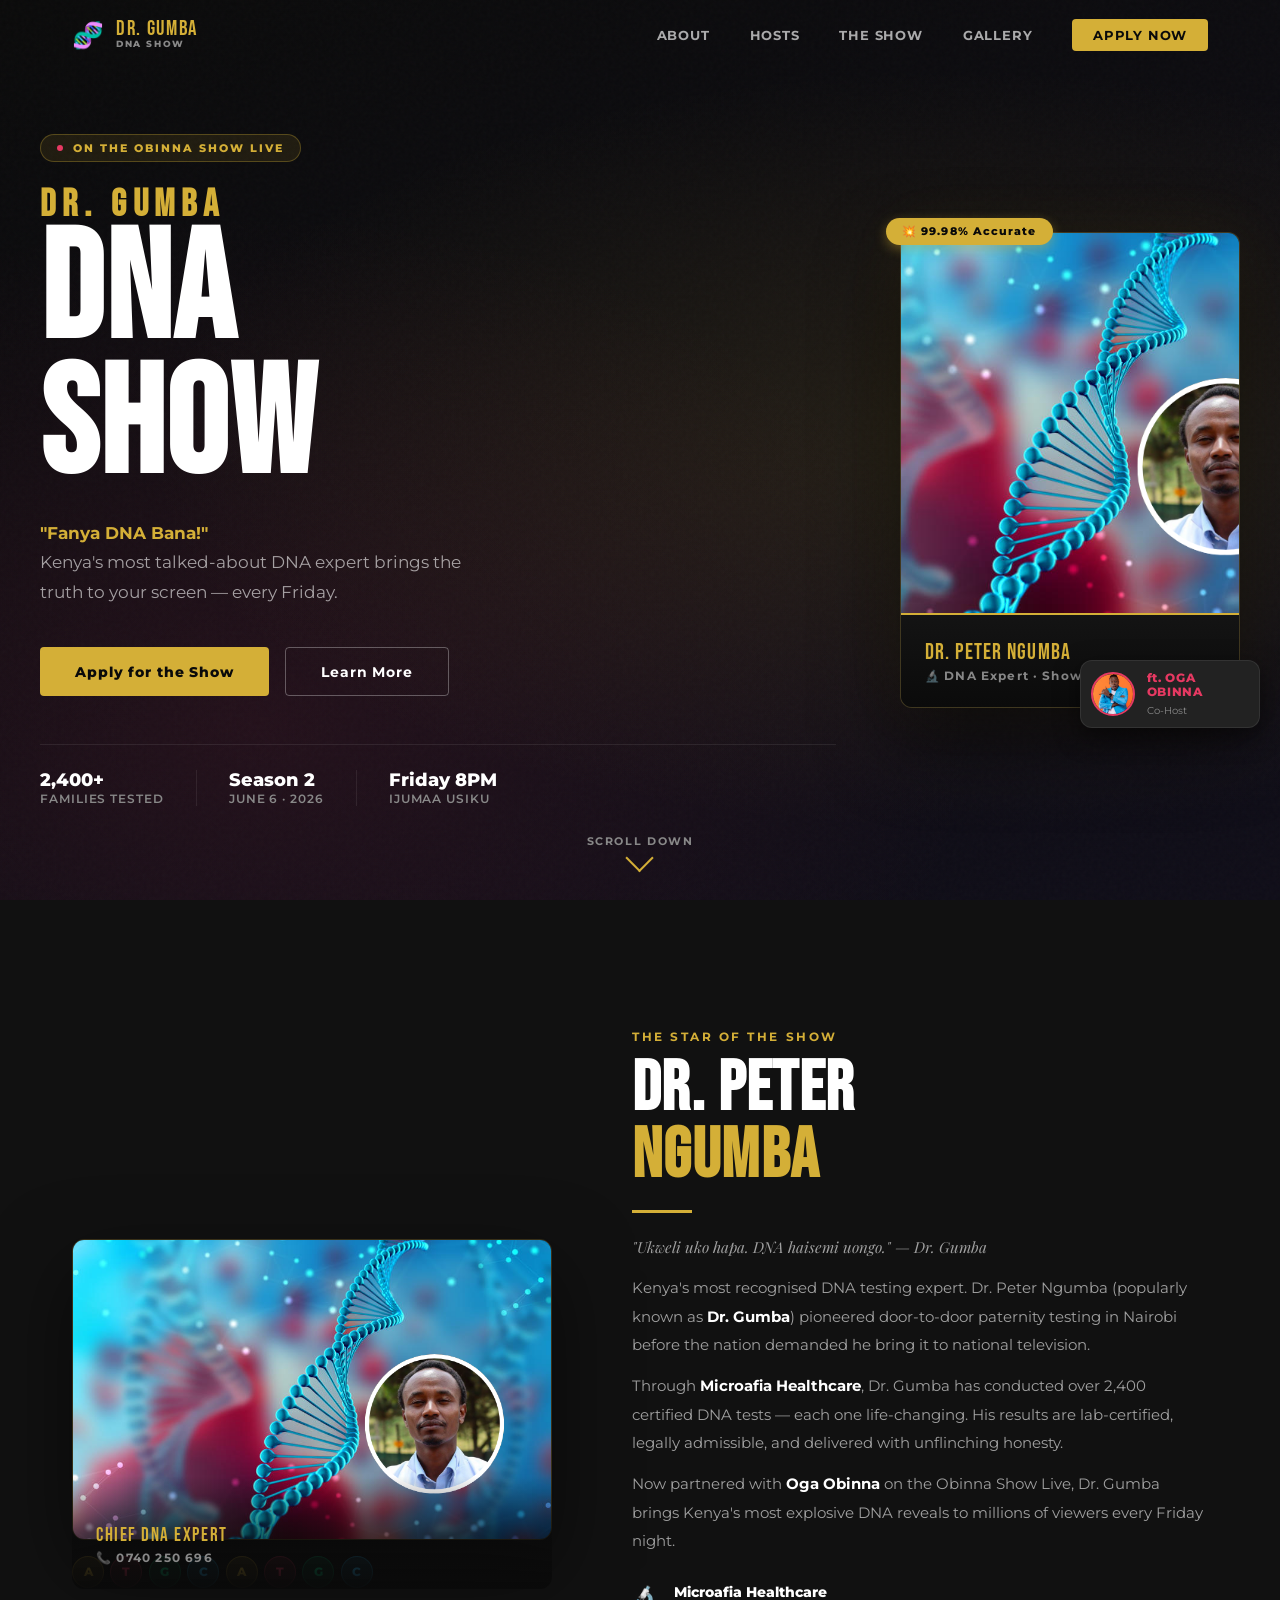
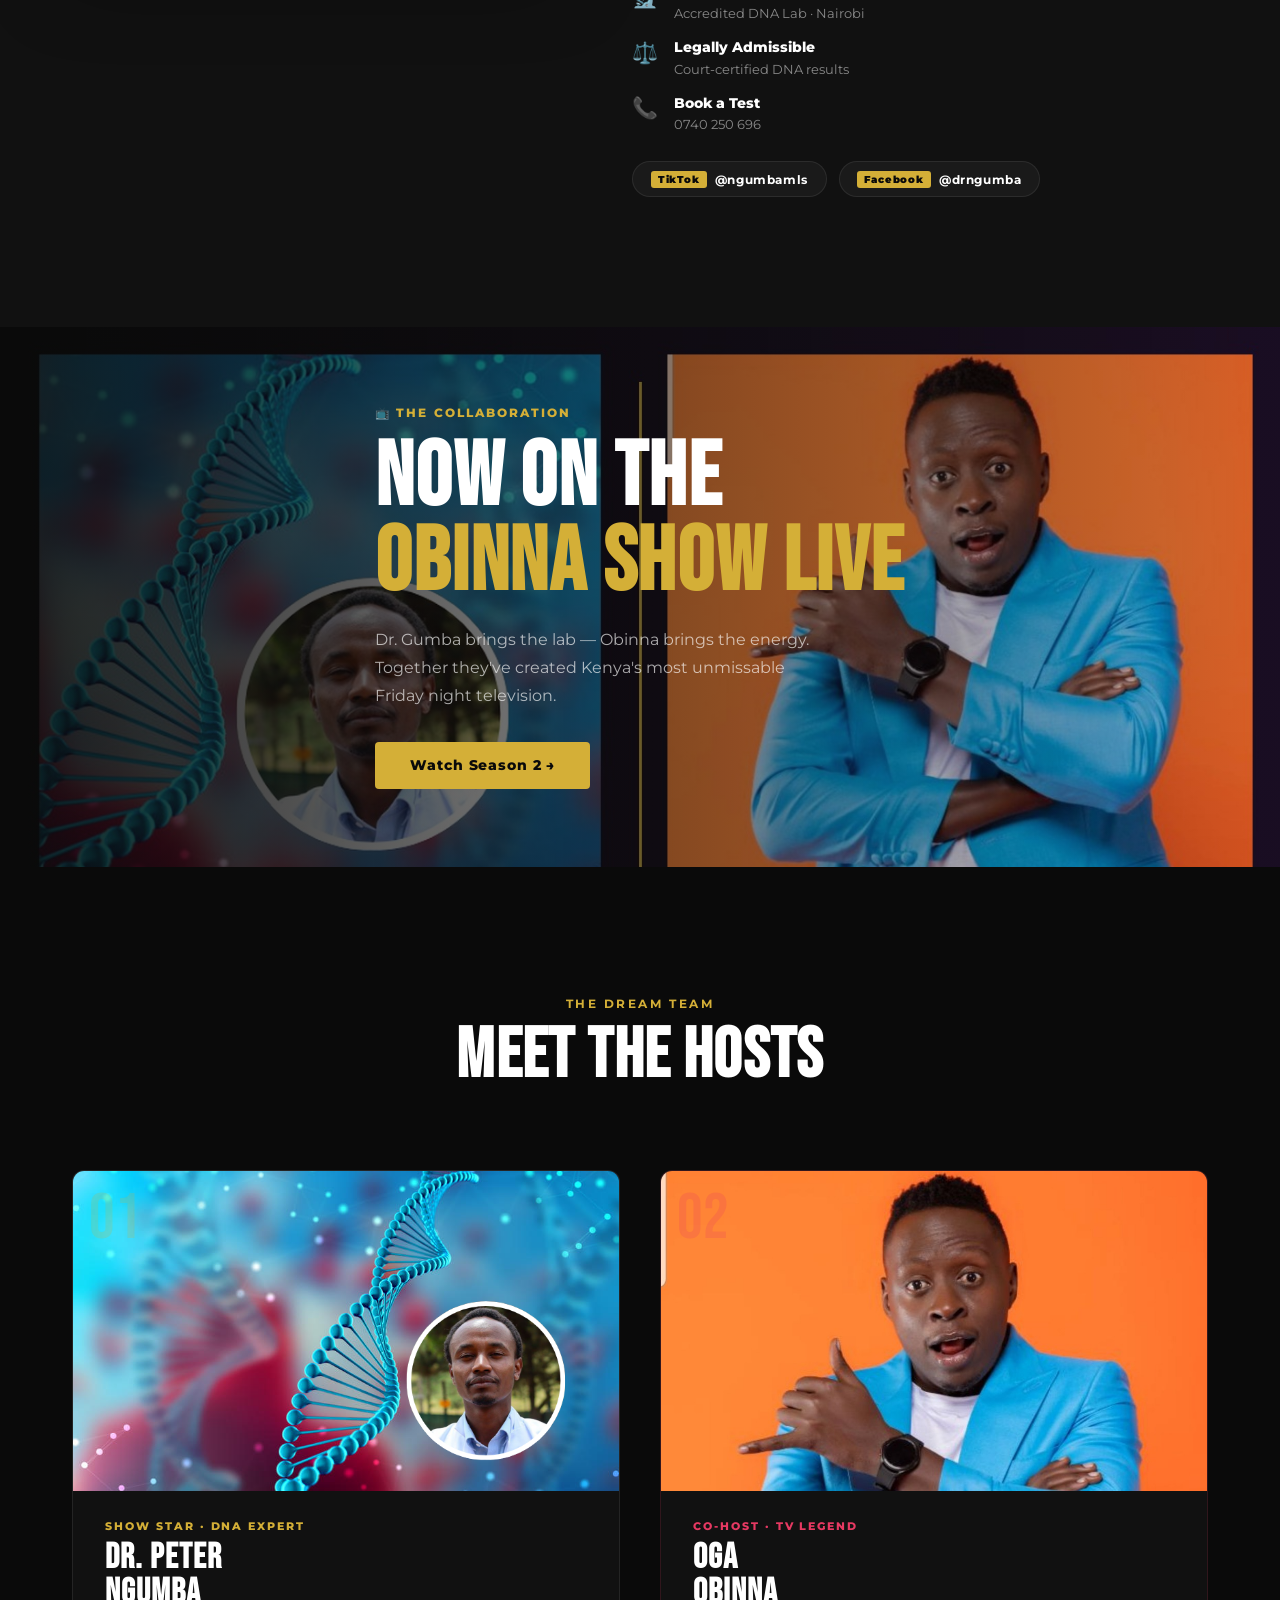
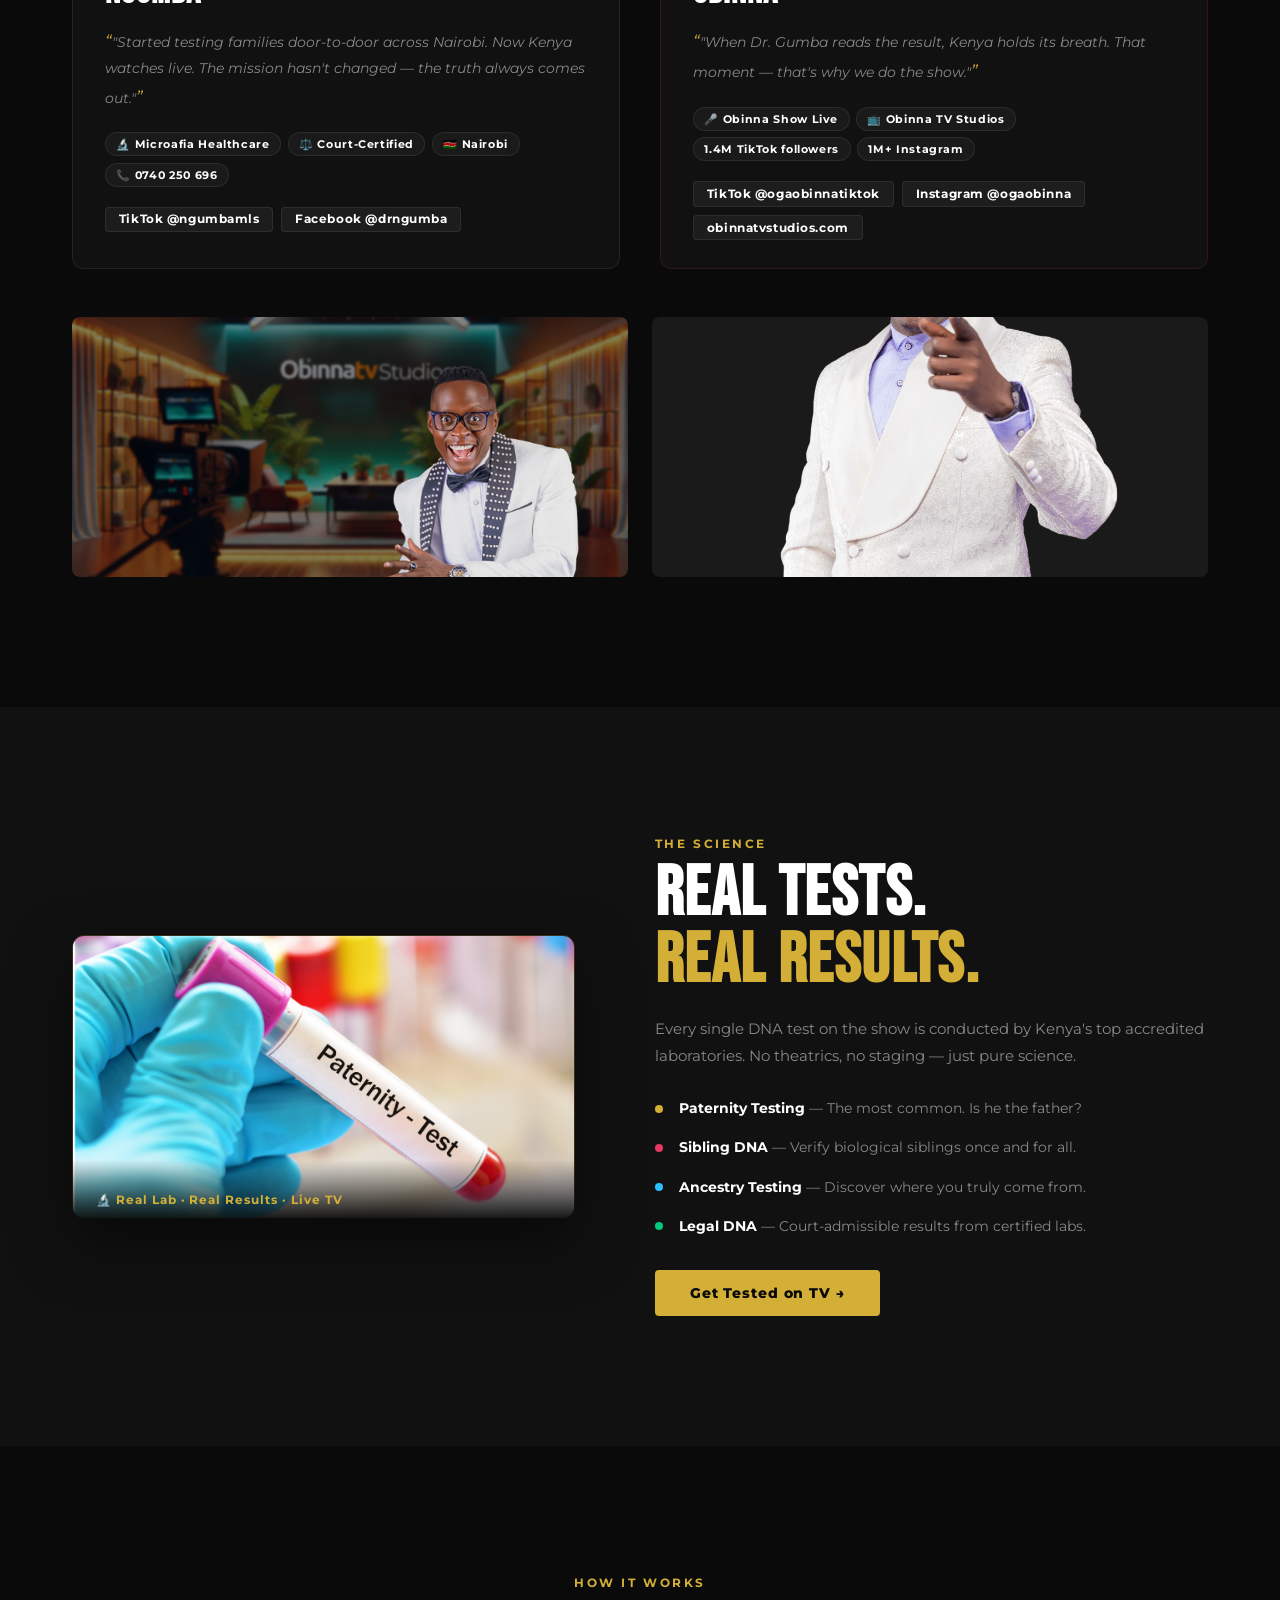
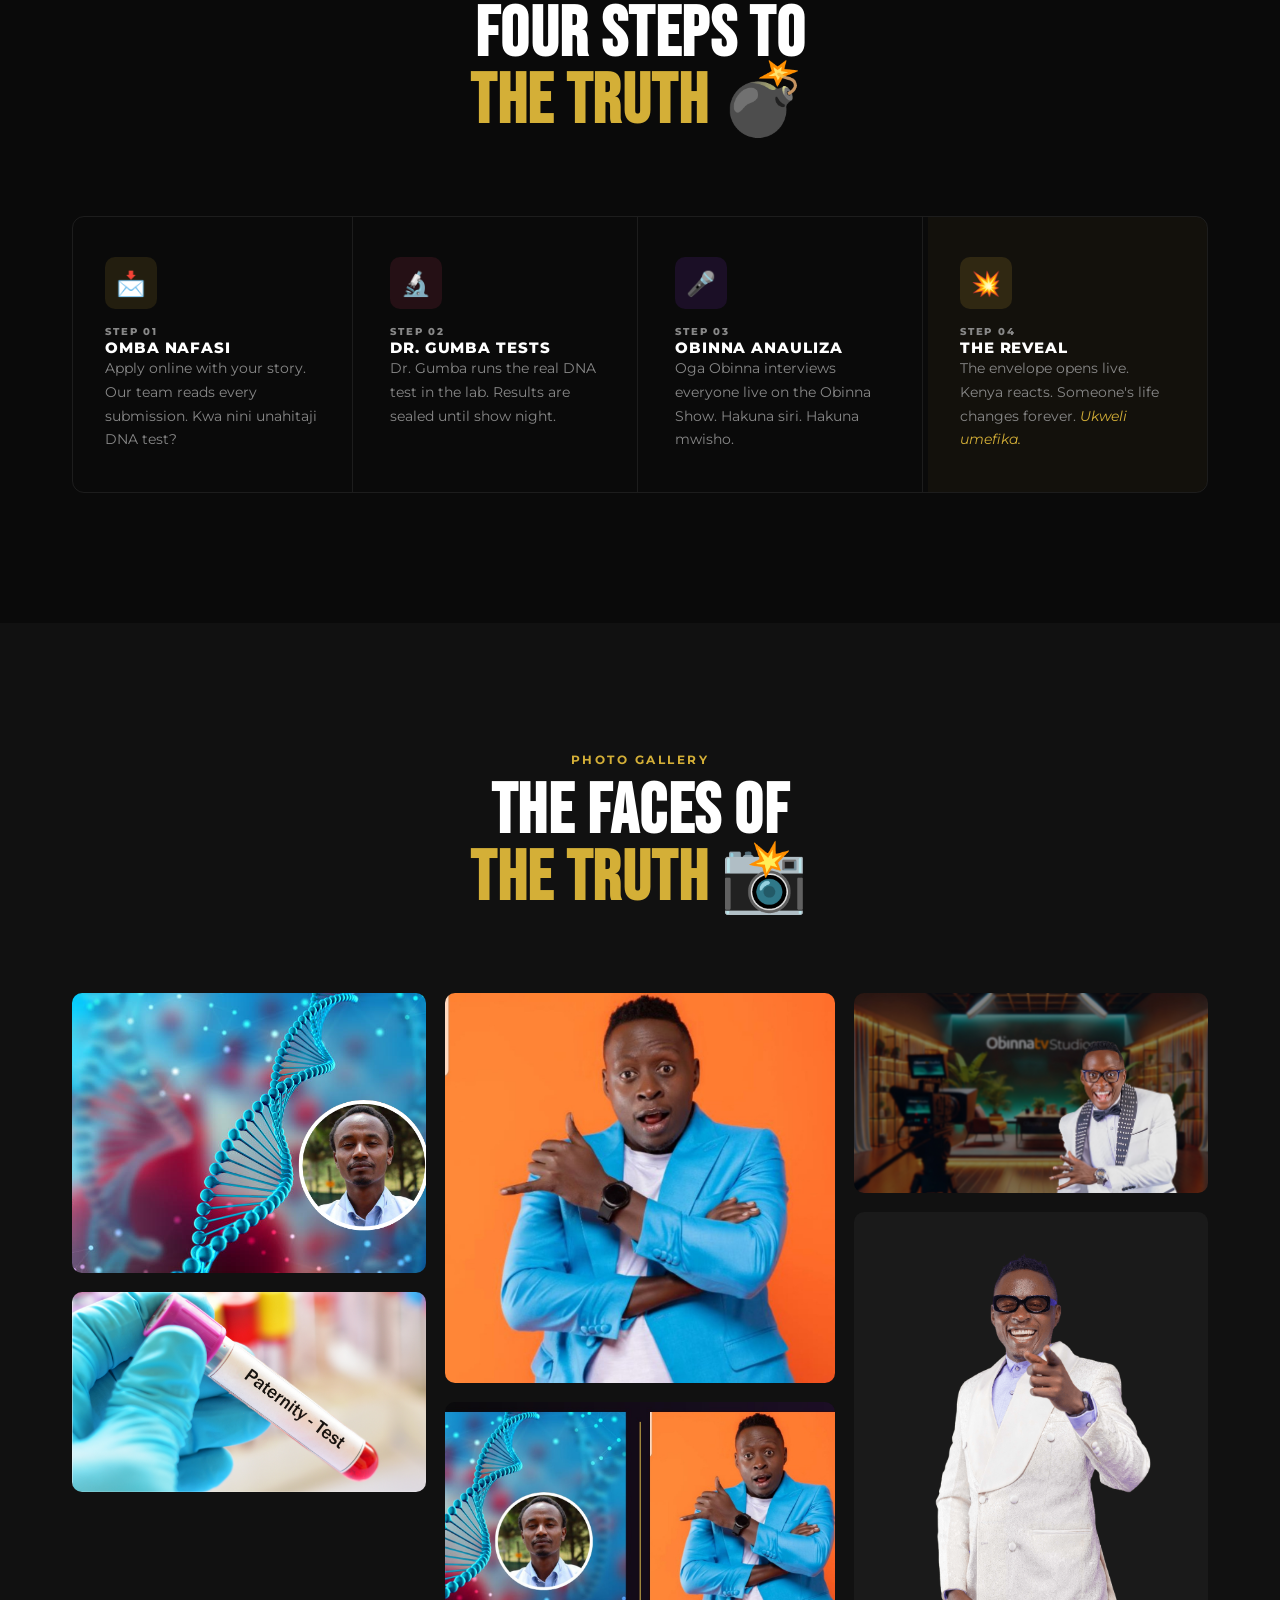
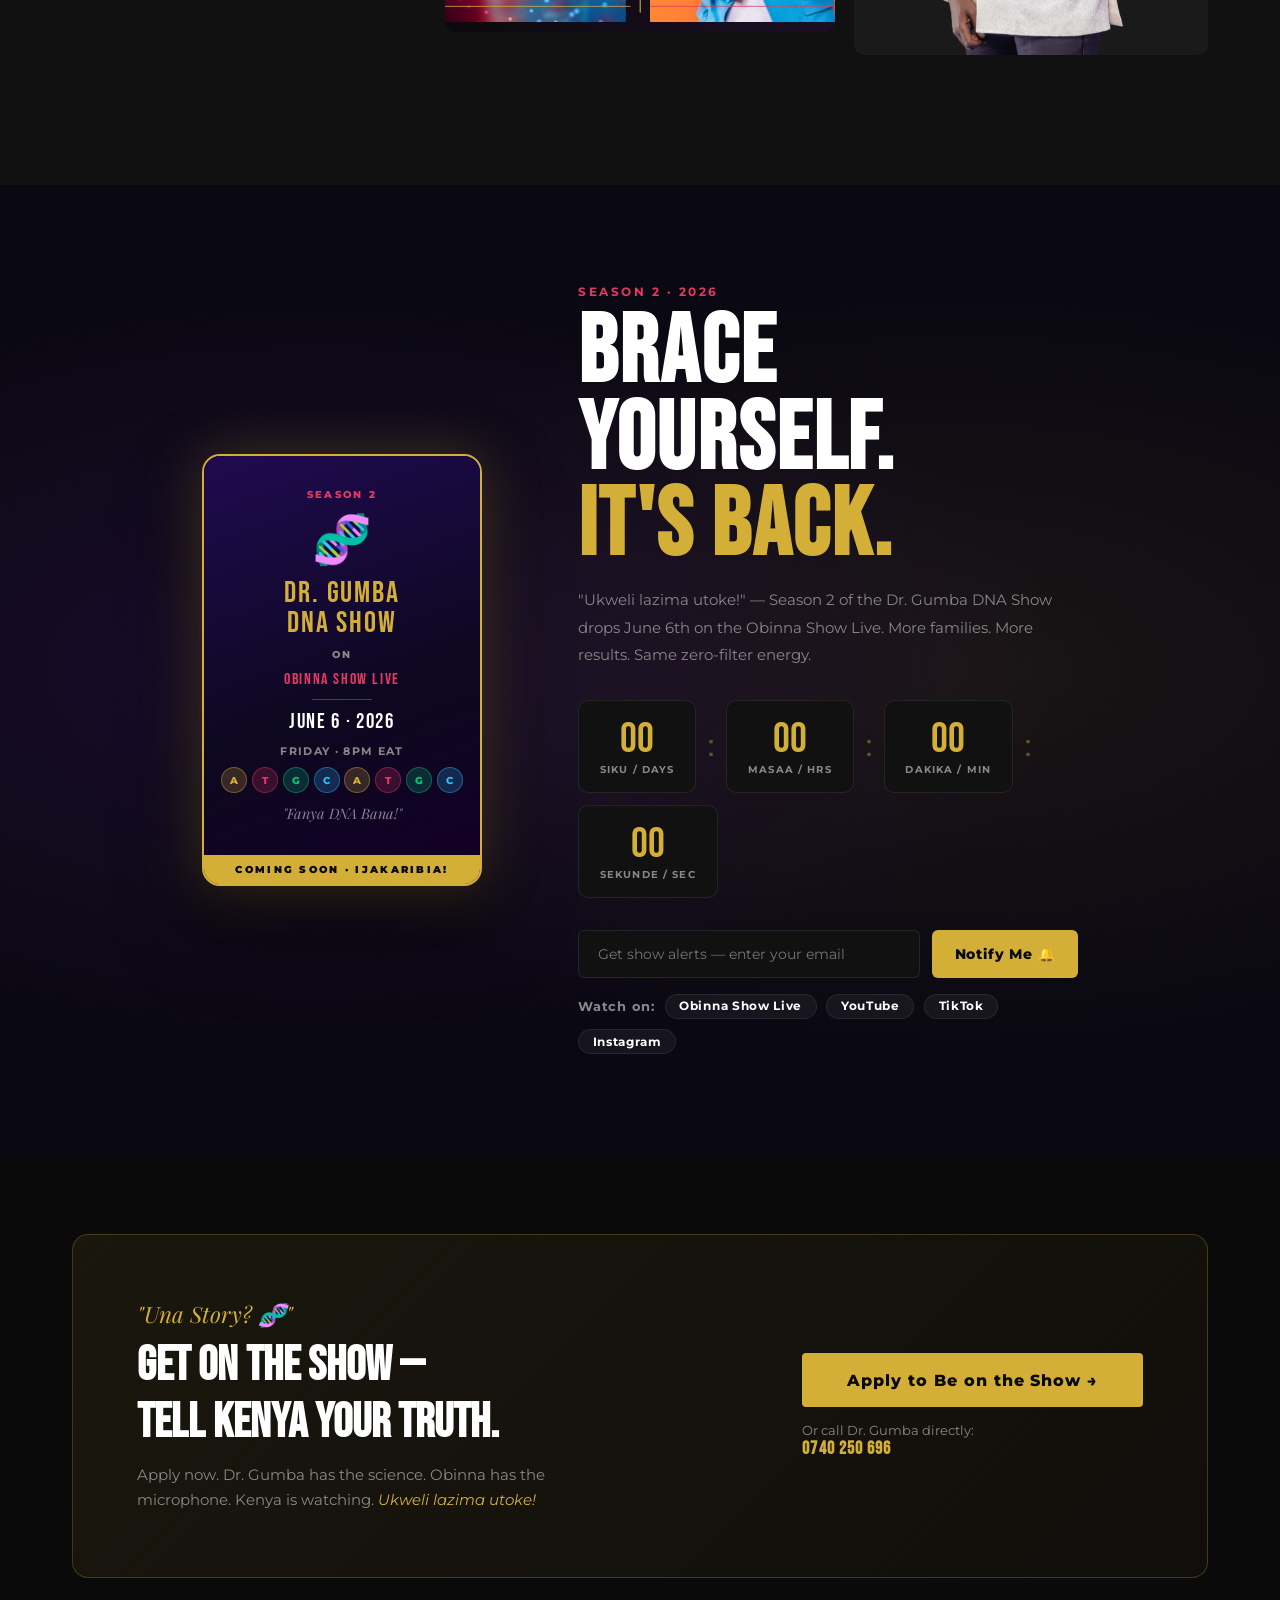
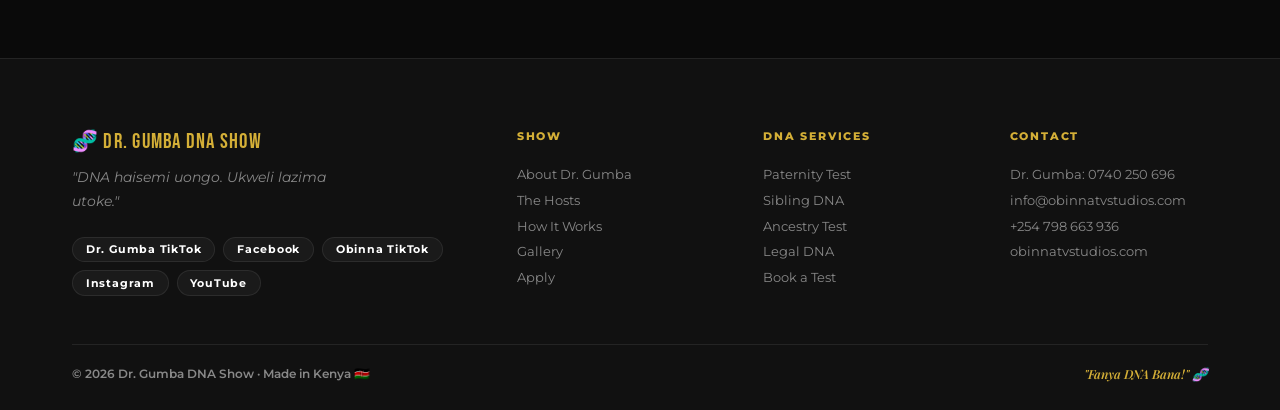
==== commit 27045359: "Simplify design: remove ticker, stats strip, bad images; add duo composite - Remove scrolling ticker" ====
--- a/index.html
+++ b/index.html
@@ -11,13 +11,6 @@
 </head>
 <body>
 
-  <!-- TICKER -->
-  <div class="ticker-bar">
-    <div class="ticker-inner">
-      <span>🧬 FANYA DNA BANA! &nbsp;·&nbsp; DNA HAISEMI UONGO! &nbsp;·&nbsp; UKWELI LAZIMA UTOKE! &nbsp;·&nbsp; ON THE OBINNA SHOW &nbsp;·&nbsp; SIRI ZIMEKWISHA! &nbsp;·&nbsp; EVERY FRIDAY 8PM &nbsp;·&nbsp; APPLY NOW — BE ON THE SHOW! &nbsp;·&nbsp; 🧬 FANYA DNA BANA! &nbsp;·&nbsp; DNA HAISEMI UONGO! &nbsp;·&nbsp; UKWELI LAZIMA UTOKE! &nbsp;·&nbsp; ON THE OBINNA SHOW &nbsp;·&nbsp; SIRI ZIMEKWISHA! &nbsp;·&nbsp; EVERY FRIDAY 8PM &nbsp;·&nbsp; APPLY NOW — BE ON THE SHOW! &nbsp;·&nbsp;</span>
-    </div>
-  </div>
-
   <!-- NAV -->
   <nav id="nav">
     <div class="nav-container">
@@ -114,36 +107,6 @@
   </header>
 
   <!-- ═══════════════════════════════
-       STATS STRIP
-  ═══════════════════════════════ -->
-  <div class="stats-strip">
-    <div class="ss-item">
-      <strong class="ss-num" data-count="2400">0</strong><span>+</span>
-      <small>DNA Tests</small>
-    </div>
-    <div class="ss-line"></div>
-    <div class="ss-item">
-      <strong class="ss-num" data-count="5">0</strong><span>M+</span>
-      <small>Views</small>
-    </div>
-    <div class="ss-line"></div>
-    <div class="ss-item">
-      <strong class="ss-num" data-count="98">0</strong><span>%</span>
-      <small>Shocking Reveals</small>
-    </div>
-    <div class="ss-line"></div>
-    <div class="ss-item">
-      <strong class="ss-num" data-count="12">0</strong><span>+</span>
-      <small>Seasons</small>
-    </div>
-    <div class="ss-line"></div>
-    <div class="ss-item">
-      <strong>LIVE</strong>
-      <small>On Obinna Show</small>
-    </div>
-  </div>
-
-  <!-- ═══════════════════════════════
        ABOUT DR. GUMBA
   ═══════════════════════════════ -->
   <section id="about" class="section about-section">
@@ -216,7 +179,7 @@
   ═══════════════════════════════ -->
   <section class="show-collab-section">
     <div class="scb-bg">
-      <img src="images/obtv_WhatsApp-Image-2025-07-29-at-03.28.15_bc37eeba.jpg" alt="On the Obinna Show Live" class="scb-bg-img" />
+      <img src="images/duo-composite.jpg" alt="Dr. Gumba and Oga Obinna" class="scb-bg-img" />
       <div class="scb-overlay"></div>
     </div>
     <div class="container">
@@ -298,14 +261,6 @@
           <img src="images/obinna-formal.png" alt="Oga Obinna formal" />
           <span>Show Night Ready</span>
         </div>
-        <div class="her-item" data-reveal="up" style="--d:.2s">
-          <img src="images/obinna-mc.jpg" alt="Oga Obinna MC" />
-          <span>On Stage</span>
-        </div>
-        <div class="her-item" data-reveal="up" style="--d:.3s">
-          <img src="images/obtv_WhatsApp-Image-2025-07-29-at-03.28.15_bc37eeba.jpg" alt="On Set" />
-          <span>Obinna Show Live Set</span>
-        </div>
       </div>
     </div>
   </section>
@@ -425,8 +380,8 @@
             <div class="gm-caption">Oga Obinna — Co-Host</div>
           </div>
           <div class="gm-item" data-reveal="up" style="--d:.25s">
-            <img src="images/obtv_WhatsApp-Image-2025-07-29-at-03.28.15_bc37eeba.jpg" alt="Obinna Show Live" />
-            <div class="gm-caption">On Set — Obinna Show Live</div>
+            <img src="images/duo-composite.jpg" alt="Dr. Gumba and Oga Obinna" />
+            <div class="gm-caption">Dr. Gumba & Oga Obinna — The Dream Team</div>
           </div>
         </div>
         <div class="gm-col">
--- a/style.css
+++ b/style.css
@@ -39,9 +39,9 @@
 /* ─── Utilities ─── */
 .accent-gold  { color: var(--gold); }
 .accent-pink  { color: var(--pink); }
-.section { padding: 100px 0; }
+.section { padding: 130px 0; }
 .container { max-width: 1200px; margin: 0 auto; padding: 0 2rem; }
-.section-hdr { margin-bottom: 64px; }
+.section-hdr { margin-bottom: 80px; }
 .section-hdr.centered { text-align: center; }
 .section-eyebrow {
   font-size: .72rem; font-weight: 700; letter-spacing: .22em; text-transform: uppercase;
@@ -73,27 +73,10 @@
 .btn-xl { padding: 1.1rem 2.8rem; font-size: 1rem; }
 
 /* ════════════════════════════════════
-   TICKER
-════════════════════════════════════ */
-.ticker-bar {
-  background: var(--gold); overflow: hidden; padding: .5rem 0;
-  position: relative; z-index: 200;
-}
-.ticker-inner {
-  display: flex; white-space: nowrap;
-  animation: ticker 35s linear infinite;
-}
-.ticker-inner span {
-  font-size: .72rem; font-weight: 800; letter-spacing: .1em; text-transform: uppercase;
-  color: var(--black); padding: 0 .5rem;
-}
-@keyframes ticker { from { transform: translateX(0); } to { transform: translateX(-50%); } }
-
-/* ════════════════════════════════════
    NAV
 ════════════════════════════════════ */
 #nav {
-  position: fixed; top: 28px; left: 0; right: 0; z-index: 100;
+  position: fixed; top: 0; left: 0; right: 0; z-index: 100;
   transition: all .3s;
 }
 #nav.scrolled {
@@ -242,24 +225,6 @@
   transform: rotate(45deg); margin-top: -8px;
 }
 @keyframes bob { 0%,100% { transform: translateX(-50%) translateY(0); } 50% { transform: translateX(-50%) translateY(6px); } }
-
-/* ════════════════════════════════════
-   STATS STRIP
-════════════════════════════════════ */
-.stats-strip {
-  background: var(--gold);
-  display: flex; align-items: center; justify-content: center;
-  gap: 0; flex-wrap: wrap;
-  position: relative; z-index: 3;
-}
-.ss-item {
-  padding: 1.4rem 2.5rem; display: flex; flex-direction: column; align-items: center;
-  text-align: center;
-}
-.ss-item strong, .ss-num { font-family: var(--display); font-size: 2rem; color: var(--black); line-height: 1; }
-.ss-item span { font-family: var(--display); font-size: 1.3rem; color: var(--black); }
-.ss-item small { font-size: .62rem; font-weight: 800; letter-spacing: .14em; text-transform: uppercase; color: rgba(0,0,0,.55); margin-top: .2rem; }
-.ss-line { width: 1px; height: 40px; background: rgba(0,0,0,.15); margin: 0 .5rem; }
 
 /* ════════════════════════════════════
    ABOUT
@@ -334,7 +299,7 @@
 .scb-bg-img { width: 100%; height: 100%; object-fit: cover; object-position: center top; }
 .scb-overlay {
   position: absolute; inset: 0;
-  background: linear-gradient(90deg, rgba(10,10,10,.92) 0%, rgba(10,10,10,.65) 50%, rgba(10,10,10,.2) 100%);
+  background: linear-gradient(90deg, rgba(10,10,10,.88) 0%, rgba(10,10,10,.55) 45%, rgba(10,10,10,.15) 100%);
 }
 .scb-content {
   position: relative; z-index: 1; padding: 0 2rem;
@@ -396,10 +361,10 @@
 
 /* extra photos row */
 .host-extra-row {
-  display: grid; grid-template-columns: repeat(4,1fr); gap: 1rem;
+  display: grid; grid-template-columns: repeat(2,1fr); gap: 1.5rem;
 }
 .her-item {
-  position: relative; border-radius: 8px; overflow: hidden; height: 180px;
+  position: relative; border-radius: 8px; overflow: hidden; height: 260px;
   cursor: pointer; background: var(--card);
   animation-delay: var(--d, 0s);
 }
@@ -674,21 +639,19 @@
   .step-conn { display: none; }
   .gallery-masonry { grid-template-columns: 1fr 1fr; }
   .middle-col { display: none; }
-  .host-extra-row { grid-template-columns: 1fr 1fr; }
   .coming-soon-section { padding: 80px 2rem; gap: 3rem; flex-direction: column; align-items: center; }
   .footer-grid { grid-template-columns: 1fr 1fr; }
   .acs-inner { flex-direction: column; }
 }
 @media (max-width: 640px) {
-  .section { padding: 64px 0; }
-  #nav { top: 20px; }
+  .section { padding: 80px 0; }
+  #nav { top: 0; }
   .nav-list { display: none; }
   .burger { display: flex; }
   .hero-img-stack { width: 100%; max-width: 320px; }
   .gallery-masonry { grid-template-columns: 1fr; }
   .host-extra-row { grid-template-columns: 1fr 1fr; }
   .footer-grid { grid-template-columns: 1fr; }
-  .ss-item { padding: 1rem 1.5rem; }
   .coming-soon-section { padding: 64px 1.25rem; }
   .acs-inner { padding: 2rem; }
   .cdb { padding: .85rem; min-width: 60px; }
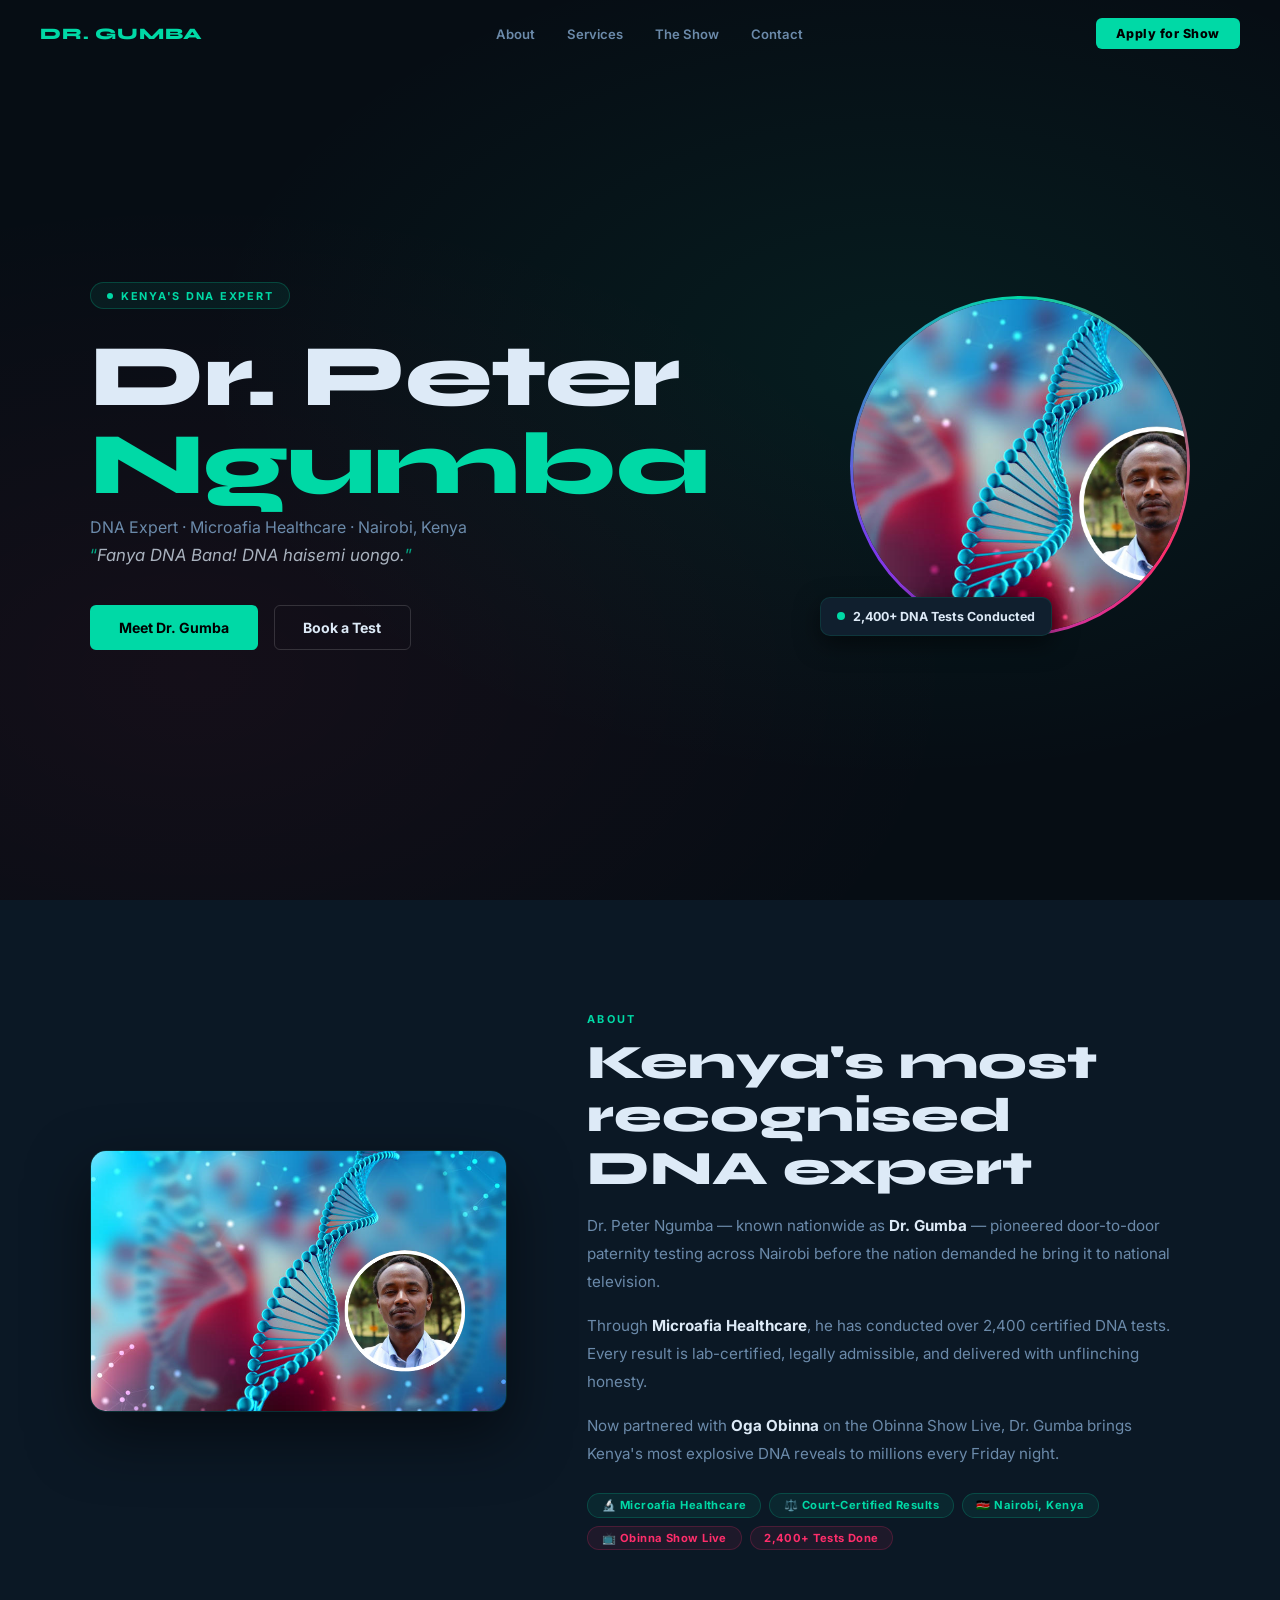
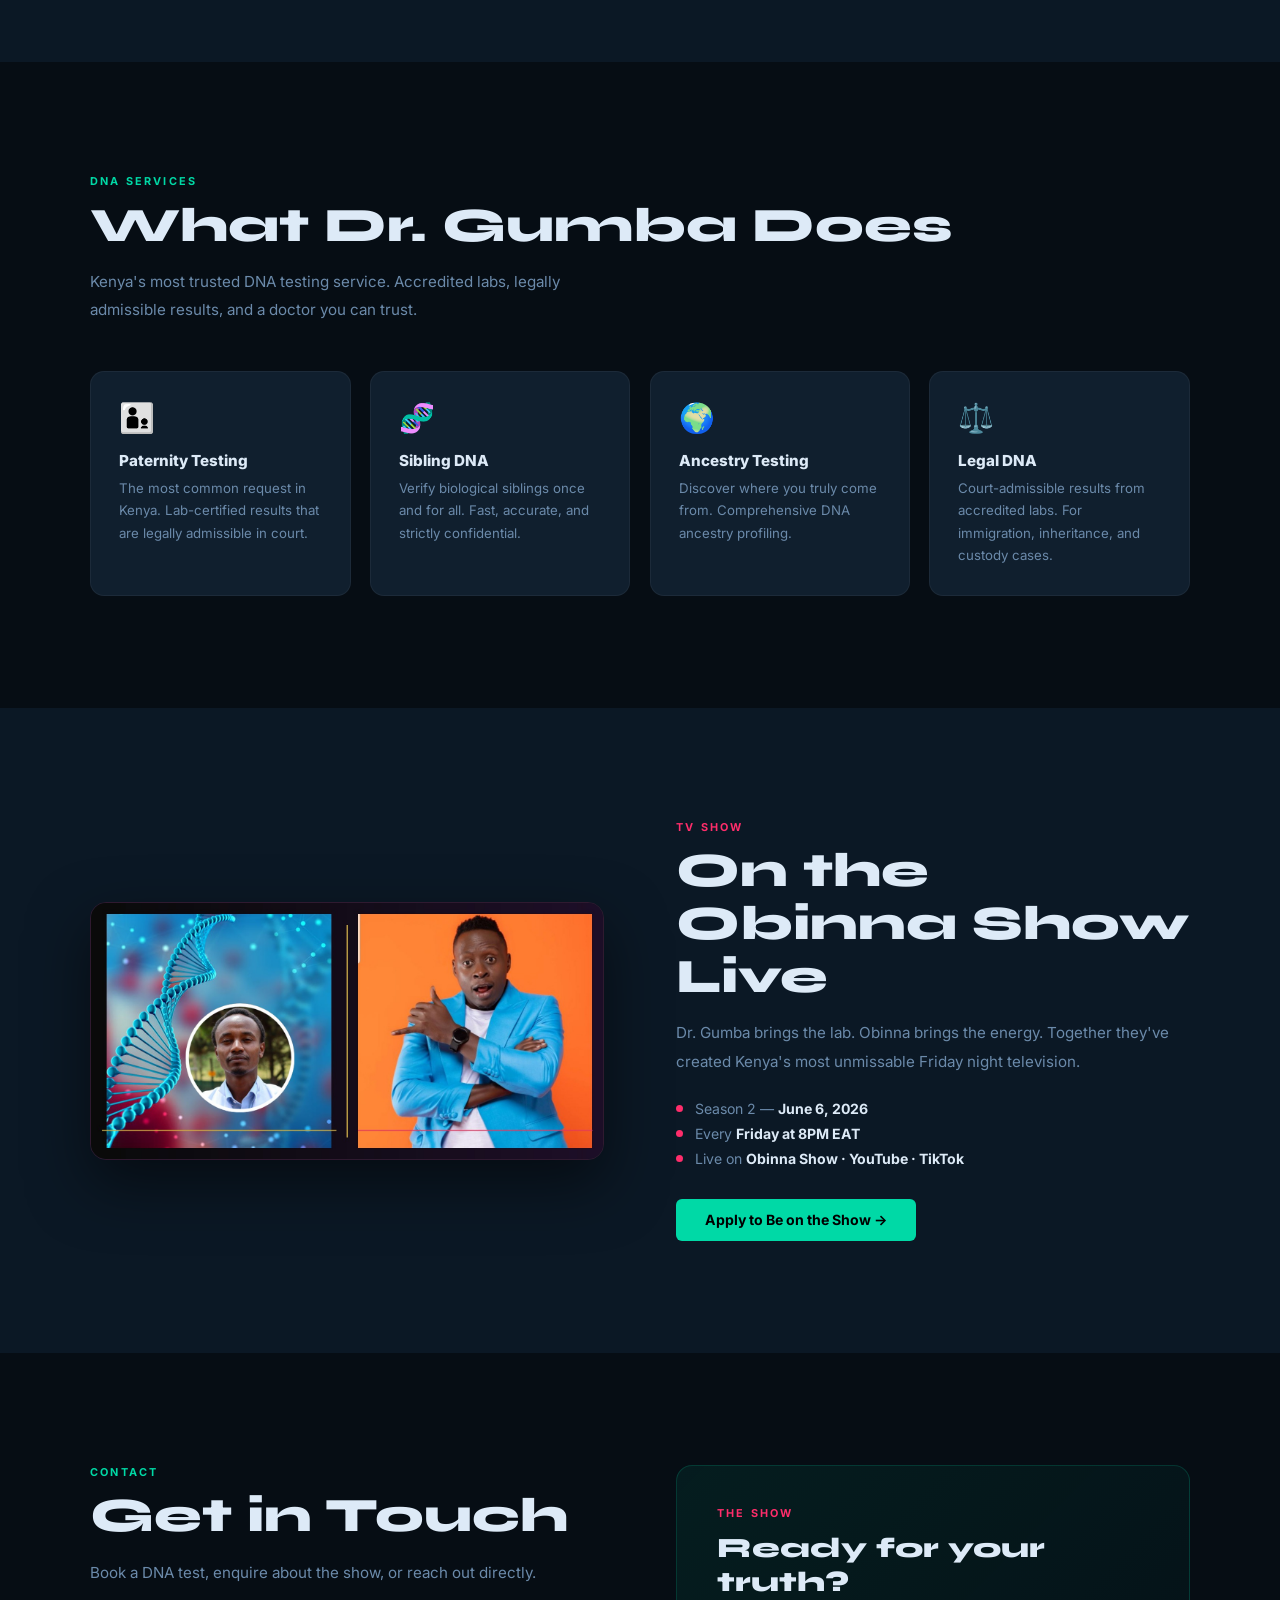
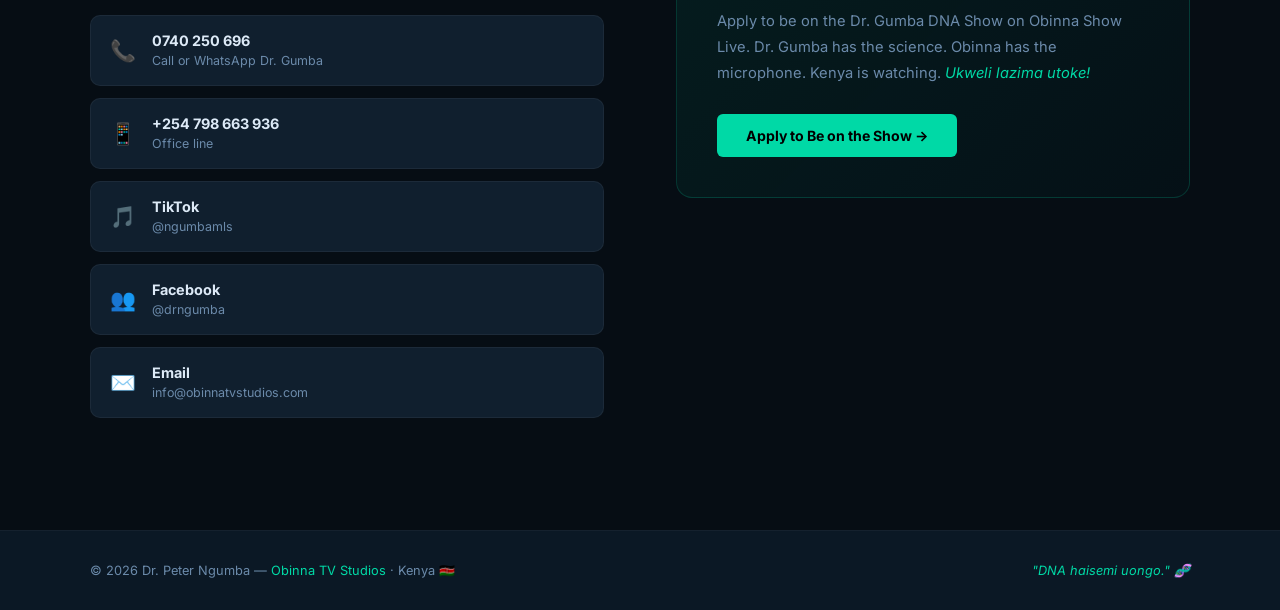
==== commit 8a7ca490: "Complete redesign: clean one-pager with teal/pink color scheme Replaces the cluttered multi-section " ====
--- a/index.html
+++ b/index.html
@@ -3,540 +3,448 @@
 <head>
   <meta charset="UTF-8" />
   <meta name="viewport" content="width=device-width, initial-scale=1.0" />
-  <title>Dr. Gumba DNA Show — Kenya's #1 DNA Reality Show</title>
-  <meta name="description" content="Dr. Peter Ngumba's DNA Show on Obinna Show Live. Kenya's most explosive DNA reality show. Fanya DNA Bana!" />
+  <title>Dr. Peter Ngumba — Kenya's DNA Expert</title>
+  <meta name="description" content="Dr. Peter Ngumba (Dr. Gumba) — Kenya's leading DNA expert. Microafia Healthcare. Now on the Obinna Show Live." />
   <link rel="preconnect" href="https://fonts.googleapis.com" />
-  <link href="https://fonts.googleapis.com/css2?family=Montserrat:wght@400;600;700;800;900&family=Playfair+Display:wght@700;900&family=Bebas+Neue&display=swap" rel="stylesheet" />
-  <link rel="stylesheet" href="style.css" />
+  <link href="https://fonts.googleapis.com/css2?family=Inter:wght@400;500;600;700;800&family=Syne:wght@700;800&display=swap" rel="stylesheet" />
+  <style>
+    :root {
+      --bg:     #060d14;
+      --panel:  #0b1825;
+      --card:   #101f2e;
+      --accent: #00d9a6;
+      --hot:    #ff2d6b;
+      --purple: #7c3aed;
+      --text:   #ddeaf7;
+      --muted:  #6b8aaa;
+      --border: rgba(0,217,166,.12);
+    }
+    *, *::before, *::after { box-sizing: border-box; margin: 0; padding: 0; }
+    html { scroll-behavior: smooth; }
+    body { background: var(--bg); color: var(--text); font-family: 'Inter', sans-serif; overflow-x: hidden; }
+    a { text-decoration: none; color: inherit; }
+    img { max-width: 100%; display: block; }
+    ::-webkit-scrollbar { width: 3px; }
+    ::-webkit-scrollbar-thumb { background: var(--accent); border-radius: 2px; }
+
+    /* ── NAV ── */
+    #nav {
+      position: fixed; top: 0; left: 0; right: 0; z-index: 100;
+      display: flex; align-items: center; justify-content: space-between;
+      padding: 1.1rem 2.5rem;
+      transition: all .3s;
+    }
+    #nav.scrolled {
+      background: rgba(6,13,20,.95); backdrop-filter: blur(20px);
+      border-bottom: 1px solid var(--border);
+    }
+    .logo { font-family: 'Syne', sans-serif; font-size: 1rem; font-weight: 800; letter-spacing: .05em; color: var(--accent); }
+    .nav-links { display: flex; gap: 2rem; list-style: none; align-items: center; }
+    .nav-links a { font-size: .82rem; font-weight: 600; color: var(--muted); transition: color .2s; }
+    .nav-links a:hover { color: var(--text); }
+    .nav-cta {
+      font-size: .78rem; font-weight: 800; letter-spacing: .04em;
+      padding: .5rem 1.25rem; border-radius: 6px;
+      background: var(--accent); color: #000;
+      transition: all .2s;
+    }
+    .nav-cta:hover { opacity: .85; transform: translateY(-1px); }
+    .burger { display: none; background: none; border: none; cursor: pointer; flex-direction: column; gap: 5px; padding: 4px; }
+    .burger span { display: block; width: 22px; height: 2px; background: var(--text); border-radius: 2px; }
+
+    /* ── HERO ── */
+    #hero {
+      min-height: 100vh; display: flex; align-items: center;
+      padding: 7rem 2.5rem 5rem;
+      background:
+        radial-gradient(ellipse at 70% 40%, rgba(0,217,166,.08) 0%, transparent 55%),
+        radial-gradient(ellipse at 15% 75%, rgba(255,45,107,.06) 0%, transparent 50%),
+        var(--bg);
+      position: relative;
+    }
+    .hero-inner {
+      max-width: 1100px; margin: 0 auto; width: 100%;
+      display: flex; align-items: center; gap: 5rem;
+    }
+    .hero-text { flex: 1; }
+    .hero-badge {
+      display: inline-flex; align-items: center; gap: .5rem;
+      font-size: .68rem; font-weight: 700; letter-spacing: .16em; text-transform: uppercase;
+      background: rgba(0,217,166,.08); border: 1px solid rgba(0,217,166,.22);
+      color: var(--accent); padding: .35rem 1rem; border-radius: 100px; margin-bottom: 1.5rem;
+    }
+    .badge-dot {
+      width: 6px; height: 6px; border-radius: 50%; background: var(--accent);
+      animation: gpulse 2s ease-in-out infinite;
+    }
+    @keyframes gpulse { 0%,100% { box-shadow: 0 0 0 0 rgba(0,217,166,.5); } 50% { box-shadow: 0 0 0 5px rgba(0,217,166,0); } }
+    .hero-name {
+      font-family: 'Syne', sans-serif;
+      font-size: clamp(3rem, 7vw, 5.5rem); font-weight: 800; line-height: 1;
+      margin-bottom: .5rem; letter-spacing: -.01em;
+    }
+    .hero-name .accent { color: var(--accent); }
+    .hero-sub { font-size: 1rem; color: var(--muted); margin-bottom: .5rem; font-weight: 400; }
+    .hero-quote {
+      font-size: 1.05rem; color: var(--text); font-style: italic;
+      margin-bottom: 2.5rem; opacity: .75;
+    }
+    .hero-quote::before { content: '\201C'; color: var(--accent); font-style: normal; }
+    .hero-quote::after  { content: '\201D'; color: var(--accent); font-style: normal; }
+    .hero-btns { display: flex; gap: 1rem; flex-wrap: wrap; }
+    .btn {
+      display: inline-flex; align-items: center; gap: .4rem;
+      padding: .8rem 1.8rem; border-radius: 6px; font-weight: 700; font-size: .88rem;
+      transition: all .2s; cursor: pointer; border: none;
+    }
+    .btn-accent { background: var(--accent); color: #000; }
+    .btn-accent:hover { opacity: .9; transform: translateY(-2px); box-shadow: 0 10px 28px rgba(0,217,166,.22); }
+    .btn-outline { border: 1.5px solid rgba(255,255,255,.15); color: var(--text); }
+    .btn-outline:hover { border-color: var(--accent); color: var(--accent); }
+
+    /* hero photo */
+    .hero-photo-wrap { flex-shrink: 0; position: relative; }
+    .hero-photo-ring {
+      width: 340px; height: 340px; border-radius: 50%; padding: 3px;
+      background: conic-gradient(from 0deg, var(--accent), var(--hot), var(--purple), var(--accent));
+      animation: spin 12s linear infinite;
+    }
+    @keyframes spin { to { transform: rotate(360deg); } }
+    .hero-photo-inner { width: 100%; height: 100%; border-radius: 50%; overflow: hidden; background: var(--card); }
+    .hero-photo-inner img { width: 100%; height: 100%; object-fit: cover; object-position: top center; }
+    .hero-float-tag {
+      position: absolute; bottom: 0; left: -30px;
+      background: var(--card); border: 1px solid var(--border);
+      padding: .7rem 1rem; border-radius: 10px;
+      font-size: .78rem; font-weight: 700;
+      box-shadow: 0 8px 24px rgba(0,0,0,.5);
+      display: flex; align-items: center; gap: .5rem;
+      white-space: nowrap;
+    }
+    .tag-dot { width: 8px; height: 8px; border-radius: 50%; background: var(--accent); flex-shrink: 0; }
+
+    /* ── SECTION BASE ── */
+    section { padding: 7rem 2.5rem; }
+    .section-inner { max-width: 1100px; margin: 0 auto; }
+    .eyebrow {
+      display: block; font-size: .68rem; font-weight: 700; letter-spacing: .2em; text-transform: uppercase;
+      color: var(--accent); margin-bottom: .7rem;
+    }
+    h2.sh2 {
+      font-family: 'Syne', sans-serif;
+      font-size: clamp(2rem, 4vw, 3rem); font-weight: 800; line-height: 1.1;
+      margin-bottom: 1rem;
+    }
+
+    /* ── ABOUT ── */
+    #about { background: var(--panel); }
+    .about-grid { display: grid; grid-template-columns: .9fr 1.3fr; gap: 5rem; align-items: center; }
+    .about-img-card {
+      border-radius: 16px; overflow: hidden;
+      border: 1px solid var(--border);
+      box-shadow: 0 24px 60px rgba(0,0,0,.5);
+    }
+    .about-img-card img { width: 100%; }
+    .about-text p { color: var(--muted); line-height: 1.85; margin-bottom: 1rem; font-size: .95rem; }
+    .about-text p strong { color: var(--text); font-weight: 700; }
+    .chips { display: flex; flex-wrap: wrap; gap: .5rem; margin-top: 1.5rem; }
+    .chip {
+      font-size: .7rem; font-weight: 700; letter-spacing: .04em;
+      padding: .28rem .85rem; border-radius: 100px;
+    }
+    .chip-teal { background: rgba(0,217,166,.08); border: 1px solid rgba(0,217,166,.2); color: var(--accent); }
+    .chip-pink { background: rgba(255,45,107,.08); border: 1px solid rgba(255,45,107,.2); color: var(--hot); }
+
+    /* ── SERVICES ── */
+    #services { background: var(--bg); }
+    .services-intro { max-width: 520px; margin-bottom: 3rem; }
+    .services-intro p { color: var(--muted); line-height: 1.8; font-size: .95rem; }
+    .services-grid { display: grid; grid-template-columns: repeat(auto-fit, minmax(230px, 1fr)); gap: 1.2rem; }
+    .svc-card {
+      background: var(--card); border: 1px solid rgba(255,255,255,.05);
+      border-radius: 14px; padding: 1.75rem;
+      transition: border-color .2s, transform .2s, box-shadow .2s;
+    }
+    .svc-card:hover { border-color: var(--accent); transform: translateY(-4px); box-shadow: 0 16px 40px rgba(0,217,166,.08); }
+    .svc-icon { font-size: 1.8rem; margin-bottom: 1rem; }
+    .svc-card h4 { font-size: .95rem; font-weight: 800; color: var(--text); margin-bottom: .4rem; }
+    .svc-card p { font-size: .83rem; color: var(--muted); line-height: 1.7; }
+
+    /* ── THE SHOW ── */
+    #show { background: var(--panel); }
+    .show-grid { display: grid; grid-template-columns: 1fr 1fr; gap: 4.5rem; align-items: center; }
+    .show-img-card {
+      border-radius: 16px; overflow: hidden;
+      border: 1px solid rgba(255,45,107,.15);
+      box-shadow: 0 24px 60px rgba(0,0,0,.5);
+    }
+    .show-img-card img { width: 100%; }
+    .show-text .eyebrow { color: var(--hot); }
+    .show-text p { color: var(--muted); line-height: 1.85; margin-bottom: 1.5rem; font-size: .95rem; }
+    .show-meta { display: flex; flex-direction: column; gap: .5rem; margin-bottom: 2rem; }
+    .show-row { display: flex; align-items: center; gap: .75rem; font-size: .88rem; }
+    .show-row-dot { width: 7px; height: 7px; border-radius: 50%; background: var(--hot); flex-shrink: 0; }
+    .show-row span { color: var(--muted); }
+    .show-row strong { color: var(--text); }
+
+    /* ── CONTACT ── */
+    #contact { background: var(--bg); }
+    .contact-grid { display: grid; grid-template-columns: 1fr 1fr; gap: 4.5rem; align-items: start; }
+    .contact-links { display: flex; flex-direction: column; gap: .75rem; margin-top: 1.75rem; }
+    .contact-link {
+      display: flex; align-items: center; gap: 1rem;
+      background: var(--card); border: 1px solid rgba(255,255,255,.05);
+      border-radius: 10px; padding: 1rem 1.2rem;
+      transition: all .22s;
+    }
+    .contact-link:hover { border-color: var(--accent); transform: translateX(5px); }
+    .contact-link-icon { font-size: 1.3rem; flex-shrink: 0; }
+    .contact-link-info strong { display: block; color: var(--text); font-size: .9rem; font-weight: 700; }
+    .contact-link-info span { font-size: .78rem; color: var(--muted); }
+    .apply-card {
+      background: linear-gradient(135deg, rgba(0,217,166,.08), rgba(0,217,166,.02));
+      border: 1px solid rgba(0,217,166,.18); border-radius: 16px; padding: 2.5rem;
+    }
+    .apply-card h3 { font-family: 'Syne', sans-serif; font-size: 1.75rem; font-weight: 800; margin-bottom: .6rem; }
+    .apply-card p { color: var(--muted); margin-bottom: 1.75rem; font-size: .92rem; line-height: 1.75; }
+
+    /* ── FOOTER ── */
+    footer {
+      background: var(--panel); border-top: 1px solid rgba(255,255,255,.04);
+      padding: 2rem 2.5rem;
+    }
+    .footer-inner {
+      max-width: 1100px; margin: 0 auto;
+      display: flex; align-items: center; justify-content: space-between;
+      flex-wrap: wrap; gap: 1rem;
+      font-size: .8rem; color: var(--muted);
+    }
+    .footer-inner a { color: var(--accent); }
+    .footer-swahili { color: var(--accent); font-style: italic; }
+
+    /* ── MOBILE ── */
+    @media (max-width: 900px) {
+      .hero-inner { flex-direction: column; text-align: center; }
+      .hero-btns { justify-content: center; }
+      .hero-photo-ring { width: 260px; height: 260px; }
+      .hero-float-tag { left: 0; }
+      .about-grid, .show-grid, .contact-grid { grid-template-columns: 1fr; gap: 2.5rem; }
+    }
+    @media (max-width: 640px) {
+      section { padding: 5rem 1.25rem; }
+      #nav { padding: .85rem 1.25rem; }
+      .nav-links, .nav-cta { display: none; }
+      .burger { display: flex; }
+      .hero-photo-ring { width: 220px; height: 220px; }
+      .hero-float-tag { left: 0; bottom: -15px; }
+    }
+  </style>
 </head>
 <body>
 
-  <!-- NAV -->
-  <nav id="nav">
-    <div class="nav-container">
-      <a href="index.html" class="logo">
-        <div class="logo-icon">🧬</div>
-        <div class="logo-text">
-          <span class="logo-main">DR. GUMBA</span>
-          <span class="logo-sub">DNA SHOW</span>
+<!-- NAV -->
+<nav id="nav">
+  <div class="logo">DR. GUMBA</div>
+  <ul class="nav-links">
+    <li><a href="#about">About</a></li>
+    <li><a href="#services">Services</a></li>
+    <li><a href="#show">The Show</a></li>
+    <li><a href="#contact">Contact</a></li>
+  </ul>
+  <a href="apply.html" class="nav-cta">Apply for Show</a>
+  <button class="burger" id="burger" aria-label="Menu"><span></span><span></span><span></span></button>
+</nav>
+
+<!-- HERO -->
+<section id="hero">
+  <div class="hero-inner">
+    <div class="hero-text">
+      <div class="hero-badge"><span class="badge-dot"></span> Kenya's DNA Expert</div>
+      <h1 class="hero-name">Dr. Peter<br/><span class="accent">Ngumba</span></h1>
+      <p class="hero-sub">DNA Expert &middot; Microafia Healthcare &middot; Nairobi, Kenya</p>
+      <p class="hero-quote">Fanya DNA Bana! DNA haisemi uongo.</p>
+      <div class="hero-btns">
+        <a href="#about" class="btn btn-accent">Meet Dr. Gumba</a>
+        <a href="#contact" class="btn btn-outline">Book a Test</a>
+      </div>
+    </div>
+    <div class="hero-photo-wrap">
+      <div class="hero-photo-ring">
+        <div class="hero-photo-inner">
+          <img src="images/gumba2.png" alt="Dr. Peter Ngumba" />
         </div>
-      </a>
-      <ul class="nav-list" id="nav-list">
-        <li><a href="#about">About</a></li>
-        <li><a href="#hosts">Hosts</a></li>
-        <li><a href="#show">The Show</a></li>
-        <li><a href="#gallery">Gallery</a></li>
-        <li><a href="apply.html" class="nav-cta">Apply Now</a></li>
-      </ul>
-      <button id="burger" class="burger" aria-label="Menu">
-        <span></span><span></span><span></span>
-      </button>
-    </div>
-  </nav>
-
-  <!-- ═══════════════════════════════
-       HERO
-  ═══════════════════════════════ -->
-  <header class="hero">
-    <div class="hero-bg">
-      <div class="hero-gradient"></div>
-      <div class="hero-noise"></div>
-    </div>
-
-    <div class="hero-body">
-      <div class="hero-left" data-reveal="left">
-        <div class="show-badge">
-          <span class="badge-dot"></span>
-          ON THE OBINNA SHOW LIVE
+      </div>
+      <div class="hero-float-tag">
+        <span class="tag-dot"></span> 2,400+ DNA Tests Conducted
+      </div>
+    </div>
+  </div>
+</section>
+
+<!-- ABOUT -->
+<section id="about">
+  <div class="section-inner">
+    <div class="about-grid">
+      <div class="about-img-card">
+        <img src="images/gumba2.png" alt="Dr. Peter Ngumba" />
+      </div>
+      <div class="about-text">
+        <span class="eyebrow">About</span>
+        <h2 class="sh2">Kenya's most<br/>recognised DNA expert</h2>
+        <p>Dr. Peter Ngumba — known nationwide as <strong>Dr. Gumba</strong> — pioneered door-to-door paternity testing across Nairobi before the nation demanded he bring it to national television.</p>
+        <p>Through <strong>Microafia Healthcare</strong>, he has conducted over 2,400 certified DNA tests. Every result is lab-certified, legally admissible, and delivered with unflinching honesty.</p>
+        <p>Now partnered with <strong>Oga Obinna</strong> on the Obinna Show Live, Dr. Gumba brings Kenya's most explosive DNA reveals to millions every Friday night.</p>
+        <div class="chips">
+          <span class="chip chip-teal">🔬 Microafia Healthcare</span>
+          <span class="chip chip-teal">⚖️ Court-Certified Results</span>
+          <span class="chip chip-teal">🇰🇪 Nairobi, Kenya</span>
+          <span class="chip chip-pink">📺 Obinna Show Live</span>
+          <span class="chip chip-pink">2,400+ Tests Done</span>
         </div>
-        <h1 class="hero-h1">
-          <span class="h1-small">DR. GUMBA</span>
-          <span class="h1-big">DNA<br/>SHOW</span>
-        </h1>
-        <p class="hero-tagline">
-          <em>"Fanya DNA Bana!"</em><br/>
-          Kenya's most talked-about DNA expert brings the truth to your screen — every Friday.
-        </p>
-        <div class="hero-actions">
-          <a href="apply.html" class="btn-primary">Apply for the Show</a>
-          <a href="#about" class="btn-secondary">Learn More</a>
+      </div>
+    </div>
+  </div>
+</section>
+
+<!-- SERVICES -->
+<section id="services">
+  <div class="section-inner">
+    <span class="eyebrow">DNA Services</span>
+    <h2 class="sh2">What Dr. Gumba Does</h2>
+    <div class="services-intro">
+      <p>Kenya's most trusted DNA testing service. Accredited labs, legally admissible results, and a doctor you can trust.</p>
+    </div>
+    <div class="services-grid">
+      <div class="svc-card">
+        <div class="svc-icon">👨‍👦</div>
+        <h4>Paternity Testing</h4>
+        <p>The most common request in Kenya. Lab-certified results that are legally admissible in court.</p>
+      </div>
+      <div class="svc-card">
+        <div class="svc-icon">🧬</div>
+        <h4>Sibling DNA</h4>
+        <p>Verify biological siblings once and for all. Fast, accurate, and strictly confidential.</p>
+      </div>
+      <div class="svc-card">
+        <div class="svc-icon">🌍</div>
+        <h4>Ancestry Testing</h4>
+        <p>Discover where you truly come from. Comprehensive DNA ancestry profiling.</p>
+      </div>
+      <div class="svc-card">
+        <div class="svc-icon">⚖️</div>
+        <h4>Legal DNA</h4>
+        <p>Court-admissible results from accredited labs. For immigration, inheritance, and custody cases.</p>
+      </div>
+    </div>
+  </div>
+</section>
+
+<!-- THE SHOW -->
+<section id="show">
+  <div class="section-inner">
+    <div class="show-grid">
+      <div class="show-img-card">
+        <img src="images/duo-composite.jpg" alt="Dr. Gumba and Oga Obinna" />
+      </div>
+      <div class="show-text">
+        <span class="eyebrow">TV Show</span>
+        <h2 class="sh2">On the<br/>Obinna Show Live</h2>
+        <p>Dr. Gumba brings the lab. Obinna brings the energy. Together they've created Kenya's most unmissable Friday night television.</p>
+        <div class="show-meta">
+          <div class="show-row"><span class="show-row-dot"></span><span>Season 2 &mdash; <strong>June 6, 2026</strong></span></div>
+          <div class="show-row"><span class="show-row-dot"></span><span>Every <strong>Friday at 8PM EAT</strong></span></div>
+          <div class="show-row"><span class="show-row-dot"></span><span>Live on <strong>Obinna Show · YouTube · TikTok</strong></span></div>
         </div>
-        <div class="hero-meta">
-          <div class="meta-item">
-            <strong>2,400+</strong>
-            <span>Families Tested</span>
-          </div>
-          <div class="meta-sep"></div>
-          <div class="meta-item">
-            <strong>Season 2</strong>
-            <span>June 6 · 2026</span>
-          </div>
-          <div class="meta-sep"></div>
-          <div class="meta-item">
-            <strong>Friday 8PM</strong>
-            <span>Ijumaa Usiku</span>
-          </div>
+        <a href="apply.html" class="btn btn-accent">Apply to Be on the Show &rarr;</a>
+      </div>
+    </div>
+  </div>
+</section>
+
+<!-- CONTACT -->
+<section id="contact">
+  <div class="section-inner">
+    <div class="contact-grid">
+      <div>
+        <span class="eyebrow">Contact</span>
+        <h2 class="sh2">Get in Touch</h2>
+        <p style="color:var(--muted);font-size:.95rem;line-height:1.85;margin-bottom:.25rem">Book a DNA test, enquire about the show, or reach out directly.</p>
+        <div class="contact-links">
+          <a href="tel:0740250696" class="contact-link">
+            <span class="contact-link-icon">📞</span>
+            <div class="contact-link-info"><strong>0740 250 696</strong><span>Call or WhatsApp Dr. Gumba</span></div>
+          </a>
+          <a href="tel:+254798663936" class="contact-link">
+            <span class="contact-link-icon">📱</span>
+            <div class="contact-link-info"><strong>+254 798 663 936</strong><span>Office line</span></div>
+          </a>
+          <a href="https://www.tiktok.com/@ngumbamls" target="_blank" class="contact-link">
+            <span class="contact-link-icon">🎵</span>
+            <div class="contact-link-info"><strong>TikTok</strong><span>@ngumbamls</span></div>
+          </a>
+          <a href="https://www.facebook.com/drngumba" target="_blank" class="contact-link">
+            <span class="contact-link-icon">👥</span>
+            <div class="contact-link-info"><strong>Facebook</strong><span>@drngumba</span></div>
+          </a>
+          <a href="mailto:info@obinnatvstudios.com" class="contact-link">
+            <span class="contact-link-icon">✉️</span>
+            <div class="contact-link-info"><strong>Email</strong><span>info@obinnatvstudios.com</span></div>
+          </a>
         </div>
       </div>
-
-      <div class="hero-right" data-reveal="right">
-        <div class="hero-img-stack">
-          <div class="his-main">
-            <img src="images/gumba2.png" alt="Dr. Peter Ngumba" class="his-photo" />
-            <div class="his-card">
-              <div class="his-card-name">DR. PETER NGUMBA</div>
-              <div class="his-card-title">🔬 DNA Expert · Show Host</div>
-            </div>
-          </div>
-          <div class="his-collab">
-            <img src="images/obinna-profile.jpg" alt="Oga Obinna" />
-            <div class="his-collab-text">
-              <strong>ft. OGA OBINNA</strong>
-              <span>Co-Host</span>
-            </div>
-          </div>
-          <div class="his-badge-pill">💥 99.98% Accurate</div>
-        </div>
-      </div>
-    </div>
-
-    <a href="#about" class="scroll-down">
-      <span>Scroll Down</span>
-      <div class="scroll-arrow"></div>
-    </a>
-  </header>
-
-  <!-- ═══════════════════════════════
-       ABOUT DR. GUMBA
-  ═══════════════════════════════ -->
-  <section id="about" class="section about-section">
-    <div class="container">
-      <div class="about-grid">
-        <div class="about-img-col" data-reveal="left">
-          <div class="about-img-wrap">
-            <img src="images/gumba2.png" alt="Dr. Peter Ngumba" class="about-main-img" />
-            <div class="about-img-badge">
-              <div class="aib-label">Chief DNA Expert</div>
-              <div class="aib-contact">📞 0740 250 696</div>
-            </div>
-            <div class="about-dna-bar">
-              <span class="db a">A</span><span class="db t">T</span>
-              <span class="db g">G</span><span class="db c">C</span>
-              <span class="db a">A</span><span class="db t">T</span>
-              <span class="db g">G</span><span class="db c">C</span>
-            </div>
-          </div>
-        </div>
-
-        <div class="about-text-col" data-reveal="right">
-          <div class="section-eyebrow">The Star of the Show</div>
-          <h2 class="section-title">DR. PETER<br/><span class="accent-gold">NGUMBA</span></h2>
-          <div class="about-divider"></div>
-          <p class="about-lead">"Ukweli uko hapa. DNA haisemi uongo." — Dr. Gumba</p>
-          <p>Kenya's most recognised DNA testing expert. Dr. Peter Ngumba (popularly known as <strong>Dr. Gumba</strong>) pioneered door-to-door paternity testing in Nairobi before the nation demanded he bring it to national television.</p>
-          <p>Through <strong>Microafia Healthcare</strong>, Dr. Gumba has conducted over 2,400 certified DNA tests — each one life-changing. His results are lab-certified, legally admissible, and delivered with unflinching honesty.</p>
-          <p>Now partnered with <strong>Oga Obinna</strong> on the Obinna Show Live, Dr. Gumba brings Kenya's most explosive DNA reveals to millions of viewers every Friday night.</p>
-
-          <div class="about-facts">
-            <div class="af-item">
-              <div class="af-icon">🔬</div>
-              <div>
-                <strong>Microafia Healthcare</strong>
-                <span>Accredited DNA Lab · Nairobi</span>
-              </div>
-            </div>
-            <div class="af-item">
-              <div class="af-icon">⚖️</div>
-              <div>
-                <strong>Legally Admissible</strong>
-                <span>Court-certified DNA results</span>
-              </div>
-            </div>
-            <div class="af-item">
-              <div class="af-icon">📞</div>
-              <div>
-                <strong>Book a Test</strong>
-                <span>0740 250 696</span>
-              </div>
-            </div>
-          </div>
-
-          <div class="about-socials">
-            <a href="https://www.tiktok.com/@ngumbamls" target="_blank" class="as-link">
-              <span class="as-icon">TikTok</span> @ngumbamls
-            </a>
-            <a href="https://www.facebook.com/drngumba" target="_blank" class="as-link">
-              <span class="as-icon">Facebook</span> @drngumba
-            </a>
-          </div>
-        </div>
-      </div>
-    </div>
-  </section>
-
-  <!-- ═══════════════════════════════
-       ON THE OBINNA SHOW
-  ═══════════════════════════════ -->
-  <section class="show-collab-section">
-    <div class="scb-bg">
-      <img src="images/duo-composite.jpg" alt="Dr. Gumba and Oga Obinna" class="scb-bg-img" />
-      <div class="scb-overlay"></div>
-    </div>
-    <div class="container">
-      <div class="scb-content" data-reveal="up">
-        <div class="scb-tag">📺 The Collaboration</div>
-        <h2 class="scb-title">NOW ON THE<br/><span class="accent-gold">OBINNA SHOW LIVE</span></h2>
-        <p class="scb-sub">Dr. Gumba brings the lab — Obinna brings the energy. Together they've created Kenya's most unmissable Friday night television.</p>
-        <a href="#coming-soon" class="btn-primary">Watch Season 2 →</a>
-      </div>
-    </div>
-  </section>
-
-  <!-- ═══════════════════════════════
-       HOSTS
-  ═══════════════════════════════ -->
-  <section id="hosts" class="section hosts-section">
-    <div class="container">
-      <div class="section-hdr centered" data-reveal="up">
-        <div class="section-eyebrow">The Dream Team</div>
-        <h2 class="section-title">MEET THE HOSTS</h2>
-      </div>
-
-      <div class="hosts-duo">
-        <!-- DR GUMBA PRIMARY -->
-        <div class="host-feature" data-reveal="left">
-          <div class="hf-img-wrap">
-            <img src="images/gumba2.png" alt="Dr. Peter Ngumba" class="hf-img" />
-            <div class="hf-number">01</div>
-          </div>
-          <div class="hf-info">
-            <div class="hf-role gold">SHOW STAR · DNA EXPERT</div>
-            <h3 class="hf-name">Dr. Peter<br/>Ngumba</h3>
-            <p>"Started testing families door-to-door across Nairobi. Now Kenya watches live. The mission hasn't changed — the truth always comes out."</p>
-            <div class="hf-chips">
-              <span>🔬 Microafia Healthcare</span>
-              <span>⚖️ Court-Certified</span>
-              <span>🇰🇪 Nairobi</span>
-              <span>📞 0740 250 696</span>
-            </div>
-            <div class="hf-socials-row">
-              <a href="https://www.tiktok.com/@ngumbamls" target="_blank">TikTok @ngumbamls</a>
-              <a href="https://www.facebook.com/drngumba" target="_blank">Facebook @drngumba</a>
-            </div>
-          </div>
-        </div>
-
-        <!-- OBINNA CO-HOST -->
-        <div class="host-feature secondary" data-reveal="right">
-          <div class="hf-img-wrap">
-            <img src="images/obinna-profile.jpg" alt="Oga Obinna" class="hf-img" />
-            <div class="hf-number alt">02</div>
-          </div>
-          <div class="hf-info">
-            <div class="hf-role pink">CO-HOST · TV LEGEND</div>
-            <h3 class="hf-name">Oga<br/>Obinna</h3>
-            <p>"When Dr. Gumba reads the result, Kenya holds its breath. That moment — that's why we do the show."</p>
-            <div class="hf-chips">
-              <span>🎤 Obinna Show Live</span>
-              <span>📺 Obinna TV Studios</span>
-              <span>1.4M TikTok followers</span>
-              <span>1M+ Instagram</span>
-            </div>
-            <div class="hf-socials-row">
-              <a href="https://www.tiktok.com/@ogaobinnatiktok" target="_blank">TikTok @ogaobinnatiktok</a>
-              <a href="https://www.instagram.com/ogaobinna" target="_blank">Instagram @ogaobinna</a>
-              <a href="https://obinnatvstudios.com" target="_blank">obinnatvstudios.com</a>
-            </div>
-          </div>
-        </div>
-      </div>
-
-      <!-- Obinna extra photos row -->
-      <div class="host-extra-row">
-        <div class="her-item" data-reveal="up" style="--d:.0s">
-          <img src="images/obinna-show.jpg" alt="Oga Obinna at studio" />
-          <span>Obinna TV Studios</span>
-        </div>
-        <div class="her-item" data-reveal="up" style="--d:.1s">
-          <img src="images/obinna-formal.png" alt="Oga Obinna formal" />
-          <span>Show Night Ready</span>
-        </div>
-      </div>
-    </div>
-  </section>
-
-  <!-- ═══════════════════════════════
-       DNA TEST SECTION
-  ═══════════════════════════════ -->
-  <section class="dna-test-section section">
-    <div class="container">
-      <div class="dts-grid">
-        <div class="dts-img" data-reveal="left">
-          <img src="images/dna-kenya.png" alt="DNA Paternity Test Kenya" />
-          <div class="dts-img-label">🔬 Real Lab · Real Results · Live TV</div>
-        </div>
-        <div class="dts-content" data-reveal="right">
-          <div class="section-eyebrow">The Science</div>
-          <h2 class="section-title">REAL TESTS.<br/><span class="accent-gold">REAL RESULTS.</span></h2>
-          <p>Every single DNA test on the show is conducted by Kenya's top accredited laboratories. No theatrics, no staging — just pure science.</p>
-          <div class="test-types">
-            <div class="tt-row">
-              <span class="tt-dot gold"></span>
-              <div><strong>Paternity Testing</strong> — The most common. Is he the father?</div>
-            </div>
-            <div class="tt-row">
-              <span class="tt-dot pink"></span>
-              <div><strong>Sibling DNA</strong> — Verify biological siblings once and for all.</div>
-            </div>
-            <div class="tt-row">
-              <span class="tt-dot blue"></span>
-              <div><strong>Ancestry Testing</strong> — Discover where you truly come from.</div>
-            </div>
-            <div class="tt-row">
-              <span class="tt-dot green"></span>
-              <div><strong>Legal DNA</strong> — Court-admissible results from certified labs.</div>
-            </div>
-          </div>
-          <a href="apply.html" class="btn-primary" style="margin-top:2rem">Get Tested on TV →</a>
-        </div>
-      </div>
-    </div>
-  </section>
-
-  <!-- ═══════════════════════════════
-       THE SHOW — HOW IT WORKS
-  ═══════════════════════════════ -->
-  <section id="show" class="section show-steps-section">
-    <div class="container">
-      <div class="section-hdr centered" data-reveal="up">
-        <div class="section-eyebrow">How It Works</div>
-        <h2 class="section-title">FOUR STEPS TO<br/><span class="accent-gold">THE TRUTH 💣</span></h2>
-      </div>
-
-      <div class="steps-row">
-        <div class="step-block" data-reveal="up" style="--d:.0s">
-          <div class="step-icon-wrap yellow-wrap"><span>📩</span></div>
-          <div class="step-content">
-            <div class="step-label">Step 01</div>
-            <h4>Omba Nafasi</h4>
-            <p>Apply online with your story. Our team reads every submission. Kwa nini unahitaji DNA test?</p>
-          </div>
-        </div>
-        <div class="step-conn"></div>
-        <div class="step-block" data-reveal="up" style="--d:.1s">
-          <div class="step-icon-wrap red-wrap"><span>🔬</span></div>
-          <div class="step-content">
-            <div class="step-label">Step 02</div>
-            <h4>Dr. Gumba Tests</h4>
-            <p>Dr. Gumba runs the real DNA test in the lab. Results are sealed until show night.</p>
-          </div>
-        </div>
-        <div class="step-conn"></div>
-        <div class="step-block" data-reveal="up" style="--d:.2s">
-          <div class="step-icon-wrap purple-wrap"><span>🎤</span></div>
-          <div class="step-content">
-            <div class="step-label">Step 03</div>
-            <h4>Obinna Anauliza</h4>
-            <p>Oga Obinna interviews everyone live on the Obinna Show. Hakuna siri. Hakuna mwisho.</p>
-          </div>
-        </div>
-        <div class="step-conn"></div>
-        <div class="step-block boom" data-reveal="up" style="--d:.3s">
-          <div class="step-icon-wrap gold-wrap"><span>💥</span></div>
-          <div class="step-content">
-            <div class="step-label">Step 04</div>
-            <h4>The Reveal</h4>
-            <p>The envelope opens live. Kenya reacts. Someone's life changes forever. <em>Ukweli umefika.</em></p>
-          </div>
-        </div>
-      </div>
-    </div>
-  </section>
-
-  <!-- ═══════════════════════════════
-       GALLERY
-  ═══════════════════════════════ -->
-  <section id="gallery" class="section gallery-section">
-    <div class="container">
-      <div class="section-hdr centered" data-reveal="up">
-        <div class="section-eyebrow">Photo Gallery</div>
-        <h2 class="section-title">THE FACES OF<br/><span class="accent-gold">THE TRUTH 📸</span></h2>
-      </div>
-
-      <div class="gallery-masonry">
-        <div class="gm-col">
-          <div class="gm-item large" data-reveal="up">
-            <img src="images/gumba2.png" alt="Dr. Peter Ngumba" />
-            <div class="gm-caption">Dr. Peter Ngumba — Kenya's DNA Expert</div>
-          </div>
-          <div class="gm-item" data-reveal="up" style="--d:.2s">
-            <img src="images/dna-kenya.png" alt="DNA Test" />
-            <div class="gm-caption">Paternity Test — Real Lab, Real Results</div>
-          </div>
-        </div>
-        <div class="gm-col middle-col">
-          <div class="gm-item" data-reveal="up" style="--d:.1s">
-            <img src="images/obinna-profile.jpg" alt="Oga Obinna" />
-            <div class="gm-caption">Oga Obinna — Co-Host</div>
-          </div>
-          <div class="gm-item" data-reveal="up" style="--d:.25s">
-            <img src="images/duo-composite.jpg" alt="Dr. Gumba and Oga Obinna" />
-            <div class="gm-caption">Dr. Gumba & Oga Obinna — The Dream Team</div>
-          </div>
-        </div>
-        <div class="gm-col">
-          <div class="gm-item" data-reveal="up" style="--d:.15s">
-            <img src="images/obinna-show.jpg" alt="Obinna TV Studios" />
-            <div class="gm-caption">Obinna TV Studios — Behind the Scenes</div>
-          </div>
-          <div class="gm-item" data-reveal="up" style="--d:.3s">
-            <img src="images/obinna-formal.png" alt="Oga Obinna formal" />
-            <div class="gm-caption">Oga Obinna — Show Night</div>
-          </div>
-        </div>
-      </div>
-    </div>
-  </section>
-
-  <!-- ═══════════════════════════════
-       COMING SOON / SEASON 2
-  ═══════════════════════════════ -->
-  <section id="coming-soon" class="coming-soon-section">
-    <div class="cs-left" data-reveal="left">
-      <div class="show-poster">
-        <div class="sp-shine"></div>
-        <div class="sp-body">
-          <div class="sp-season-badge">SEASON 2</div>
-          <div class="sp-icon">🧬</div>
-          <div class="sp-showname">DR. GUMBA<br/>DNA SHOW</div>
-          <div class="sp-on">ON</div>
-          <div class="sp-obinna">OBINNA SHOW LIVE</div>
-          <div class="sp-rule"></div>
-          <div class="sp-date">JUNE 6 · 2026</div>
-          <div class="sp-time">FRIDAY · 8PM EAT</div>
-          <div class="sp-bases">
-            <span class="spb a">A</span><span class="spb t">T</span>
-            <span class="spb g">G</span><span class="spb c">C</span>
-            <span class="spb a">A</span><span class="spb t">T</span>
-            <span class="spb g">G</span><span class="spb c">C</span>
-          </div>
-          <div class="sp-swahili">"Fanya DNA Bana!"</div>
-        </div>
-        <div class="sp-footer">COMING SOON · IJAKARIBIA!</div>
-      </div>
-    </div>
-
-    <div class="cs-right" data-reveal="right">
-      <div class="section-eyebrow" style="color:var(--pink)">Season 2 · 2026</div>
-      <h2 class="cs-h2">BRACE<br/>YOURSELF.<br/><span class="accent-gold">IT'S BACK.</span></h2>
-      <p class="cs-desc">"Ukweli lazima utoke!" — Season 2 of the Dr. Gumba DNA Show drops June 6th on the Obinna Show Live. More families. More results. Same zero-filter energy.</p>
-
-      <div class="countdown" id="countdown">
-        <div class="cdb">
-          <span class="cdn" id="cd-days">00</span>
-          <small>Siku / Days</small>
-        </div>
-        <span class="cdc">:</span>
-        <div class="cdb">
-          <span class="cdn" id="cd-hours">00</span>
-          <small>Masaa / Hrs</small>
-        </div>
-        <span class="cdc">:</span>
-        <div class="cdb">
-          <span class="cdn" id="cd-mins">00</span>
-          <small>Dakika / Min</small>
-        </div>
-        <span class="cdc">:</span>
-        <div class="cdb">
-          <span class="cdn" id="cd-secs">00</span>
-          <small>Sekunde / Sec</small>
-        </div>
-      </div>
-
-      <form id="notify-form" class="notify-form">
-        <input type="email" placeholder="Get show alerts — enter your email" required />
-        <button type="submit">Notify Me 🔔</button>
-      </form>
-      <p id="notify-ok" class="notify-ok">✅ You're on the list! See you June 6.</p>
-
-      <div class="watch-on">
-        <span>Watch on:</span>
-        <a href="#" class="wob">Obinna Show Live</a>
-        <a href="https://www.youtube.com/@obinnatvupdates" target="_blank" class="wob">YouTube</a>
-        <a href="https://www.tiktok.com/@ogaobinnatiktok" target="_blank" class="wob">TikTok</a>
-        <a href="https://www.instagram.com/ogaobinna" target="_blank" class="wob">Instagram</a>
-      </div>
-    </div>
-  </section>
-
-  <!-- ═══════════════════════════════
-       APPLY CTA
-  ═══════════════════════════════ -->
-  <section class="apply-cta-section">
-    <div class="container">
-      <div class="acs-inner" data-reveal="up">
-        <div class="acs-text">
-          <div class="acs-swahili">"Una Story? 🧬"</div>
-          <h2>GET ON THE SHOW —<br/>TELL KENYA YOUR TRUTH.</h2>
-          <p>Apply now. Dr. Gumba has the science. Obinna has the microphone. Kenya is watching. <em>Ukweli lazima utoke!</em></p>
-        </div>
-        <div class="acs-actions">
-          <a href="apply.html" class="btn-primary btn-xl">Apply to Be on the Show →</a>
-          <div class="acs-contact">
-            <span>Or call Dr. Gumba directly:</span>
-            <strong>0740 250 696</strong>
-          </div>
-        </div>
-      </div>
-    </div>
-  </section>
-
-  <!-- FOOTER -->
-  <footer class="footer">
-    <div class="container">
-      <div class="footer-grid">
-        <div class="fg-brand">
-          <div class="footer-logo">🧬 DR. GUMBA DNA SHOW</div>
-          <p>"DNA haisemi uongo. Ukweli lazima utoke."</p>
-          <div class="footer-socials">
-            <a href="https://www.tiktok.com/@ngumbamls" target="_blank">Dr. Gumba TikTok</a>
-            <a href="https://www.facebook.com/drngumba" target="_blank">Facebook</a>
-            <a href="https://www.tiktok.com/@ogaobinnatiktok" target="_blank">Obinna TikTok</a>
-            <a href="https://www.instagram.com/ogaobinna" target="_blank">Instagram</a>
-            <a href="https://www.youtube.com/@obinnatvupdates" target="_blank">YouTube</a>
-          </div>
-        </div>
-        <div class="fg-col">
-          <h4>Show</h4>
-          <a href="#about">About Dr. Gumba</a>
-          <a href="#hosts">The Hosts</a>
-          <a href="#show">How It Works</a>
-          <a href="#gallery">Gallery</a>
-          <a href="apply.html">Apply</a>
-        </div>
-        <div class="fg-col">
-          <h4>DNA Services</h4>
-          <a href="#">Paternity Test</a>
-          <a href="#">Sibling DNA</a>
-          <a href="#">Ancestry Test</a>
-          <a href="#">Legal DNA</a>
-          <a href="#">Book a Test</a>
-        </div>
-        <div class="fg-col">
-          <h4>Contact</h4>
-          <a href="#">Dr. Gumba: 0740 250 696</a>
-          <a href="mailto:info@obinnatvstudios.com">info@obinnatvstudios.com</a>
-          <a href="#">+254 798 663 936</a>
-          <a href="https://obinnatvstudios.com" target="_blank">obinnatvstudios.com</a>
-        </div>
-      </div>
-      <div class="footer-bottom">
-        <span>© 2026 Dr. Gumba DNA Show · Made in Kenya 🇰🇪</span>
-        <span class="fb-swahili">"Fanya DNA Bana!" 🧬</span>
-      </div>
-    </div>
-  </footer>
-
-  <script src="app.js"></script>
+      <div class="apply-card">
+        <span class="eyebrow" style="color:var(--hot)">The Show</span>
+        <h3>Ready for your truth?</h3>
+        <p>Apply to be on the Dr. Gumba DNA Show on Obinna Show Live. Dr. Gumba has the science. Obinna has the microphone. Kenya is watching. <em style="color:var(--accent)">Ukweli lazima utoke!</em></p>
+        <a href="apply.html" class="btn btn-accent">Apply to Be on the Show &rarr;</a>
+      </div>
+    </div>
+  </div>
+</section>
+
+<!-- FOOTER -->
+<footer>
+  <div class="footer-inner">
+    <span>&copy; 2026 Dr. Peter Ngumba &mdash; <a href="https://obinnatvstudios.com" target="_blank">Obinna TV Studios</a> &middot; Kenya 🇰🇪</span>
+    <span class="footer-swahili">"DNA haisemi uongo." 🧬</span>
+  </div>
+</footer>
+
+<script>
+window.addEventListener('scroll', function() {
+  document.getElementById('nav').classList.toggle('scrolled', window.scrollY > 40);
+});
+
+const burger = document.getElementById('burger');
+if (burger) {
+  burger.addEventListener('click', function() {
+    const links = document.querySelector('.nav-links');
+    const open = links.style.display === 'flex';
+    if (!open) {
+      Object.assign(links.style, {
+        display: 'flex', flexDirection: 'column', position: 'fixed',
+        top: '64px', right: '1.25rem', background: 'rgba(6,13,20,.98)',
+        border: '1px solid rgba(0,217,166,.15)', borderRadius: '12px',
+        padding: '1.25rem 1.75rem', gap: '.9rem', zIndex: '200',
+        backdropFilter: 'blur(20px)', boxShadow: '0 20px 40px rgba(0,0,0,.5)'
+      });
+    } else {
+      links.style.display = '';
+    }
+  });
+  document.addEventListener('click', function(e) {
+    const nav = document.getElementById('nav');
+    const links = document.querySelector('.nav-links');
+    if (!nav.contains(e.target) && links.style.display === 'flex') {
+      links.style.display = '';
+    }
+  });
+  document.querySelectorAll('.nav-links a').forEach(function(a) {
+    a.addEventListener('click', function() {
+      document.querySelector('.nav-links').style.display = '';
+    });
+  });
+}
+</script>
 </body>
 </html>
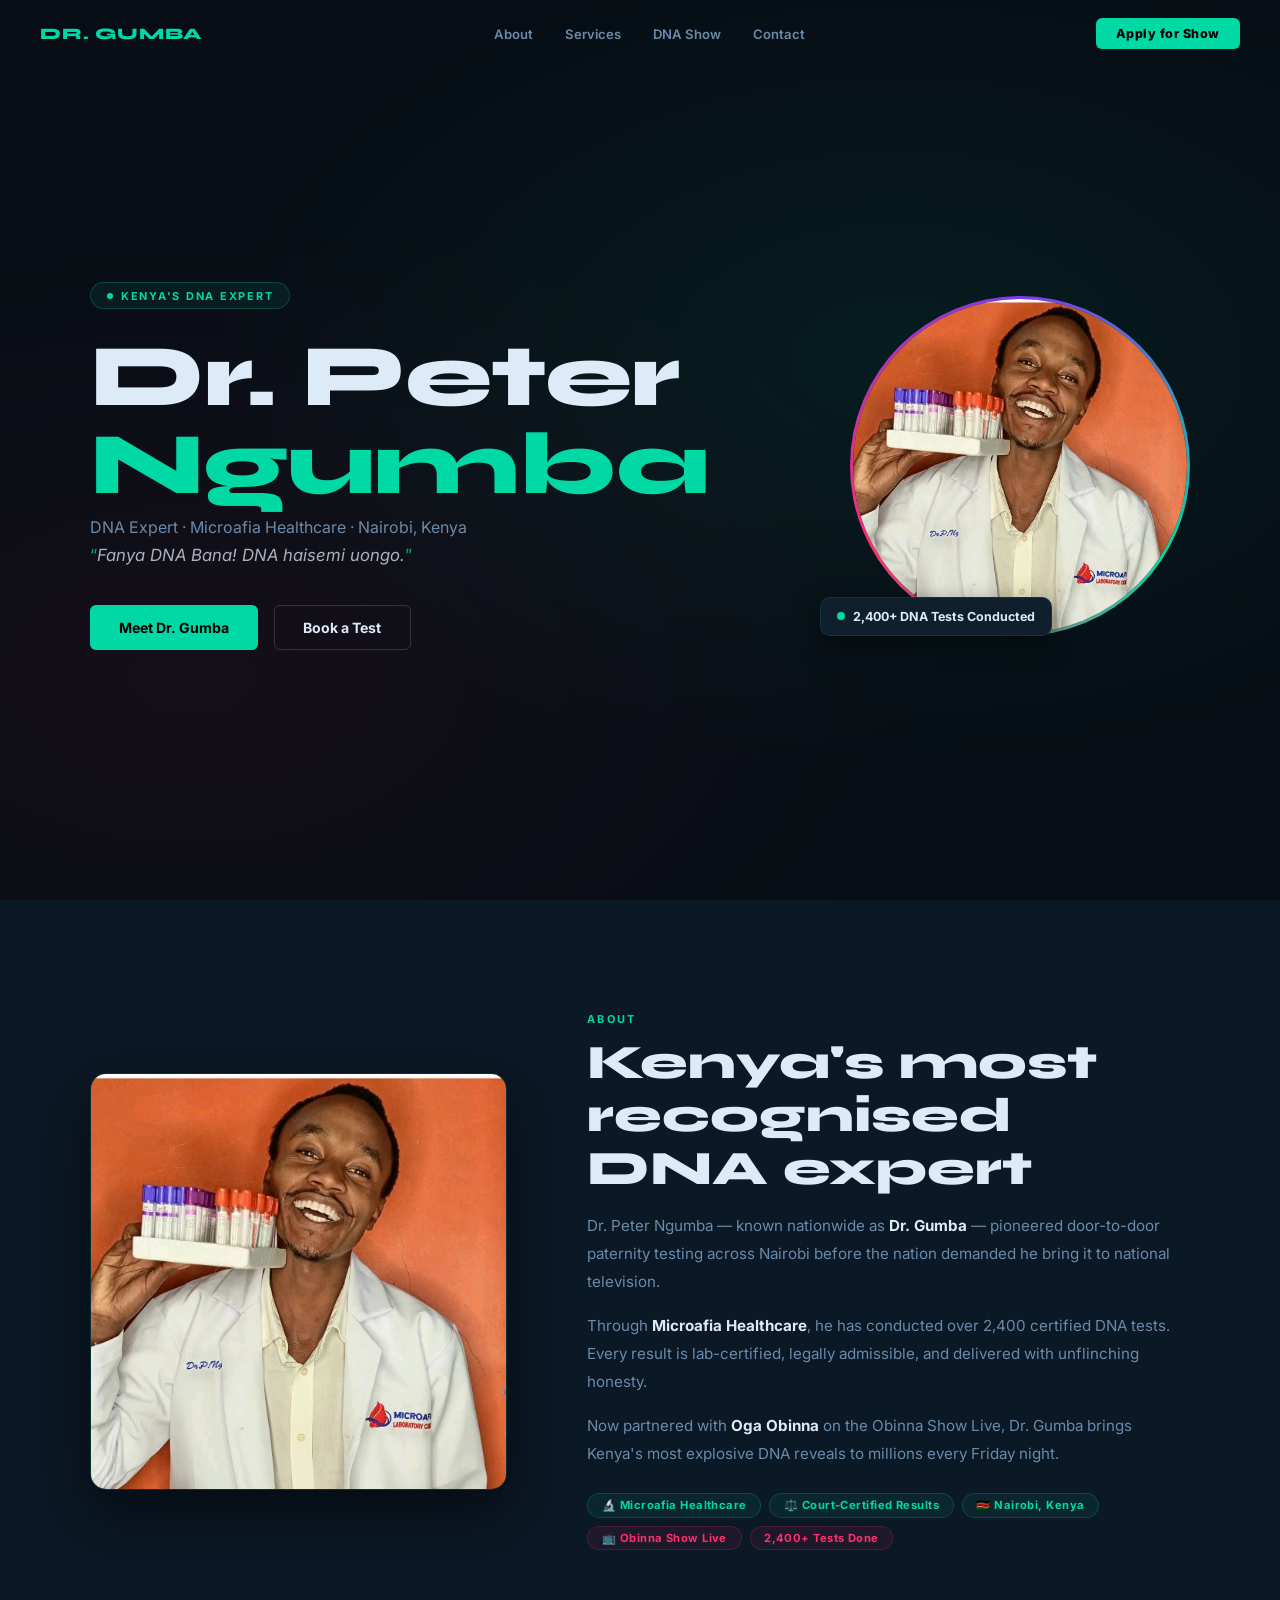
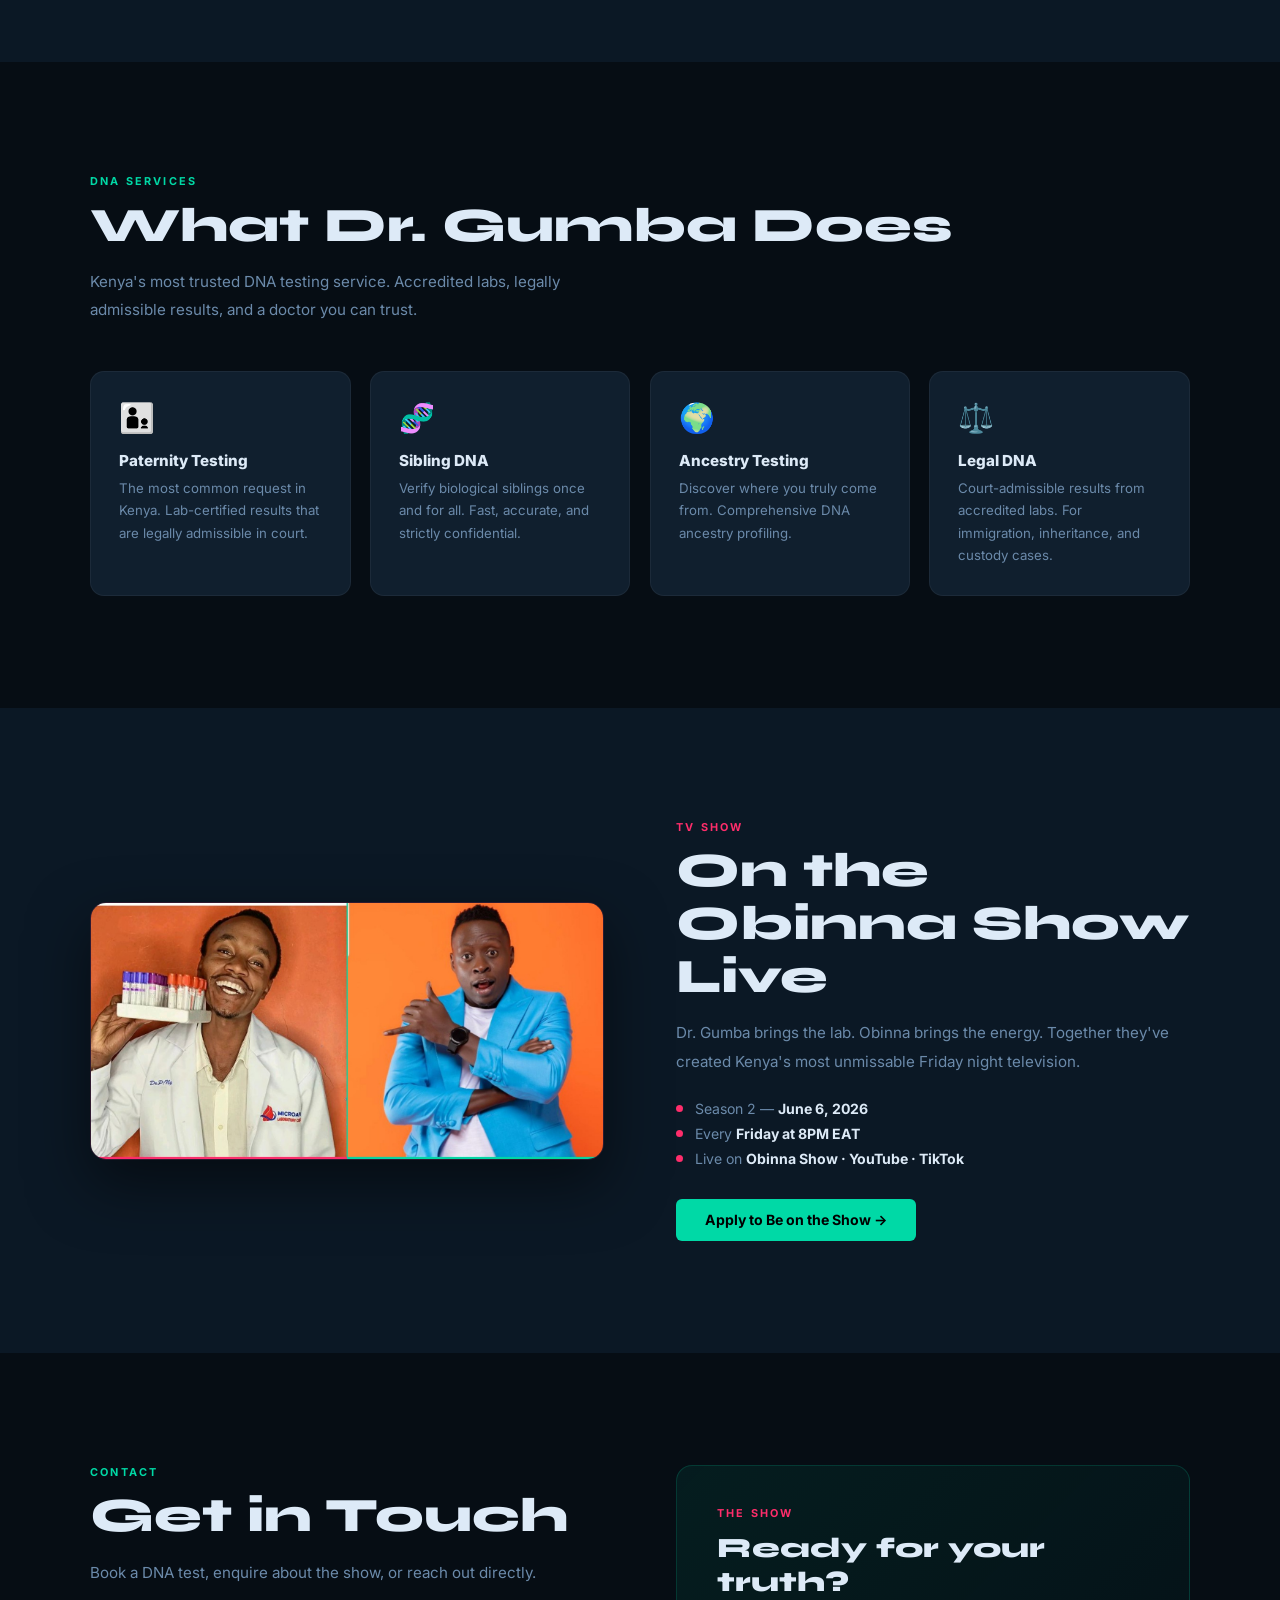
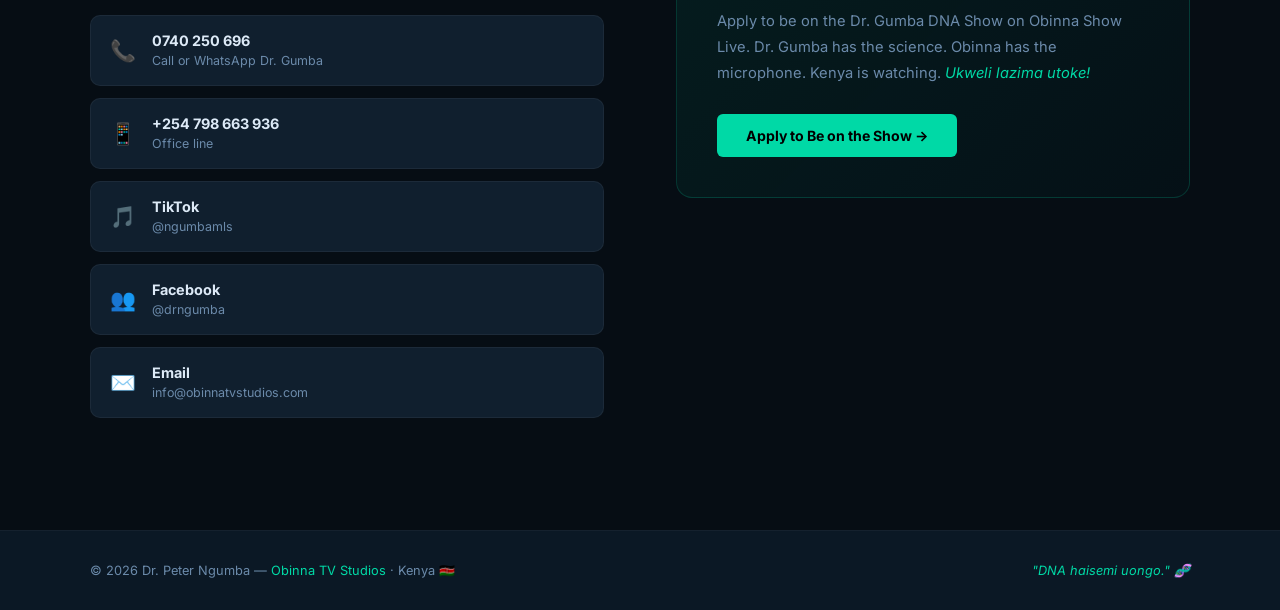
==== commit 6265e0e8: "Add show.html, new Dr. Gumba photo, stop hero spin, update composite - New show.html: DNA show page " ====
--- a/index.html
+++ b/index.html
@@ -106,10 +106,8 @@
     .hero-photo-wrap { flex-shrink: 0; position: relative; }
     .hero-photo-ring {
       width: 340px; height: 340px; border-radius: 50%; padding: 3px;
-      background: conic-gradient(from 0deg, var(--accent), var(--hot), var(--purple), var(--accent));
-      animation: spin 12s linear infinite;
-    }
-    @keyframes spin { to { transform: rotate(360deg); } }
+      background: conic-gradient(from 120deg, var(--accent), var(--hot), var(--purple), var(--accent));
+    }
     .hero-photo-inner { width: 100%; height: 100%; border-radius: 50%; overflow: hidden; background: var(--card); }
     .hero-photo-inner img { width: 100%; height: 100%; object-fit: cover; object-position: top center; }
     .hero-float-tag {
@@ -248,7 +246,7 @@
   <ul class="nav-links">
     <li><a href="#about">About</a></li>
     <li><a href="#services">Services</a></li>
-    <li><a href="#show">The Show</a></li>
+    <li><a href="show.html">DNA Show</a></li>
     <li><a href="#contact">Contact</a></li>
   </ul>
   <a href="apply.html" class="nav-cta">Apply for Show</a>
@@ -271,7 +269,7 @@
     <div class="hero-photo-wrap">
       <div class="hero-photo-ring">
         <div class="hero-photo-inner">
-          <img src="images/gumba2.png" alt="Dr. Peter Ngumba" />
+          <img src="images/gumba4.jpg" alt="Dr. Peter Ngumba" />
         </div>
       </div>
       <div class="hero-float-tag">
@@ -286,7 +284,7 @@
   <div class="section-inner">
     <div class="about-grid">
       <div class="about-img-card">
-        <img src="images/gumba2.png" alt="Dr. Peter Ngumba" />
+        <img src="images/gumba4.jpg" alt="Dr. Peter Ngumba" />
       </div>
       <div class="about-text">
         <span class="eyebrow">About</span>
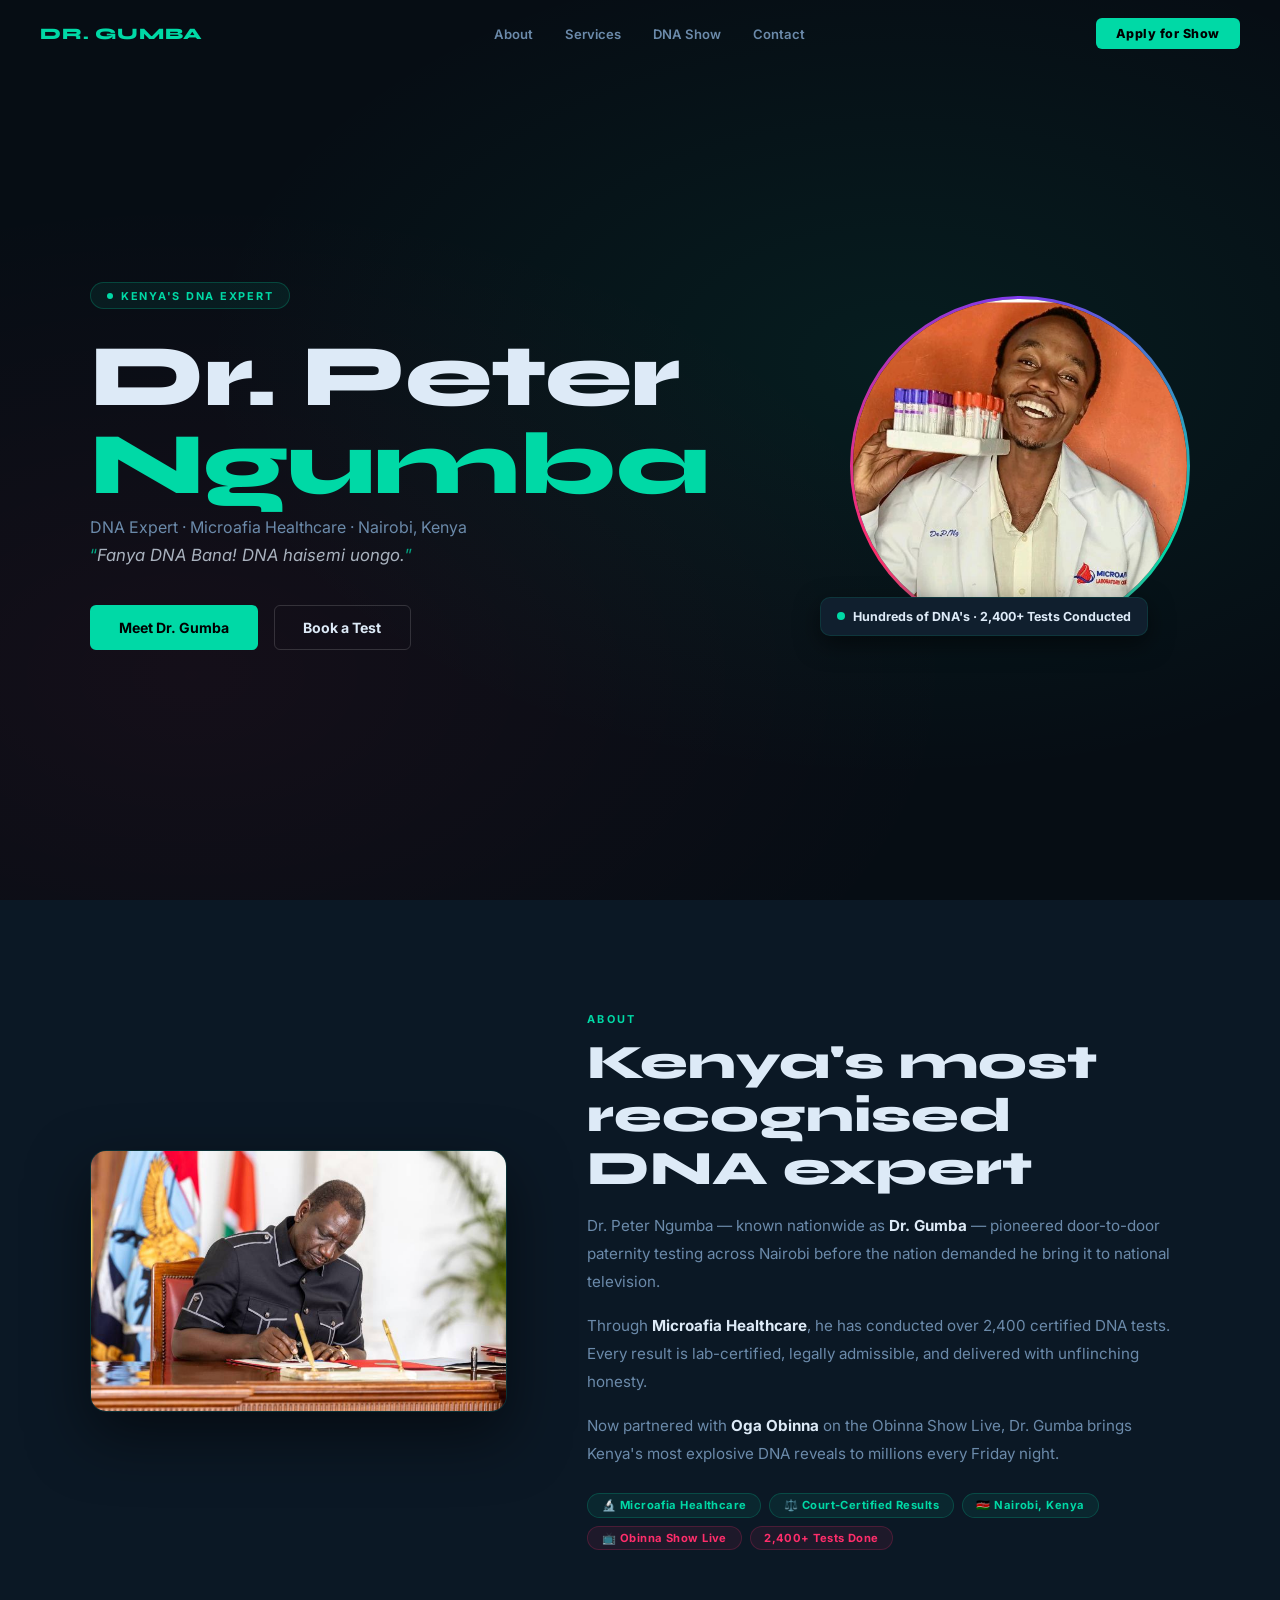
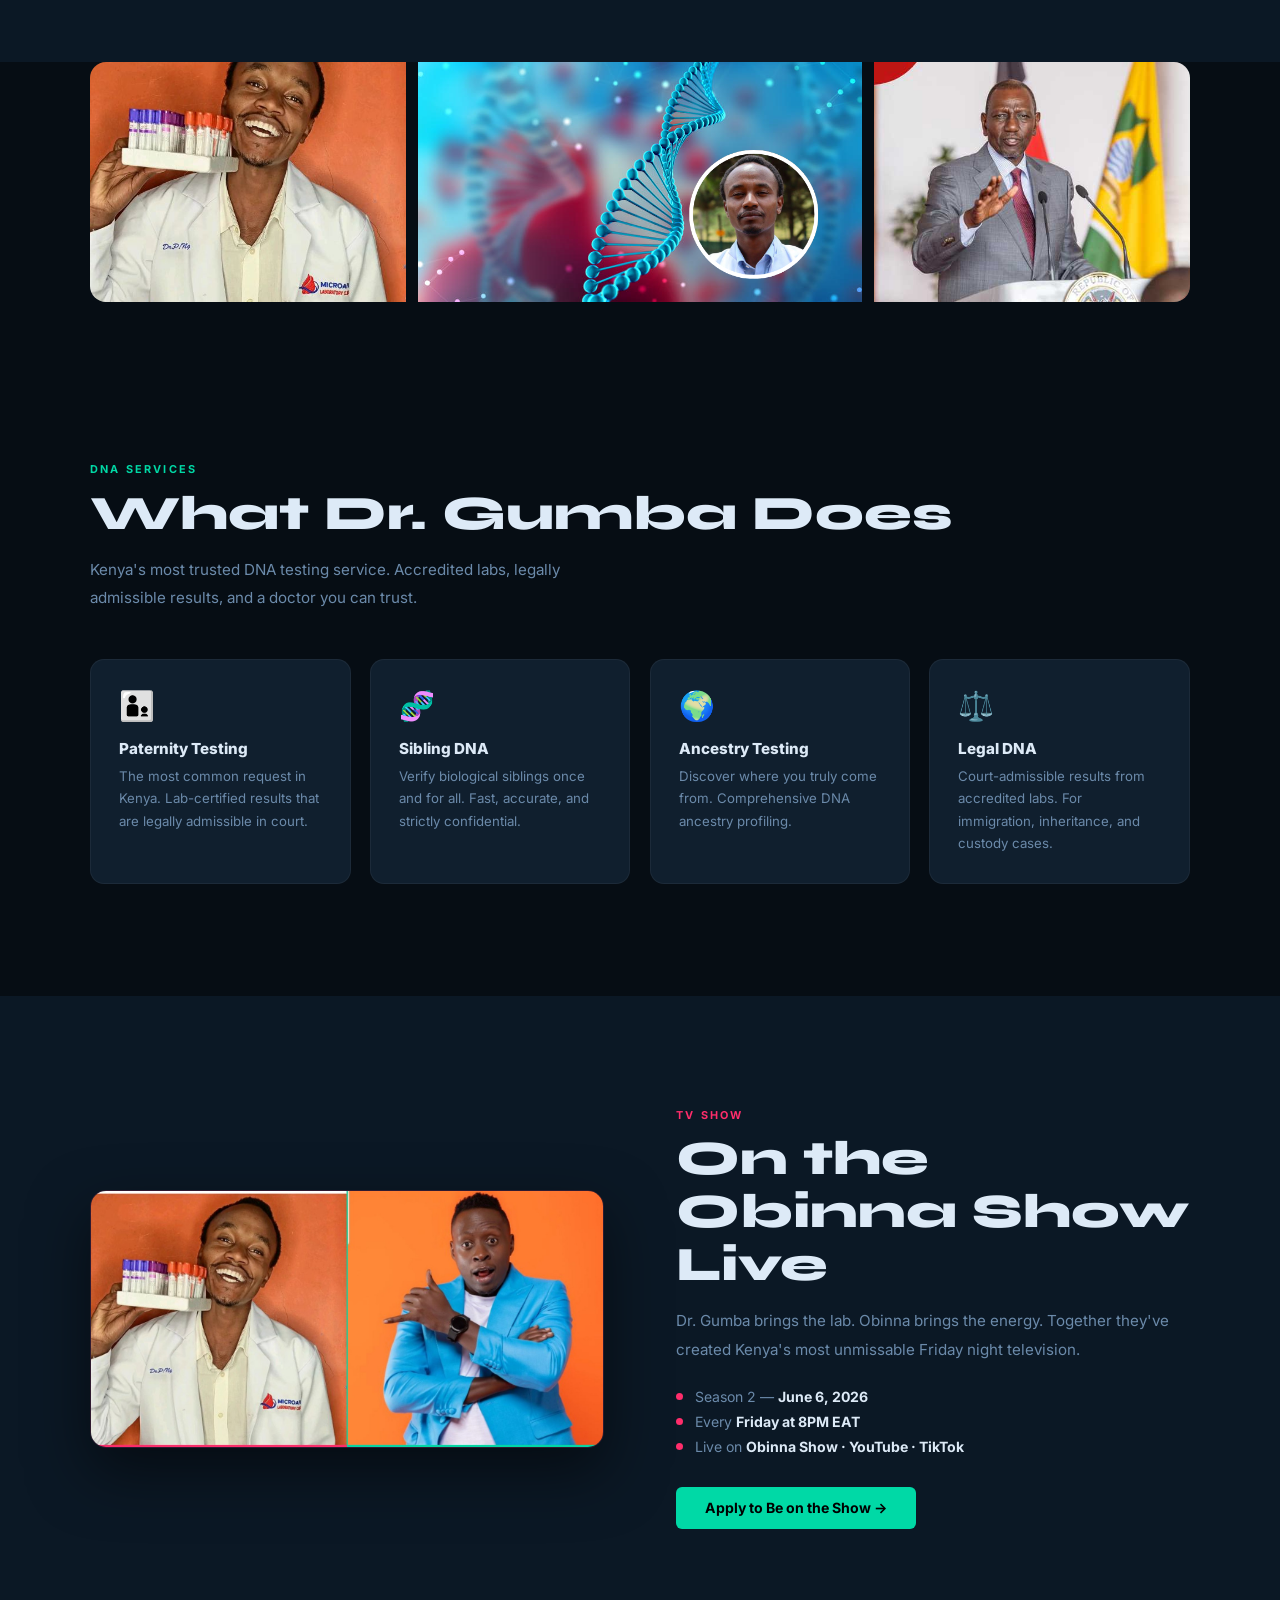
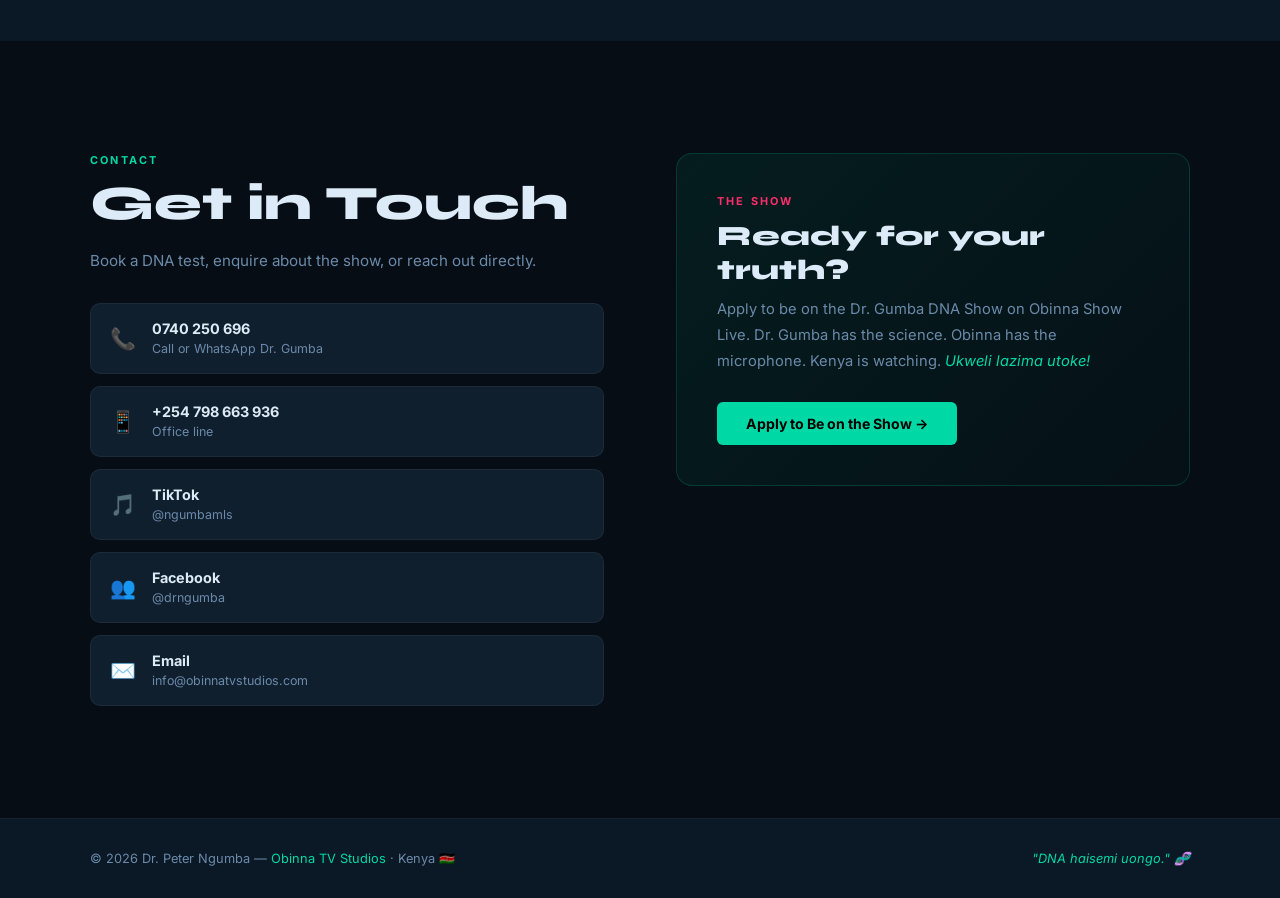
==== commit bfe42d8b: "Use multiple Dr. Gumba photos across pages; fix stat tag wording - Photo strip on index.html shows g" ====
--- a/index.html
+++ b/index.html
@@ -273,7 +273,7 @@
         </div>
       </div>
       <div class="hero-float-tag">
-        <span class="tag-dot"></span> 2,400+ DNA Tests Conducted
+        <span class="tag-dot"></span> Hundreds of DNA's &middot; 2,400+ Tests Conducted
       </div>
     </div>
   </div>
@@ -284,7 +284,7 @@
   <div class="section-inner">
     <div class="about-grid">
       <div class="about-img-card">
-        <img src="images/gumba4.jpg" alt="Dr. Peter Ngumba" />
+        <img src="images/gumba-article.jpg" alt="Dr. Peter Ngumba" />
       </div>
       <div class="about-text">
         <span class="eyebrow">About</span>
@@ -300,6 +300,17 @@
           <span class="chip chip-pink">2,400+ Tests Done</span>
         </div>
       </div>
+    </div>
+  </div>
+</section>
+
+<!-- PHOTO STRIP -->
+<section style="padding:0 0 3rem;">
+  <div class="section-inner" style="max-width:1100px;">
+    <div style="display:grid;grid-template-columns:1fr 1.4fr 1fr;gap:.75rem;border-radius:16px;overflow:hidden;">
+      <img src="images/gumba4.jpg" alt="Dr. Peter Ngumba" style="width:100%;height:240px;object-fit:cover;display:block;" />
+      <img src="images/gumba2.png" alt="Dr. Peter Ngumba" style="width:100%;height:240px;object-fit:cover;display:block;" />
+      <img src="images/tuko_7527ba47fa43550e.jpeg" alt="Dr. Peter Ngumba" style="width:100%;height:240px;object-fit:cover;display:block;" />
     </div>
   </div>
 </section>
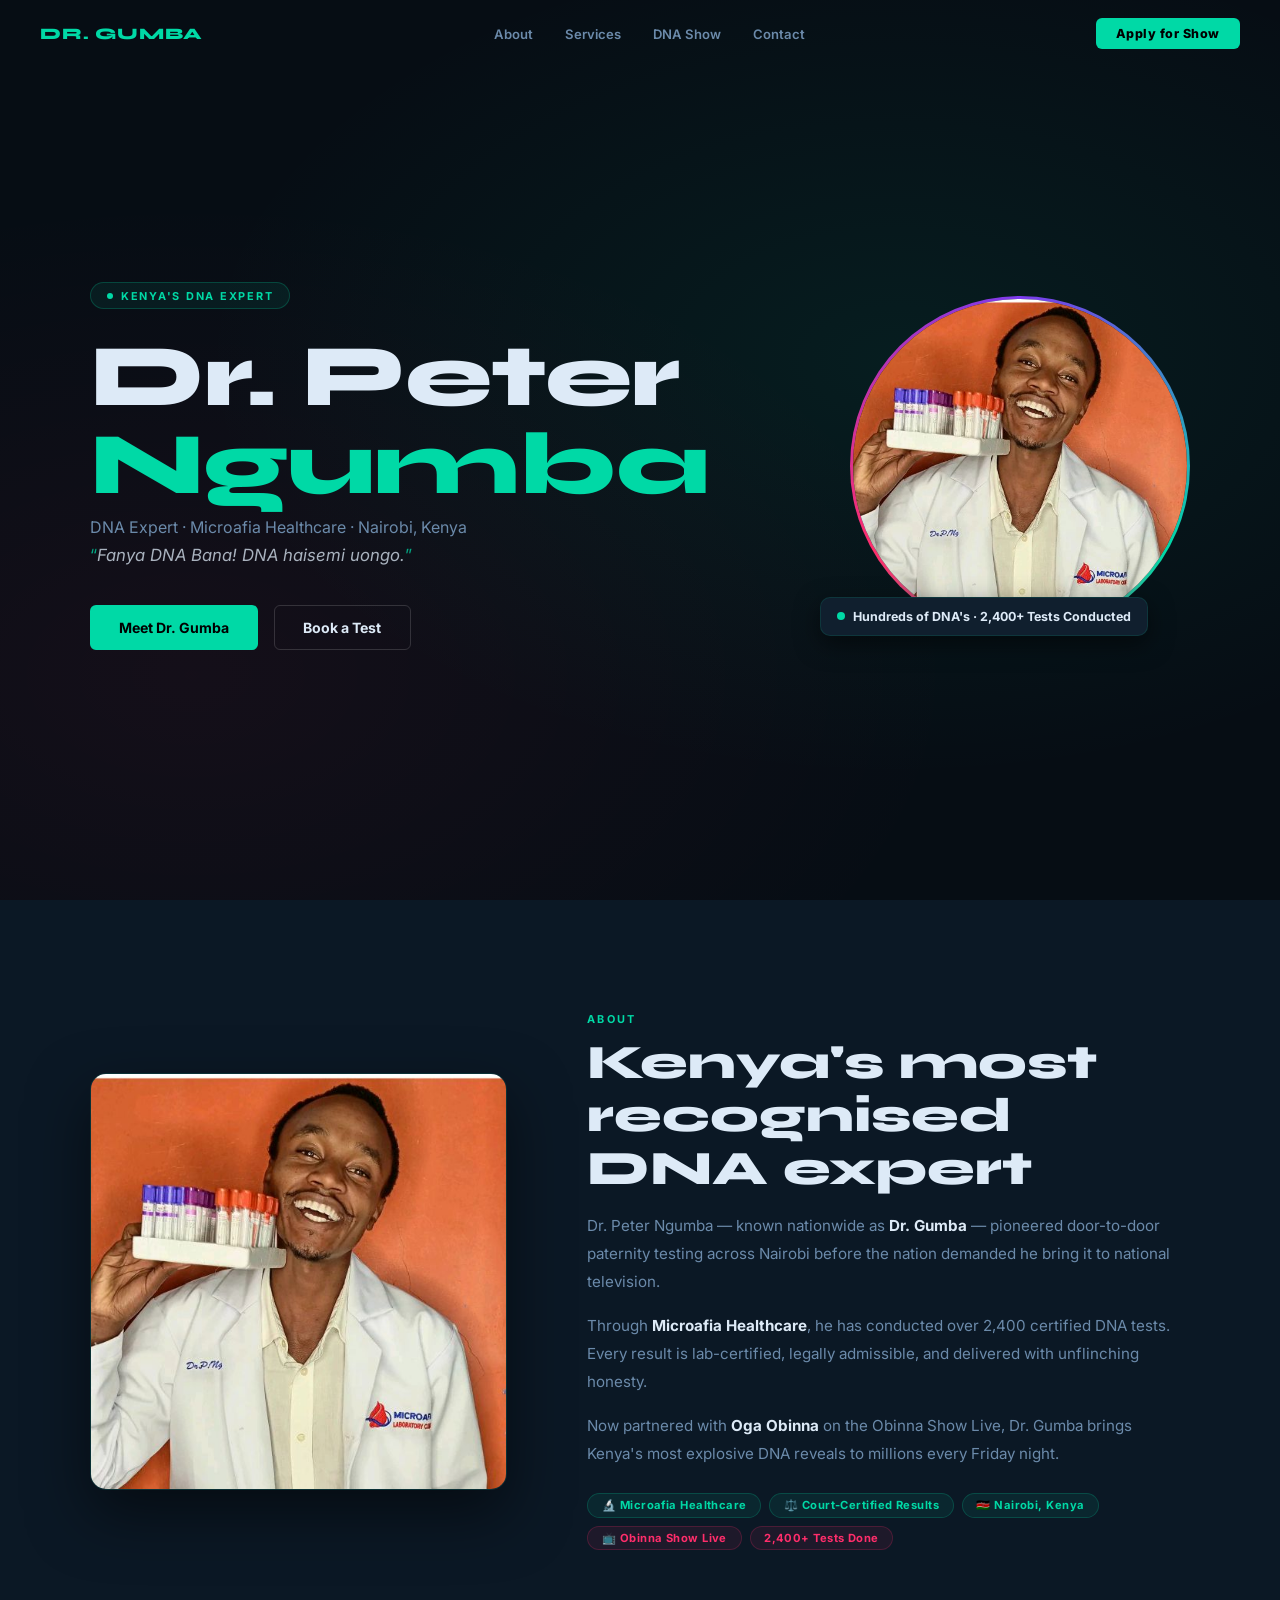
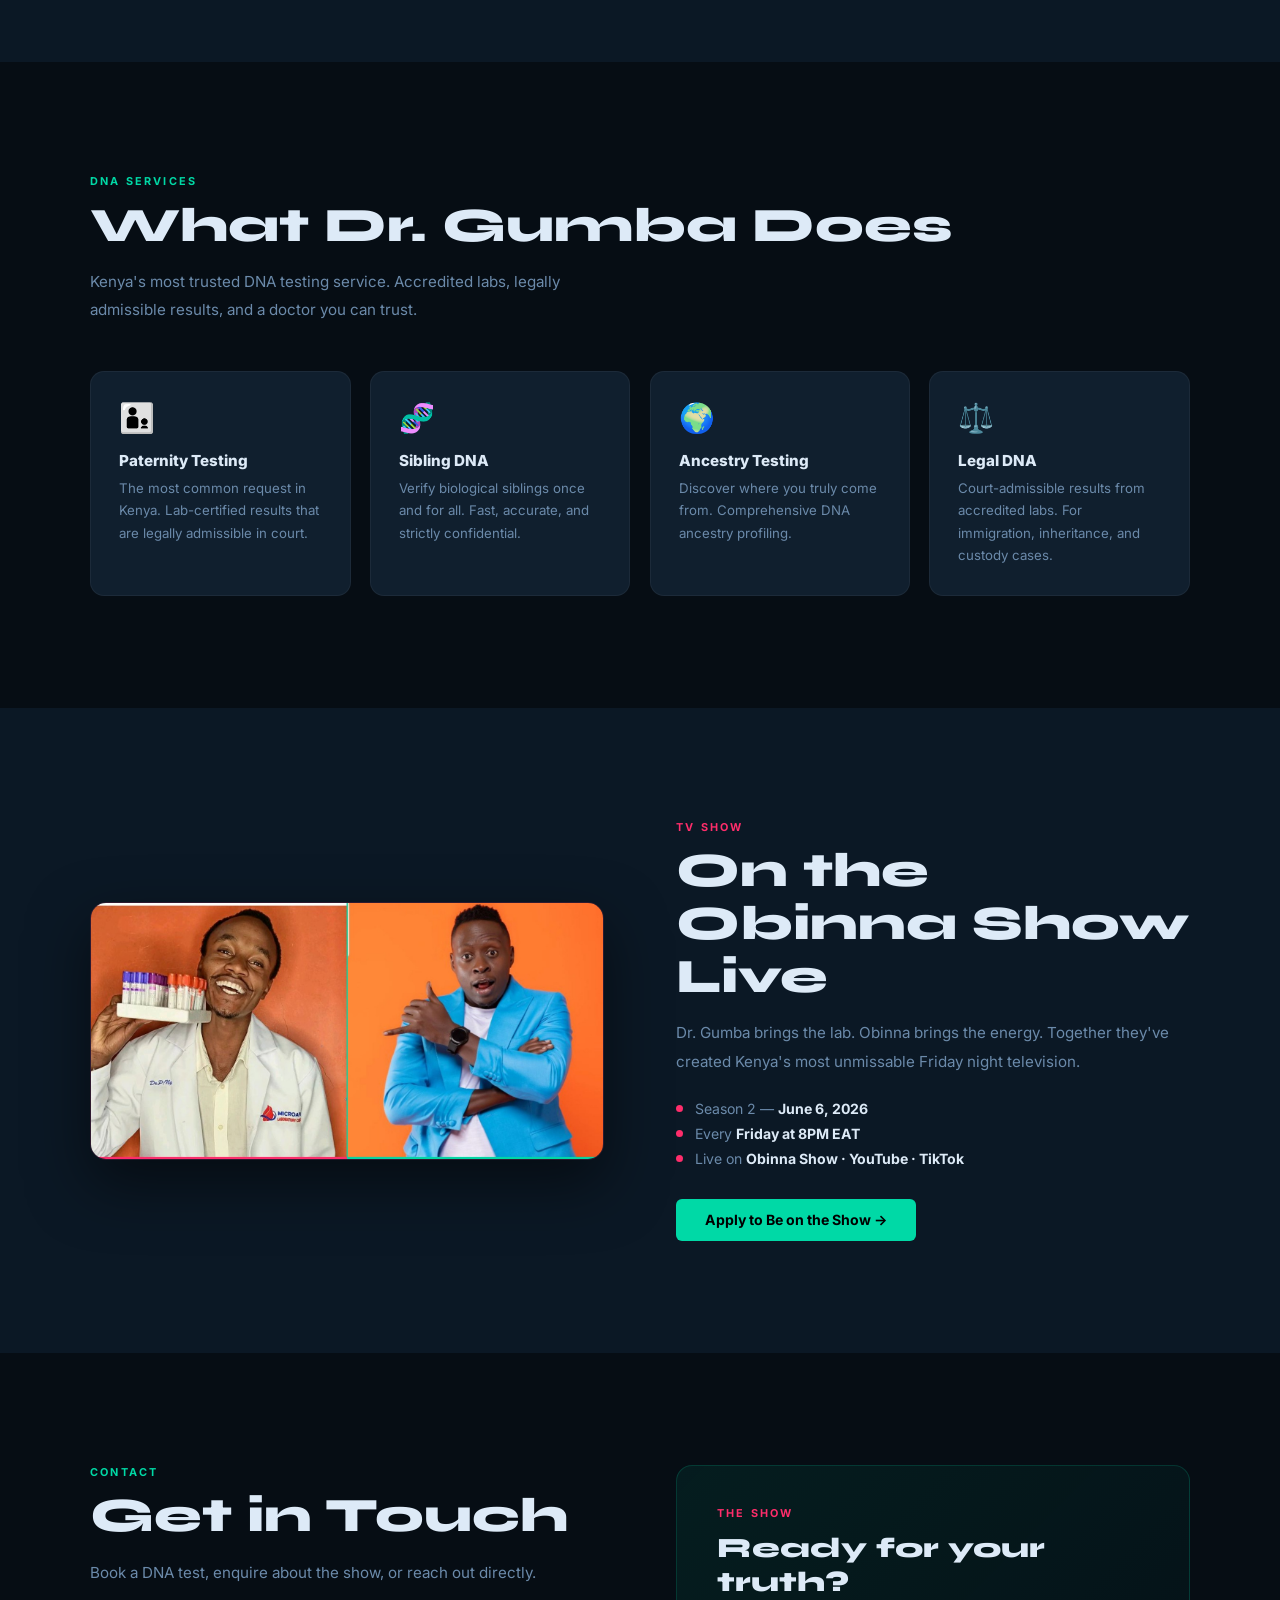
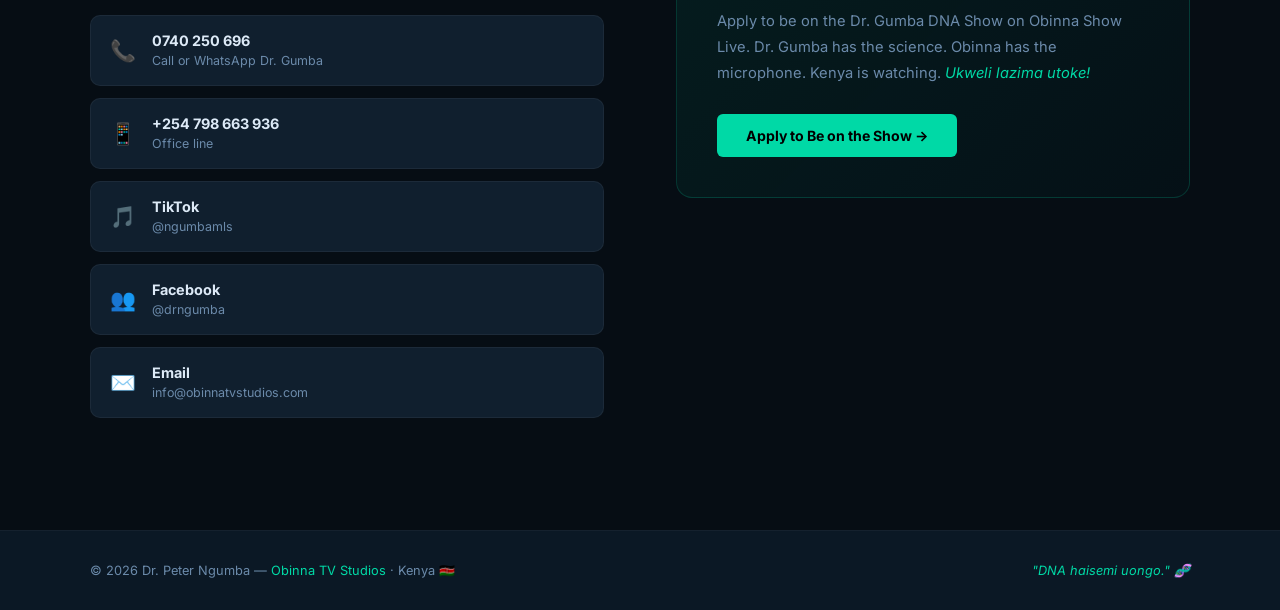
==== commit 9ce6d626: "Revert all non-Gumba images — only use gumba4.jpg Removed photo strip, reverted about + gallery back" ====
--- a/index.html
+++ b/index.html
@@ -284,7 +284,7 @@
   <div class="section-inner">
     <div class="about-grid">
       <div class="about-img-card">
-        <img src="images/gumba-article.jpg" alt="Dr. Peter Ngumba" />
+        <img src="images/gumba4.jpg" alt="Dr. Peter Ngumba" />
       </div>
       <div class="about-text">
         <span class="eyebrow">About</span>
@@ -300,17 +300,6 @@
           <span class="chip chip-pink">2,400+ Tests Done</span>
         </div>
       </div>
-    </div>
-  </div>
-</section>
-
-<!-- PHOTO STRIP -->
-<section style="padding:0 0 3rem;">
-  <div class="section-inner" style="max-width:1100px;">
-    <div style="display:grid;grid-template-columns:1fr 1.4fr 1fr;gap:.75rem;border-radius:16px;overflow:hidden;">
-      <img src="images/gumba4.jpg" alt="Dr. Peter Ngumba" style="width:100%;height:240px;object-fit:cover;display:block;" />
-      <img src="images/gumba2.png" alt="Dr. Peter Ngumba" style="width:100%;height:240px;object-fit:cover;display:block;" />
-      <img src="images/tuko_7527ba47fa43550e.jpeg" alt="Dr. Peter Ngumba" style="width:100%;height:240px;object-fit:cover;display:block;" />
     </div>
   </div>
 </section>
